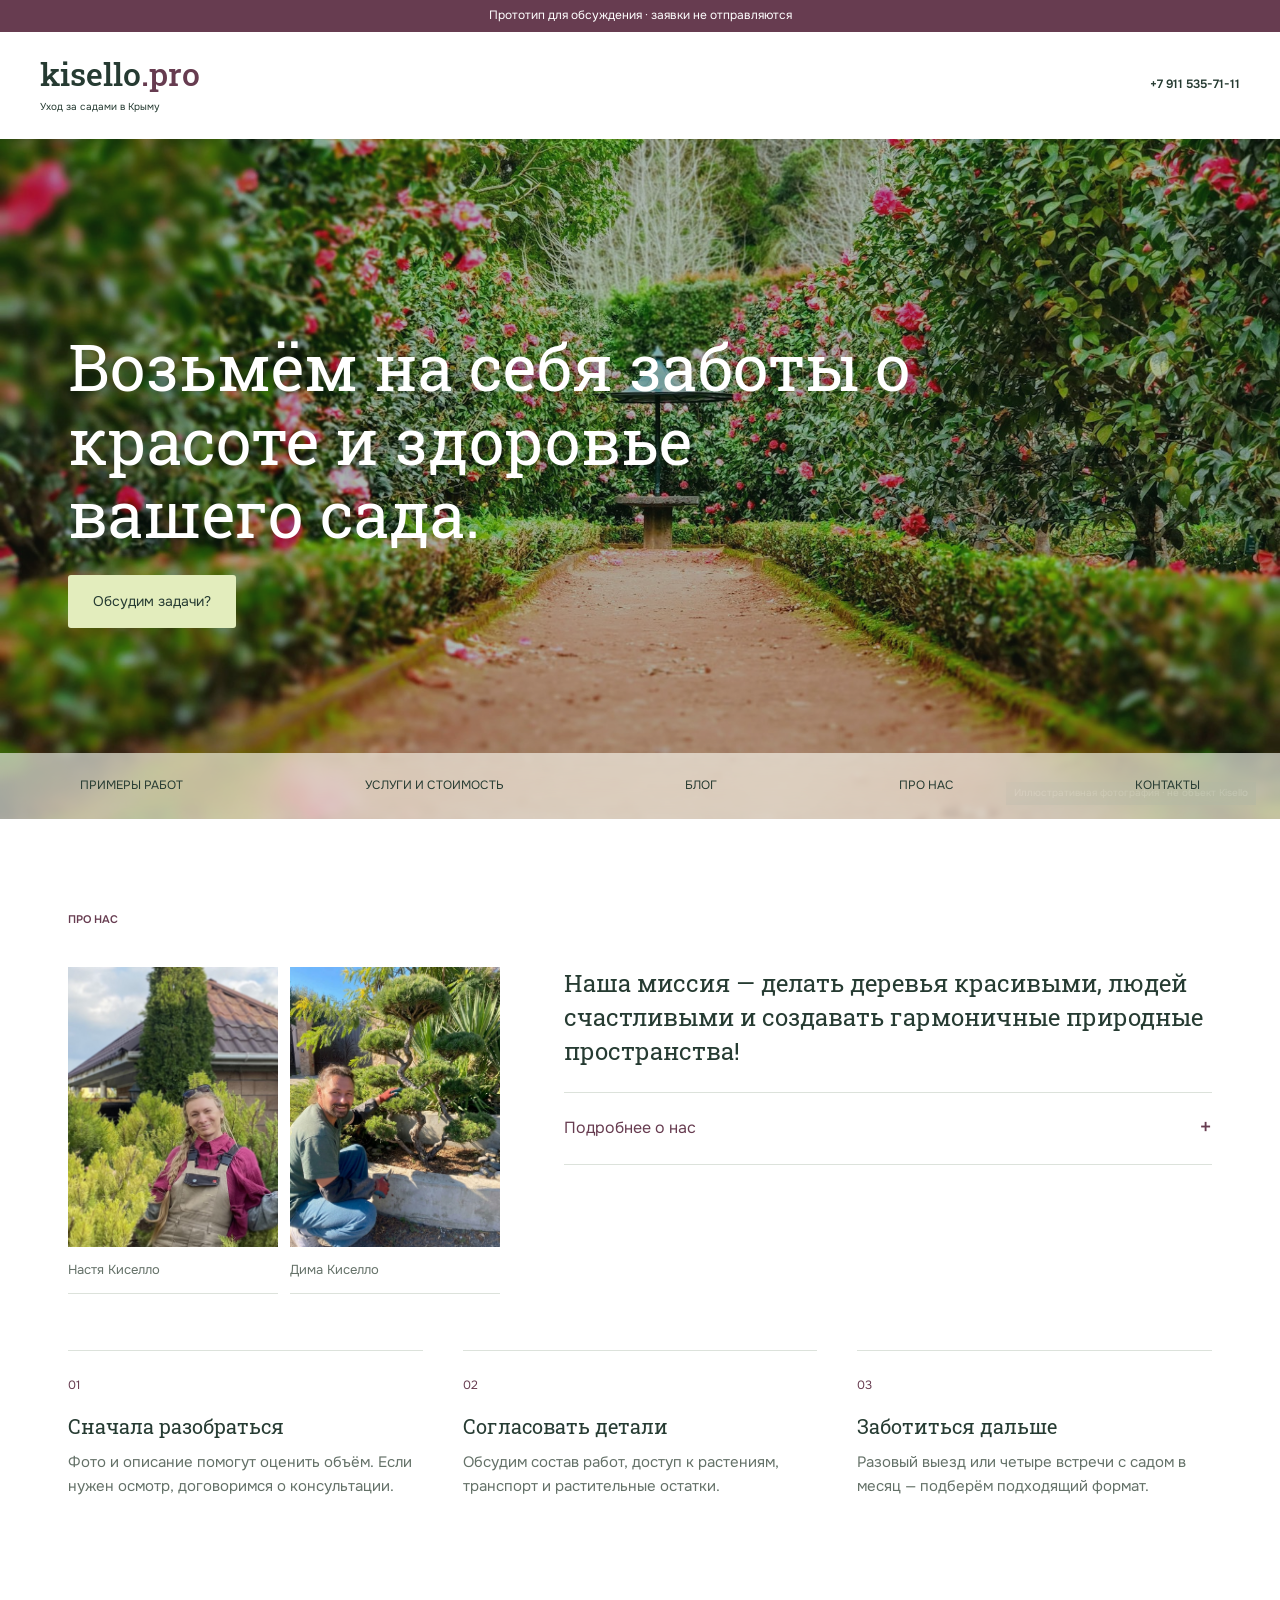
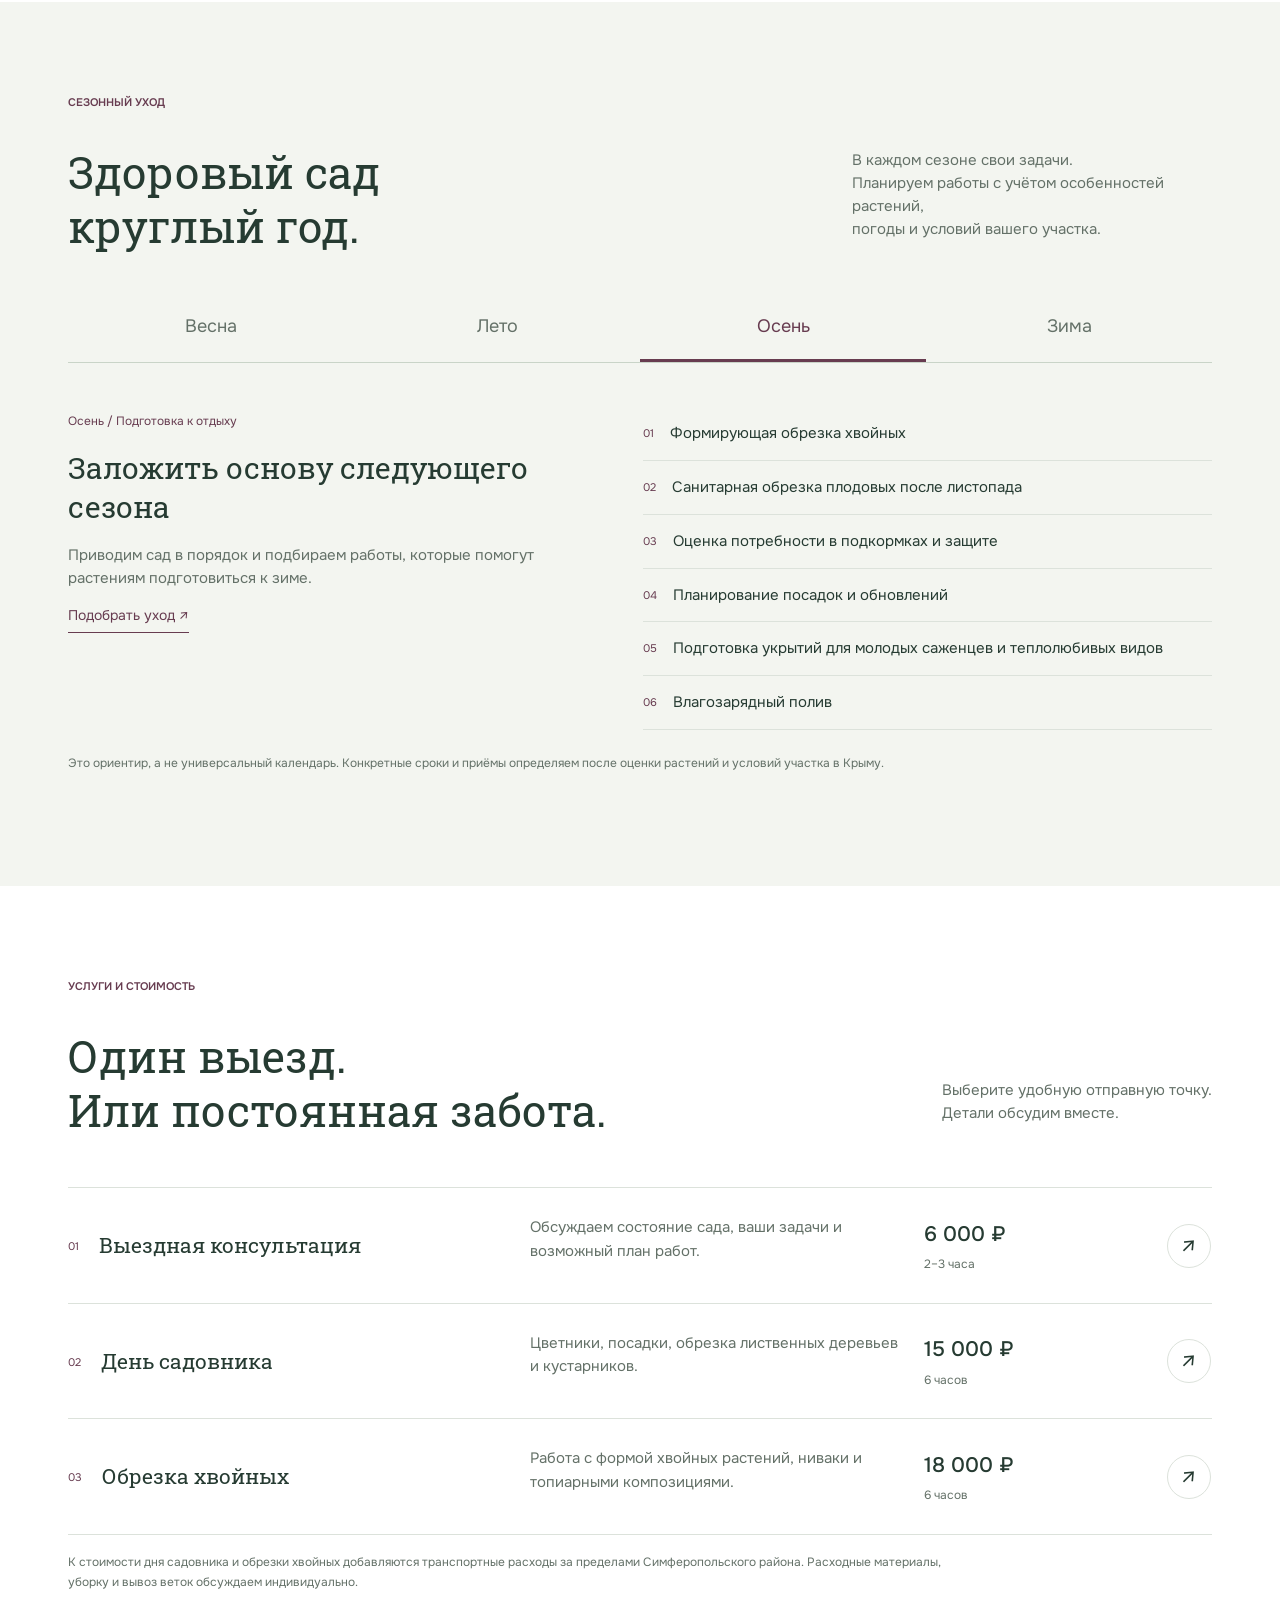
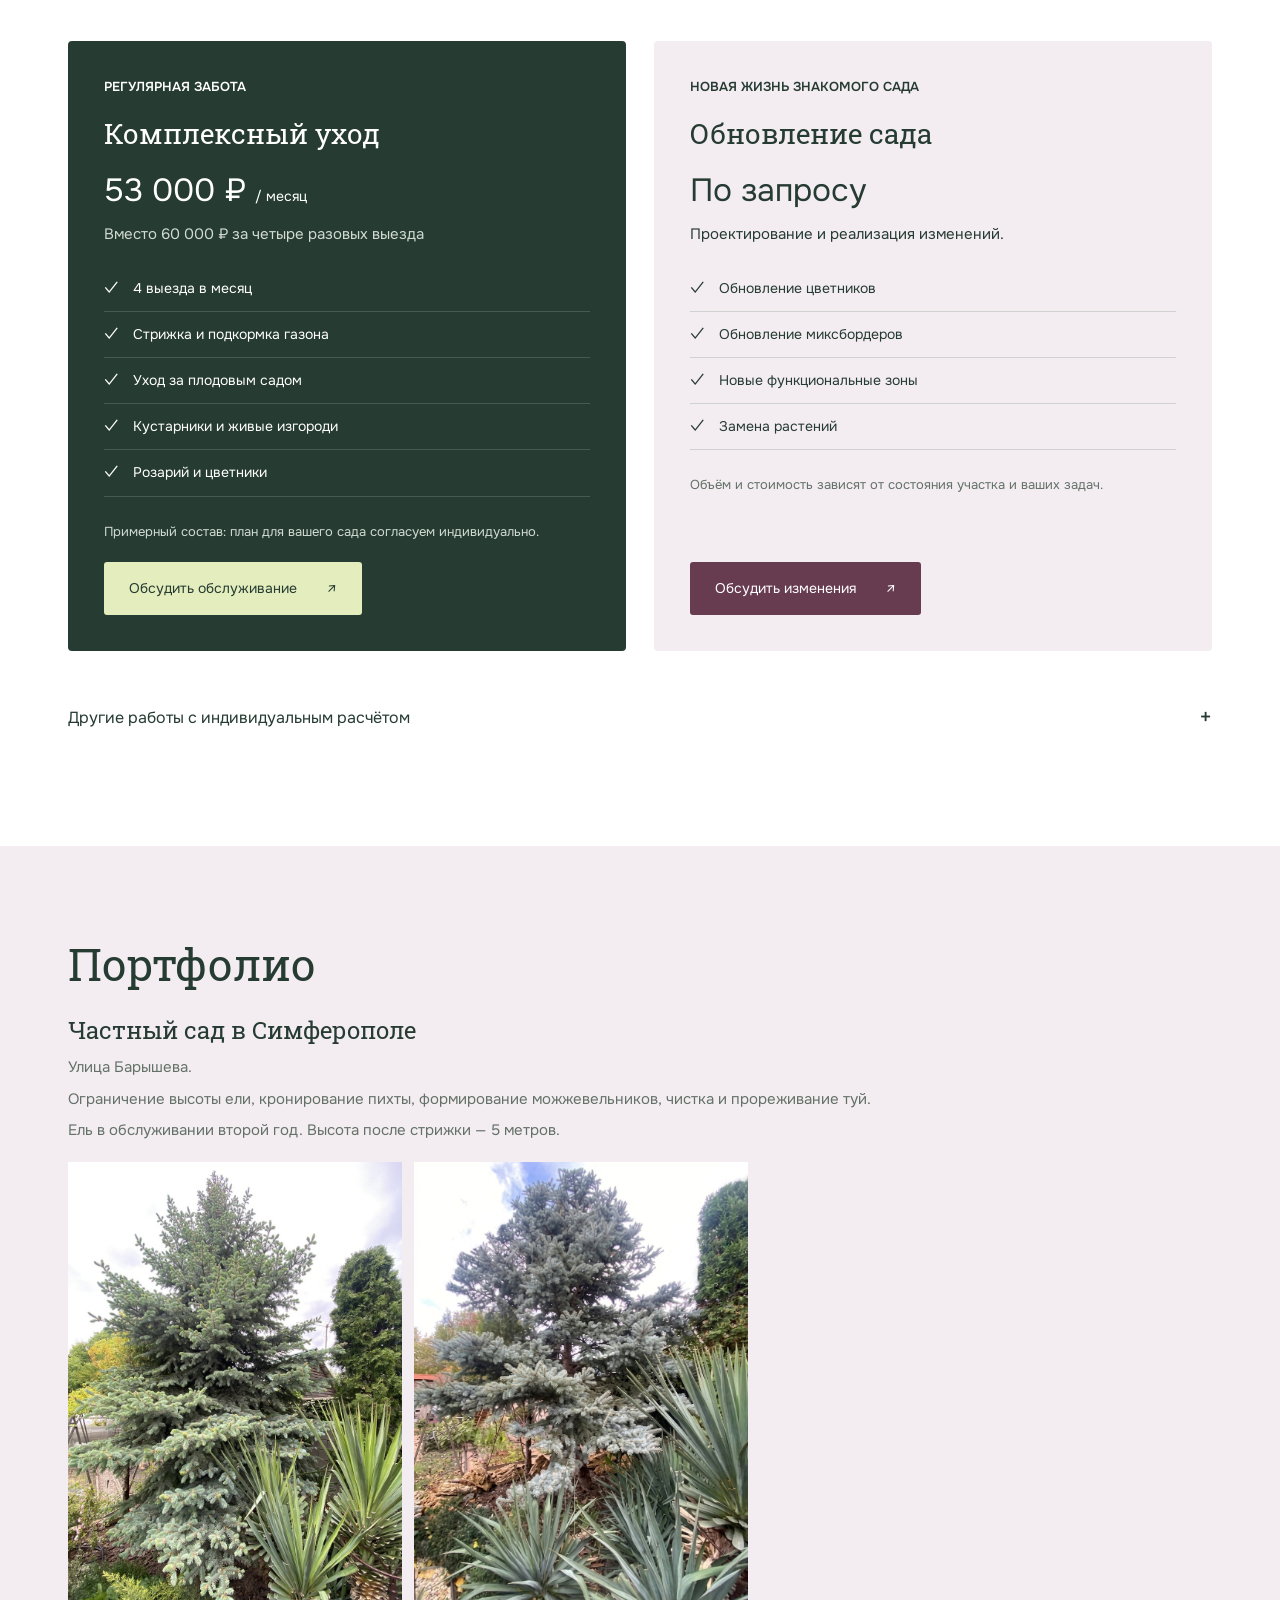
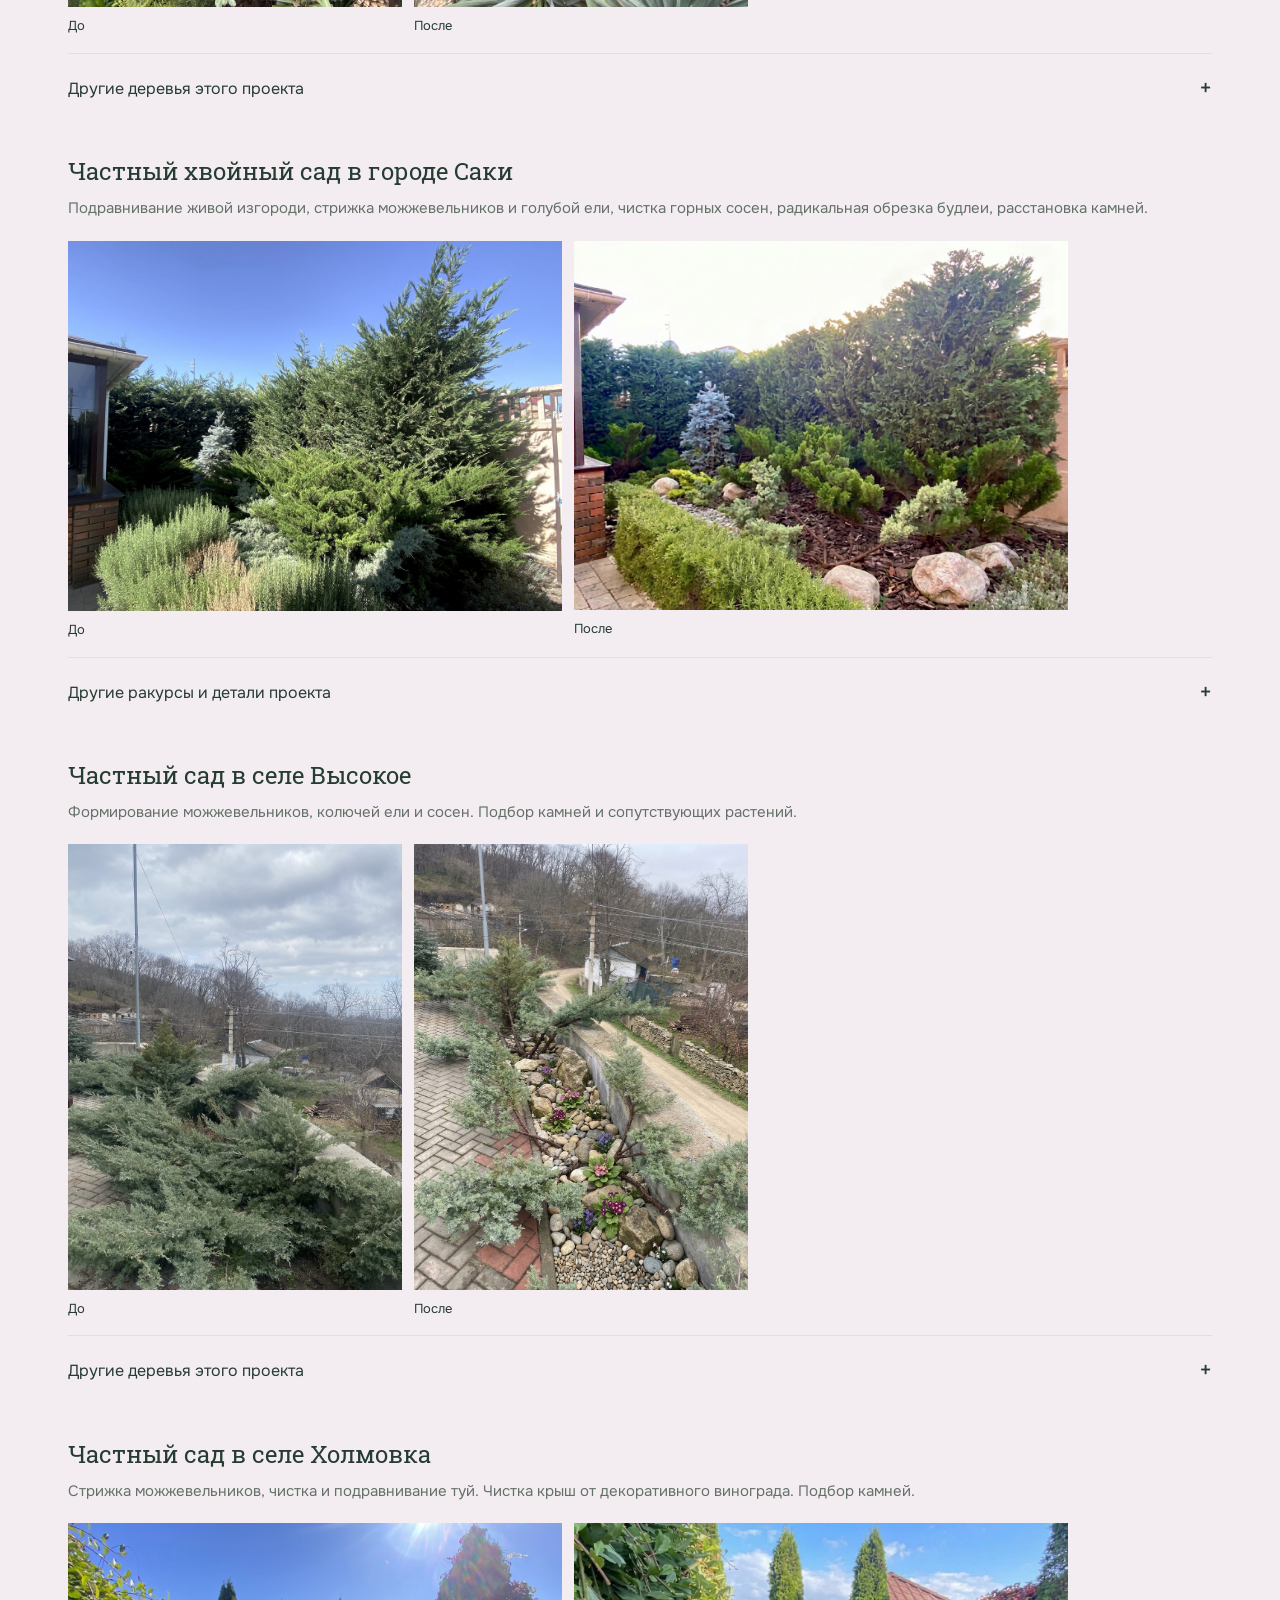
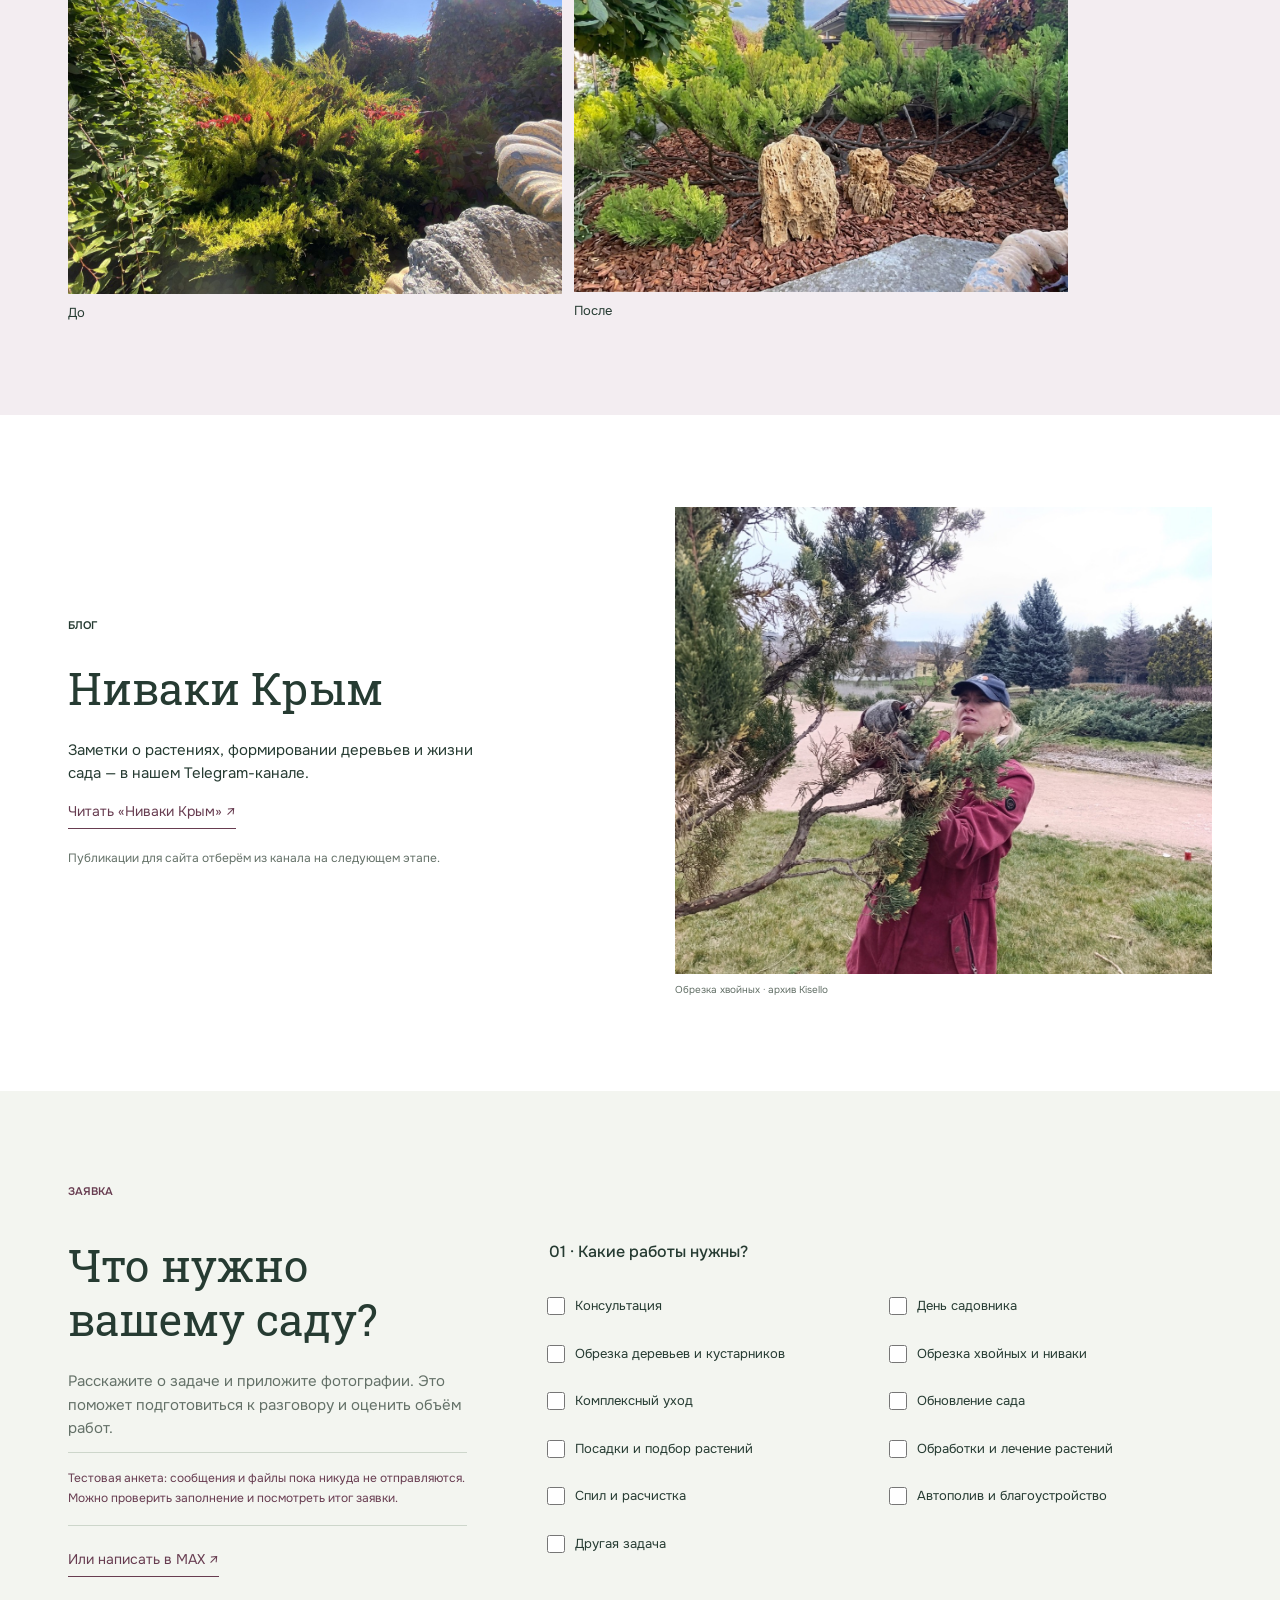
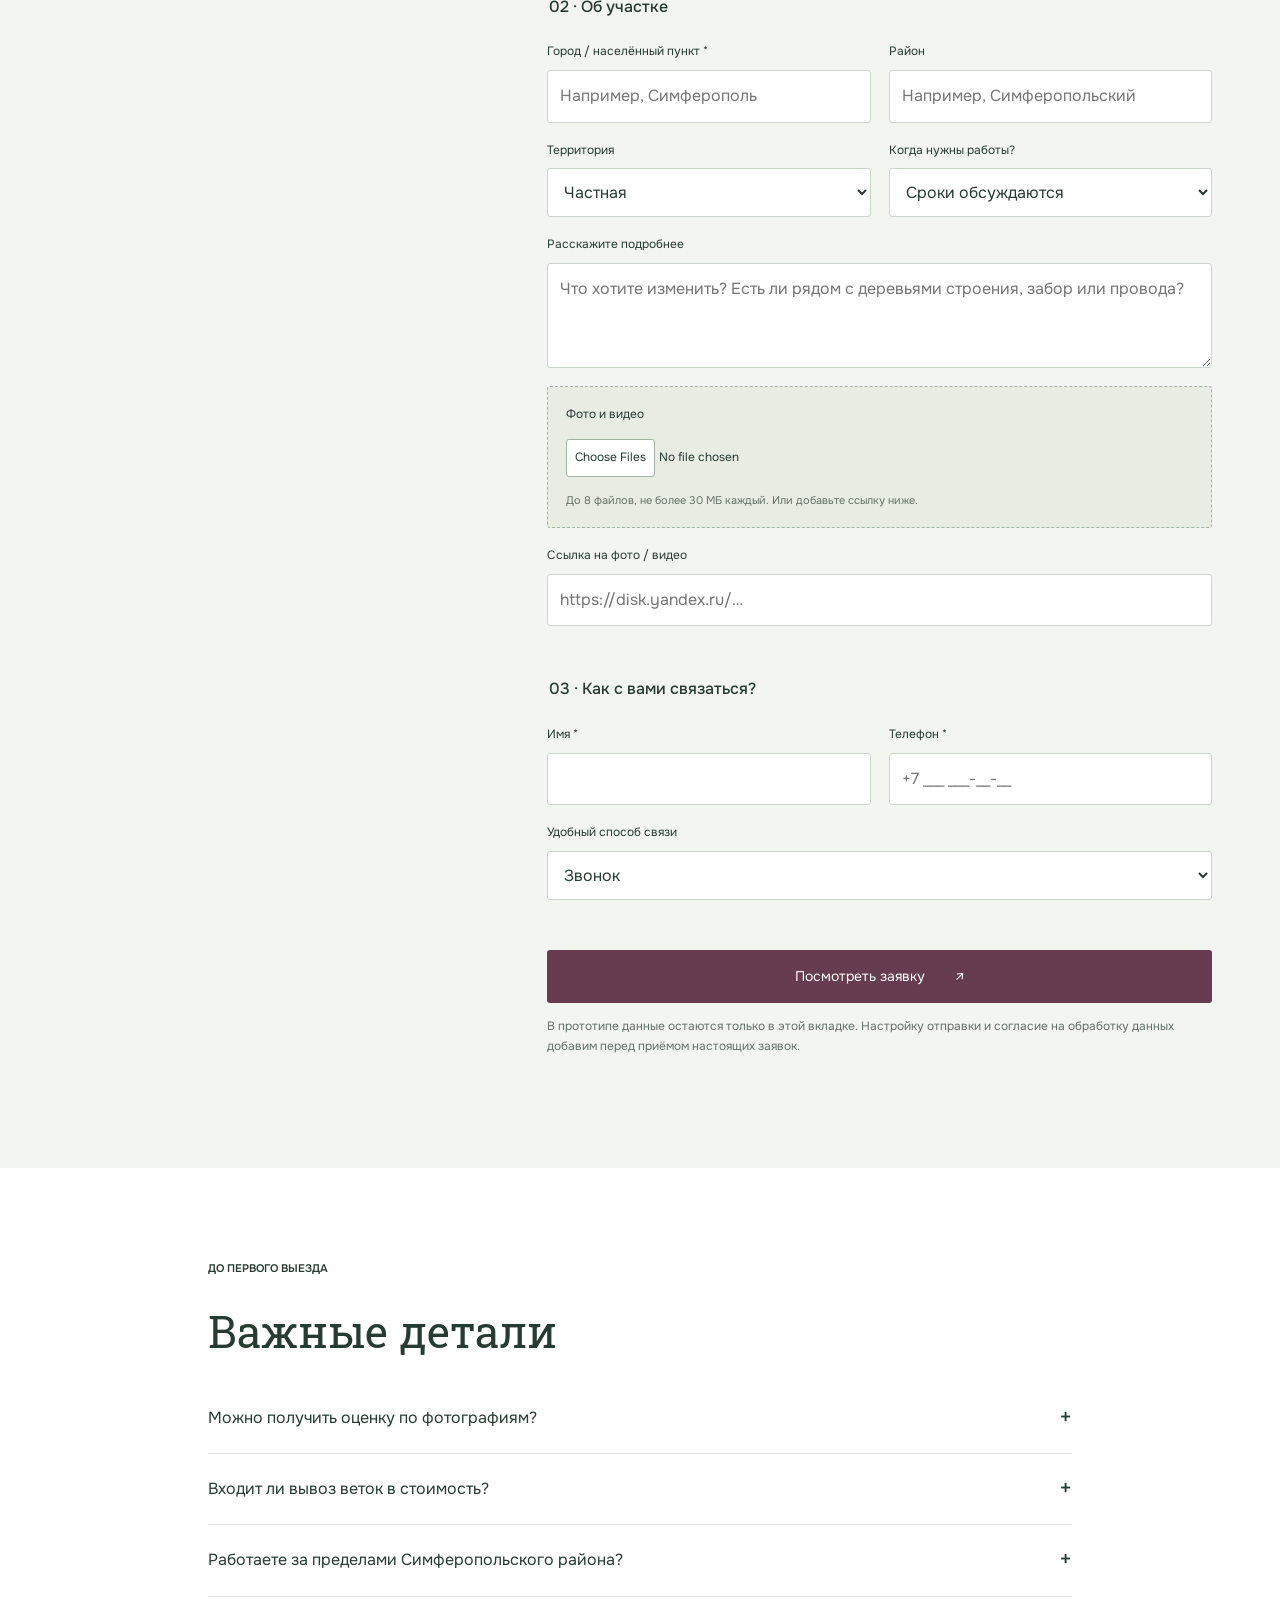
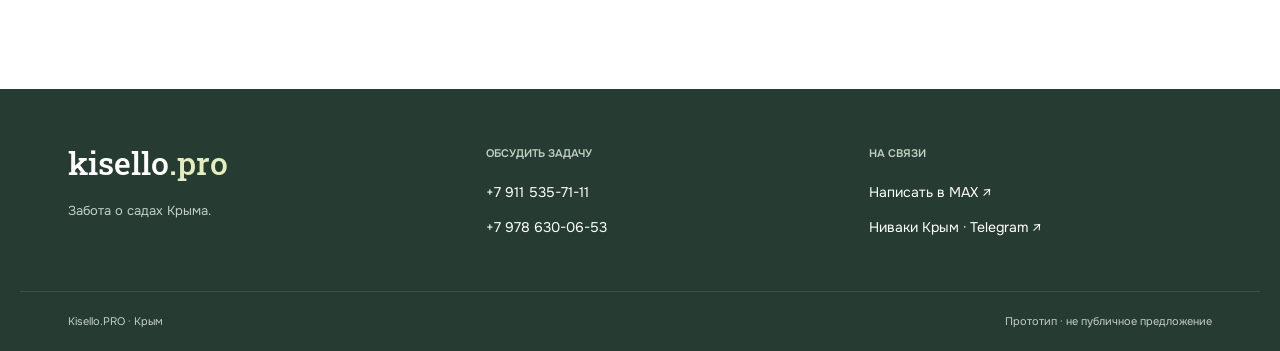
==== prototype/index.html @ aad7bc70 "Keep only user-selected portfolio projects" ====
<!doctype html>
<html lang="ru">
<head>
  <meta charset="utf-8">
  <meta name="viewport" content="width=device-width, initial-scale=1">
  <meta name="robots" content="noindex,nofollow,noarchive">
  <title>Kisello — забота о саде в Крыму</title>
  <link rel="preconnect" href="https://fonts.googleapis.com">
  <link rel="preconnect" href="https://fonts.gstatic.com" crossorigin>
  <link href="https://fonts.googleapis.com/css2?family=Onest:wght@400;500;600;700&family=Roboto+Slab:wght@400;500;600&display=swap" rel="stylesheet">
  <link rel="stylesheet" href="styles.css?v=20261127-photo-dimming">
  <script src="app.js?v=20261127-floating-photo" defer></script>
</head>
<body>
  <div class="preview-label">Прототип для обсуждения · заявки не отправляются</div>
  <header class="header">
    <a class="brand" href="#home" aria-label="Kisello, в начало">kisello<span>.pro</span><small>Уход за садами в Крыму</small></a>
    <a class="header-phone" href="tel:+79115357111">+7 911 535-71-11</a>
  </header>
  <main>
    <section class="hero" id="home">
      <img class="hero-image" src="assets/landscape.jpg" alt="Садовая дорожка среди цветущих кустарников и живых изгородей" fetchpriority="high">
      <div class="hero-copy">
        <h1>Возьмём на себя заботы о красоте и здоровье вашего сада.</h1>
        <a class="button button-light" href="#request">Обсудим задачи?</a>
      </div>
      <span class="hero-caption">Иллюстративная фотография · не объект Kisello</span>
    </section>
    <nav id="navigation" class="section-navigation" aria-label="Основная навигация">
      <div class="wrap section-navigation-links">
        <a href="#works">Примеры работ</a><a href="#services">Услуги и стоимость</a><a href="#journal">Блог</a><a href="#about">Про нас</a><a href="#contacts">Контакты</a>
      </div>
    </nav>

    <section class="section wrap" id="about">
      <div class="section-top"><p class="eyebrow">Про нас</p></div>
      <div class="about-grid">
        <div class="about-team">
          <figure class="about-portrait">
            <img class="about-team-photo" src="assets/portfolio/team.jpg" alt="Настя Киселло среди хвойных" loading="lazy">
            <figcaption>Настя Киселло</figcaption>
          </figure>
          <figure class="about-portrait">
            <img class="about-team-photo about-team-photo-dima" src="assets/portfolio/dima-pine.jpg" alt="Дима Киселло рядом с сосной ниваки" loading="lazy">
            <figcaption>Дима Киселло</figcaption>
          </figure>
        </div>
        <div class="about-copy">
          <p class="about-mission">Наша миссия — делать деревья красивыми, людей счастливыми и создавать гармоничные природные пространства!</p>
          <details class="about-details">
            <summary>Подробнее о нас</summary>
            <p>Киселло — наша фамилия, наш бренд и гарантия качества наших услуг.</p>
          <p>Мы учились на курсе «Архитектор Деревьев» мастерской «Ниваки и бонсай Андрея Дарусенкова», а также у Дмитрия Звонка, Александра Задоркина, Александра Толоконникова и в «Школе чаирного садоводства» Дмитрия Соколова. Регулярно повышаем квалификацию, участвуем в профильных мероприятиях, развиваем насмотренность в путешествиях и ведём канал <a class="text-link" href="https://t.me/niwaki_krym" target="_blank" rel="noopener">«Ниваки Крым»</a>.</p>
          <p>Доверяя нам заботу о растениях, вы можете быть уверены, что садом занимаются профессионалы своего дела.</p>
          <p>В работе мы используем остро заточенные японские инструменты, которые оставляют чистые и ровные срезы для быстрого заживления и восстановления растений. Регулярно чистим и обрабатываем инструменты перед работой с каждым деревом.</p>
          <p>Художественная обрезка, ниваки, живые изгороди, плодовые сады и дизайн цветников. К нам можно обратиться за отдельной услугой или регулярным уходом.</p>
          <p>Уточним задачу: что сохранить, что изменить, сколько внимания вы сами готовы уделить саду. Состав работ, способ оплаты и условия согласуем заранее.</p>
          <a class="text-link" href="#request">Познакомиться с вашим садом <span aria-hidden="true">↗</span></a>
          </details>
        </div>
      </div>
      <div class="principles"><div><span>01</span><h3>Сначала разобраться</h3><p>Фото и описание помогут оценить объём. Если нужен осмотр, договоримся о консультации.</p></div><div><span>02</span><h3>Согласовать детали</h3><p>Обсудим состав работ, доступ к растениям, транспорт и растительные остатки.</p></div><div><span>03</span><h3>Заботиться дальше</h3><p>Разовый выезд или четыре встречи с садом в месяц — подберём подходящий формат.</p></div></div>
    </section>

    <section class="care-band" id="care"><div class="wrap section">
      <div class="section-top"><p class="eyebrow">Сезонный уход</p></div>
      <div class="heading-row"><h2>Здоровый сад<br>круглый год.</h2><p>В каждом сезоне свои задачи.<br>Планируем работы с учётом особенностей растений,<br>погоды и условий вашего участка.</p></div>
      <div class="season-tabs" role="tablist" aria-label="Сезоны"><button id="tab-spring" role="tab" aria-selected="false" aria-controls="season-panel" data-season="spring">Весна</button><button id="tab-summer" role="tab" aria-selected="false" aria-controls="season-panel" data-season="summer" tabindex="-1">Лето</button><button id="tab-autumn" role="tab" aria-selected="true" aria-controls="season-panel" data-season="autumn" tabindex="0">Осень</button><button id="tab-winter" role="tab" aria-selected="false" aria-controls="season-panel" data-season="winter" tabindex="-1">Зима</button></div>
      <div class="season-content" id="season-panel" role="tabpanel" aria-labelledby="tab-autumn"><div><span class="season-kicker" id="season-kicker"></span><h3 id="season-title"></h3><p id="season-copy"></p><a class="text-link" href="#request" data-service="Комплексный уход">Подобрать уход <span aria-hidden="true">↗</span></a></div><div id="season-list"></div></div>
      <p class="fineprint">Это ориентир, а не универсальный календарь. Конкретные сроки и приёмы определяем после оценки растений и условий участка в Крыму.</p>
    </div></section>

    <section class="section wrap" id="services"><div class="section-top"><p class="eyebrow">Услуги и стоимость</p></div><div class="heading-row"><h2>Один выезд.<br>Или постоянная забота.</h2><p>Выберите удобную отправную точку.<br>Детали обсудим вместе.</p></div>
      <div class="price-list">
        <article class="price-row"><div class="price-title"><span>01</span><h3>Выездная консультация</h3></div><p>Обсуждаем состояние сада, ваши задачи и возможный план работ.</p><div class="price"><strong>6 000 ₽</strong><span>2–3 часа</span></div><a href="#request" class="round-link" data-service="Консультация" aria-label="Заявка на консультацию">↗</a></article>
        <article class="price-row"><div class="price-title"><span>02</span><h3>День садовника</h3></div><p>Цветники, посадки, обрезка лиственных деревьев и кустарников.</p><div class="price"><strong>15 000 ₽</strong><span>6 часов</span></div><a href="#request" class="round-link" data-service="День садовника" aria-label="Заявка на день садовника">↗</a></article>
        <article class="price-row"><div class="price-title"><span>03</span><h3>Обрезка хвойных</h3></div><p>Работа с формой хвойных растений, ниваки и топиарными композициями.</p><div class="price"><strong>18 000 ₽</strong><span>6 часов</span></div><a href="#request" class="round-link" data-service="Обрезка хвойных и ниваки" aria-label="Заявка на обрезку хвойных">↗</a></article>
      </div><p class="fineprint">К стоимости дня садовника и обрезки хвойных добавляются транспортные расходы за пределами Симферопольского района. Расходные материалы, уборку и вывоз веток обсуждаем индивидуально.</p>
      <div class="offer-grid"><article class="offer recurring"><p class="eyebrow">Регулярная забота</p><h3>Комплексный уход</h3><div class="offer-price">53 000 ₽ <small>/ месяц</small></div><p class="old-price">Вместо 60 000 ₽ за четыре разовых выезда</p><ul><li>4 выезда в месяц</li><li>Стрижка и подкормка газона</li><li>Уход за плодовым садом</li><li>Кустарники и живые изгороди</li><li>Розарий и цветники</li></ul><p class="fineprint">Примерный состав: план для вашего сада согласуем индивидуально.</p><a class="button button-light" href="#request" data-service="Комплексный уход">Обсудить обслуживание <span aria-hidden="true">↗</span></a></article>
      <article class="offer renewal"><p class="eyebrow">Новая жизнь знакомого сада</p><h3>Обновление сада</h3><div class="offer-price">По запросу</div><p>Проектирование и реализация изменений.</p><ul><li>Обновление цветников</li><li>Обновление миксбордеров</li><li>Новые функциональные зоны</li><li>Замена растений</li></ul><p class="fineprint">Объём и стоимость зависят от состояния участка и ваших задач.</p><a class="button" href="#request" data-service="Обновление сада">Обсудить изменения <span aria-hidden="true">↗</span></a></article></div>
      <details class="service-details"><summary>Другие работы с индивидуальным расчётом</summary><div><p>Спил деревьев, благоустройство, расчистка участков, проектирование автополива, сезонные обработки и ландшафтный дизайн.</p><a class="text-link" href="#request">Рассказать о задаче ↗</a></div></details>
    </section>

    <section class="works-band" id="works">
      <div class="wrap section">
        <h2>Портфолио</h2>
        <div class="project-grid">
          <article class="project project-featured">
            <h3>Частный сад в Симферополе</h3><p>Улица Барышева.</p>
            <p>Ограничение высоты ели, кронирование пихты, формирование можжевельников, чистка и прореживание туй.</p>
            <p>Ель в обслуживании второй год. Высота после стрижки — 5 метров.</p>
            <div class="project-photo-pair">
              <figure><img src="assets/portfolio/barysheva-before.jpg" alt="Ель в частном саду на улице Барышева до работ" loading="lazy" width="900" height="1200"><figcaption>До</figcaption></figure>
              <figure><img src="assets/portfolio/barysheva-after.jpg" alt="Ель в том же саду после работ" loading="lazy" width="864" height="1233"><figcaption>После</figcaption></figure>
            </div>
            <details>
              <summary>Другие деревья этого проекта</summary>
              <h4>Кронирование пихты</h4>
              <div class="project-photo-pair">
                <figure><img src="assets/portfolio/barysheva-fir-before.jpg" alt="Пихта у дома до кронирования" loading="lazy" width="900" height="1200"><figcaption>До</figcaption></figure>
                <figure><img src="assets/portfolio/barysheva-fir-after.jpg" alt="Пихта у дома после кронирования" loading="lazy" width="900" height="1200"><figcaption>После</figcaption></figure>
              </div>
              <h4>Формирование молодого можжевельника</h4>
              <div class="project-photo-pair">
                <figure><img src="assets/portfolio/barysheva-juniper-before.jpg" alt="Молодой можжевельник до формирования" loading="lazy" width="900" height="1200"><figcaption>До формирования</figcaption></figure>
                <figure><img src="assets/portfolio/barysheva-juniper-after.jpg" alt="Молодой можжевельник после двух сезонов формирования" loading="lazy" width="900" height="1200"><figcaption>После двух сезонов формирования</figcaption></figure>
              </div>
            </details>
          </article>
          <article class="project project-featured">
            <h3>Частный хвойный сад в городе Саки</h3>
            <p>Подравнивание живой изгороди, стрижка можжевельников и голубой ели, чистка горных сосен, радикальная обрезка будлеи, расстановка камней.</p>
              <div class="project-photo-pair project-photo-pair-landscape">
                <figure><img src="assets/portfolio/saki-1-before.jpg" alt="Хвойная композиция до работ в саду в Саках" loading="lazy" width="1200" height="900"><figcaption>До</figcaption></figure>
                <figure><img src="assets/portfolio/saki-1-after.jpg" alt="Хвойная композиция после работ в саду в Саках" loading="lazy" width="1200" height="900"><figcaption>После</figcaption></figure>
              </div>
            <details>
              <summary>Другие ракурсы и детали проекта</summary>
              <h4>Стрижка можжевельников</h4>
              <div class="project-photo-pair project-photo-pair-landscape">
                <figure><img src="assets/portfolio/saki-2-before.jpg" alt="Можжевельники у дома до работ в саду в Саках" loading="lazy" width="1200" height="900"><figcaption>До</figcaption></figure>
                <figure><img src="assets/portfolio/saki-2-after.jpg" alt="Можжевельники у дома после работ в саду в Саках" loading="lazy" width="1200" height="900"><figcaption>После</figcaption></figure>
              </div>
              <h4>Живая изгородь и будлея</h4>
              <div class="project-photo-pair project-photo-pair-landscape">
                <figure><img src="assets/portfolio/saki-3-before.jpg" alt="Посадки вдоль дорожки до работ в саду в Саках" loading="lazy" width="1200" height="900"><figcaption>До</figcaption></figure>
                <figure><img src="assets/portfolio/saki-3-after.jpg" alt="Посадки вдоль дорожки после работ в саду в Саках" loading="lazy" width="1200" height="900"><figcaption>После</figcaption></figure>
              </div>
              <h4>Хвойные вдоль ограды</h4>
              <div class="project-photo-pair">
                <figure><img src="assets/portfolio/saki-4-before.jpg" alt="Хвойные вдоль ограды до работ в саду в Саках" loading="lazy" width="900" height="1200"><figcaption>До</figcaption></figure>
                <figure><img src="assets/portfolio/saki-4-after.jpg" alt="Хвойные вдоль ограды после работ в саду в Саках" loading="lazy" width="900" height="1200"><figcaption>После</figcaption></figure>
              </div>
              <h4>Чистка горных сосен</h4>
              <div class="project-photo-pair">
                <figure><img src="assets/portfolio/saki-5-before.jpg" alt="Крона горной сосны до работ в саду в Саках" loading="lazy" width="900" height="1200"><figcaption>До</figcaption></figure>
                <figure><img src="assets/portfolio/saki-5-after.jpg" alt="Крона горной сосны после работ в саду в Саках" loading="lazy" width="900" height="1200"><figcaption>После</figcaption></figure>
              </div>
            </details>
          </article>
          <article class="project project-featured">
            <h3>Частный сад в селе Высокое</h3>
            <p>Формирование можжевельников, колючей ели и сосен. Подбор камней и сопутствующих растений.</p>
            <div class="project-photo-pair">
              <figure><img src="assets/portfolio/vysokoe-1-before.jpg" alt="Можжевельники в саду в Высоком до формирования" loading="lazy" width="900" height="1200"><figcaption>До</figcaption></figure>
              <figure><img src="assets/portfolio/vysokoe-1-after.jpg" alt="Можжевельники, камни и сопутствующие растения после работ" loading="lazy" width="896" height="1195"><figcaption>После</figcaption></figure>
            </div>
            <details>
              <summary>Другие деревья этого проекта</summary>
              <h4>Формирование колючей ели</h4>
              <div class="project-photo-pair">
                <figure><img src="assets/portfolio/vysokoe-2-before.jpg" alt="Колючая ель в саду в Высоком до формирования" loading="lazy" width="900" height="1200"><figcaption>До</figcaption></figure>
                <figure><img src="assets/portfolio/vysokoe-2-after.jpg" alt="Колючая ель после формирования с камнями и сопутствующими растениями" loading="lazy" width="896" height="1173"><figcaption>После</figcaption></figure>
              </div>
            </details>
          </article>
          <article class="project project-featured">
            <h3>Частный сад в селе Холмовка</h3>
            <p>Стрижка можжевельников, чистка и подравнивание туй. Чистка крыш от декоративного винограда. Подбор камней.</p>
            <div class="project-photo-pair project-photo-pair-landscape">
              <figure><img src="assets/portfolio/holmovka-before.jpg" alt="Можжевельники и туи в частном саду в Холмовке до работ" loading="lazy" width="1200" height="900"><figcaption>До</figcaption></figure>
              <figure><img src="assets/portfolio/holmovka-after.jpg" alt="Сформированные можжевельники, туи и камни в саду в Холмовке после работ" loading="lazy" width="1200" height="896"><figcaption>После</figcaption></figure>
            </div>
          </article>
        </div>
      </div>
    </section>

    <section class="section wrap journal" id="journal"><div><p class="eyebrow">Блог</p><h2>Ниваки Крым</h2><p>Заметки о растениях, формировании деревьев и жизни сада — в нашем Telegram-канале.</p><a class="text-link" href="https://t.me/niwaki_krym" target="_blank" rel="noopener">Читать «Ниваки Крым» ↗</a><p class="fineprint">Публикации для сайта отберём из канала на следующем этапе.</p></div><figure><img class="journal-process-photo" src="assets/portfolio/process.jpg" alt="Обрезка хвойного дерева в саду" loading="lazy"><figcaption>Обрезка хвойных · архив Kisello</figcaption></figure></section>

    <section class="request-band" id="request"><div class="wrap section"><div class="section-top"><p class="eyebrow">Заявка</p></div><div class="request-layout"><div class="request-intro"><h2>Что нужно<br>вашему саду?</h2><p>Расскажите о задаче и приложите фотографии. Это поможет подготовиться к разговору и оценить объём работ.</p><p class="demo-note">Тестовая анкета: сообщения и файлы пока никуда не отправляются. Можно проверить заполнение и посмотреть итог заявки.</p><a class="text-link" href="https://max.ru/u/f9LHodD0cOKmEEXdV9DIoEPJiffPhOguxo5fuCnsmpPTBM0ATQYbMcMLMM8" target="_blank" rel="noopener">Или написать в MAX ↗</a></div>
      <form id="request-form">
        <fieldset><legend>01 · Какие работы нужны?</legend><div class="service-choices" id="service-choices"></div><p class="field-error" id="service-error" role="alert" hidden>Выберите хотя бы одну услугу.</p></fieldset>
        <fieldset><legend>02 · Об участке</legend><div class="form-grid"><label>Город / населённый пункт *<input name="city" required autocomplete="address-level2" placeholder="Например, Симферополь"></label><label>Район<input name="district" placeholder="Например, Симферопольский"></label><label>Территория<select name="territory"><option>Частная</option><option>Общественная</option><option>Другая</option></select></label><label>Когда нужны работы?<select name="timing"><option>Сроки обсуждаются</option><option>Как можно скорее</option><option>В этом месяце</option><option>Есть конкретная дата</option></select></label><label id="date-field" hidden>Желаемая дата<input type="date" name="date"></label></div>
        <div id="tree-fields" hidden><div class="form-grid"><label>Сколько деревьев?<input name="trees" type="number" min="0" max="100000" placeholder="Не знаете? Оставьте пустым"></label><label>Сколько кустарников?<input name="shrubs" type="number" min="0" max="100000" placeholder="Можно оценить по фото"></label></div><label>Как можно добраться до ветвей?<select name="access"><option>Не знаю, нужна оценка специалиста</option><option>Можно работать с земли</option><option>Предположительно нужна лестница</option><option>Предположительно нужно дополнительное оборудование</option></select></label><label>Нужен ли вывоз растительных остатков?<select name="waste"><option>Нужно обсудить</option><option>Да, нужен вывоз</option><option>Нет, оставить на участке</option><option>Нужно измельчение</option></select></label></div>
        <label>Расскажите подробнее<textarea name="description" rows="3" placeholder="Что хотите изменить? Есть ли рядом с деревьями строения, забор или провода?"></textarea></label>
        <label class="upload">Фото и видео<input id="attachments" type="file" multiple accept="image/*,video/*"><span>До 8 файлов, не более 30 МБ каждый. Или добавьте ссылку ниже.</span></label><div id="file-list" aria-live="polite"></div><p id="file-error" class="field-error" role="alert" hidden></p><label>Ссылка на фото / видео<input type="url" name="mediaLink" placeholder="https://disk.yandex.ru/…"></label></fieldset>
        <fieldset><legend>03 · Как с вами связаться?</legend><div class="form-grid"><label>Имя *<input name="name" autocomplete="given-name" required></label><label>Телефон *<input type="tel" name="phone" autocomplete="tel" required placeholder="+7 ___ ___-__-__" pattern="[+0-9 ()\-]{10,22}"></label></div><label>Удобный способ связи<select name="contact"><option>Звонок</option><option>MAX</option><option>Telegram</option></select></label><label id="telegram-field" hidden>Имя пользователя в Telegram<input name="telegram" placeholder="@username"></label></fieldset>
        <button class="button submit-button" type="submit">Посмотреть заявку <span aria-hidden="true">↗</span></button><p class="fineprint">В прототипе данные остаются только в этой вкладке. Настройку отправки и согласие на обработку данных добавим перед приёмом настоящих заявок.</p>
      </form></div></div></section>
    <section class="section wrap faq"><p class="eyebrow">До первого выезда</p><h2>Важные детали</h2><details><summary>Можно получить оценку по фотографиям?</summary><p>Фотографии помогают предварительно понять задачу. Если по ним недостаточно информации, обсудим осмотр участка. Окончательный состав работ и стоимость согласуем после уточнения деталей.</p></details><details><summary>Входит ли вывоз веток в стоимость?</summary><p>Расходники, уборка и вывоз растительных остатков обсуждаются индивидуально. Отметьте в заявке, нужен ли вывоз, чтобы учесть его при расчёте.</p></details><details><summary>Работаете за пределами Симферопольского района?</summary><p>Работаем по Крыму. Для дня садовника и обрезки хвойных за пределами Симферопольского района дополнительно учитываются транспортные расходы.</p></details></section>
  </main>
  <footer id="contacts"><div class="wrap footer-grid"><div><a class="brand" href="#home">kisello<span>.pro</span></a><p>Забота о садах Крыма.</p></div><div><p class="eyebrow">Обсудить задачу</p><a href="tel:+79115357111">+7 911 535-71-11</a><a href="tel:+79786300653">+7 978 630-06-53</a></div><div><p class="eyebrow">На связи</p><a href="https://max.ru/u/f9LHodD0cOKmEEXdV9DIoEPJiffPhOguxo5fuCnsmpPTBM0ATQYbMcMLMM8" target="_blank" rel="noopener">Написать в MAX ↗</a><a href="https://t.me/niwaki_krym" target="_blank" rel="noopener">Ниваки Крым · Telegram ↗</a></div></div><div class="wrap footer-bottom"><span>Kisello.PRO · Крым</span><span>Прототип · не публичное предложение</span></div></footer>
  <dialog id="review-dialog" aria-labelledby="review-title"><div class="dialog-top"><h2 id="review-title">Ваша заявка</h2><button type="button" id="close-review" aria-label="Закрыть">×</button></div><p class="demo-note">Предпросмотр. Заявка не отправлена Насте и Диме.</p><dl id="review-content"></dl><button class="button" type="button" id="download-review">Скачать текст заявки</button></dialog>
  <dialog id="photo-dialog" class="photo-dialog" aria-label="Просмотр фотографий">
    <div class="photo-toolbar">
      <span id="photo-counter" aria-live="polite"></span>
      <button type="button" id="photo-close" aria-label="Закрыть фотографию" title="Закрыть">×</button>
    </div>
    <img id="photo-large" alt="">
    <div class="photo-navigation">
      <button type="button" id="photo-prev" aria-label="Предыдущая фотография" title="Предыдущая фотография">←</button>
      <p id="photo-caption" aria-live="polite"></p>
      <button type="button" id="photo-next" aria-label="Следующая фотография" title="Следующая фотография">→</button>
    </div>
  </dialog>
</body>
</html>
---- prototype/styles.css ----
:root{--ink:#263b32;--muted:#647168;--paper:#fff;--soft:#f3f5f0;--line:#dce2db;--plum:#673c50;--lime:#e3edbd;--serif:'Roboto Slab',Georgia,serif;--sans:'Onest',Arial,sans-serif}*{box-sizing:border-box}html{scroll-behavior:smooth;scroll-padding-top:100px}body{margin:0;color:var(--ink);background:var(--paper);font:16px/1.65 var(--sans);letter-spacing:0}button,input,textarea,select{font:inherit;letter-spacing:0}a{color:inherit;text-decoration:none}button,a,input,select,textarea,summary{touch-action:manipulation}button,summary{cursor:pointer}a:focus-visible,button:focus-visible,summary:focus-visible{outline:3px solid var(--plum);outline-offset:5px}img{display:block;max-width:100%}h1,h2,h3,p{margin-top:0}h1,h2,h3{font-family:var(--serif);font-weight:400;letter-spacing:0}h2{font-size:44px;line-height:1.22;margin-bottom:24px}h3{font-size:24px;line-height:1.3}p{margin-bottom:20px}button{border:0}.wrap{max-width:1240px;margin:auto;padding-left:48px;padding-right:48px}.section{padding-top:92px;padding-bottom:92px}.preview-label{background:var(--plum);color:#fff;text-align:center;font-size:12px;padding:6px 16px}.header{padding:24px 40px;display:flex;align-items:center;gap:28px;background:#fff}.brand{font-family:var(--serif);font-size:32px;line-height:1.1;font-weight:500;display:block;flex-shrink:0}.brand>span{color:var(--plum)}.brand small{font:10px/1.6 var(--sans);display:block;margin-top:8px}.header nav{display:flex;gap:22px;margin-left:auto;font-size:12px}.header nav a{border-bottom:1px solid transparent}.header nav a:hover{border-color:var(--plum)}.header-phone{font-size:12px;font-weight:600;white-space:nowrap}.menu-toggle{display:none}.hero{position:relative;min-height:570px;height:min(680px,76vh);isolation:isolate;color:#fff;display:flex;align-items:center}.hero-image{position:absolute;inset:0;width:100%;height:100%;object-fit:cover;z-index:-2}.hero:before{content:'';position:absolute;inset:0;background:#12271b55;z-index:-1}.hero-copy{width:100%;max-width:1240px;margin:auto;padding:60px 48px;text-shadow:0 2px 14px #172b2055}.eyebrow{text-transform:uppercase;font-size:11px;font-weight:600;letter-spacing:0;line-height:1.5;margin-bottom:28px}.hero h1{font-size:64px;line-height:1.15;max-width:850px;margin-bottom:24px}.hero p:not(.eyebrow){font-size:17px;line-height:1.65}.hero-caption{position:absolute;bottom:14px;right:24px;font-size:10px;background:#18352499;padding:3px 8px}.button{display:inline-flex;justify-content:center;gap:30px;align-items:center;min-height:50px;padding:14px 24px;background:var(--plum);color:white;font-size:14px;border-radius:3px;text-shadow:none;border:1px solid transparent;transition:background .2s}.button:hover{background:#49263a}.button-light{background:var(--lime);color:var(--ink)}.button-light:hover{background:#f0f5db}.intro-line{display:flex;align-items:center;gap:42px;min-height:80px;border-bottom:1px solid var(--line);font-size:13px}.intro-line>a{margin-left:auto;color:var(--plum)}.section-top{display:flex;justify-content:space-between;align-items:baseline;gap:16px;margin-bottom:28px}.section-top .eyebrow{margin:0;color:var(--plum)}.section-number{font-size:11px;color:var(--muted)}.about-grid{display:grid;grid-template-columns:1.05fr 1fr;gap:70px;margin-top:40px}.about-grid p{color:var(--muted)}.about-grid .large-copy{font-size:21px;color:var(--ink)}.text-link{display:inline-block;color:var(--plum);font-size:14px;border-bottom:1px solid currentColor;padding-bottom:5px}.principles{display:grid;grid-template-columns:repeat(3,1fr);gap:40px;margin-top:56px}.principles>div{border-top:1px solid var(--line);padding-top:20px}.principles>div>span{color:var(--plum);font-size:12px}.principles h3{font-size:20px;margin:16px 0 12px}.principles p{font-size:14px;color:var(--muted);margin:0}.care-band{background:var(--soft)}.heading-row{display:flex;justify-content:space-between;gap:40px;align-items:end;margin:36px 0}.heading-row h2{margin:0}.heading-row>p{font-size:14px;color:var(--muted);margin:0;max-width:360px}.season-tabs{display:grid;grid-template-columns:repeat(4,1fr);margin-top:40px;border-bottom:1px solid #c9d4c8}.season-tabs button{padding:18px;background:transparent;color:var(--muted);border-bottom:3px solid transparent;font-size:18px}.season-tabs button[aria-selected=true]{color:var(--plum);border-bottom-color:var(--plum)}.season-content{display:grid;grid-template-columns:1fr 1.15fr;gap:80px;padding:44px 0 24px;min-height:365px}.season-kicker{font-size:12px;color:var(--plum)}.season-content h3{font-size:30px;margin:14px 0 18px}.season-content p{color:var(--muted);font-size:15px}.season-item{border-bottom:1px solid var(--line);padding:14px 0;display:flex;gap:16px;font-size:15px}.season-item span:first-child{font-size:11px;color:var(--plum);padding-top:3px}.fineprint{font-size:12px;color:var(--muted);line-height:1.65}.price-list{margin-top:50px;border-top:1px solid var(--line)}.price-row{display:grid;grid-template-columns:1.3fr 1.1fr .65fr 45px;gap:24px;align-items:center;border-bottom:1px solid var(--line);padding:28px 0}.price-title{display:flex;gap:20px}.price-title>span{font-size:11px;color:var(--plum);padding-top:5px}.price-title h3{font-size:21px;margin:0}.price-row>p{margin:0;font-size:13px;color:var(--muted)}.price{display:grid;gap:4px}.price strong{font-size:21px;font-weight:500;white-space:nowrap}.price>span{font-size:12px;color:var(--muted)}.round-link{width:44px;height:44px;border:1px solid var(--line);border-radius:50%;display:grid;place-items:center;font-size:22px}.round-link:hover{background:var(--lime)}.price-list+.fineprint{margin-top:18px;max-width:900px}.offer-grid{display:grid;grid-template-columns:1fr 1fr;gap:28px;margin-top:48px}.offer{padding:36px;display:flex;flex-direction:column;border-radius:4px}.recurring{background:var(--ink);color:#fff}.recurring .fineprint{color:#d1dbd2}.renewal{background:#f3edf1}.offer h3{font-size:28px;margin-bottom:20px}.offer .eyebrow{margin-bottom:20px}.offer-price{font-size:32px;line-height:1.2;margin-bottom:12px}.offer-price small{font-size:14px}.offer p{font-size:13px}.offer .old-price{color:#d1dbd2}.offer ul{list-style:none;padding:0;margin:8px 0 24px}.offer li{border-bottom:1px solid #8b9d8c55;padding:11px 0;font-size:14px}.offer li:before{content:'✓';margin-right:14px}.offer .button{margin-top:auto;align-self:flex-start}.service-details{margin-top:32px}.service-details>div{padding:0 0 24px}.service-details p{max-width:850px}summary{padding:22px 0;list-style:none;display:flex;justify-content:space-between;gap:20px;font-size:16px}summary:after{content:'+';font-size:24px;line-height:1}details[open]>summary:after{content:'−'}summary::-webkit-details-marker{display:none}.works-band{background:#f3edf1}.portfolio-placeholder{padding:42px 0;border-top:1px solid #d9ccd4;border-bottom:1px solid #d9ccd4;margin-top:44px}.portfolio-placeholder>span{font-size:11px;text-transform:uppercase;color:var(--plum)}.portfolio-placeholder h3{margin:18px 0}.portfolio-placeholder p:last-child{margin:0}.journal{display:grid;grid-template-columns:1fr 1fr;gap:70px;align-items:center}.journal figure{margin:0}.journal img{width:100%;aspect-ratio:1.15;object-fit:cover}.journal figcaption{font-size:10px;color:var(--muted);margin-top:8px}.journal h2{margin-bottom:24px}.journal p:not(.eyebrow){max-width:430px}.journal .fineprint{margin-top:20px}.request-band{background:var(--soft)}.request-layout{display:grid;grid-template-columns:.75fr 1.25fr;gap:80px;margin-top:40px}.request-intro p{font-size:14px;color:var(--muted)}.demo-note{font-size:12px!important;padding:16px 0;border-top:1px solid #cdd6cb;border-bottom:1px solid #cdd6cb;color:var(--plum)!important}.request-intro{align-self:start;position:sticky;top:28px}fieldset{border:0;padding:0;margin:0 0 32px;min-width:0}legend{font-size:16px;font-weight:500;margin-bottom:22px}.service-choices{display:grid;grid-template-columns:1fr 1fr;gap:10px 18px}.service-choices label{display:flex;align-items:flex-start;gap:10px;font-size:13px;margin:0;padding:8px 0}.service-choices input{width:18px;height:18px;flex-shrink:0;margin:2px 0 0;accent-color:var(--plum)}label{display:block;font-size:12px;margin-bottom:18px}.form-grid{display:grid;grid-template-columns:1fr 1fr;gap:0 18px}input:not([type=checkbox]),select,textarea{display:block;width:100%;margin-top:8px;padding:12px;border:1px solid #cdd6cb;border-radius:3px;background:#fff;color:var(--ink);font-size:16px;min-height:48px}textarea{resize:vertical}input:focus,select:focus,textarea:focus{outline:2px solid var(--plum);outline-offset:1px}.upload{padding:18px;background:#e8ede4;border:1px dashed #a2b39f;border-radius:3px}.upload>span{display:block;font-size:11px;color:var(--muted);margin-top:8px}.upload input{background:transparent;border:0!important;padding:6px 0!important;font-size:12px!important;min-height:40px!important}input::file-selector-button{border:1px solid #a2b39f;background:white;border-radius:3px;padding:8px;color:var(--ink);font:inherit;cursor:pointer}.file-row{display:flex;gap:12px;align-items:center;border-bottom:1px solid var(--line);padding:10px 0;font-size:12px}.file-row img{width:48px;height:48px;object-fit:cover;border-radius:3px}.file-row span{overflow-wrap:anywhere;min-width:0;flex:1}.file-row button{background:transparent;color:var(--plum);font-size:24px;width:44px;height:44px;flex-shrink:0}.field-error{color:#9a293f;font-size:13px}.submit-button{width:100%}form>.fineprint{margin-top:14px}.faq{max-width:960px}.faq details{border-bottom:1px solid var(--line)}.faq details p{font-size:14px;color:var(--muted);max-width:750px}footer{background:var(--ink);color:#fff;padding:56px 0 20px}.footer-grid{display:grid;grid-template-columns:1.1fr 1fr 1fr;gap:40px}.footer-grid .brand>span{color:var(--lime)}.footer-grid p:not(.eyebrow){font-size:13px;color:#c1d0c3;margin-top:20px}.footer-grid a:not(.brand){display:block;font-size:14px;margin-bottom:12px}.footer-grid .eyebrow{color:#c1d0c3;margin-bottom:20px}.footer-bottom{margin-top:40px;padding-top:20px;border-top:1px solid #6b806d55;display:flex;justify-content:space-between;gap:20px;font-size:11px;color:#c1d0c3}dialog{border:0;border-radius:6px;padding:28px;width:min(620px,calc(100% - 32px));max-height:85vh;color:var(--ink);box-shadow:0 20px 100px #0003}dialog::backdrop{background:#122b22aa}.dialog-top{display:flex;justify-content:space-between;align-items:start;gap:20px}.dialog-top h2{font-size:26px}.dialog-top button{background:transparent;font-size:30px;width:44px;min-height:44px}.dialog-top+p{margin-top:0}dl{font-size:14px}dt{color:var(--muted);font-size:11px;margin-top:16px}dd{margin:4px 0 0;white-space:pre-wrap;overflow-wrap:anywhere} [hidden]{display:none!important}
@media(min-width:1500px){.hero{height:690px}.header{padding-left:max(40px,calc((100vw - 1280px)/2));padding-right:max(40px,calc((100vw - 1280px)/2))}}
@media(max-width:1100px){.header{padding:22px 28px}.header nav{gap:14px}.header-phone{display:none}.hero h1{font-size:54px}.request-layout{gap:40px}.price-row{gap:18px;grid-template-columns:1.2fr 1fr .7fr 44px}}
@media(max-width:800px){.wrap{padding-left:24px;padding-right:24px}.section{padding-top:60px;padding-bottom:60px}.header{position:relative;padding:20px 24px}.brand{font-size:28px}.header nav{display:none;position:absolute;top:100%;left:0;right:0;padding:20px 24px;background:white;z-index:5;flex-direction:column;gap:20px;font-size:15px;border-top:1px solid var(--line)}.header nav.open{display:flex}.menu-toggle{display:block;margin-left:auto;background:var(--soft);color:var(--ink);padding:12px 16px;border-radius:3px;font-size:13px;min-height:44px}.hero{height:600px;min-height:0}.hero h1{font-size:44px}.hero-copy{padding:50px 24px}.hero p:not(.eyebrow){font-size:16px;max-width:530px}.hero-caption{left:24px;right:auto;font-size:9px}.intro-line{gap:20px;flex-wrap:wrap;padding-top:20px;padding-bottom:20px;font-size:11px}.intro-line>a{margin-left:0}.about-grid{grid-template-columns:1fr;gap:8px}.about-grid h2 br{display:none}h2{font-size:36px}.principles{gap:24px}.heading-row{display:block}.heading-row>p{margin-top:24px}.season-content{gap:32px}.price-row{grid-template-columns:1fr .8fr 44px}.price-row>p{grid-column:1;grid-row:2}.price-title{grid-column:1}.price{grid-column:2;grid-row:1/3}.round-link{grid-column:3;grid-row:1/3}.price-row>p{padding-left:32px}.offer{padding:26px}.offer h3{font-size:24px}.offer-price{font-size:27px}.offer-grid{gap:18px}.journal{gap:32px}.request-layout{grid-template-columns:1fr;gap:32px}.request-intro{position:static}.request-intro p{max-width:600px}.footer-grid{gap:24px}.footer-grid a:not(.brand){font-size:12px}}
@media(max-width:540px){.preview-label{font-size:10px}.brand small{font-size:9px}.hero{height:540px;align-items:end}.hero h1{font-size:36px}.hero-copy{padding-bottom:64px}.hero p br{display:none}.hero .eyebrow{margin-bottom:18px}.hero-image{object-position:60% center}.hero:before{background:#12271b66}.hero-caption{bottom:10px}.section-number{font-size:9px;text-align:right}.section-top{gap:12px}.section-top .eyebrow{font-size:10px}h2{font-size:30px}.principles{grid-template-columns:1fr;gap:20px;margin-top:32px}.principles h3{margin-top:10px}.principles>div>span{float:right}.season-tabs button{font-size:14px;padding:16px 6px}.season-content{grid-template-columns:1fr;gap:20px;min-height:0;padding-top:28px}.season-content h3{font-size:26px}.season-item{font-size:14px}.price-row{grid-template-columns:1fr 44px;gap:16px;padding:24px 0}.price-title h3{font-size:18px}.price-row>p{grid-column:1;grid-row:2}.price{grid-column:1;grid-row:3;padding-left:32px;display:flex;align-items:baseline;gap:16px}.round-link{grid-column:2;grid-row:1/4}.offer-grid{grid-template-columns:1fr}.offer-price{font-size:32px}.journal{grid-template-columns:1fr}.journal img{aspect-ratio:1.4}.service-choices{grid-template-columns:1fr}.service-choices label{font-size:14px;min-height:44px;align-items:center;padding:6px 0}.form-grid{grid-template-columns:1fr}.footer-grid{grid-template-columns:1fr;gap:24px}.footer-grid a:not(.brand){font-size:14px}.footer-bottom{flex-direction:column;gap:8px}.faq summary{font-size:14px}.request-intro h2 br{display:none}dialog{padding:22px}.intro-line{gap:12px 22px}.intro-line>a{width:100%}}
@media(prefers-reduced-motion:reduce){html{scroll-behavior:auto}*{transition:none!important}}

.about-grid{grid-template-columns:minmax(0,4fr) minmax(0,6fr);align-items:start;gap:clamp(28px,5vw,72px)}
.about-portrait{margin:0}
.about-photo-placeholder{aspect-ratio:4/5;display:grid;place-items:center;background:#e8ede4;border:1px solid var(--line);color:var(--muted);font-size:13px}
.about-portrait figcaption{padding:12px 0;border-bottom:1px solid var(--line);color:var(--muted);font-size:13px}
.about-copy p{color:var(--ink)}
.about-copy p .text-link{display:inline;padding:0;font-size:inherit}
@media(max-width:800px){.about-grid{grid-template-columns:1fr}.about-portrait{max-width:480px}}
@media(max-width:540px){.about-photo-placeholder{aspect-ratio:4/3}}

.about-team-photo{width:100%;aspect-ratio:4/5;object-fit:cover;object-position:66% center}
.project-grid{display:grid;grid-template-columns:repeat(3,minmax(0,1fr));gap:32px 24px}
.project-featured{grid-column:1/-1}
.project-photo-pair{display:grid;grid-template-columns:repeat(2,minmax(0,1fr));gap:16px}
.project-photo-pair figure{margin:0;min-width:0}
.project-photo-pair img{width:100%;height:auto;aspect-ratio:3/4;object-fit:contain;background:var(--soft)}
.project-photo-pair figcaption{padding-top:8px;font-size:13px}
.project-photo-pair-landscape img{aspect-ratio:4/3}
@media(max-width:540px){.project-photo-pair{gap:10px}}
.project>img,.project>.compare-cover{width:100%;aspect-ratio:4/3;object-fit:cover}
.project-featured>img{aspect-ratio:2/1;object-position:center 60%}
.project h3{margin:16px 0 6px}
.project p,.project-details figcaption{color:var(--muted);font-size:14px}
.project details{border-top:1px solid var(--line)}
.project details img{width:100%}
.project .project-pair{max-height:540px;object-fit:contain}
.project-details{display:grid;grid-template-columns:repeat(3,minmax(0,1fr));gap:24px;margin-top:48px}
.project-details figure{margin:0}
.project-details img{width:100%;aspect-ratio:4/3;object-fit:cover}
.project-details figcaption{padding-top:10px}
.compare{--split:50%}
.compare-frame{position:relative;overflow:hidden;aspect-ratio:760/550;background:var(--soft)}
.compare-frame img{position:absolute;width:100%;max-width:none;bottom:0}
.compare-frame .compare-before{top:0;bottom:auto;clip-path:inset(0 calc(100% - var(--split)) 0 0)}
.compare-divider{position:absolute;inset:0 auto 0 var(--split);width:2px;background:white;transform:translateX(-50%)}
.compare-controls{display:flex;align-items:center;gap:10px;margin-top:10px}
.compare-controls input[type=range]{min-width:0;min-height:44px;margin:0;padding:0;accent-color:var(--plum);background:transparent;border:0}
.compare-controls button{min-height:44px;padding:6px 12px;color:var(--plum);background:white;border:1px solid var(--line);border-radius:3px}
@media(max-width:680px){.project-grid,.project-details{grid-template-columns:1fr}.project-featured>img{aspect-ratio:4/3}.about-team-photo{aspect-ratio:4/3}}

.about-team{display:grid;grid-template-columns:repeat(2,minmax(0,1fr));gap:12px}
.about-team .about-team-photo{aspect-ratio:3/4}
.about-team-photo-dima{object-position:42% 20%}
.about-copy .about-mission{font-family:var(--serif);font-size:24px;line-height:1.5;margin-bottom:24px}
.about-details{border-top:1px solid var(--line);border-bottom:1px solid var(--line);padding-bottom:0}
.about-details[open]{padding-bottom:24px}
.about-details summary{color:var(--plum)}
.journal .journal-process-photo{object-position:center 65%}

.header-phone{margin-left:auto}
.section-navigation{position:sticky;top:0;z-index:20;background:rgba(255,255,255,.9);border:0;border-radius:0;box-shadow:none;width:100%;height:66px;margin:-66px 0 0;backdrop-filter:blur(24px) saturate(130%);-webkit-backdrop-filter:blur(24px) saturate(130%);-webkit-text-size-adjust:none;text-size-adjust:none}
.section-navigation-links{display:flex;align-items:center;justify-content:space-between;gap:12px;height:66px}
.section-navigation a{display:flex;justify-content:center;align-items:center;height:48px;padding:8px 12px;font-size:12px;text-transform:uppercase;text-align:center;line-height:1.4;border-bottom:2px solid transparent;transition:none}
.section-navigation a:hover,.section-navigation a:focus-visible{color:var(--plum);border-bottom-color:var(--plum)}
@media(max-width:600px){
  html{scroll-padding-top:125px}
  .hero{height:calc(100svh - var(--mobile-top-height,140px));min-height:0;align-items:center}
  .hero-copy{padding:28px 24px 150px}
  .hero-caption{bottom:118px;left:24px;max-width:calc(100% - 48px)}
  .section-navigation{width:100%;max-width:none;height:100px;margin:-100px 0 0;border:0;border-radius:0;box-shadow:none}
  .section-navigation-links{display:grid;grid-template-columns:repeat(6,minmax(0,1fr));grid-template-rows:44px 44px;height:100px;gap:0;padding:6px 16px}
  .section-navigation a{grid-column:span 2;padding:8px 4px;font-size:11px;height:44px;min-width:0}
  .section-navigation a:nth-child(-n+2){grid-column:span 3}
}
@supports ((backdrop-filter:blur(1px)) or (-webkit-backdrop-filter:blur(1px))){.section-navigation{background:rgba(248,251,245,.64)}}
@media(max-width:600px){
  @supports ((backdrop-filter:blur(1px)) or (-webkit-backdrop-filter:blur(1px))){
    .section-navigation{background:rgba(248,251,245,.38);backdrop-filter:blur(16px) saturate(140%);-webkit-backdrop-filter:blur(16px) saturate(140%)}
  }
}
@media(max-width:600px) and (max-height:680px){.hero h1{font-size:28px}.hero-copy{padding-top:18px;padding-bottom:140px}.header{padding-top:14px;padding-bottom:14px}}

/* Shared reading rhythm; captions and display text keep their own hierarchy. */
main p:not(.eyebrow):not(.fineprint):not(.about-mission):not(.demo-note):not(.field-error){font-size:15px;line-height:1.55;margin-bottom:12px}
main p:last-child:not(.eyebrow):not(.fineprint):not(.demo-note){margin-bottom:0}
.project>h3{margin:0 0 10px}
.project>p+p{margin-top:-4px}
.project>p+.project-photo-pair,.project>p+img,.project>p+.compare-cover{margin-top:20px}
.project>details{margin-top:16px}
.project details h4{font:500 17px/1.4 var(--sans);margin:24px 0 12px}
.project details .project-photo-pair:last-child{margin-bottom:20px}
.about-copy .about-mission{line-height:1.4}
.project-photo-pair{max-width:680px;align-items:start;gap:12px}
.project-photo-pair img{height:auto;aspect-ratio:auto;object-fit:initial;background:transparent}
.project:first-child .project-photo-pair img{aspect-ratio:3/4;object-fit:cover}
.project-photo-pair-landscape{max-width:1000px}
.project>img{width:100%;max-width:680px;max-height:none;height:auto;aspect-ratio:auto}
.photo-preview{display:block;width:100%;padding:0;border:0;border-radius:0;line-height:0;background:transparent;box-shadow:none;cursor:zoom-in}
.photo-preview:focus-visible{outline:3px solid var(--plum);outline-offset:3px}
.project>.photo-preview,.project details>.photo-preview{max-width:680px}
.project>.photo-preview img,.project details>.photo-preview img{width:100%;height:auto;max-height:none;aspect-ratio:auto;object-fit:initial}
.project-photo-pair .photo-preview{line-height:0}
.project-details .photo-preview img{height:auto;aspect-ratio:auto}
.project>p+.photo-preview{margin-top:20px}
.photo-dialog{width:var(--photo-width,auto);height:fit-content;max-width:88vw;max-height:80svh;padding:0;border:0;border-radius:0;background:transparent;box-shadow:none;overflow:hidden}
.photo-dialog::backdrop{background:rgba(40,40,40,.38);backdrop-filter:none}
.photo-toolbar,.photo-navigation{position:absolute;left:0;right:0;display:flex;align-items:center;justify-content:space-between;gap:12px;pointer-events:none}
.photo-toolbar{top:0;z-index:2;justify-content:flex-end;padding:4px 6px}
.photo-toolbar span{display:none}
.photo-dialog button{width:44px;height:44px;flex-shrink:0;padding:0;background:transparent;color:#fff;font-size:26px;border-radius:0;pointer-events:auto;text-shadow:0 1px 4px #000,0 0 8px #000}
.photo-dialog button:hover{background:#10201940}
.photo-dialog>img{display:block;width:100%;height:auto;max-width:100%;aspect-ratio:auto;background:transparent}
.photo-navigation{top:50%;transform:translateY(-50%);padding:0 6px}
.photo-navigation p{position:absolute;width:1px;height:1px;padding:0;margin:-1px;overflow:hidden;clip-path:inset(50%);white-space:nowrap}
@media(max-width:600px){
  .project-photo-pair{gap:8px}
}
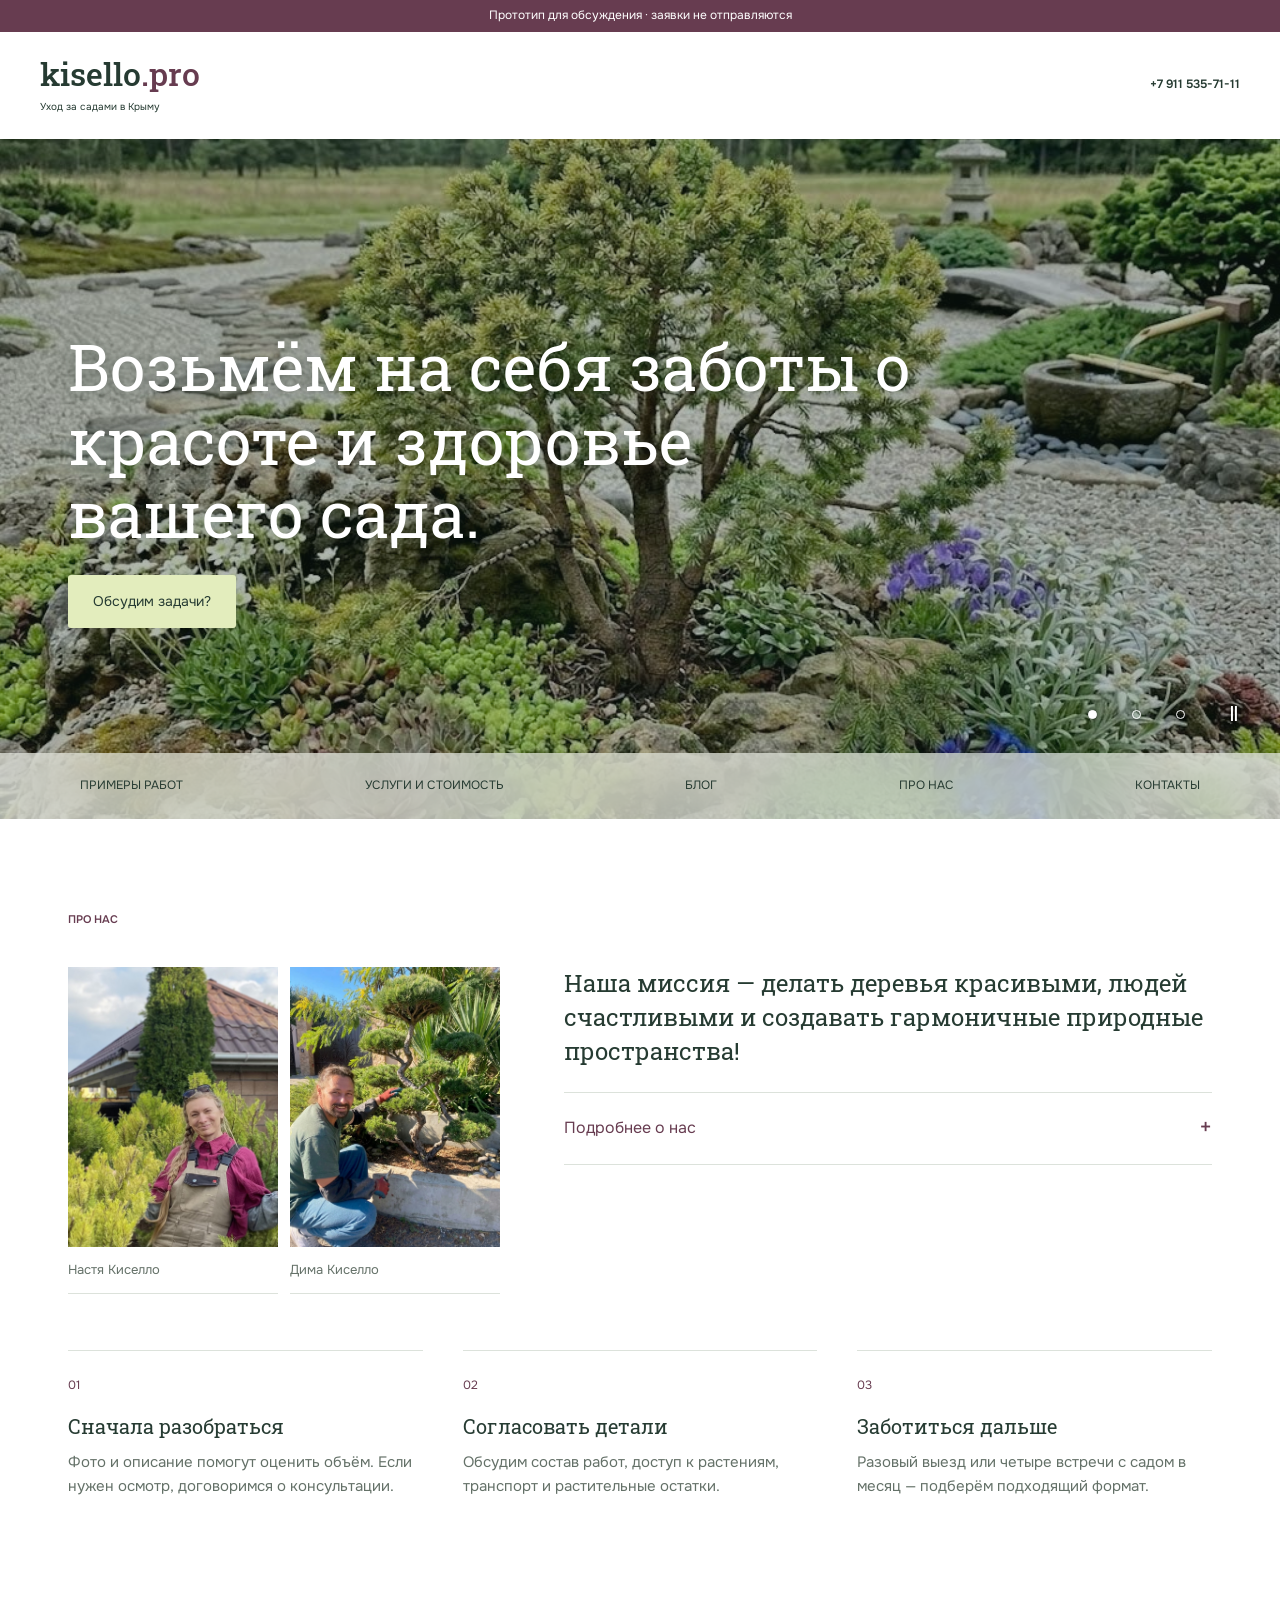
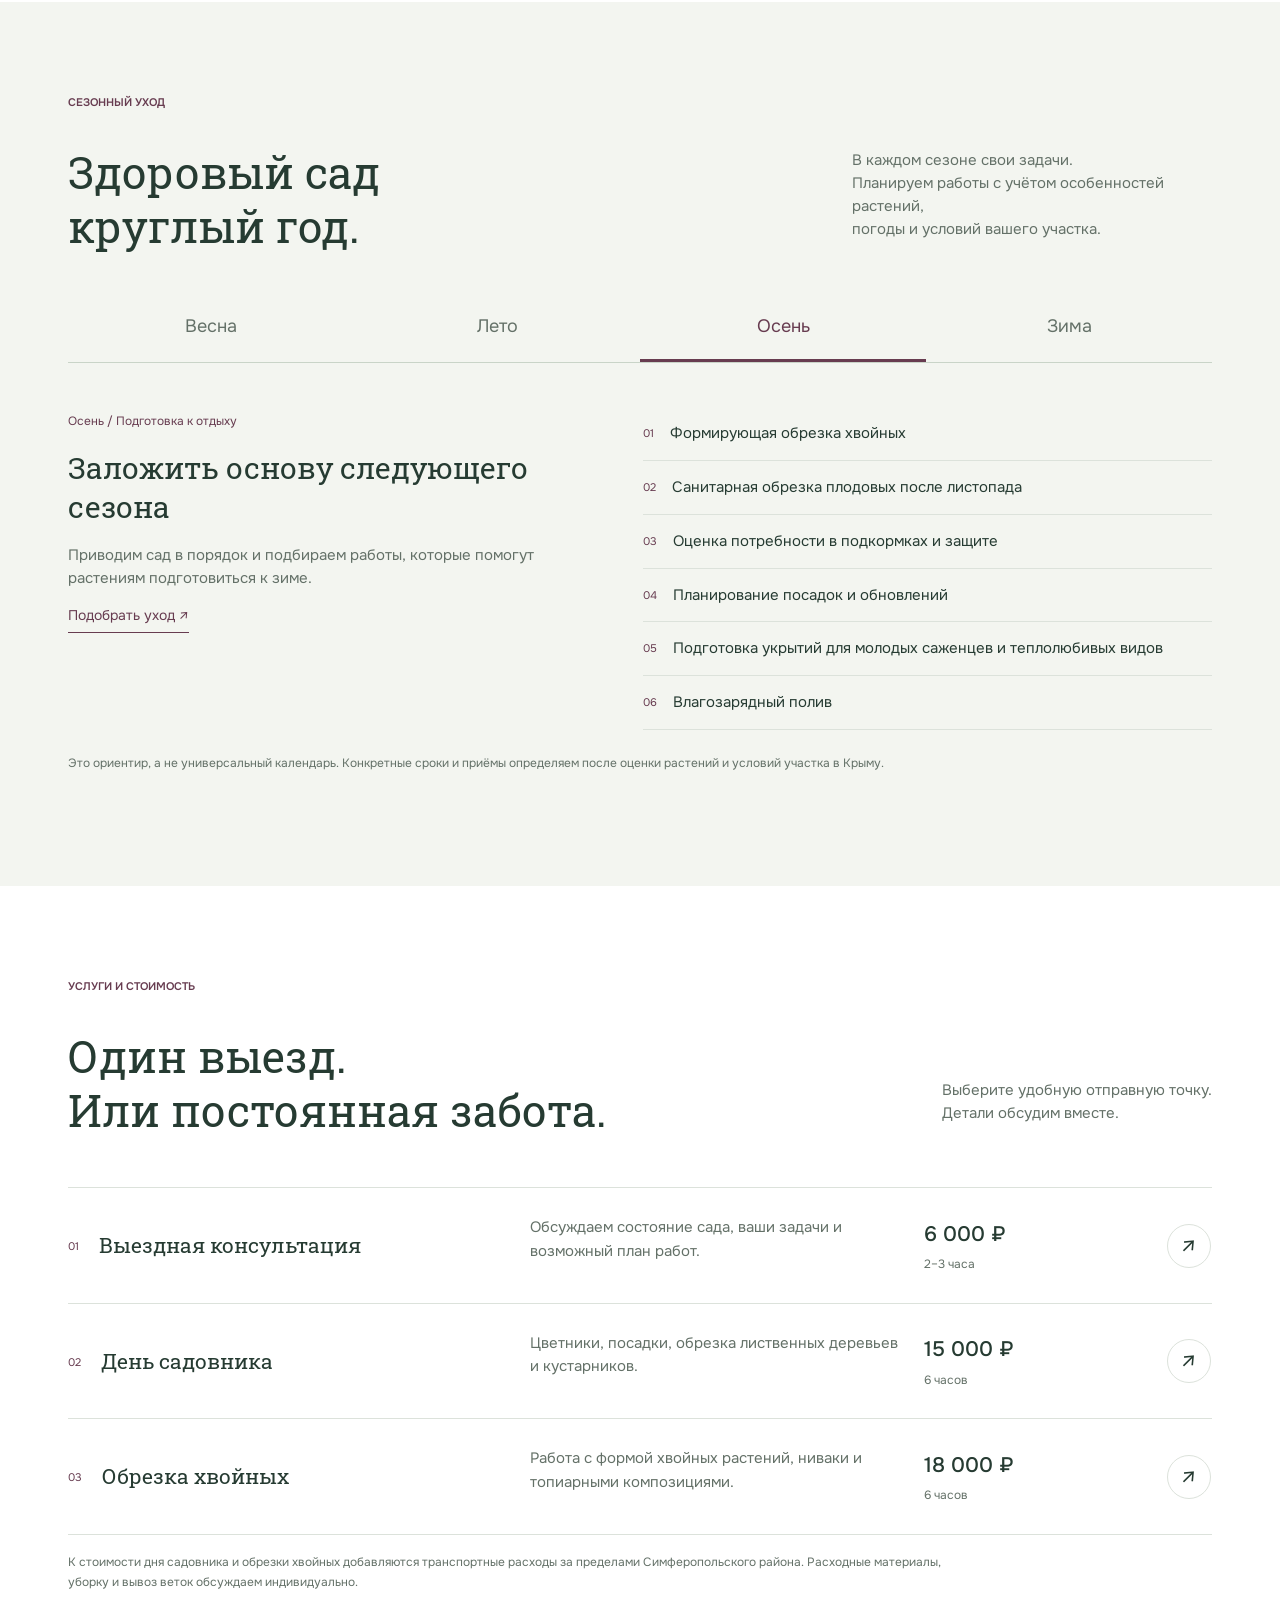
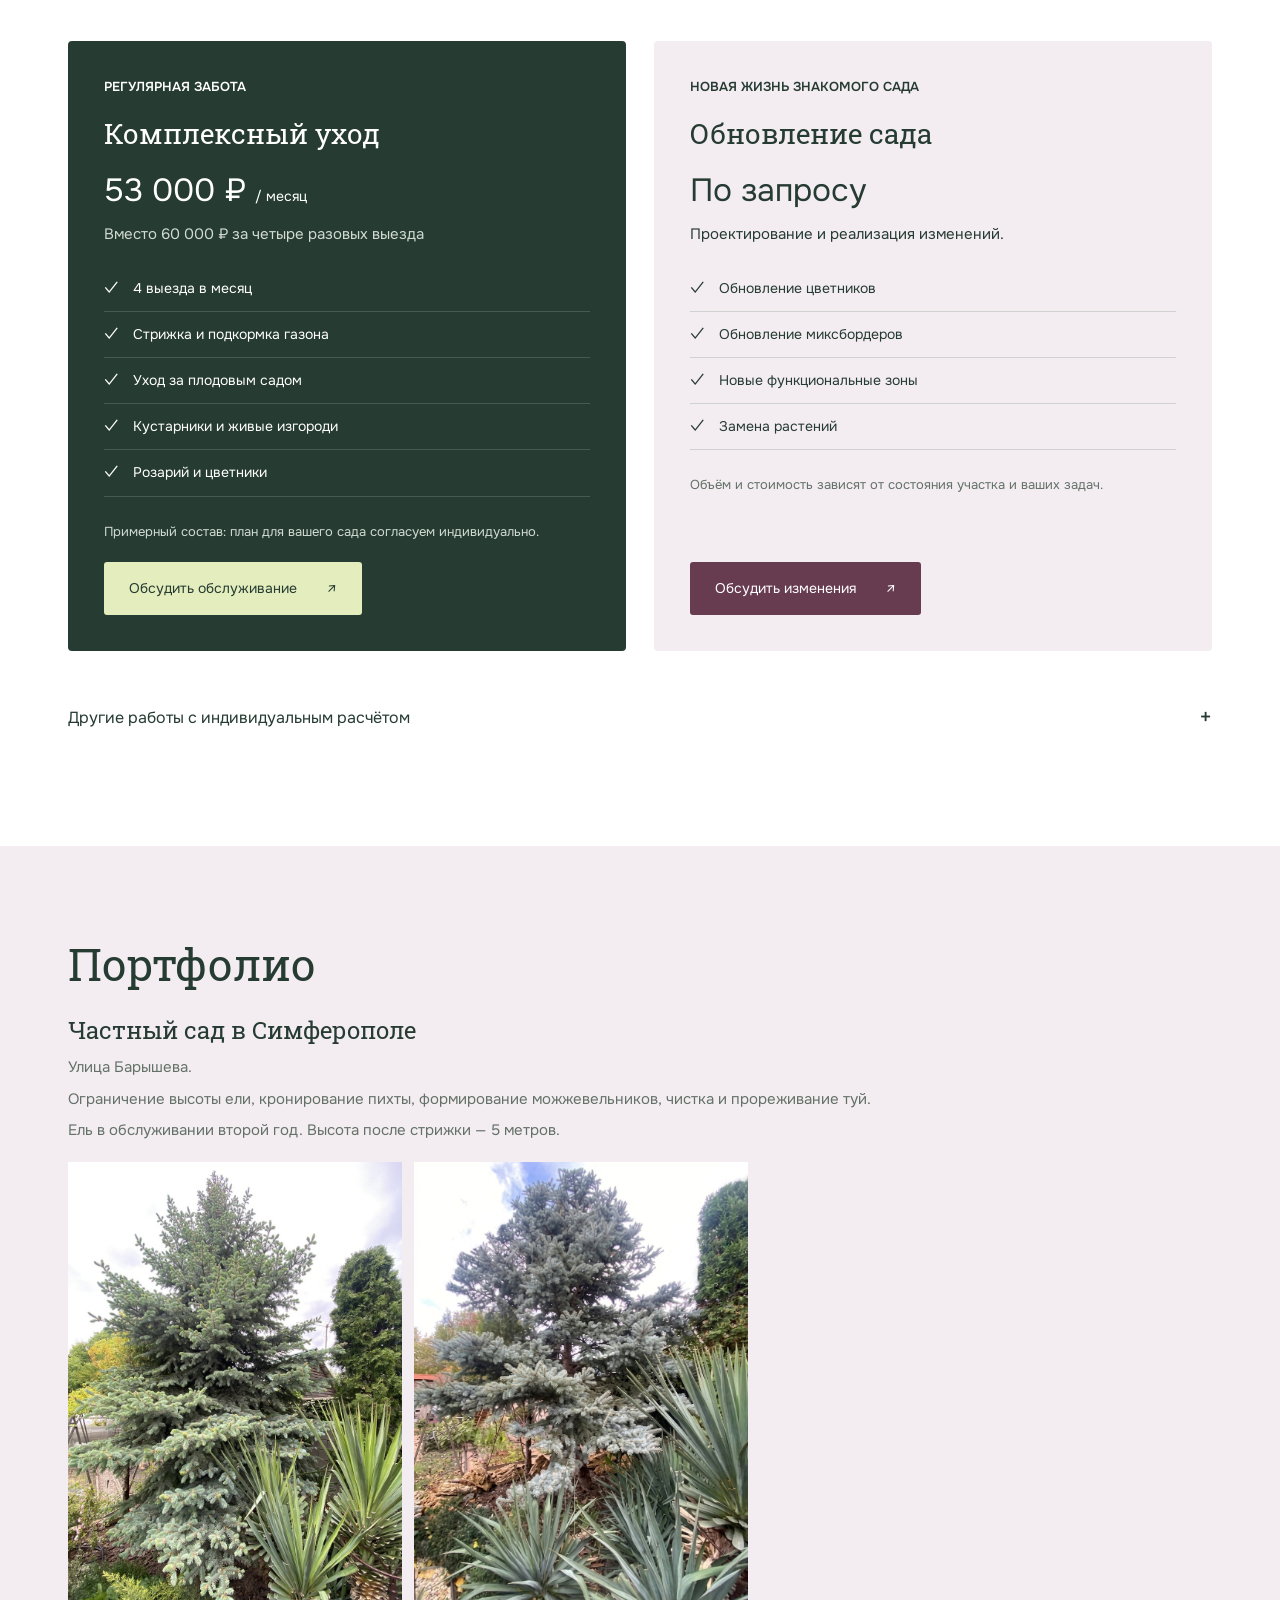
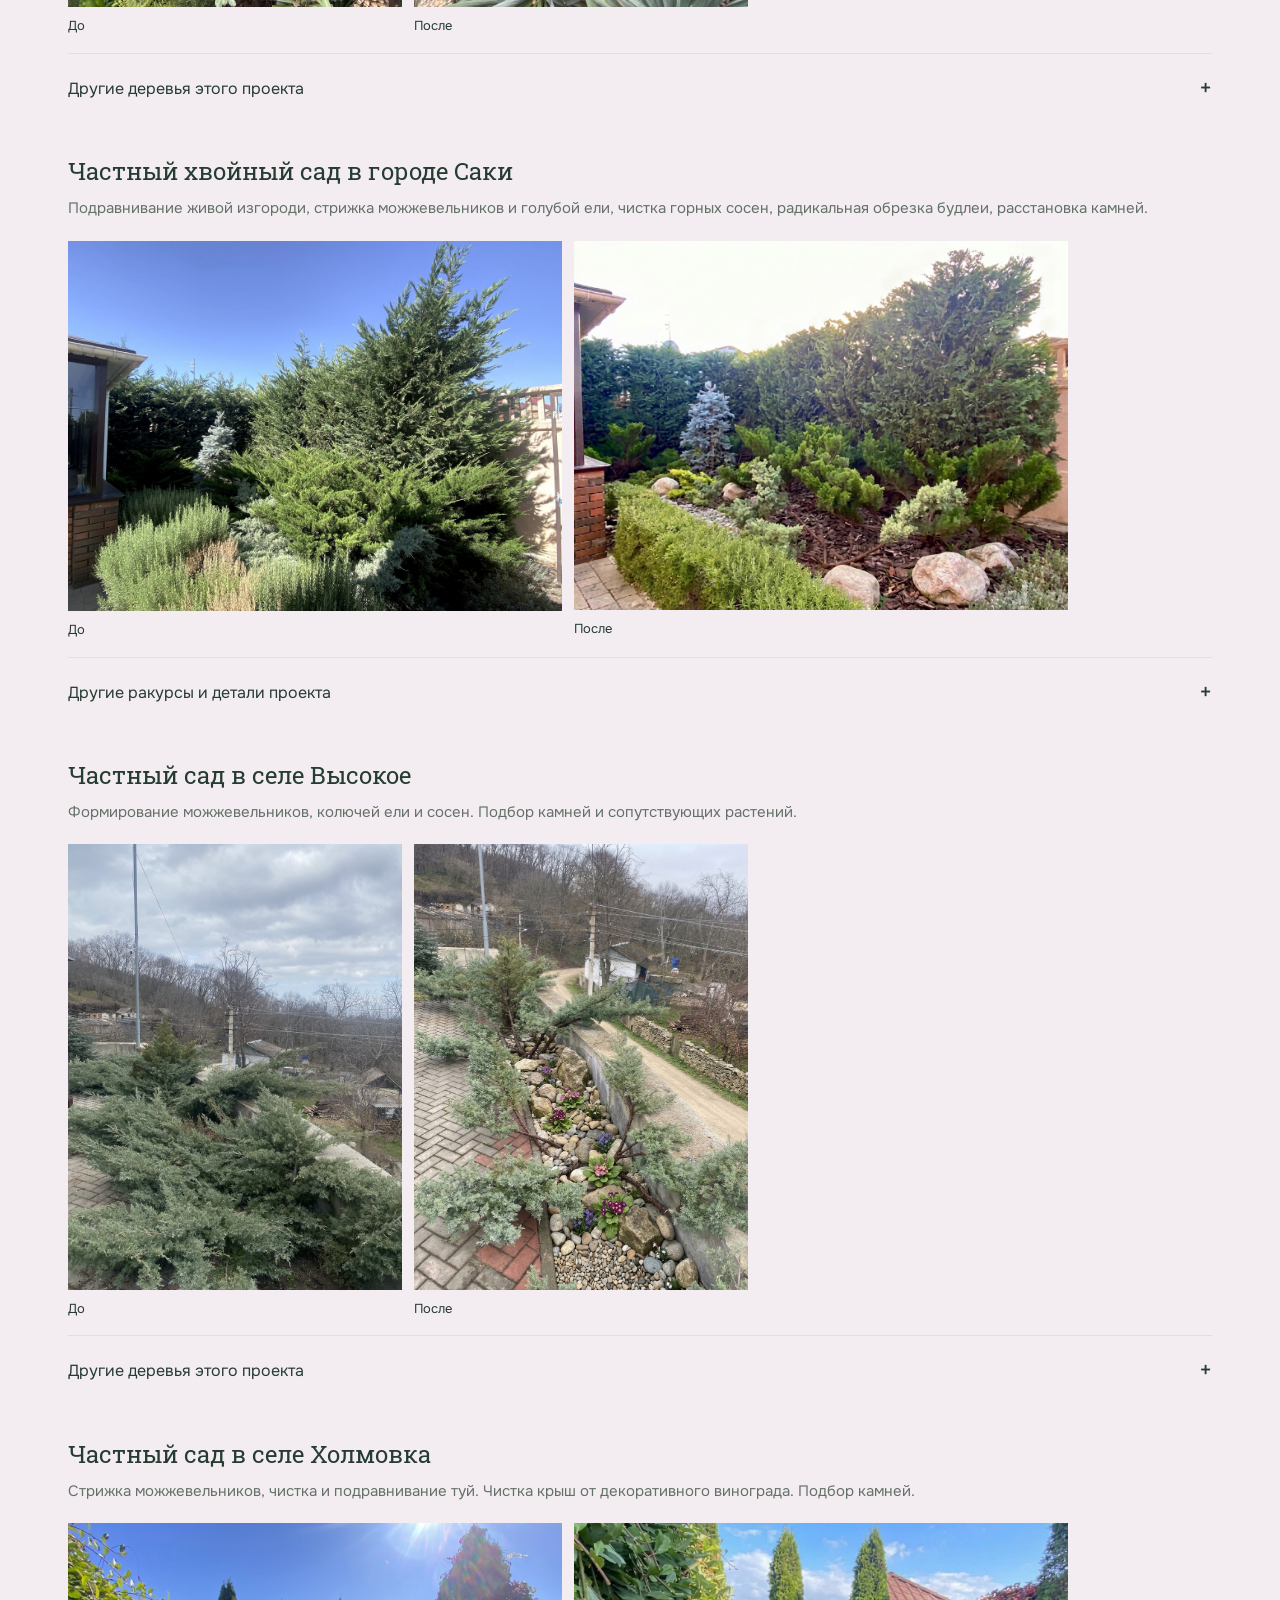
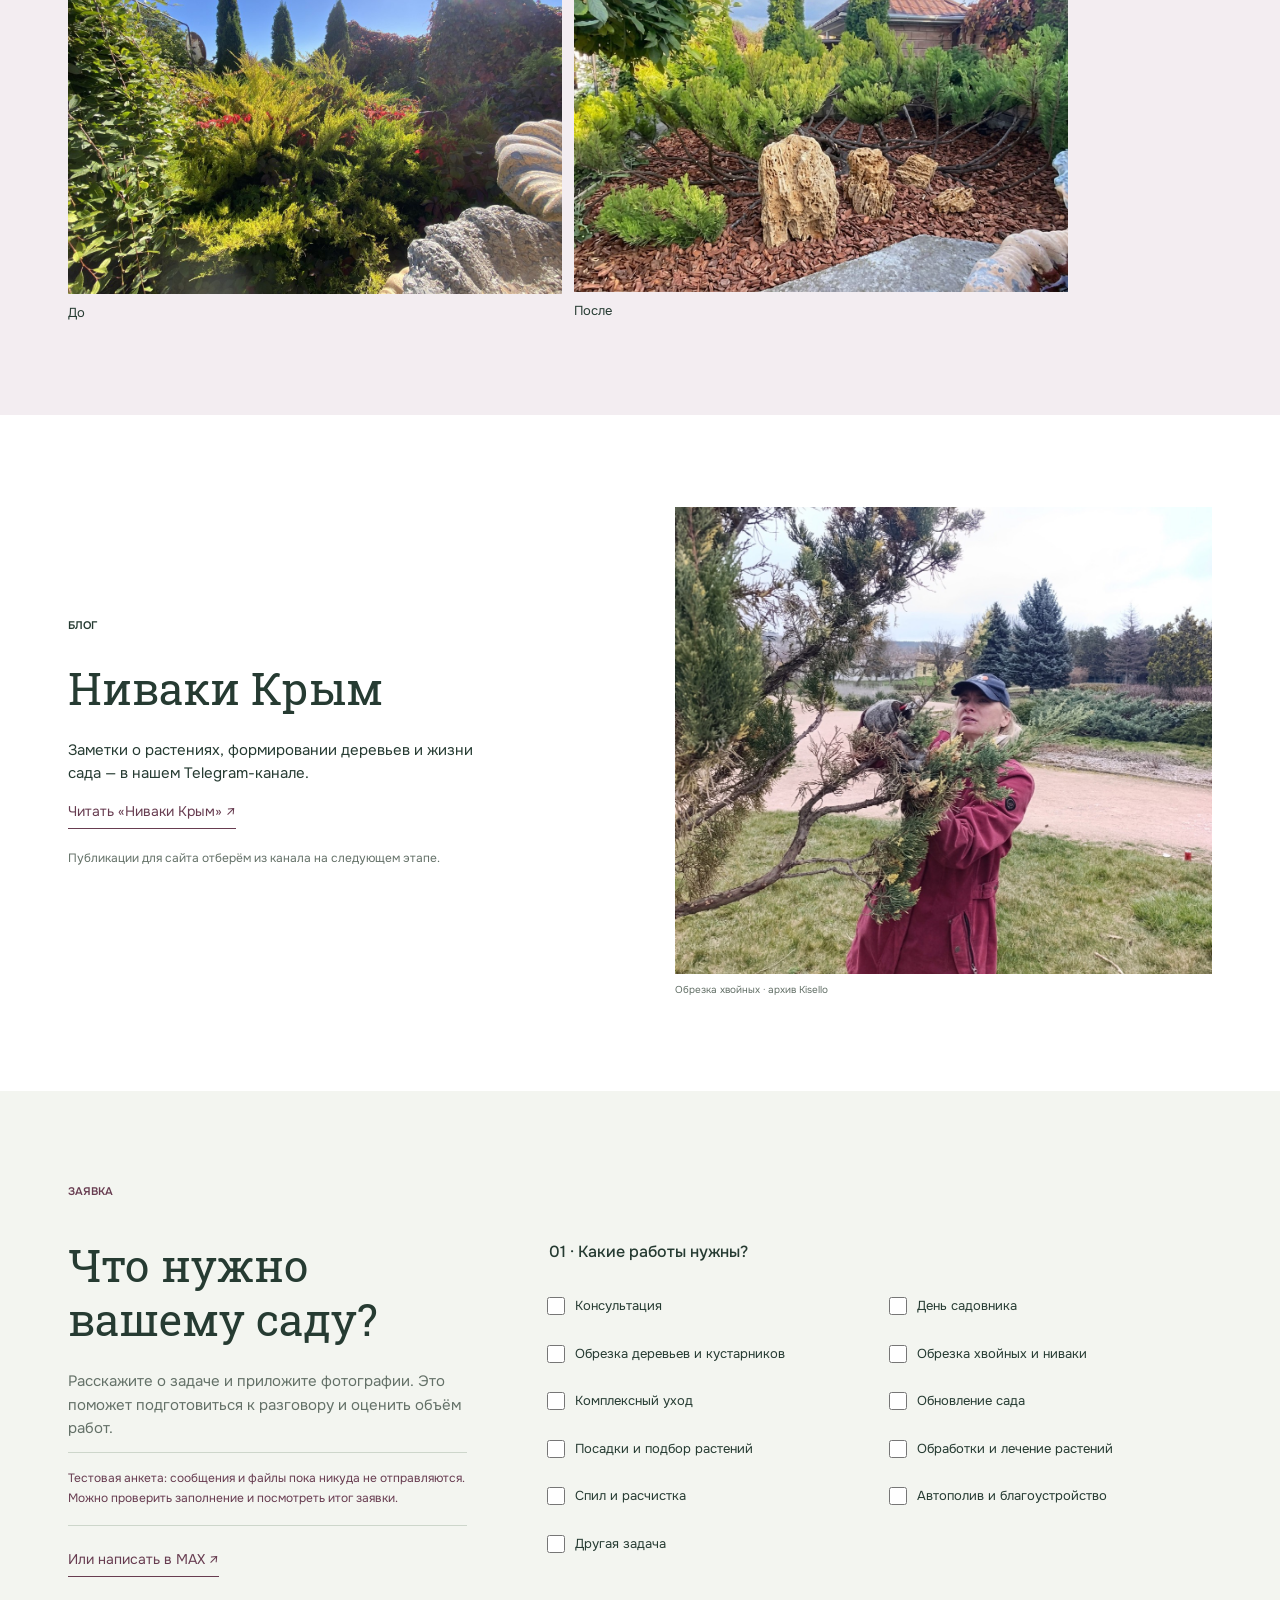
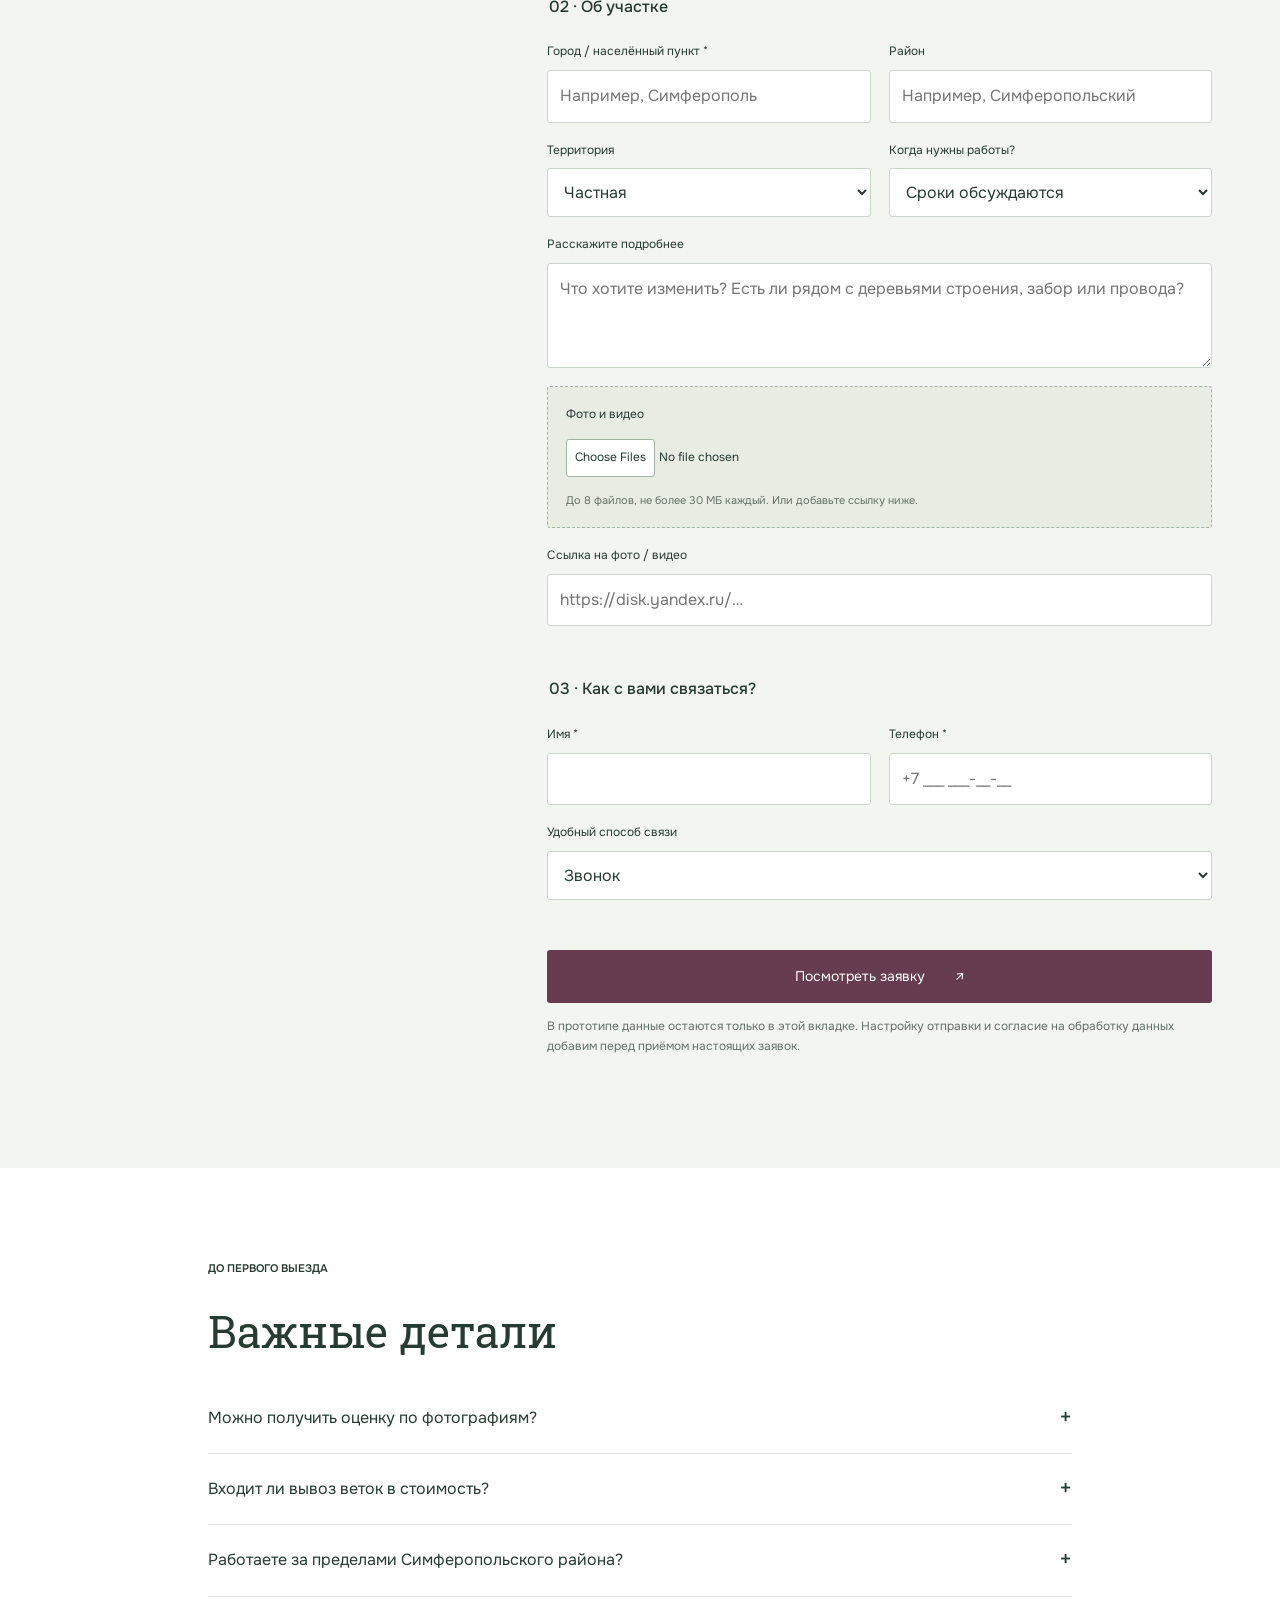
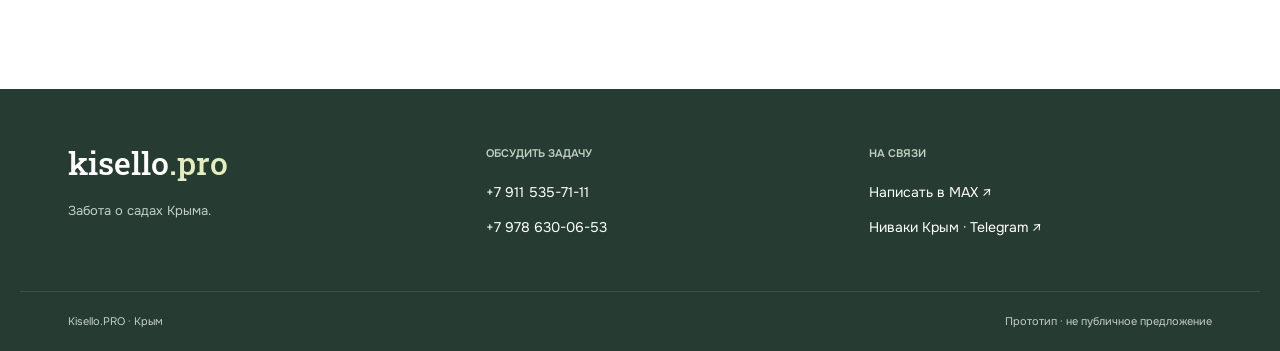
==== commit 16f7e1c8: "Add responsive hero slideshow with selected garden photographs" ====
--- a/prototype/index.html
+++ b/prototype/index.html
@@ -8,8 +8,8 @@
   <link rel="preconnect" href="https://fonts.googleapis.com">
   <link rel="preconnect" href="https://fonts.gstatic.com" crossorigin>
   <link href="https://fonts.googleapis.com/css2?family=Onest:wght@400;500;600;700&family=Roboto+Slab:wght@400;500;600&display=swap" rel="stylesheet">
-  <link rel="stylesheet" href="styles.css?v=20261127-photo-dimming">
-  <script src="app.js?v=20261127-floating-photo" defer></script>
+  <link rel="stylesheet" href="styles.css?v=20261127-hero-carousel">
+  <script src="app.js?v=20261127-hero-carousel" defer></script>
 </head>
 <body>
   <div class="preview-label">Прототип для обсуждения · заявки не отправляются</div>
@@ -19,12 +19,23 @@
   </header>
   <main>
     <section class="hero" id="home">
-      <img class="hero-image" src="assets/landscape.jpg" alt="Садовая дорожка среди цветущих кустарников и живых изгородей" fetchpriority="high">
+      <div class="hero-media" data-hero-media="slideshow">
+        <img class="hero-image is-active" src="assets/hero-japanese-garden.jpg" alt="Сосна, камни и цветущие растения в японском саду" fetchpriority="high" style="--desktop-position:50% 50%;--mobile-position:52% 50%">
+        <img class="hero-image" src="assets/hero-spruce.jpg" alt="Сформированная ель в каменистой композиции" decoding="async" style="--desktop-position:50% 50%;--mobile-position:50% 50%">
+        <img class="hero-image" src="assets/hero-dana.jpg" alt="Сад камней Дана Центра на фоне крымских гор" decoding="async" style="--desktop-position:50% 55%;--mobile-position:64% 50%">
+      </div>
       <div class="hero-copy">
         <h1>Возьмём на себя заботы о красоте и здоровье вашего сада.</h1>
         <a class="button button-light" href="#request">Обсудим задачи?</a>
       </div>
-      <span class="hero-caption">Иллюстративная фотография · не объект Kisello</span>
+      <div class="hero-slideshow-controls" role="group" aria-label="Фотографии на первом экране" hidden>
+        <div class="hero-slide-selectors">
+          <button type="button" data-hero-slide="0" aria-label="Фотография 1" aria-pressed="true"></button>
+          <button type="button" data-hero-slide="1" aria-label="Фотография 2" aria-pressed="false"></button>
+          <button type="button" data-hero-slide="2" aria-label="Фотография 3" aria-pressed="false"></button>
+        </div>
+        <button type="button" class="hero-slideshow-toggle" aria-label="Приостановить смену фотографий" title="Приостановить смену фотографий"><span aria-hidden="true">Ⅱ</span></button>
+      </div>
     </section>
     <nav id="navigation" class="section-navigation" aria-label="Основная навигация">
       <div class="wrap section-navigation-links">
--- a/prototype/styles.css
+++ b/prototype/styles.css
@@ -54,6 +54,20 @@
 .journal .journal-process-photo{object-position:center 65%}
 
 .header-phone{margin-left:auto}
+.hero-media{position:absolute;inset:0;z-index:-2;overflow:hidden;background:var(--ink)}
+.hero-media .hero-image{z-index:0;opacity:0;object-position:var(--desktop-position,center);transition:opacity 1.2s ease}
+.hero-media .hero-image.is-active{opacity:1}
+.hero-slideshow-controls{position:absolute;right:24px;bottom:82px;display:flex;align-items:center;gap:10px}
+.hero-slide-selectors{display:flex;align-items:center}
+.hero-slide-selectors button,.hero-slideshow-toggle{display:grid;place-items:center;width:44px;height:44px;padding:0;background:transparent;color:#fff}
+.hero-slide-selectors button:before{content:'';width:7px;height:7px;border:1px solid white;border-radius:50%;box-shadow:0 1px 4px #0008}
+.hero-slide-selectors button[aria-pressed=true]:before{background:#fff}
+.hero-slideshow-toggle{font-size:20px;text-shadow:0 1px 4px #000}
+@media(max-width:600px){
+  .hero-media .hero-image{object-position:var(--mobile-position,center)}
+  .hero-slideshow-controls{right:16px;bottom:110px}
+}
+@media(prefers-reduced-motion:reduce){.hero-media .hero-image{transition:none}}
 .section-navigation{position:sticky;top:0;z-index:20;background:rgba(255,255,255,.9);border:0;border-radius:0;box-shadow:none;width:100%;height:66px;margin:-66px 0 0;backdrop-filter:blur(24px) saturate(130%);-webkit-backdrop-filter:blur(24px) saturate(130%);-webkit-text-size-adjust:none;text-size-adjust:none}
 .section-navigation-links{display:flex;align-items:center;justify-content:space-between;gap:12px;height:66px}
 .section-navigation a{display:flex;justify-content:center;align-items:center;height:48px;padding:8px 12px;font-size:12px;text-transform:uppercase;text-align:center;line-height:1.4;border-bottom:2px solid transparent;transition:none}
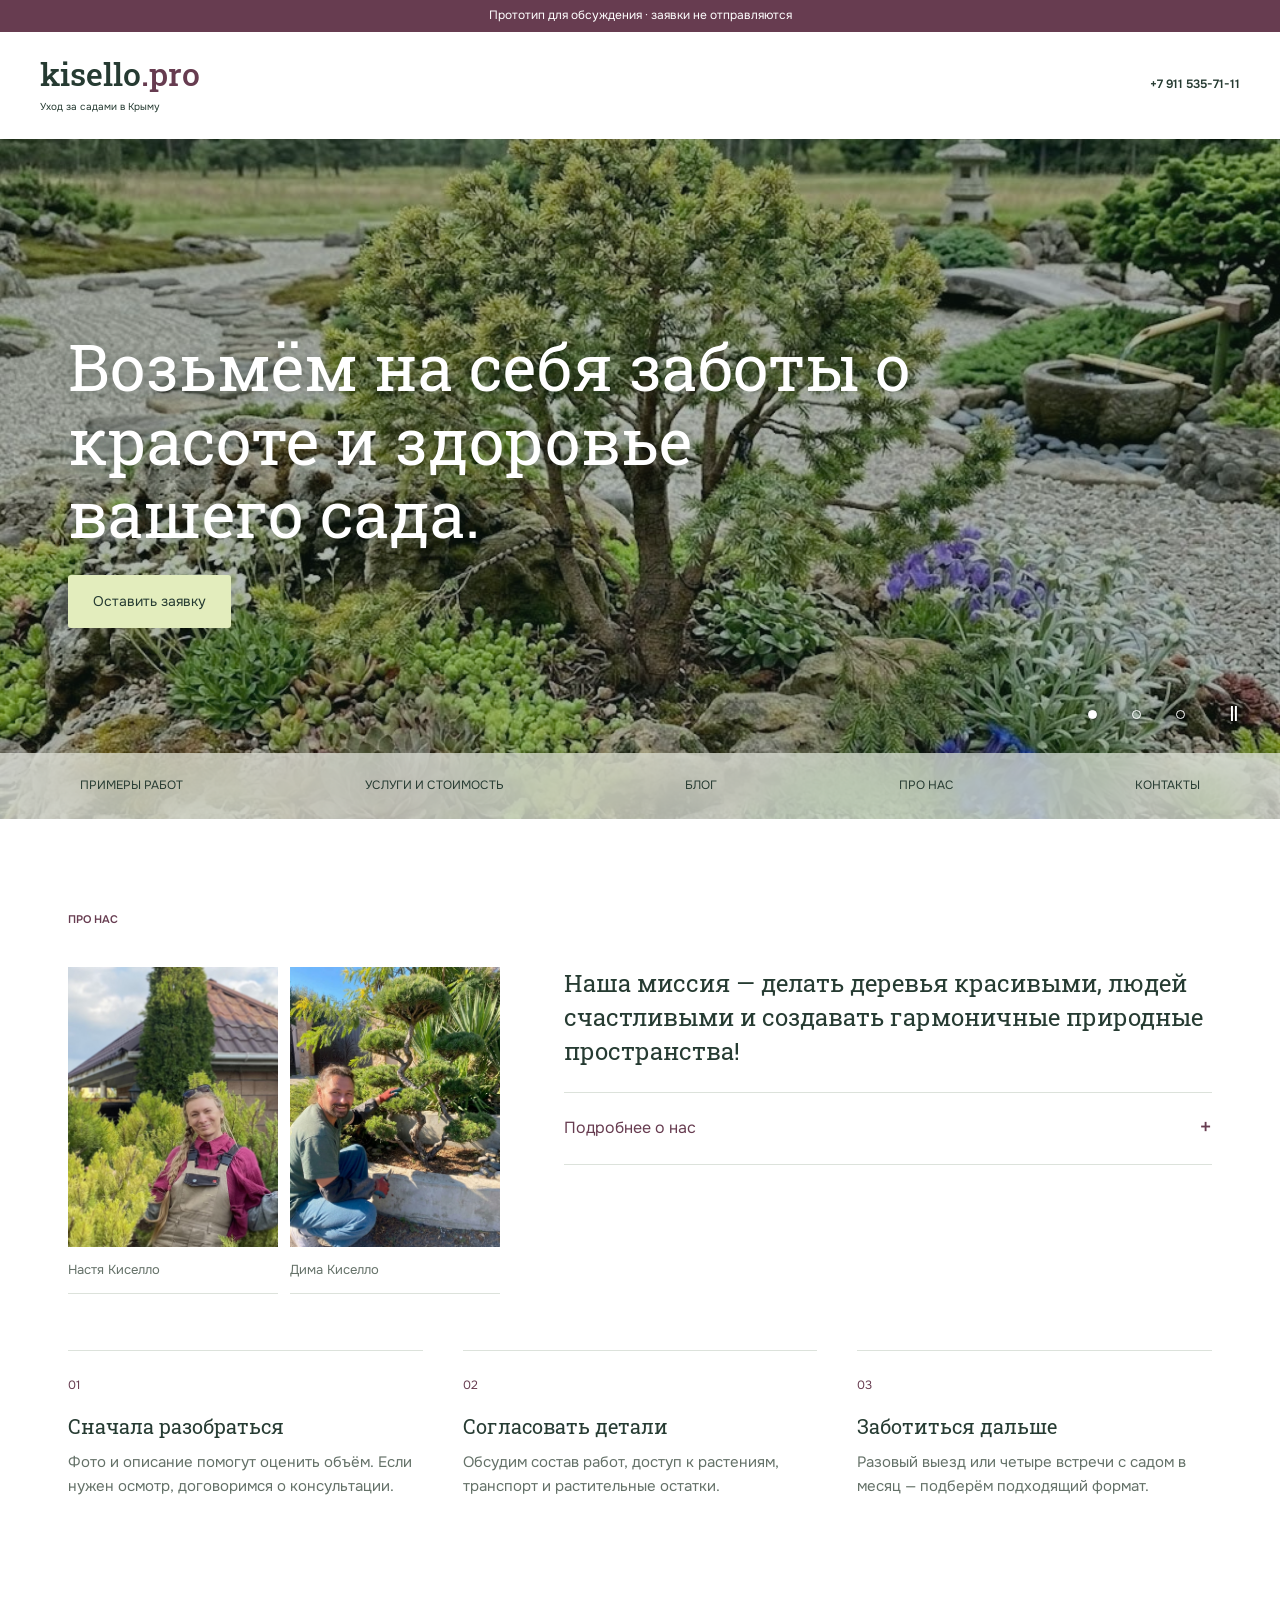
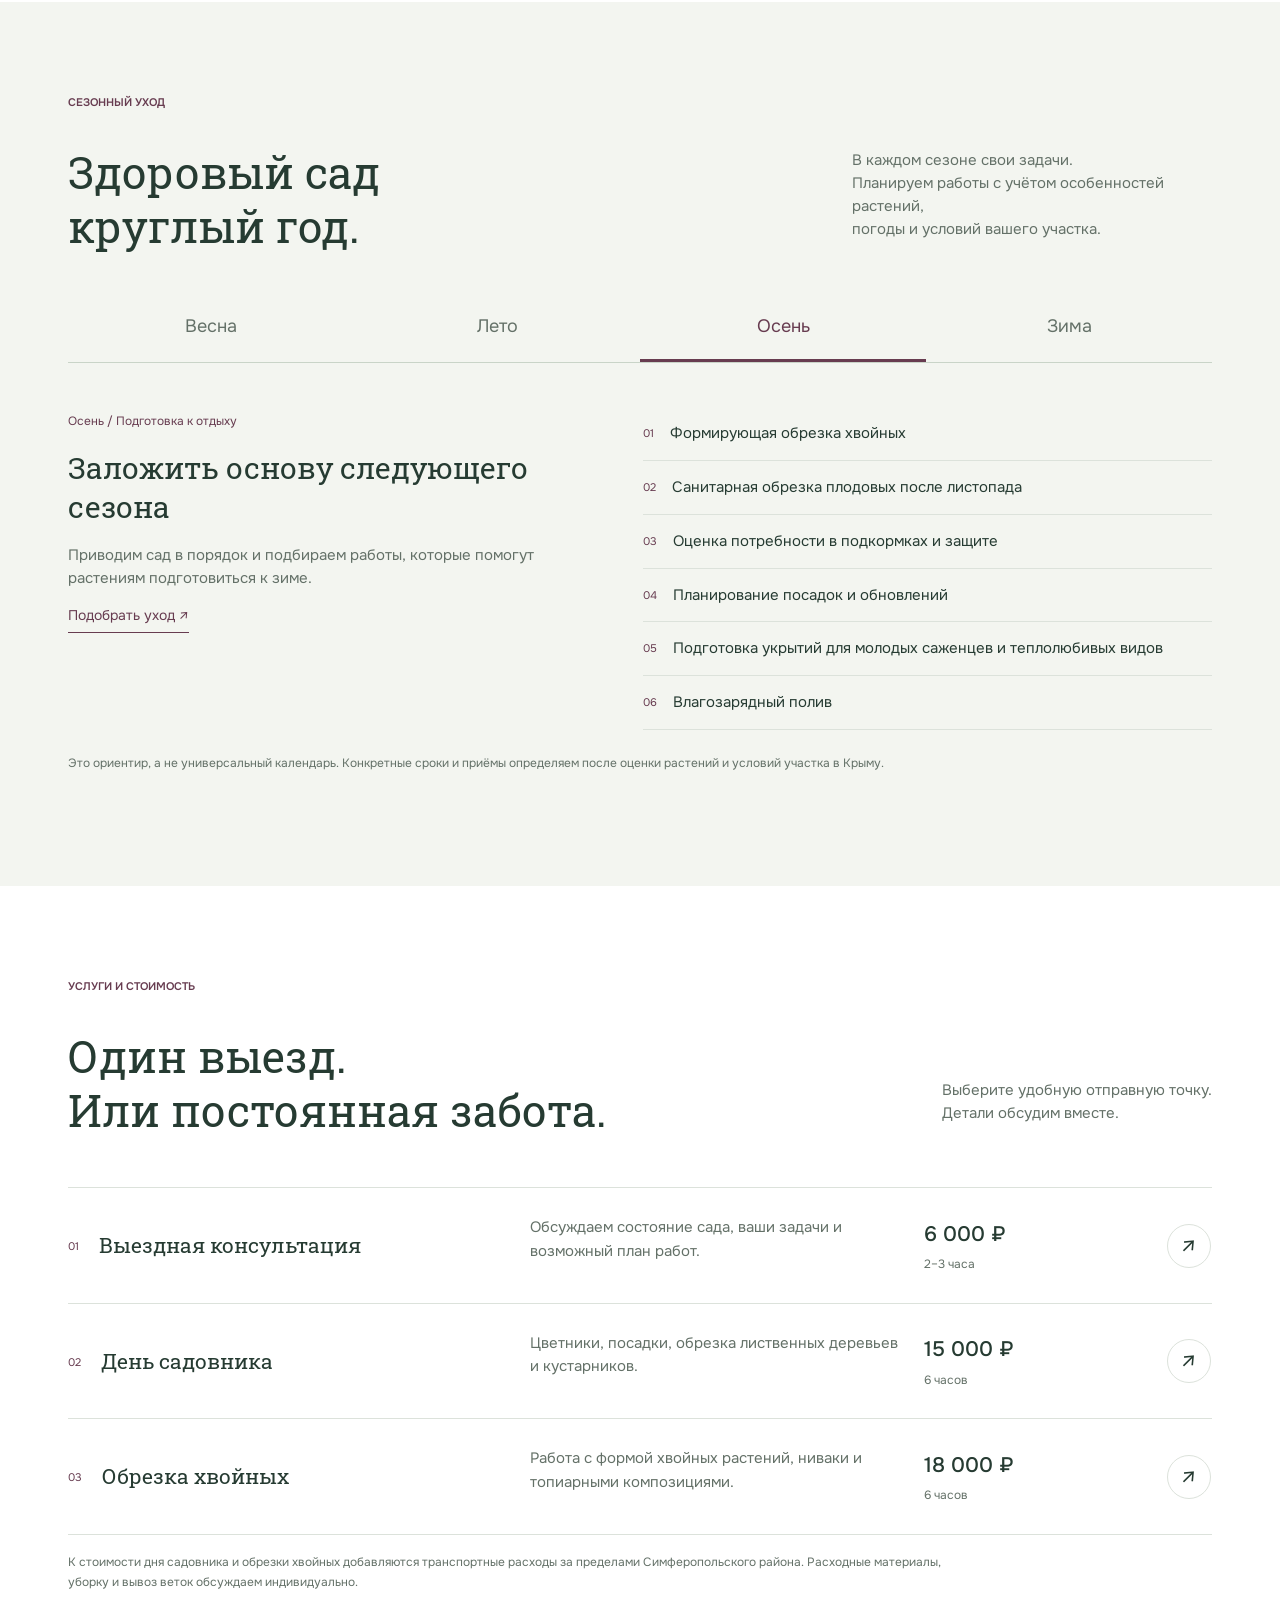
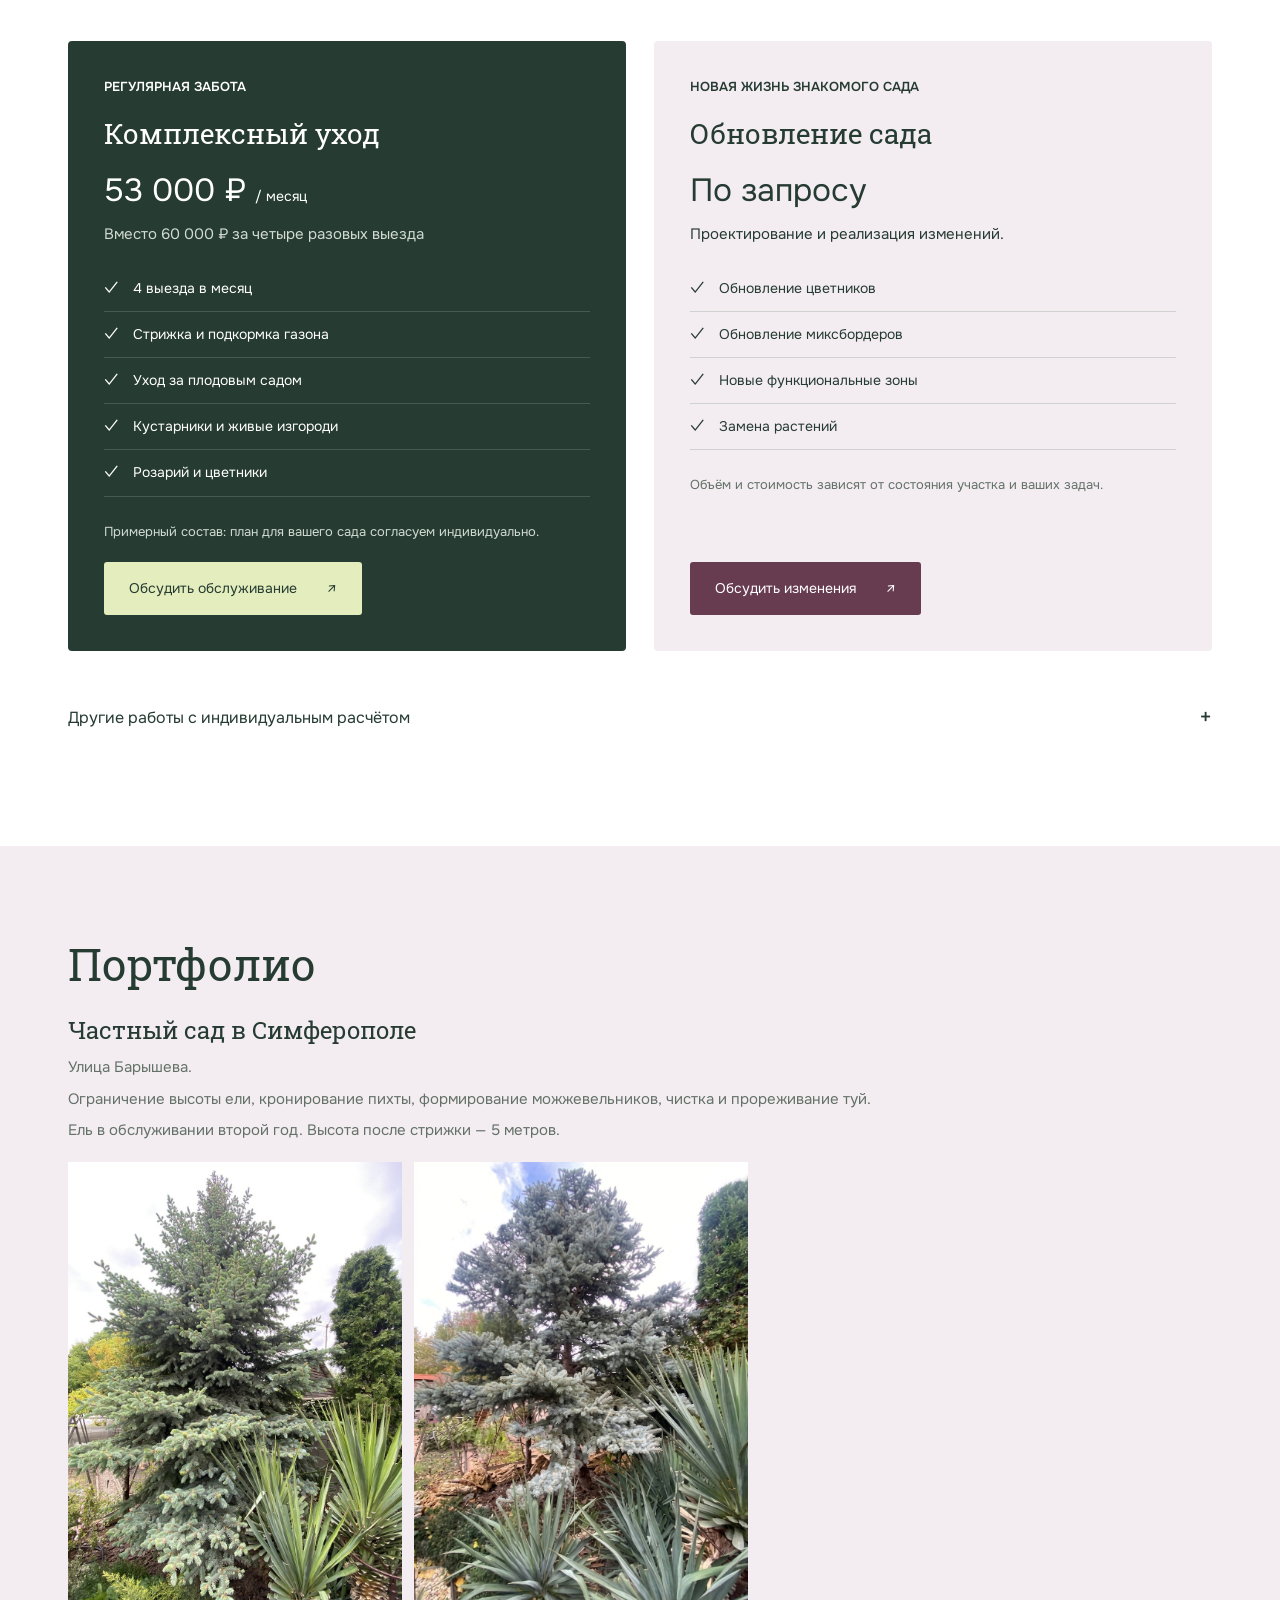
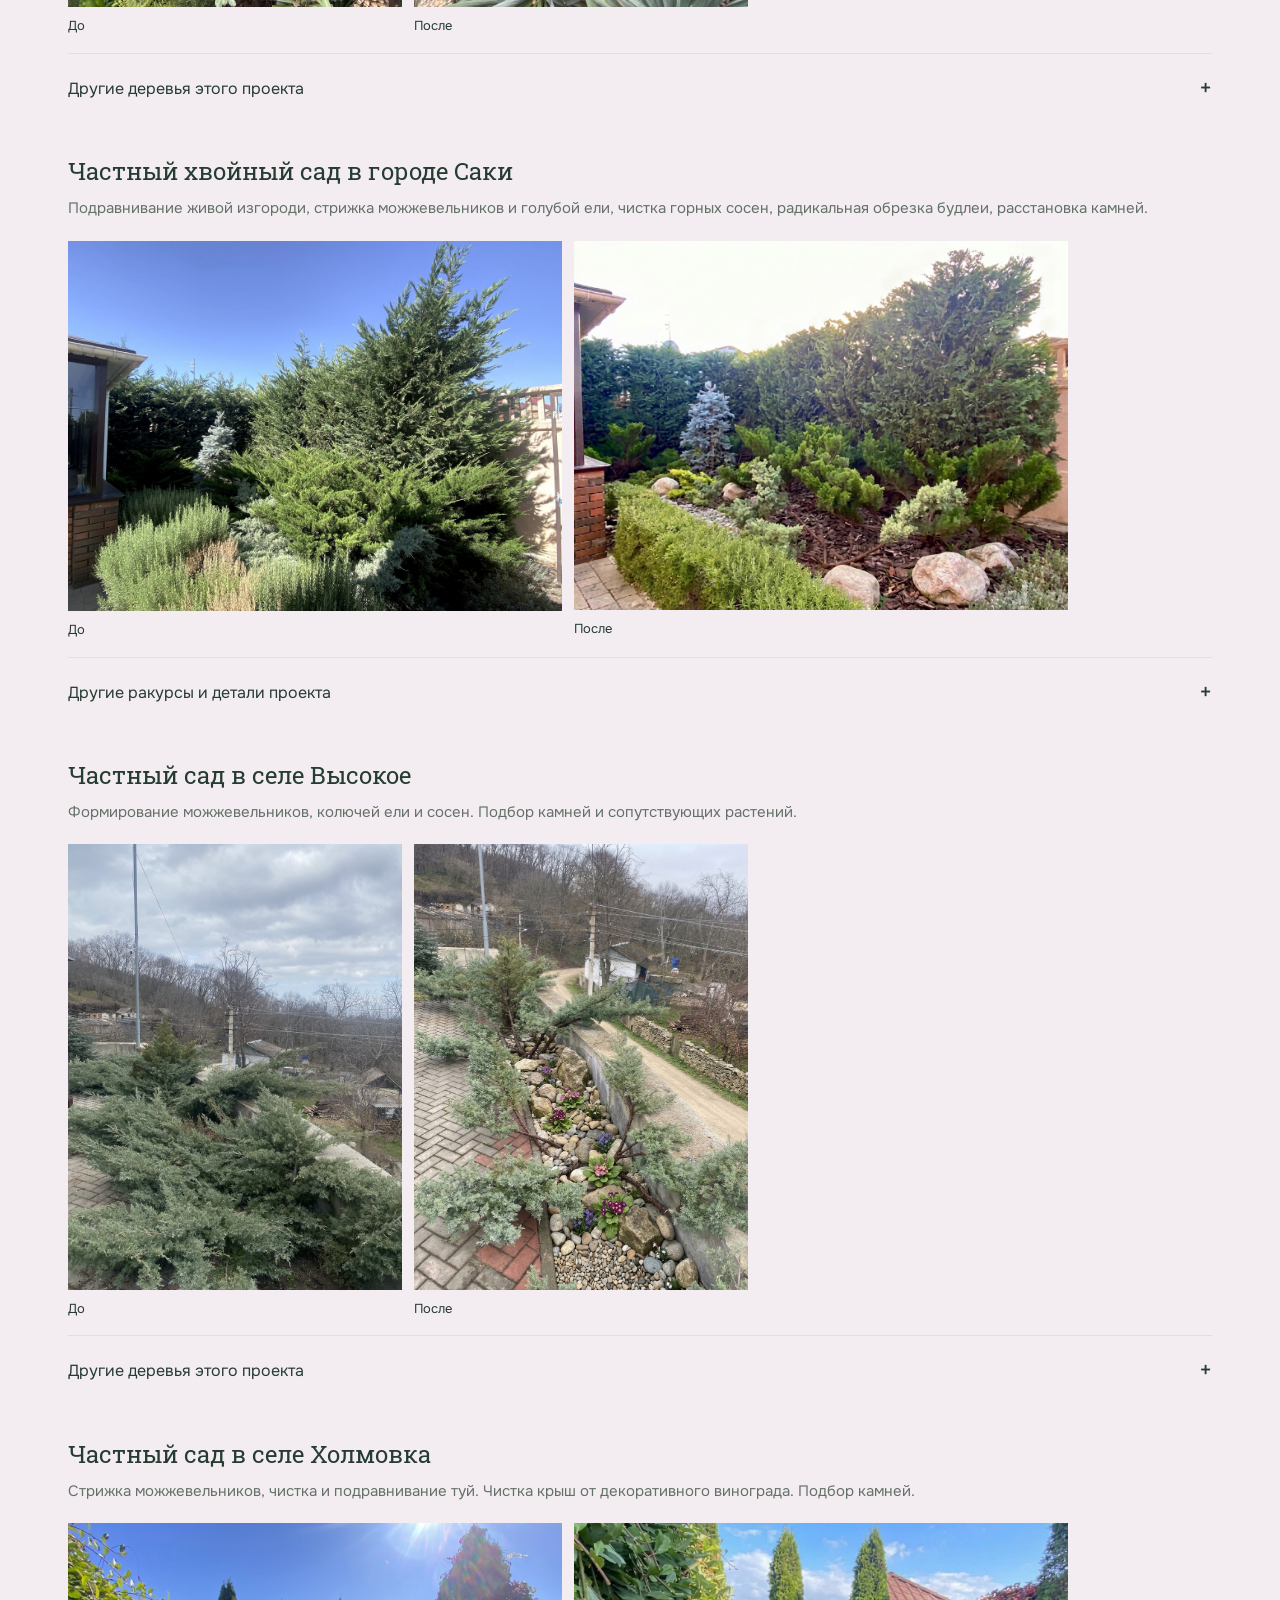
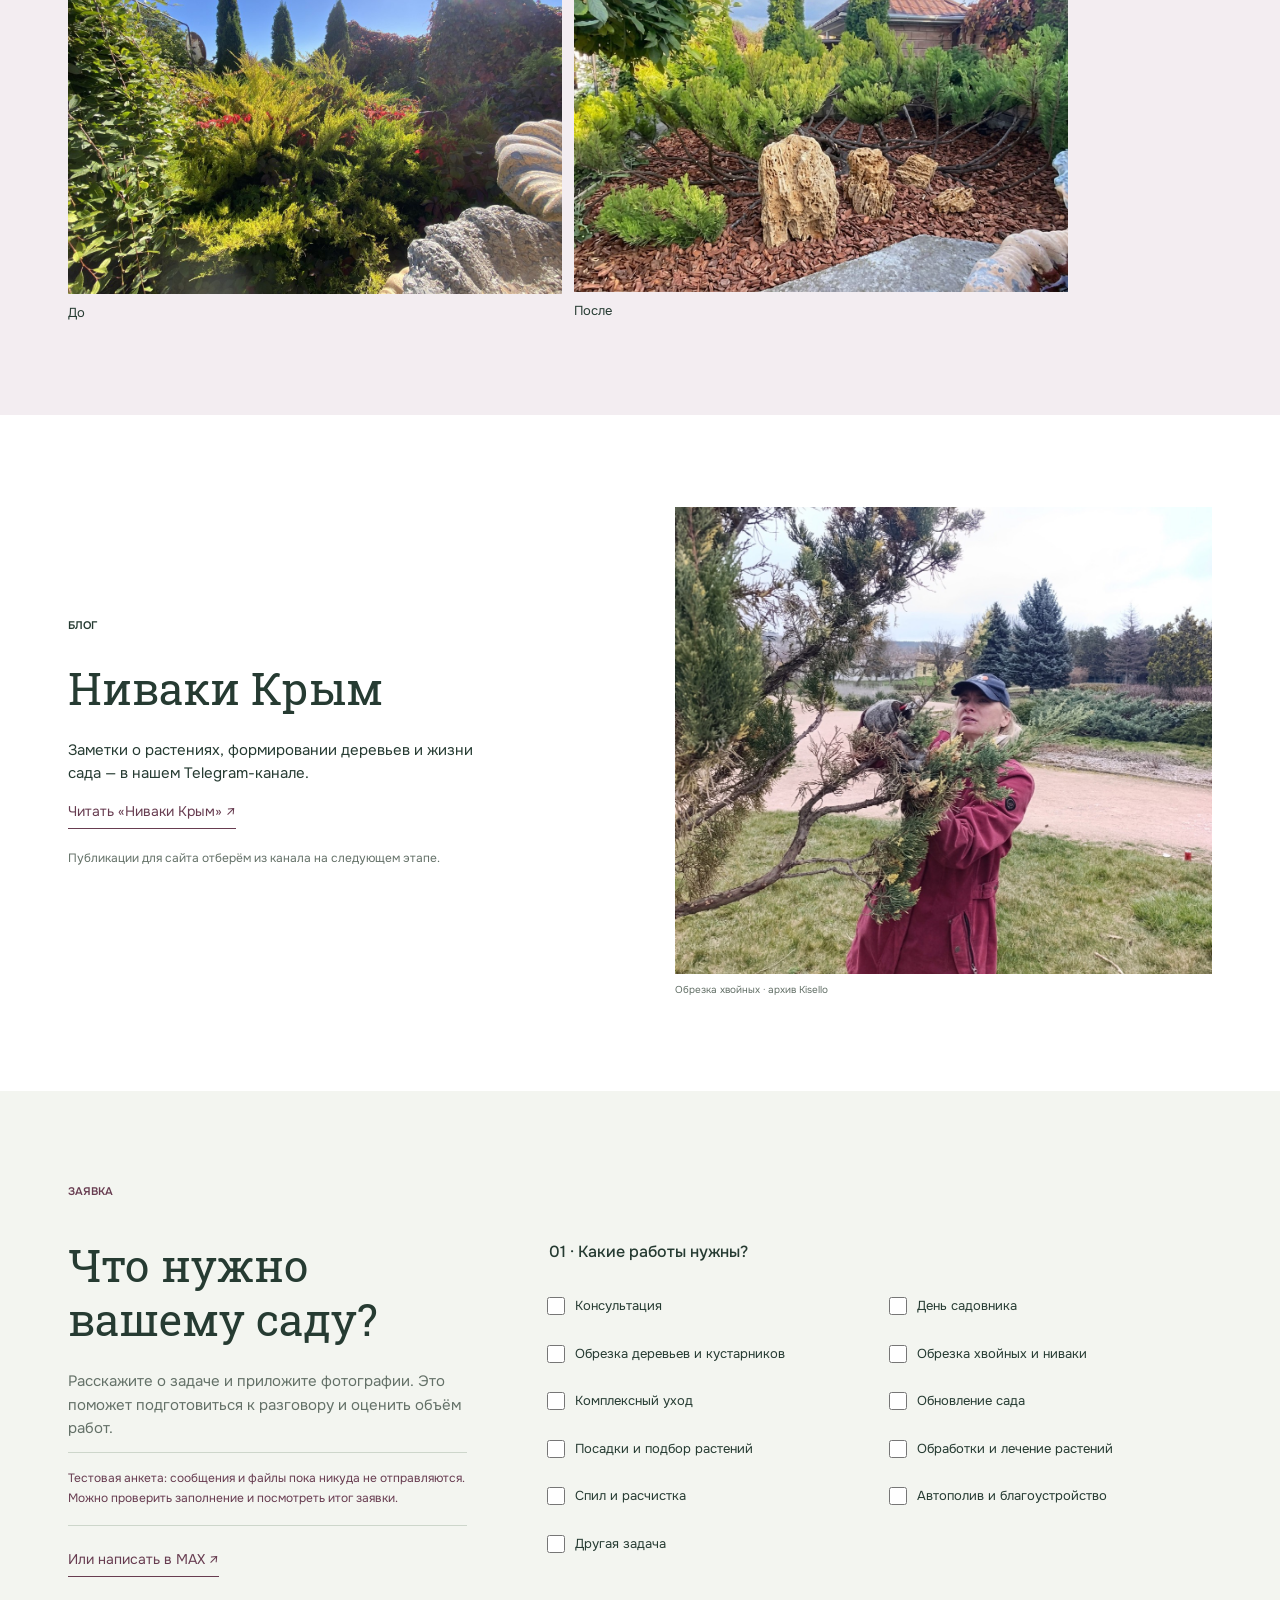
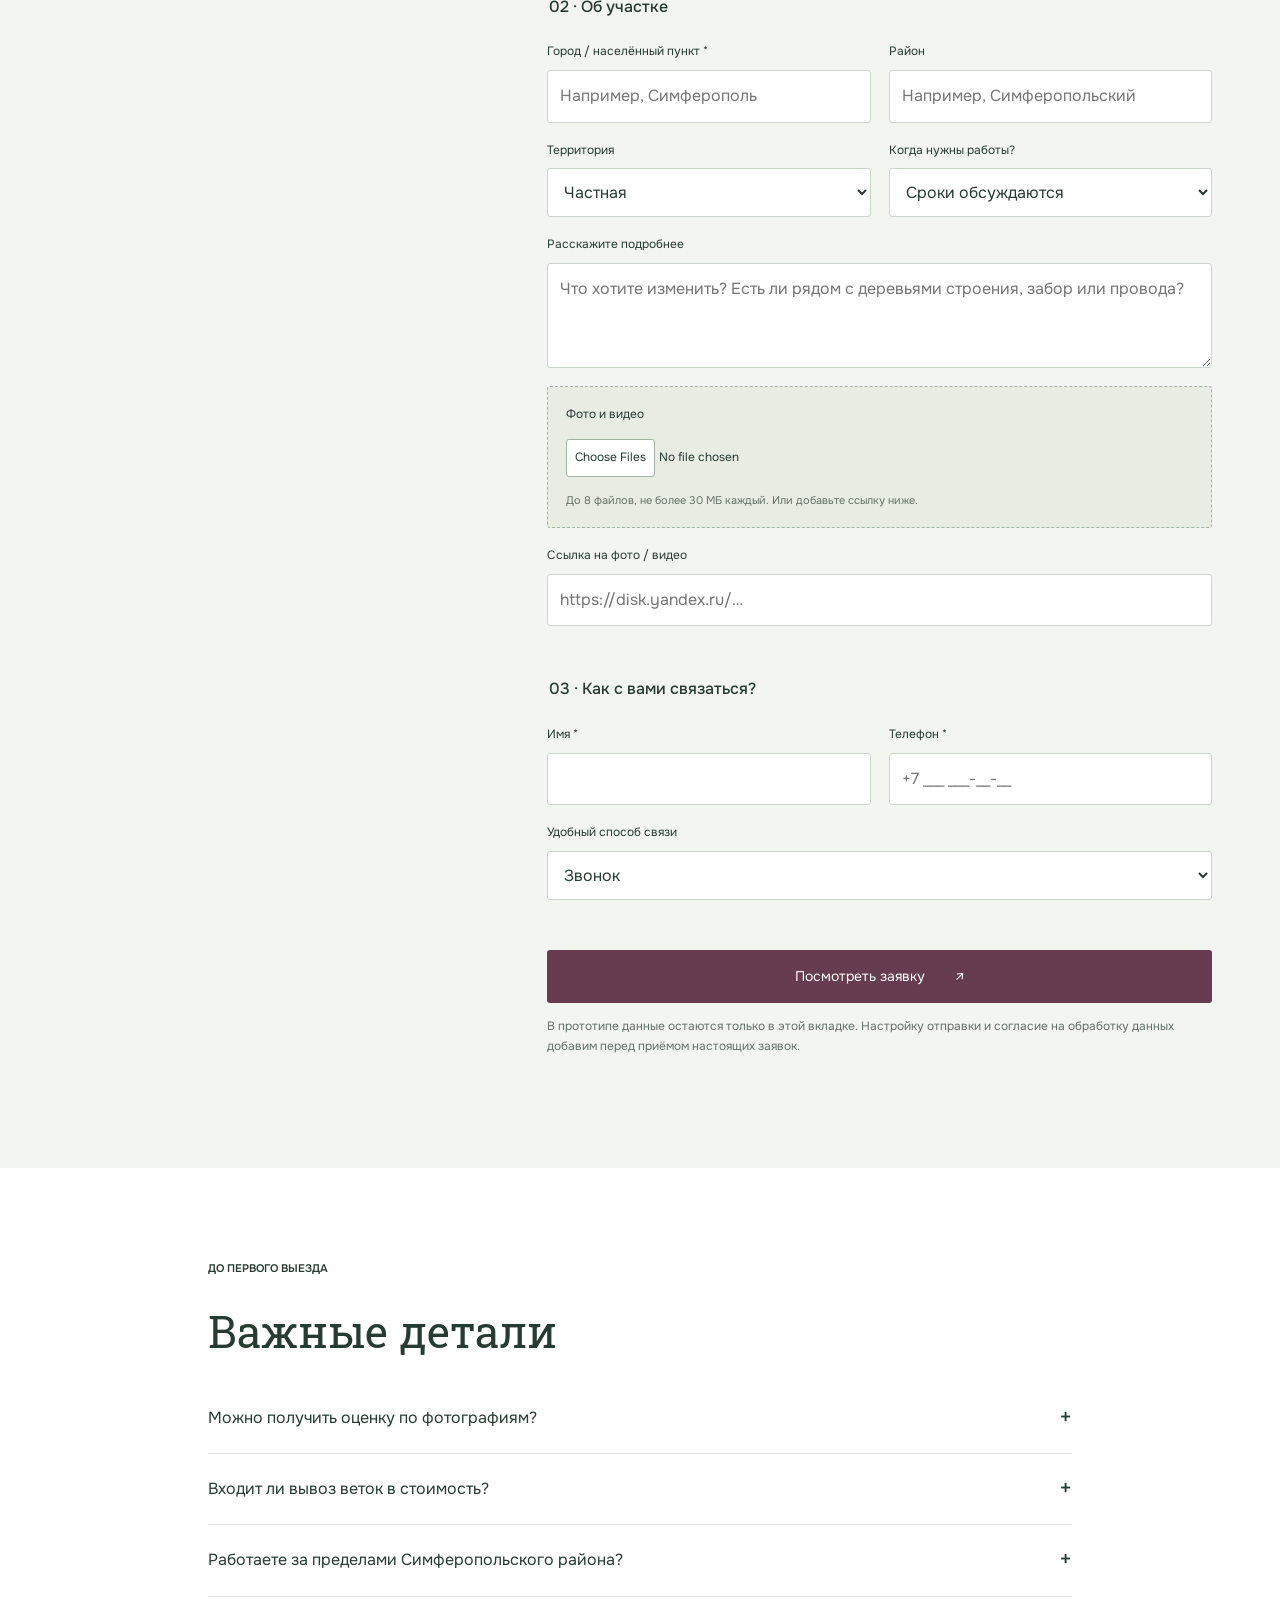
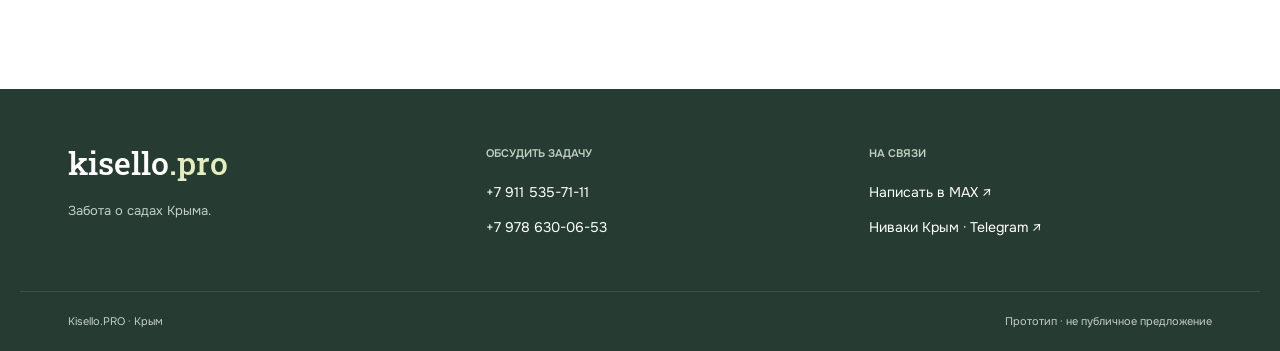
==== commit 84c13ce9: "Rename main call to action to application request" ====
--- a/prototype/index.html
+++ b/prototype/index.html
@@ -26,7 +26,7 @@
       </div>
       <div class="hero-copy">
         <h1>Возьмём на себя заботы о красоте и здоровье вашего сада.</h1>
-        <a class="button button-light" href="#request">Обсудим задачи?</a>
+        <a class="button button-light" href="#request">Оставить заявку</a>
       </div>
       <div class="hero-slideshow-controls" role="group" aria-label="Фотографии на первом экране" hidden>
         <div class="hero-slide-selectors">
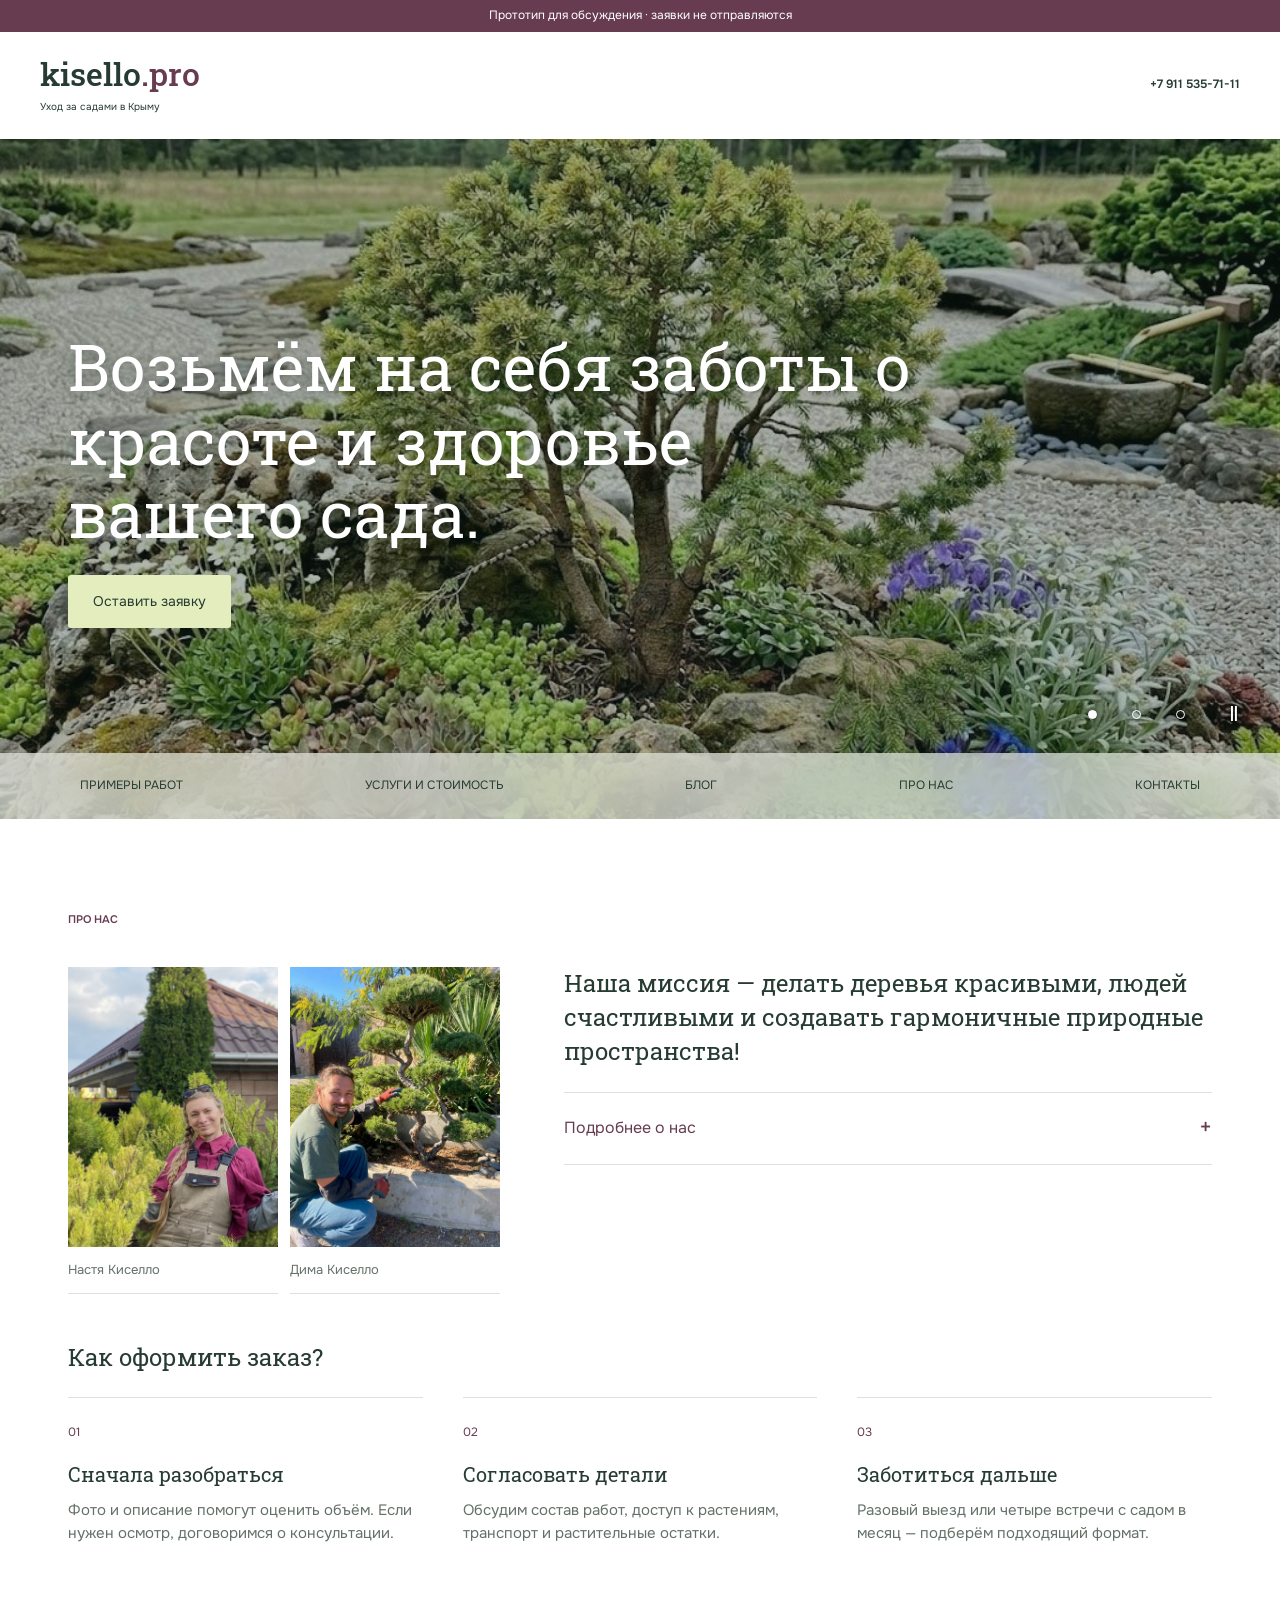
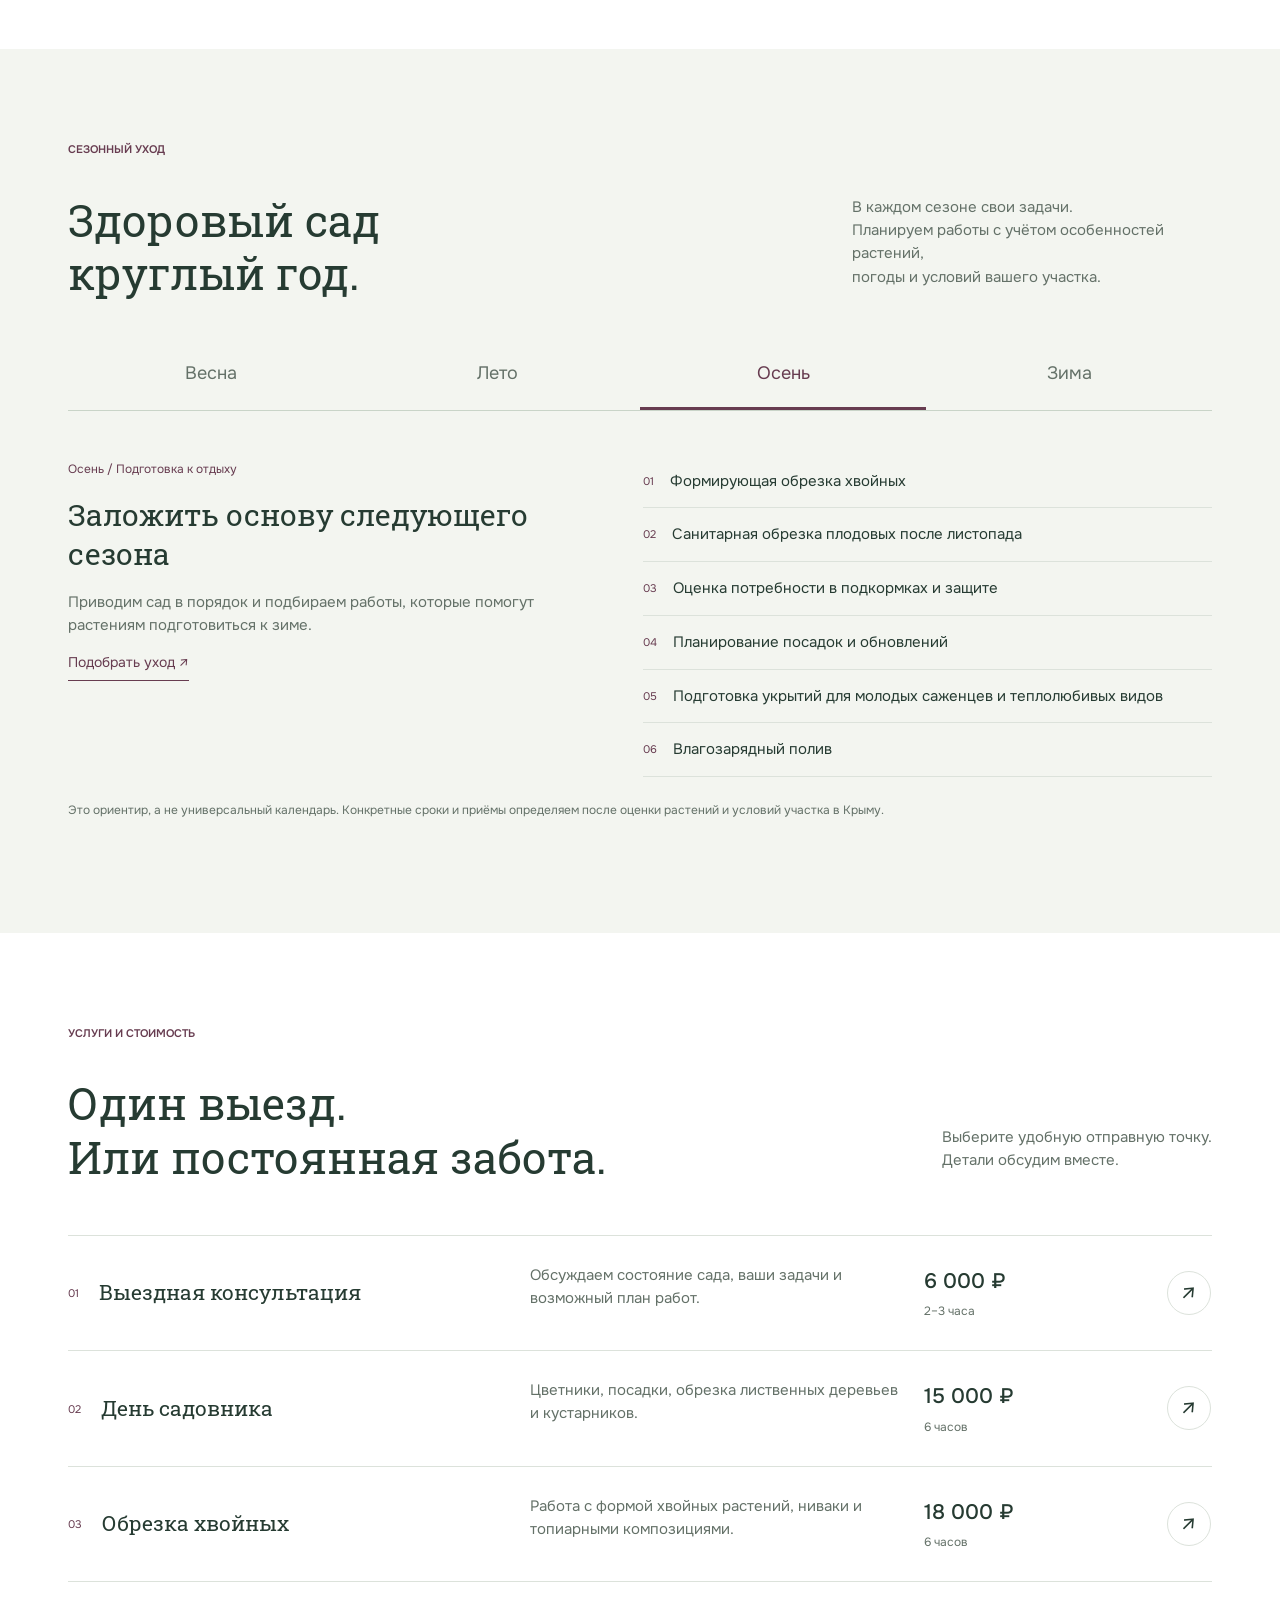
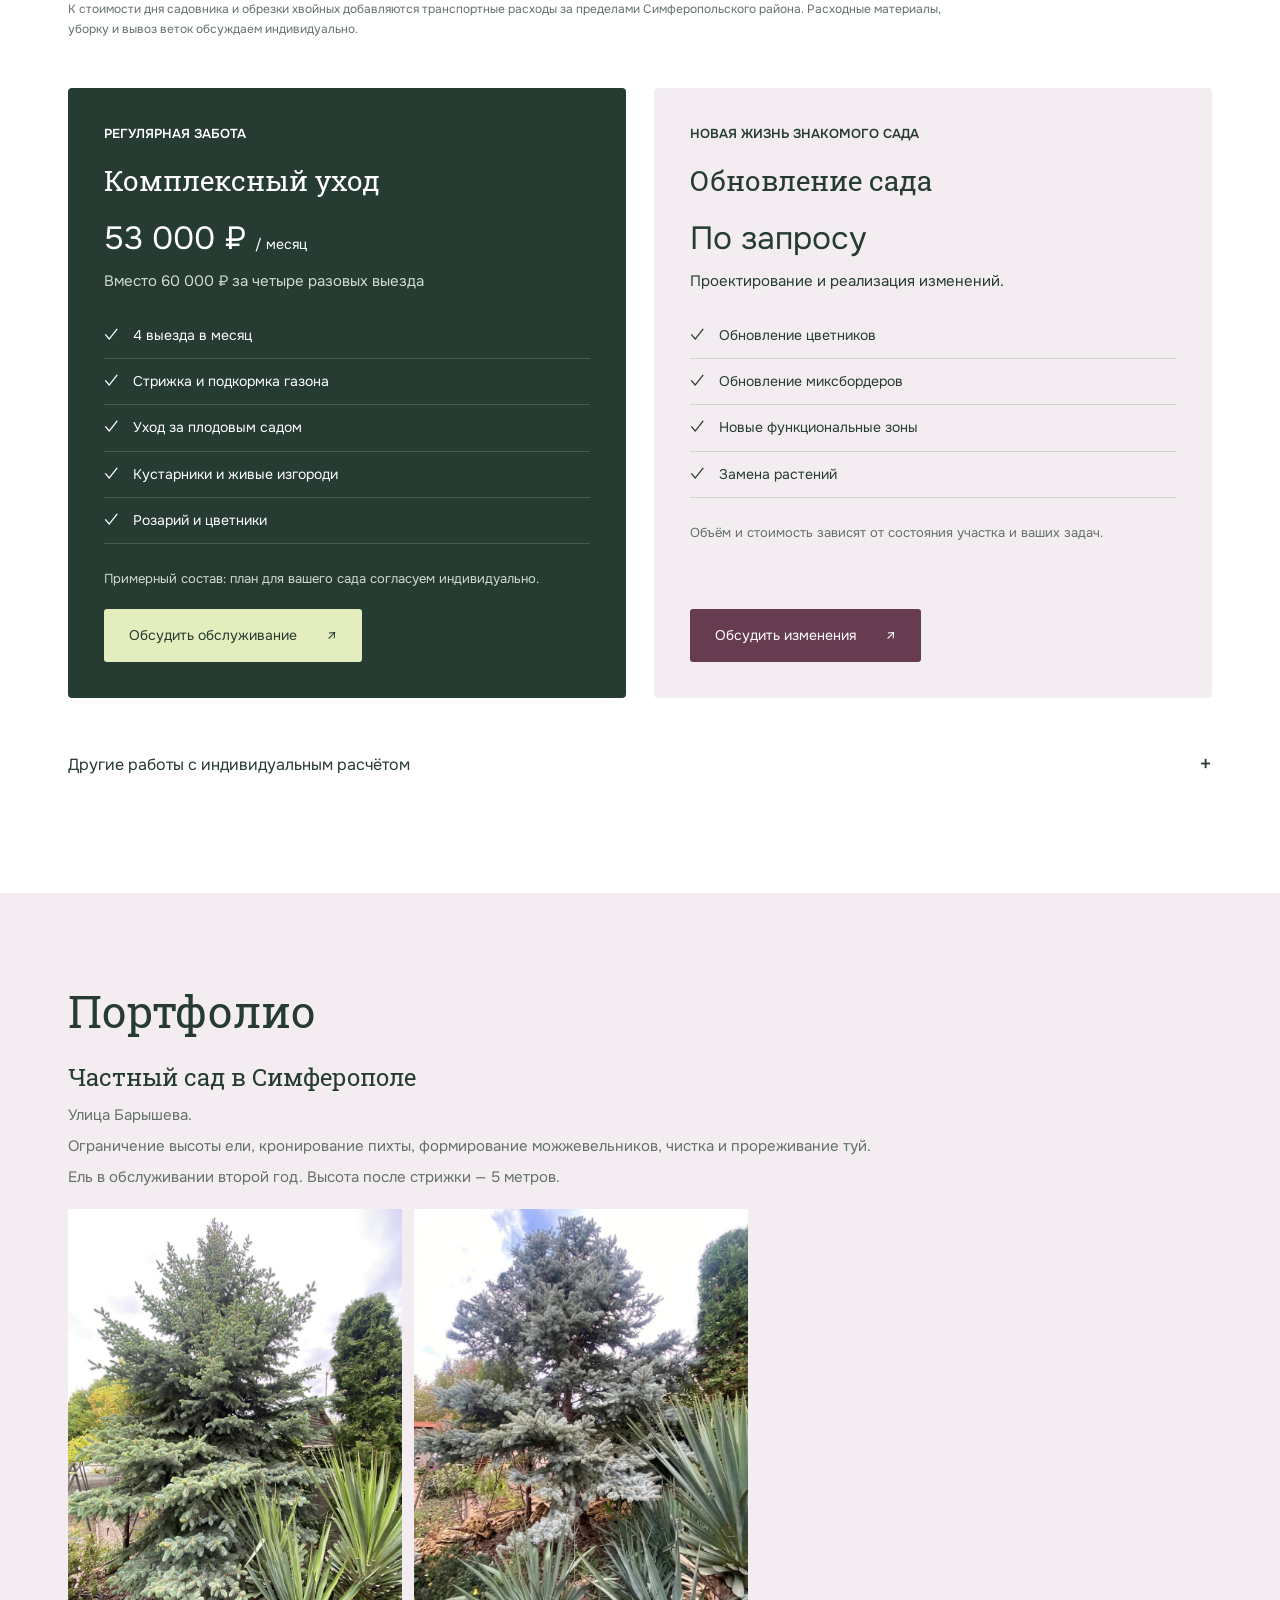
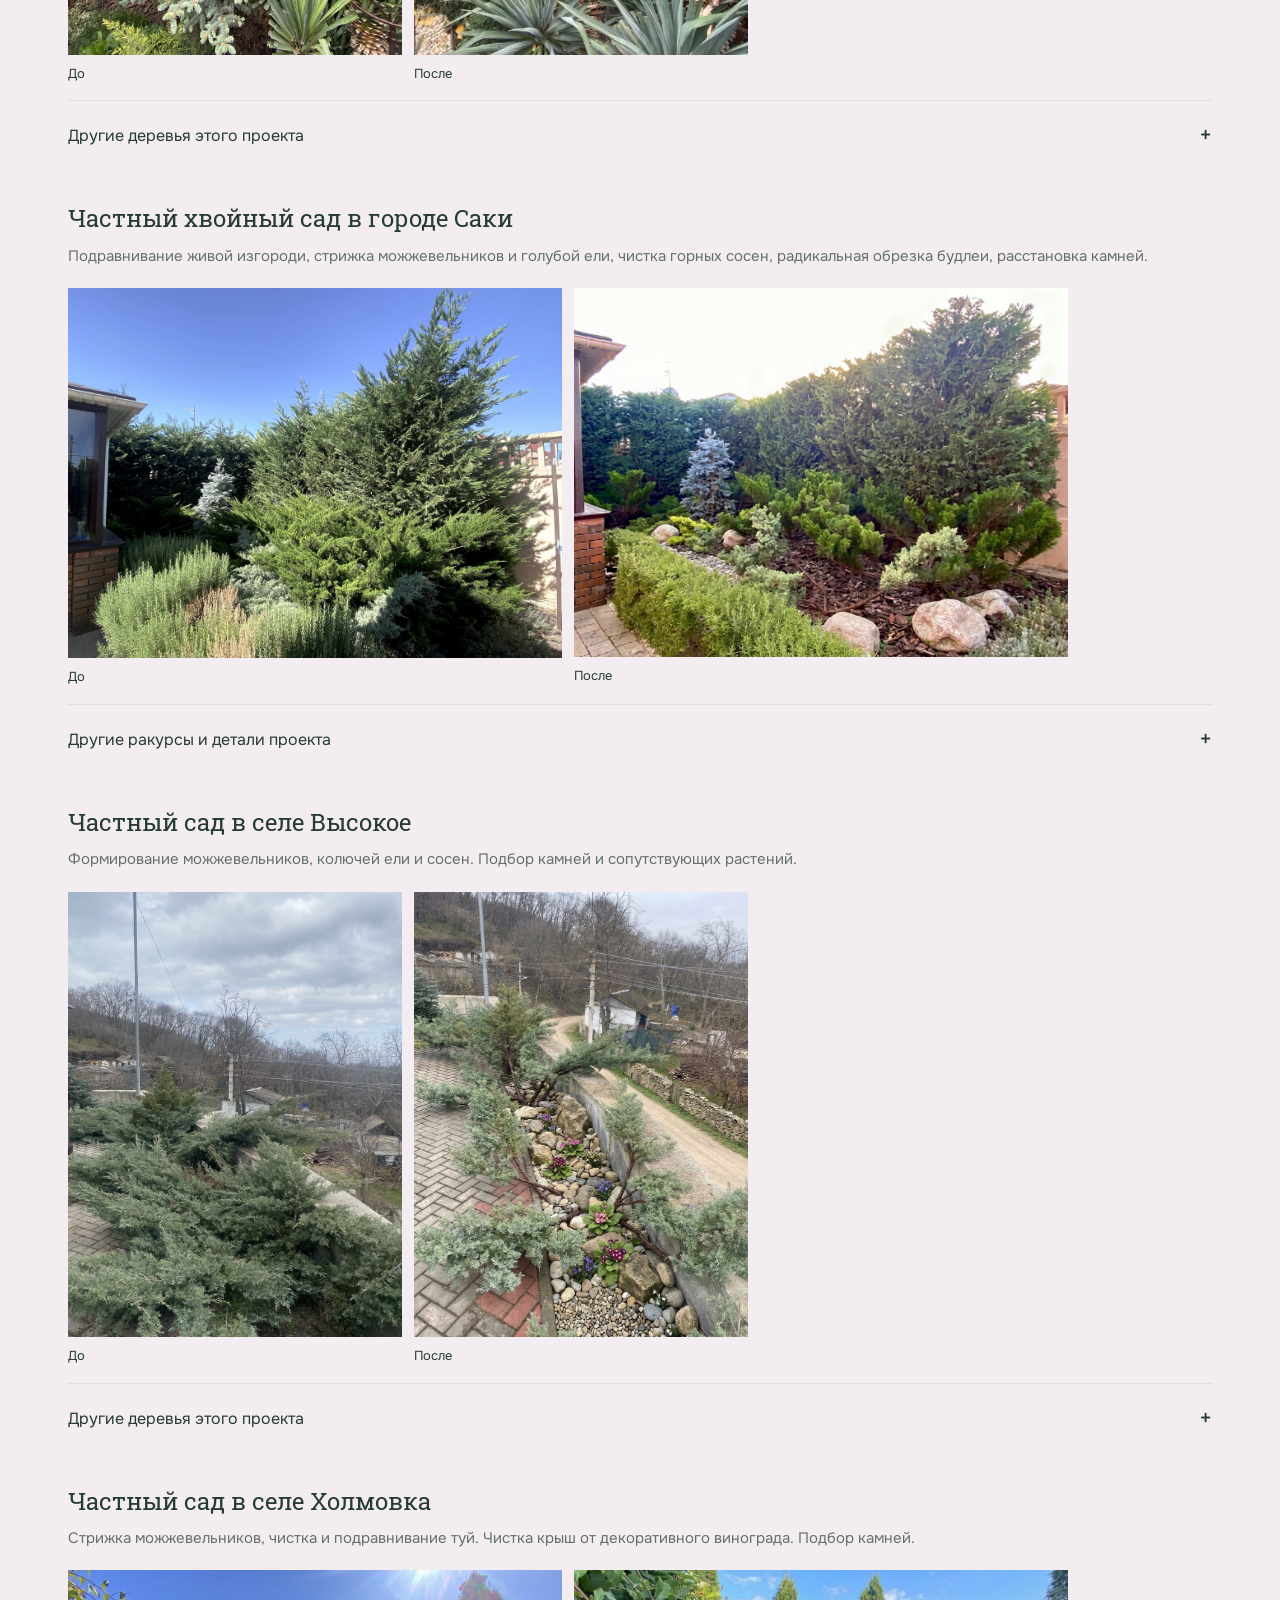
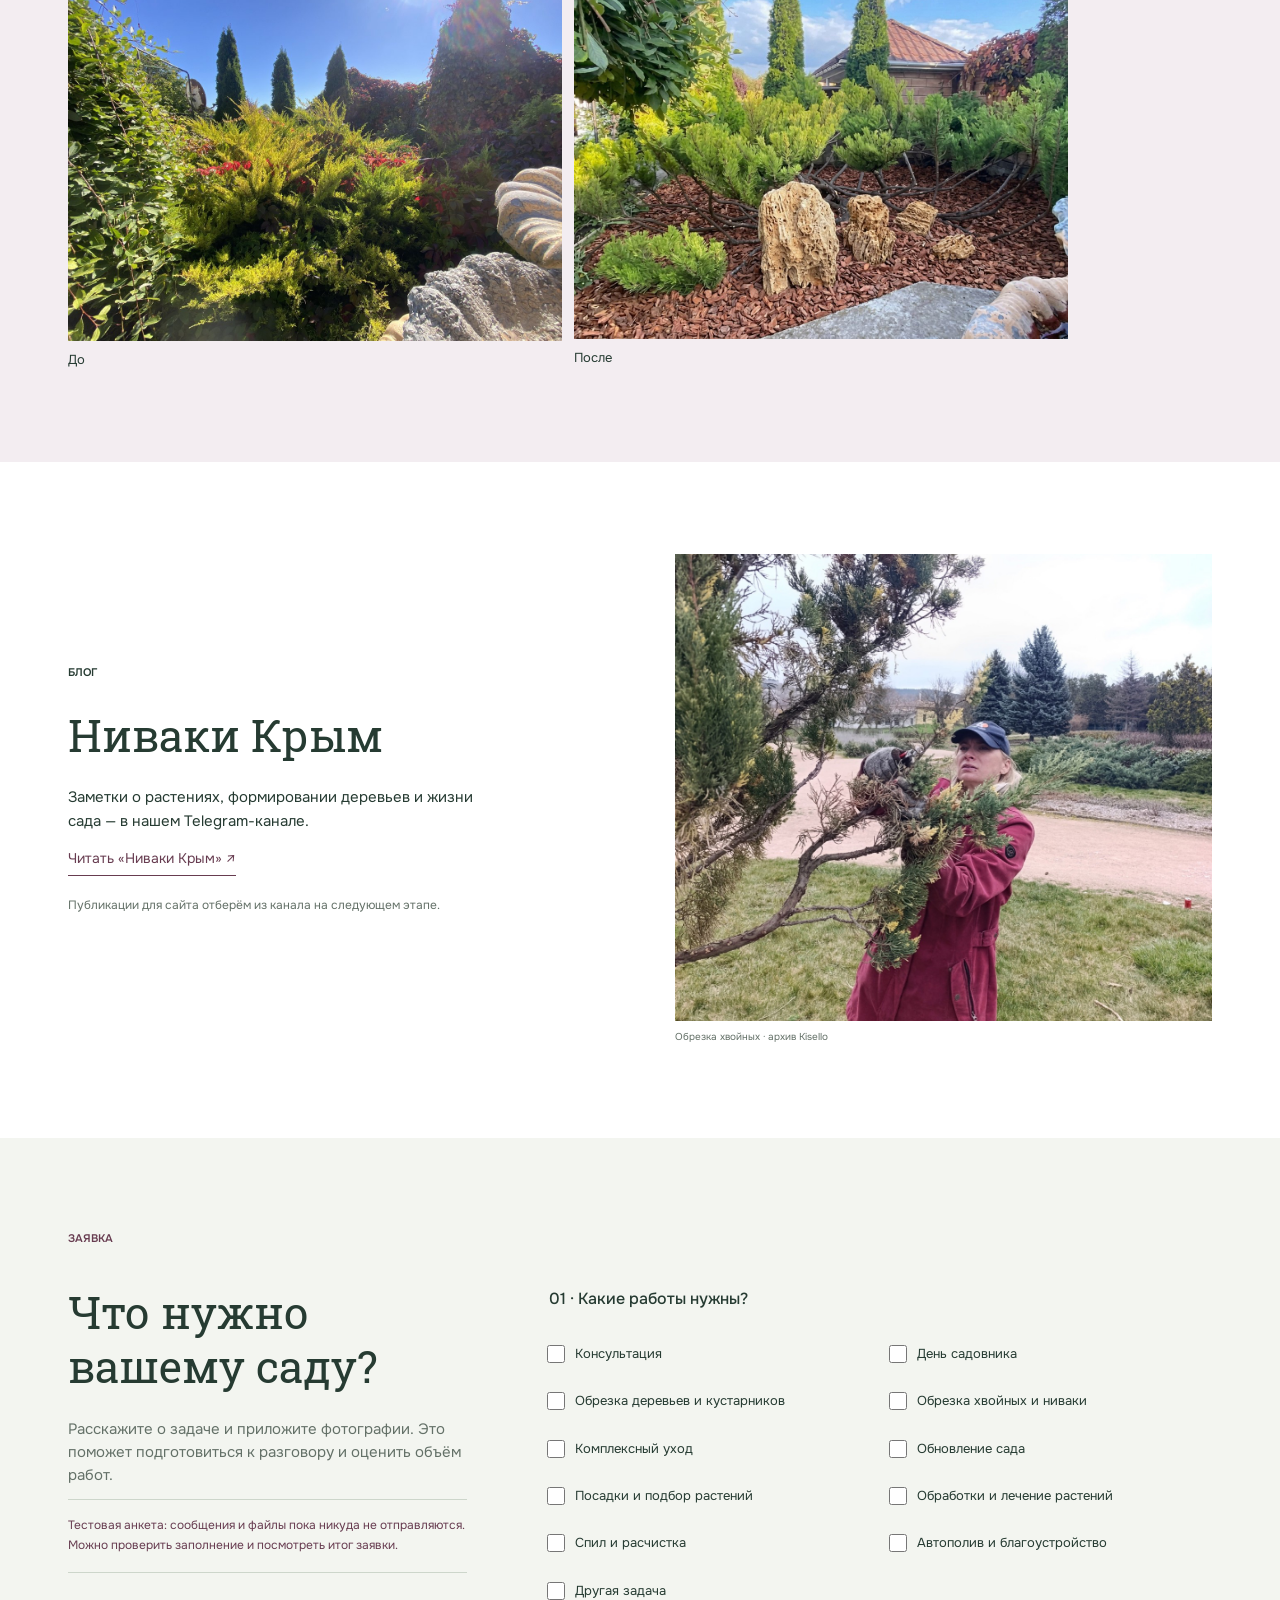
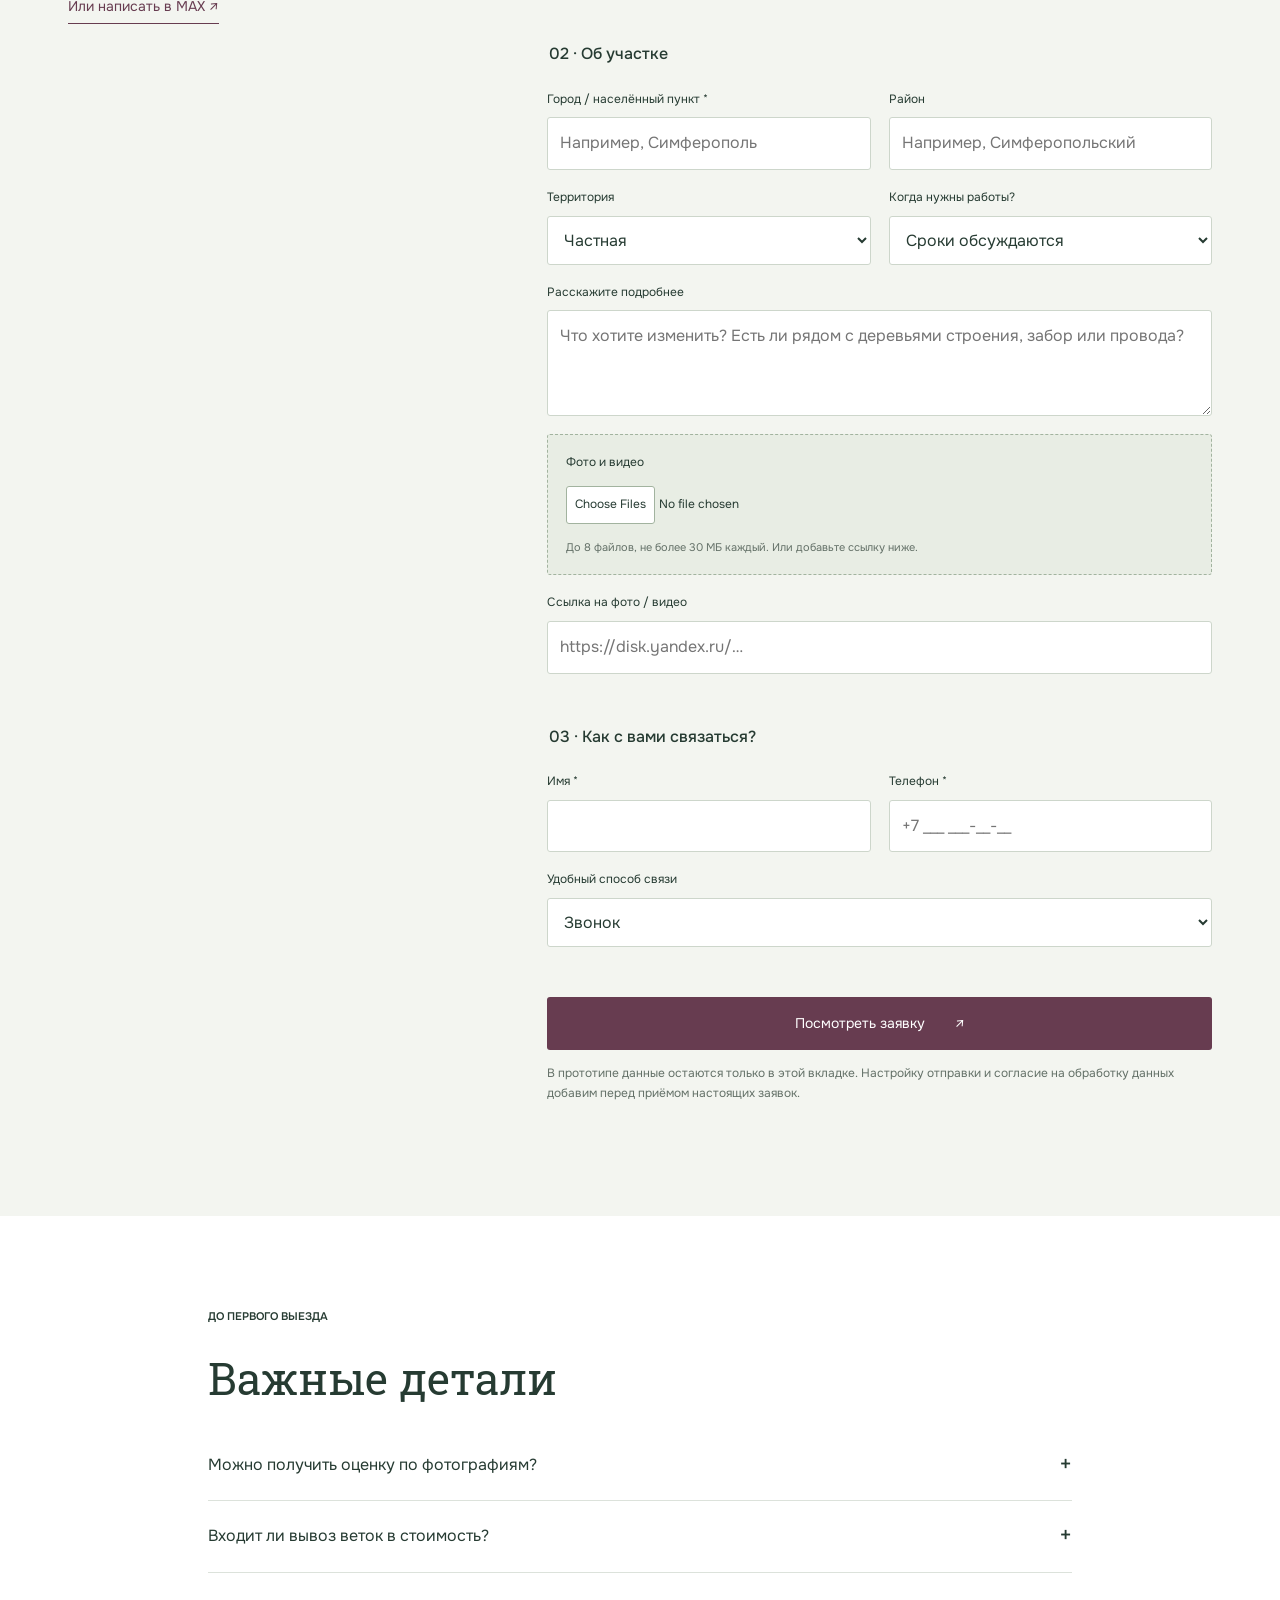
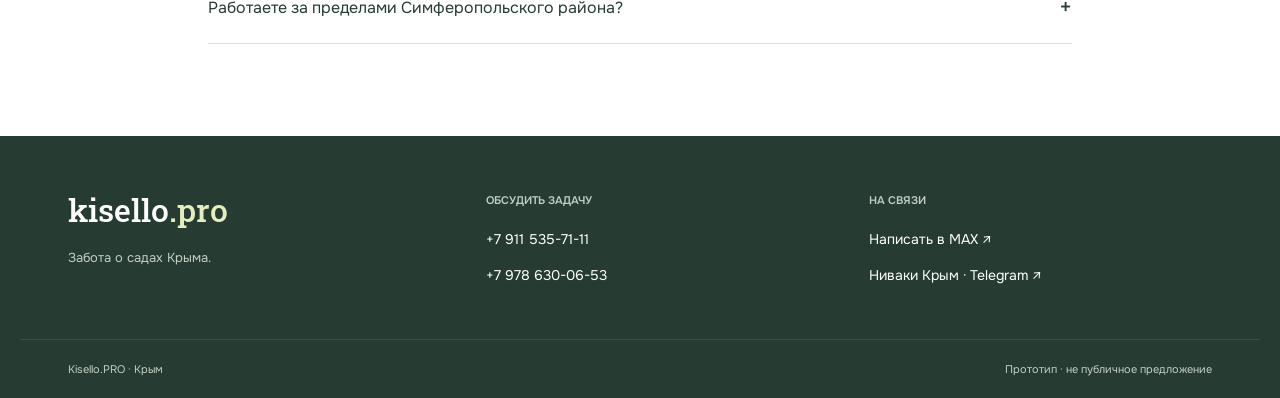
==== commit 875cd418: "Introduce order steps with a heading" ====
--- a/prototype/index.html
+++ b/prototype/index.html
@@ -8,7 +8,7 @@
   <link rel="preconnect" href="https://fonts.googleapis.com">
   <link rel="preconnect" href="https://fonts.gstatic.com" crossorigin>
   <link href="https://fonts.googleapis.com/css2?family=Onest:wght@400;500;600;700&family=Roboto+Slab:wght@400;500;600&display=swap" rel="stylesheet">
-  <link rel="stylesheet" href="styles.css?v=20261127-hero-carousel">
+  <link rel="stylesheet" href="styles.css?v=20261127-order-steps">
   <script src="app.js?v=20261127-hero-carousel" defer></script>
 </head>
 <body>
@@ -70,7 +70,8 @@
           </details>
         </div>
       </div>
-      <div class="principles"><div><span>01</span><h3>Сначала разобраться</h3><p>Фото и описание помогут оценить объём. Если нужен осмотр, договоримся о консультации.</p></div><div><span>02</span><h3>Согласовать детали</h3><p>Обсудим состав работ, доступ к растениям, транспорт и растительные остатки.</p></div><div><span>03</span><h3>Заботиться дальше</h3><p>Разовый выезд или четыре встречи с садом в месяц — подберём подходящий формат.</p></div></div>
+      <h3 class="order-steps-heading">Как оформить заказ?</h3>
+      <div class="principles" aria-label="Этапы оформления заказа"><div><span>01</span><h3>Сначала разобраться</h3><p>Фото и описание помогут оценить объём. Если нужен осмотр, договоримся о консультации.</p></div><div><span>02</span><h3>Согласовать детали</h3><p>Обсудим состав работ, доступ к растениям, транспорт и растительные остатки.</p></div><div><span>03</span><h3>Заботиться дальше</h3><p>Разовый выезд или четыре встречи с садом в месяц — подберём подходящий формат.</p></div></div>
     </section>
 
     <section class="care-band" id="care"><div class="wrap section">
--- a/prototype/styles.css
+++ b/prototype/styles.css
@@ -100,6 +100,8 @@
 .project details h4{font:500 17px/1.4 var(--sans);margin:24px 0 12px}
 .project details .project-photo-pair:last-child{margin-bottom:20px}
 .about-copy .about-mission{line-height:1.4}
+.order-steps-heading{margin:48px 0 0}
+.order-steps-heading+.principles{margin-top:24px}
 .project-photo-pair{max-width:680px;align-items:start;gap:12px}
 .project-photo-pair img{height:auto;aspect-ratio:auto;object-fit:initial;background:transparent}
 .project:first-child .project-photo-pair img{aspect-ratio:3/4;object-fit:cover}
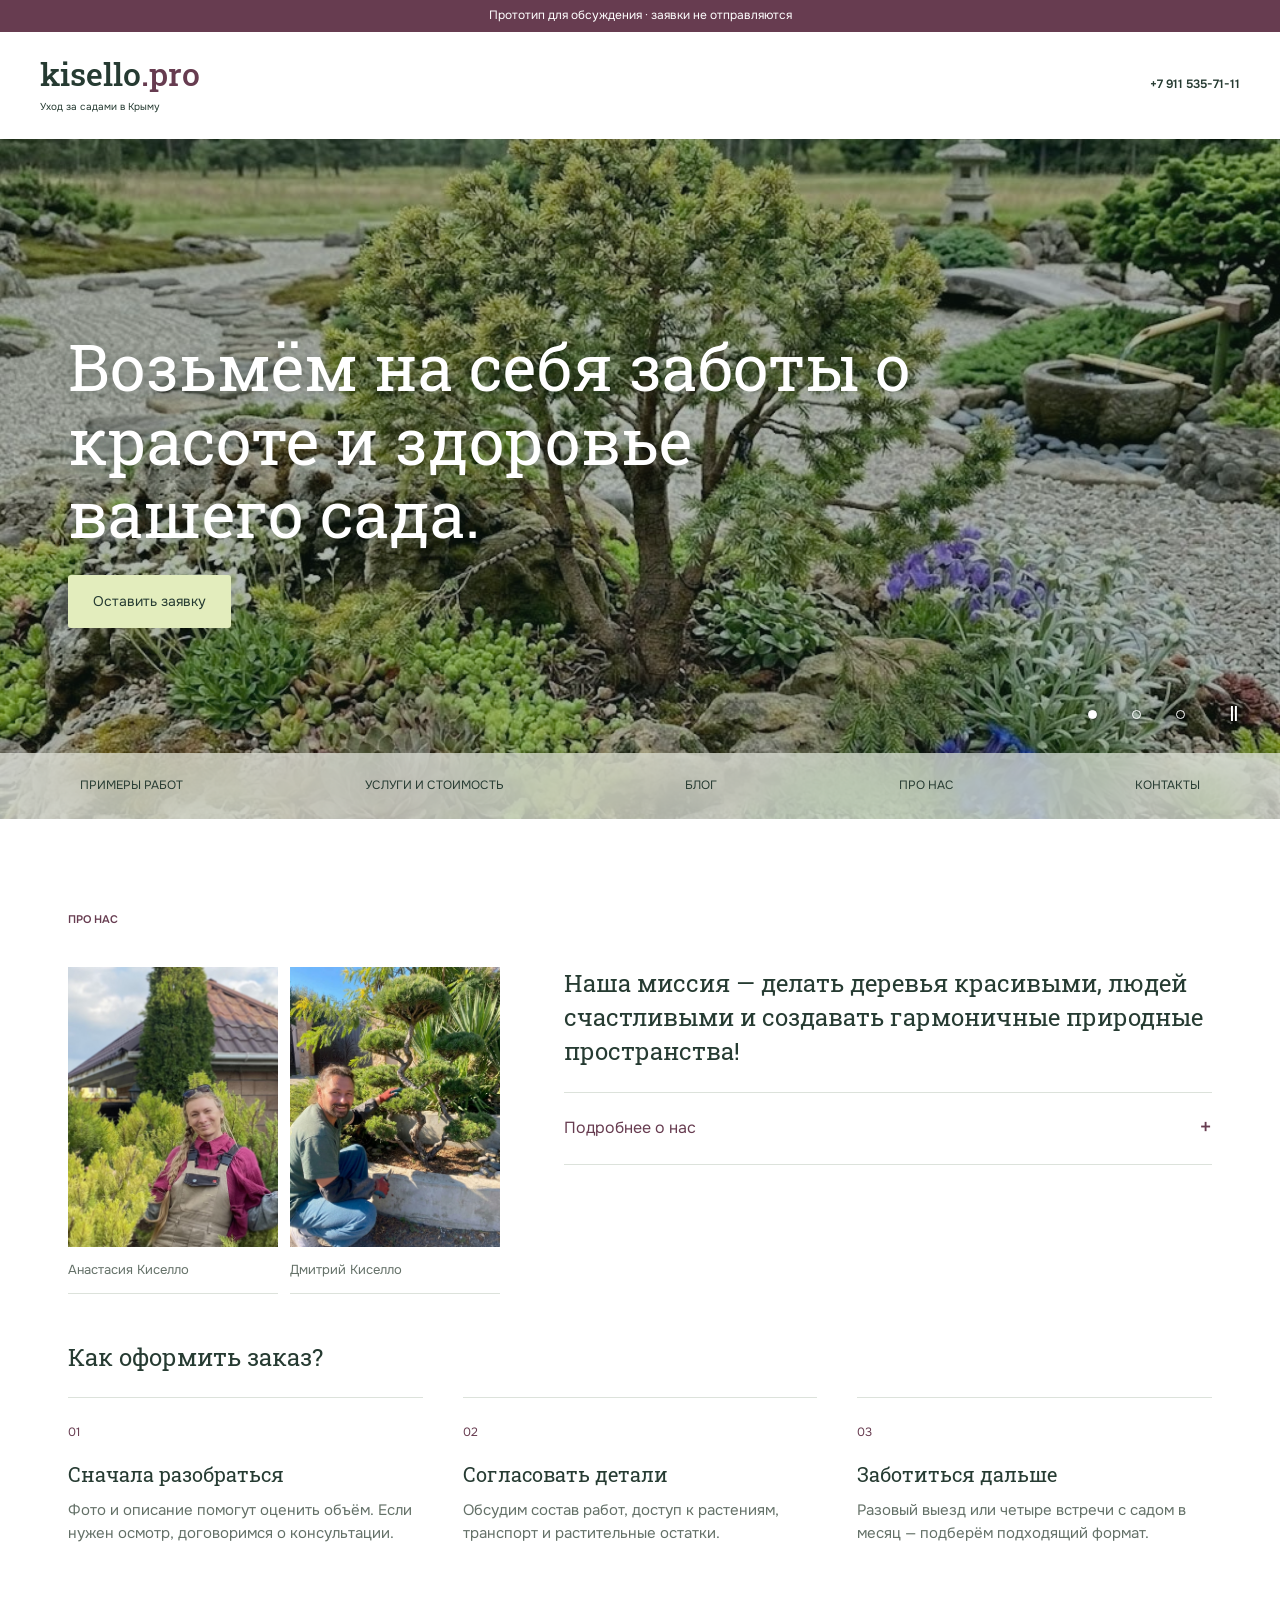
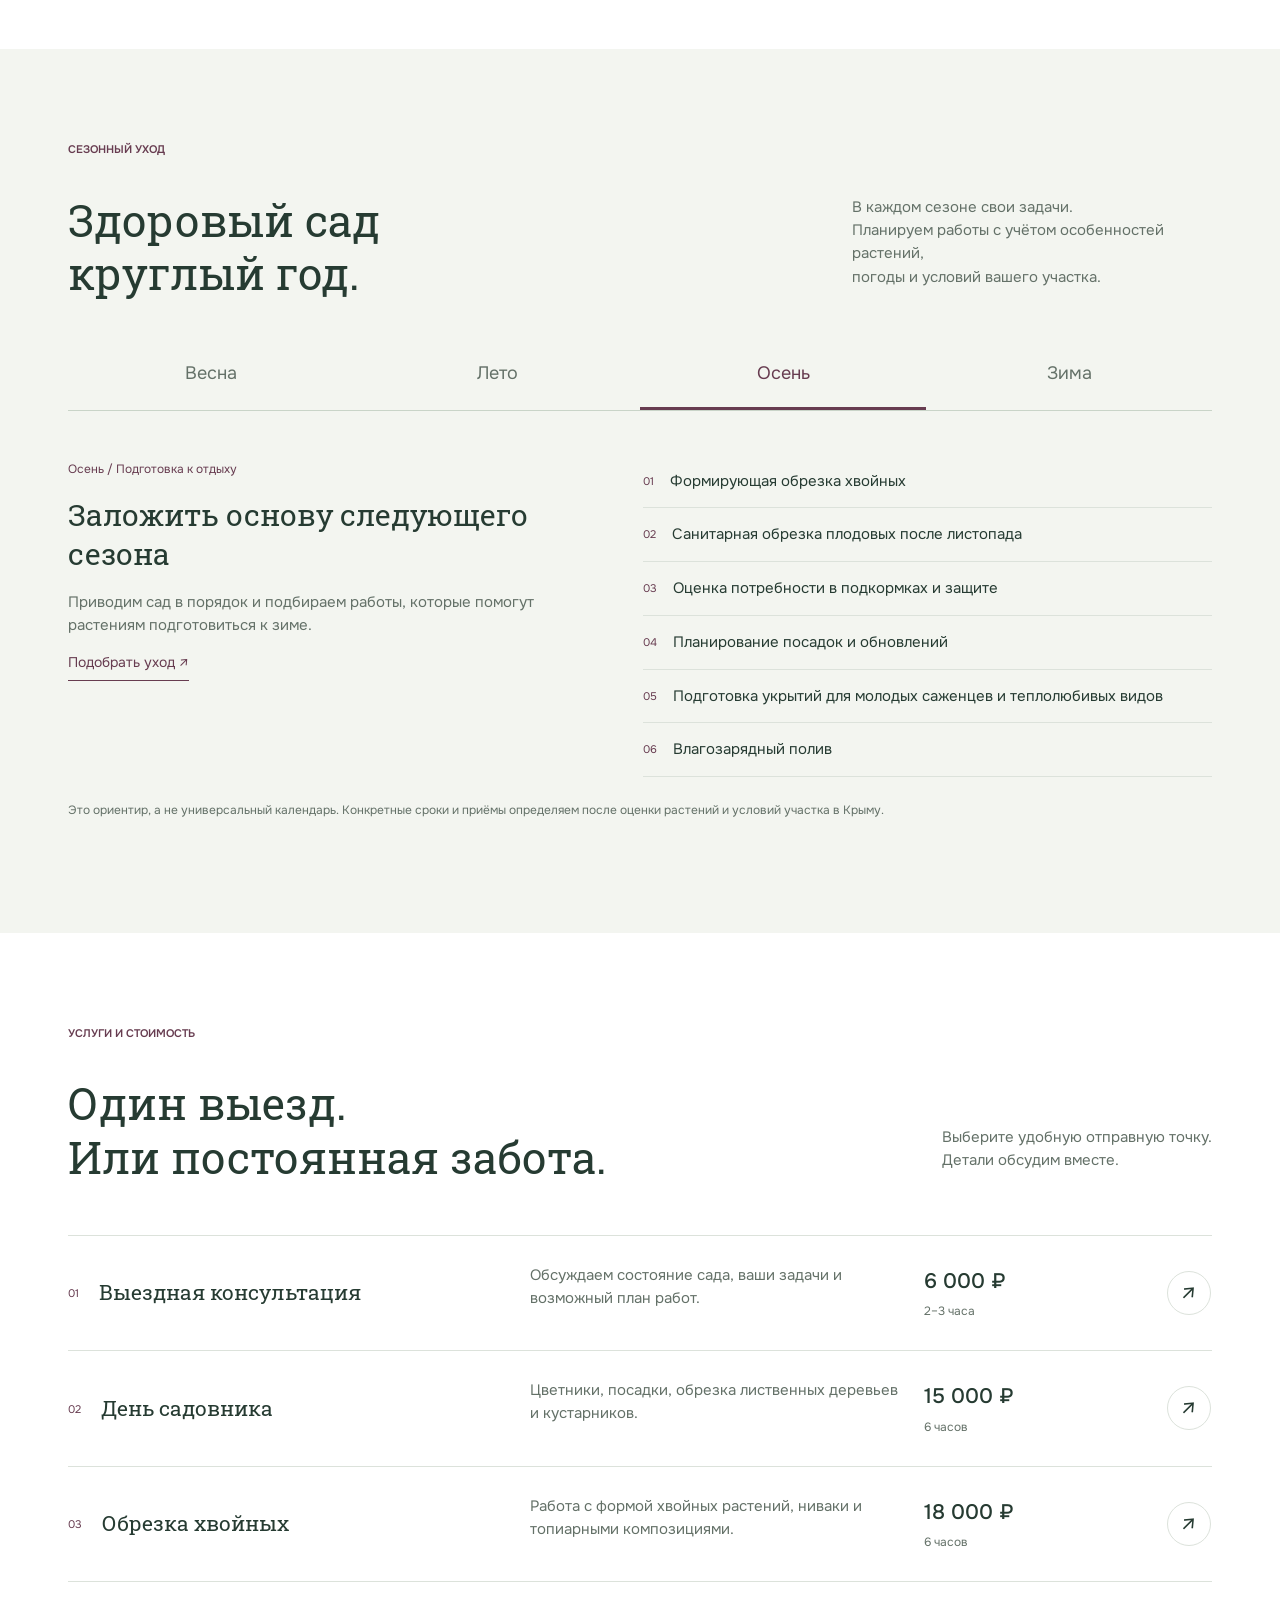
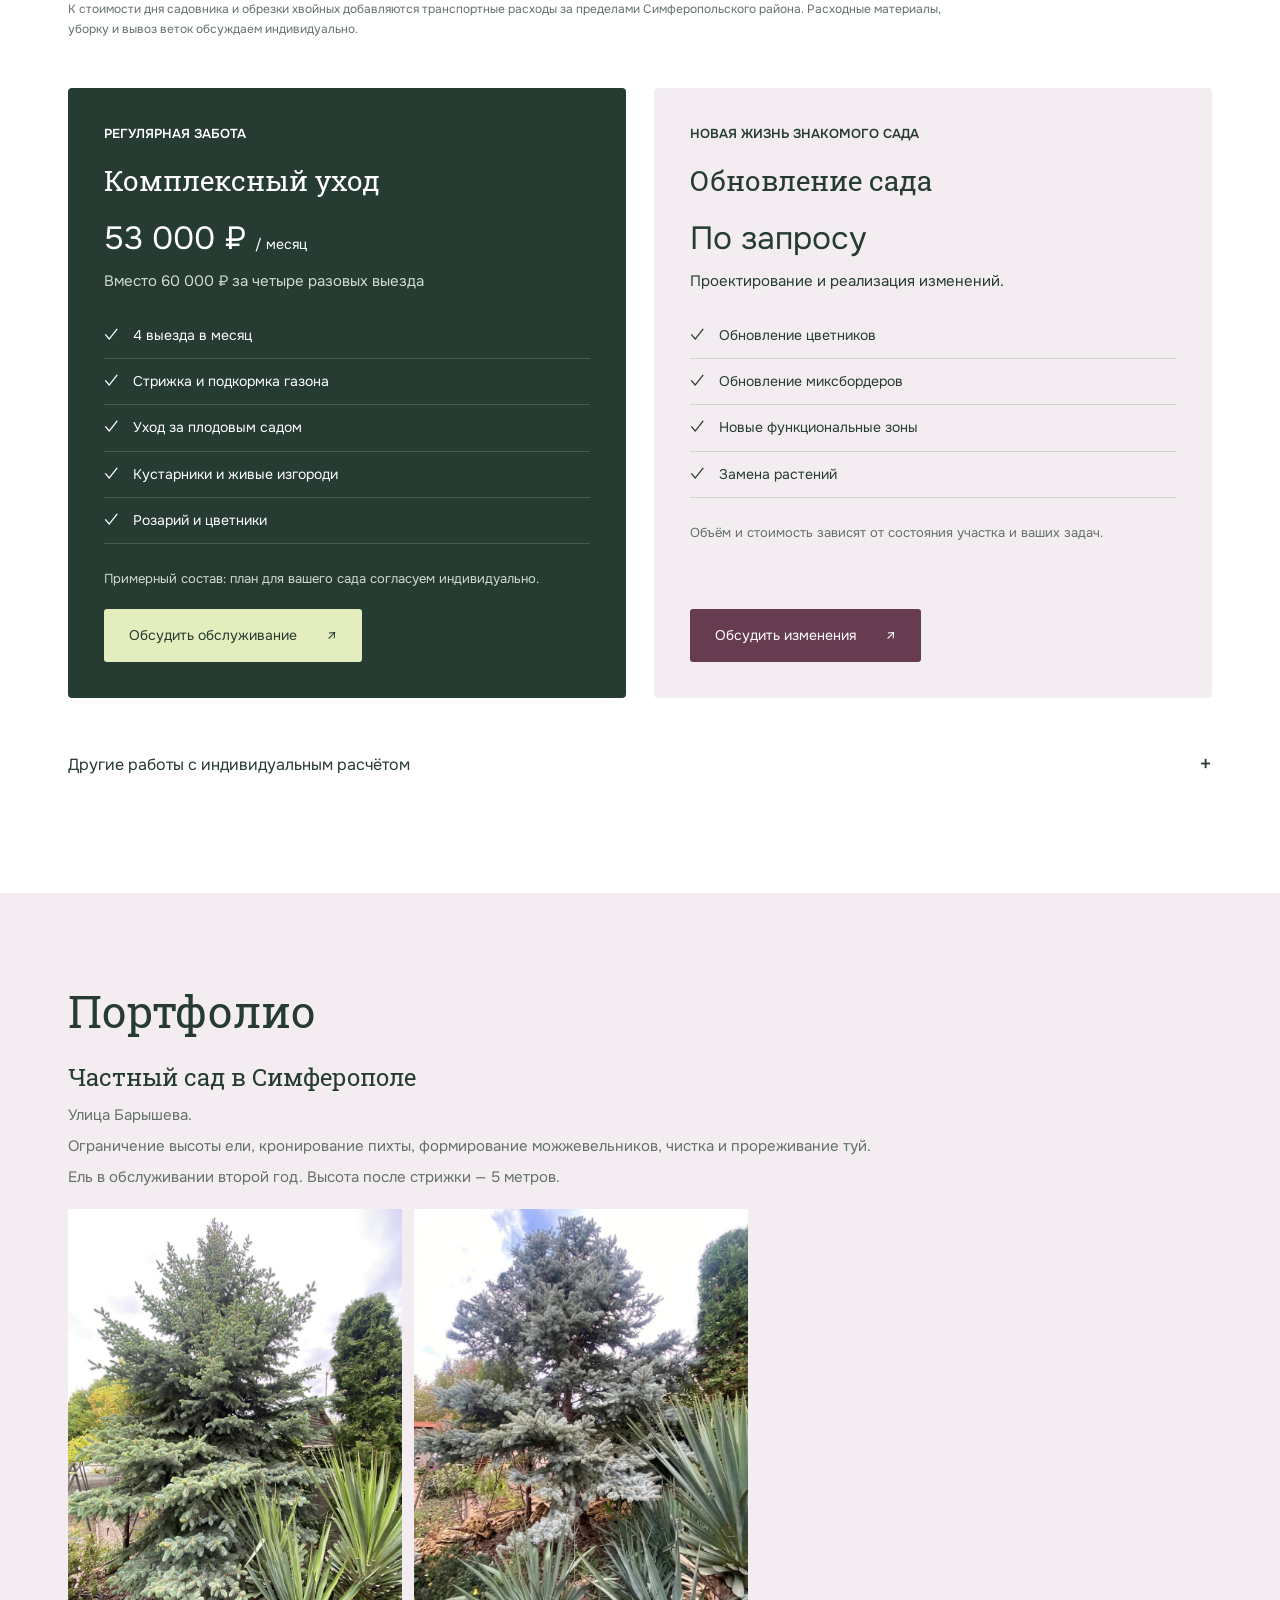
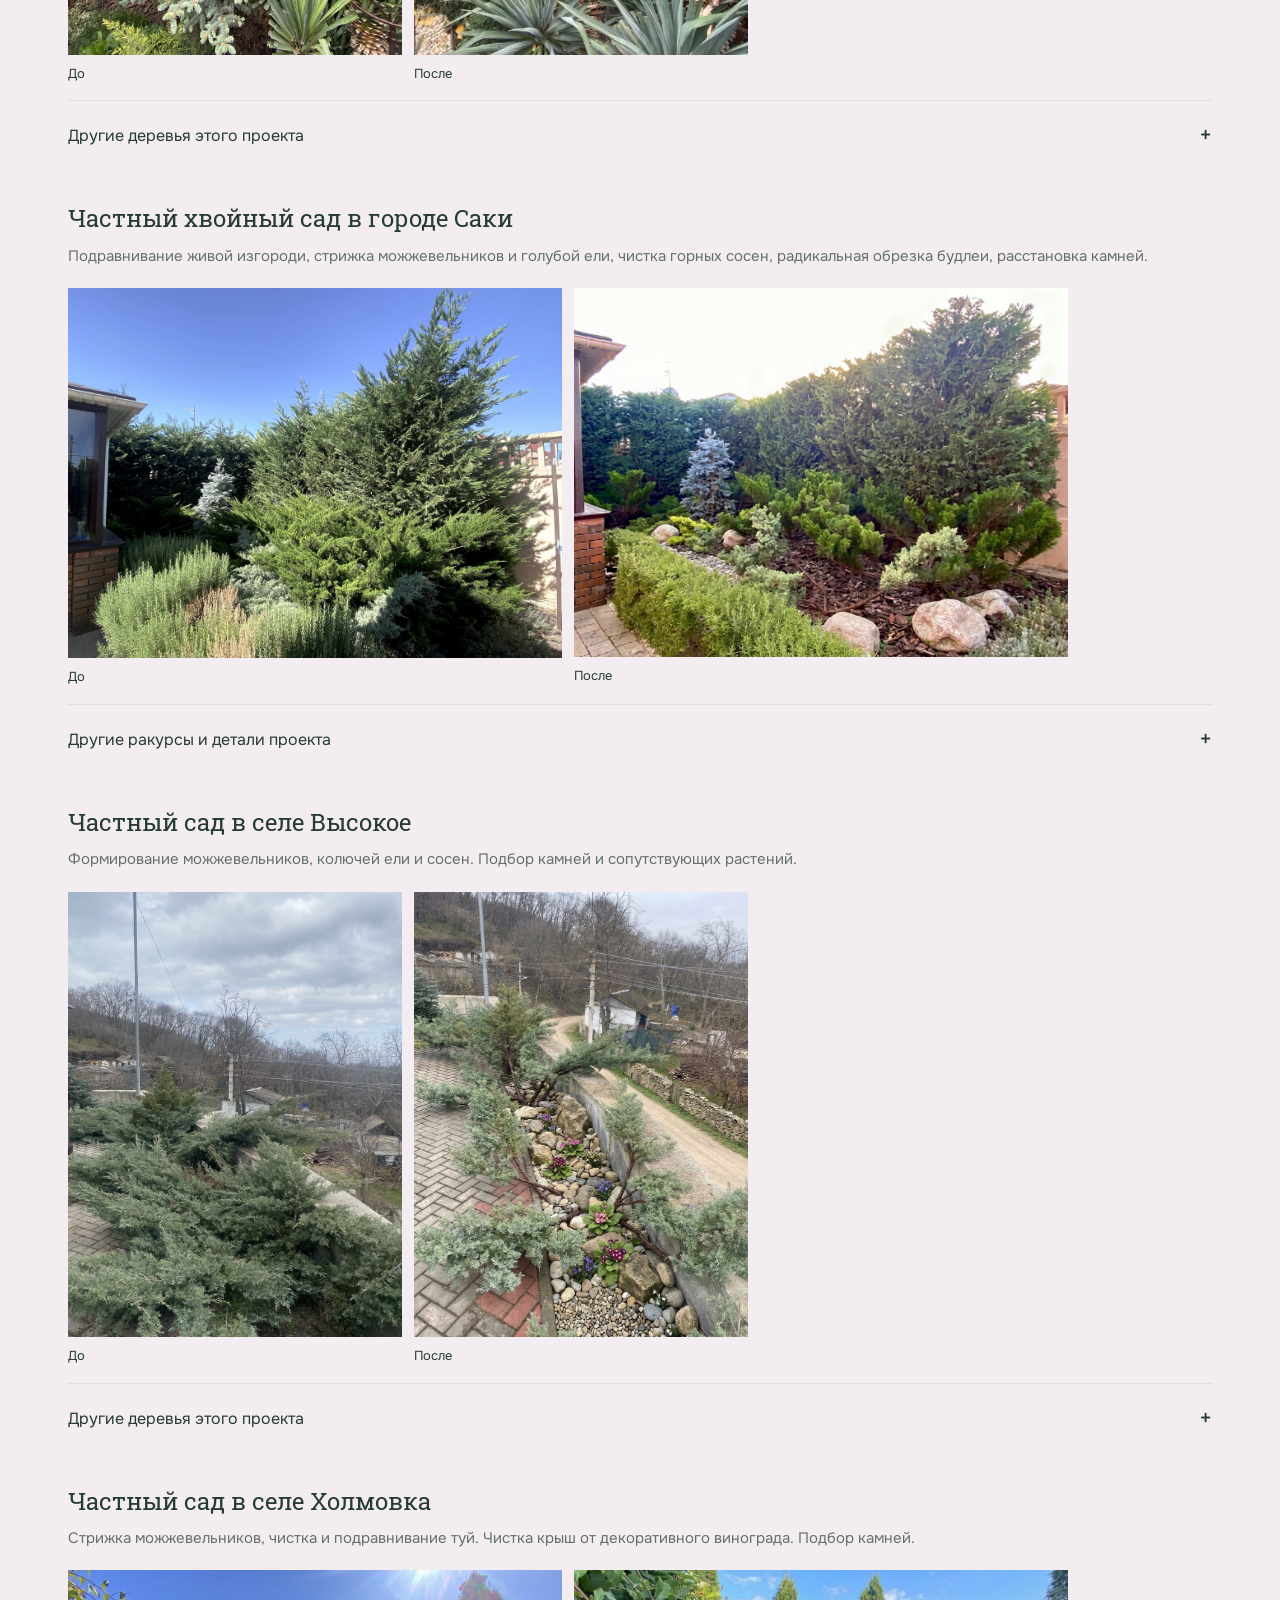
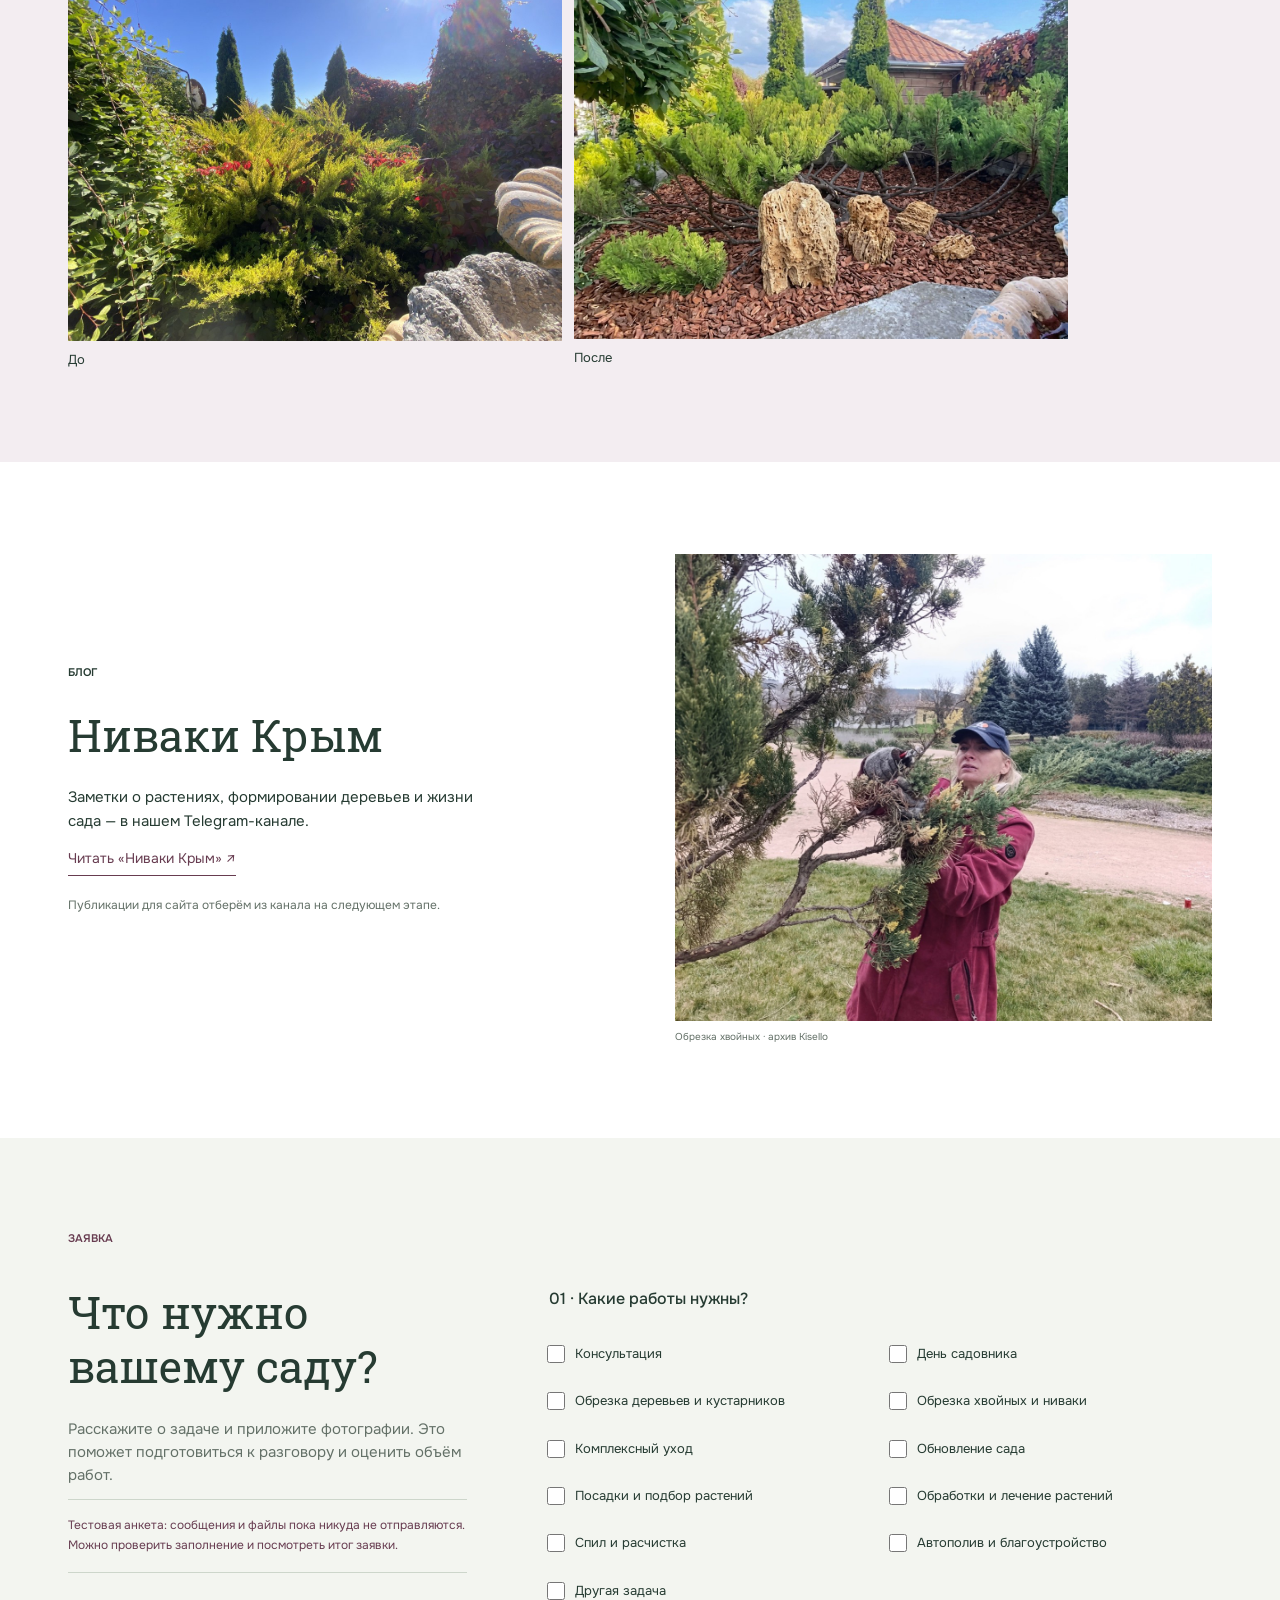
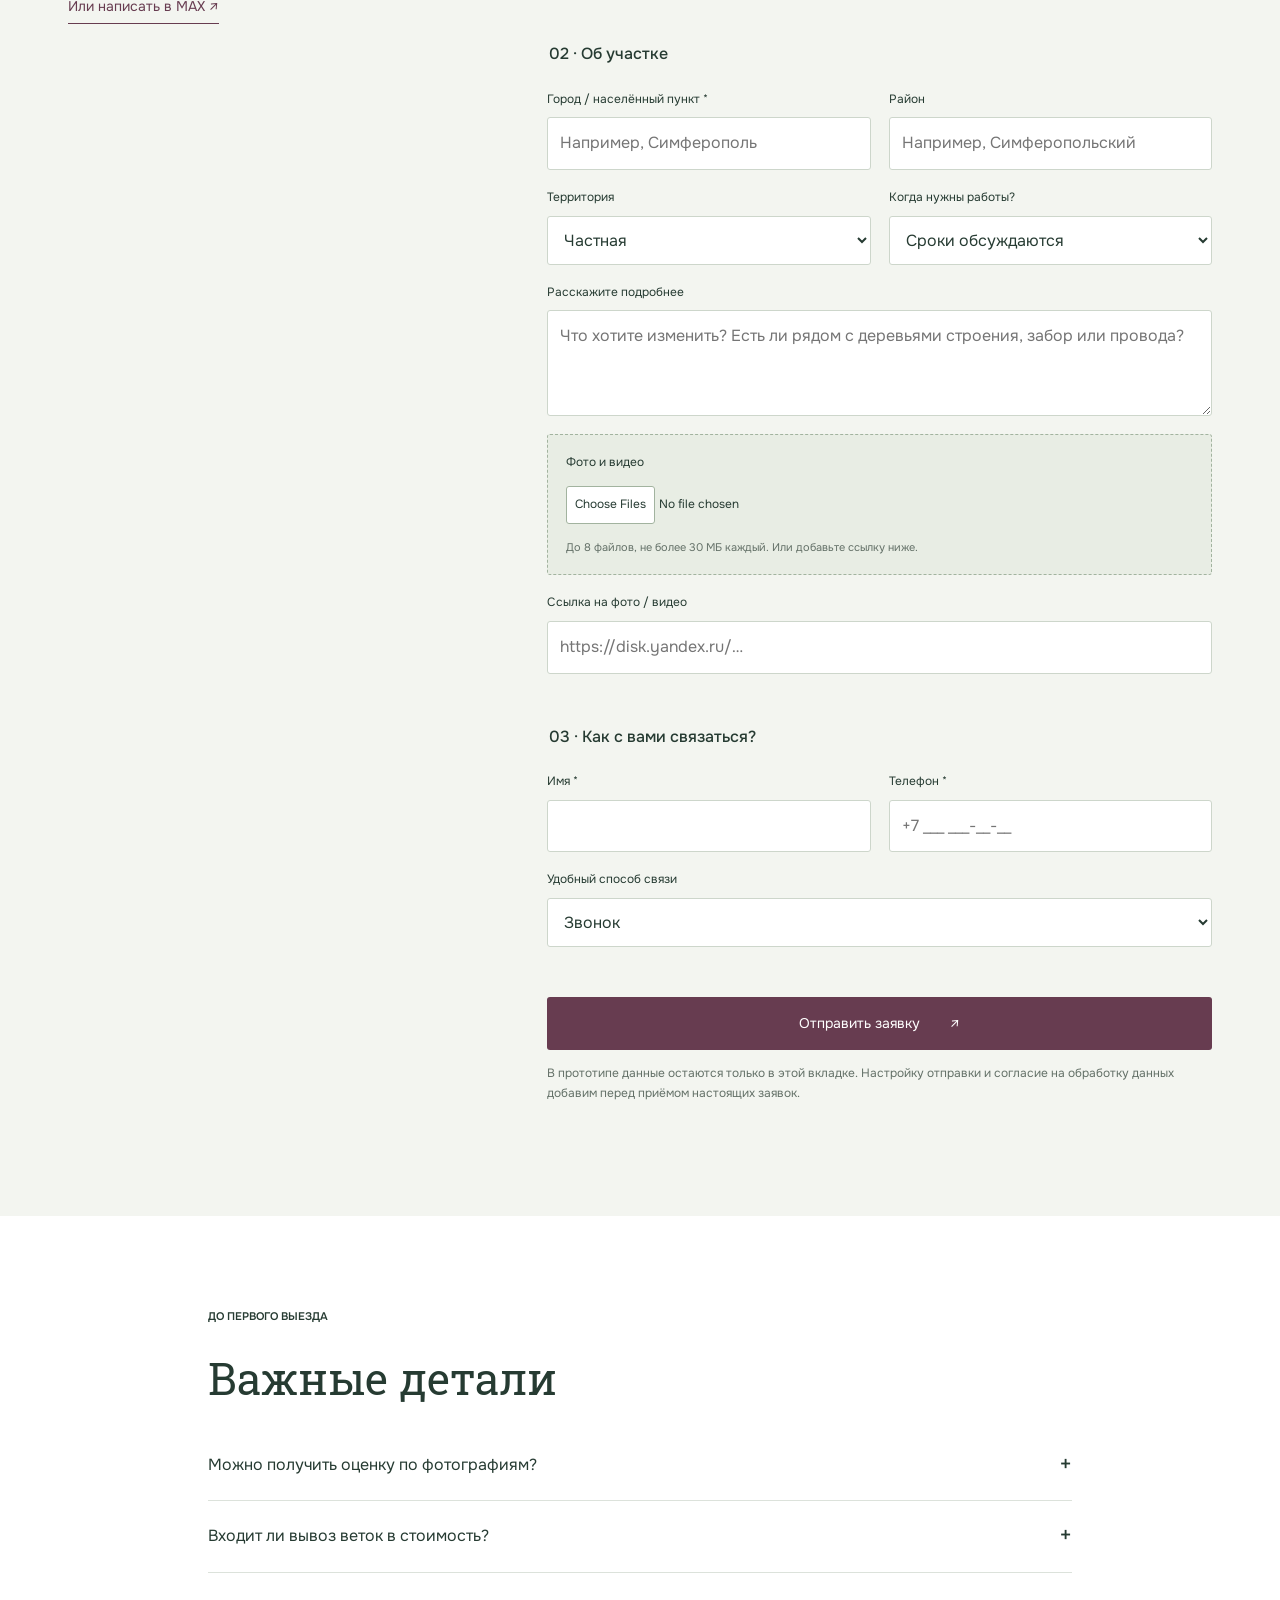
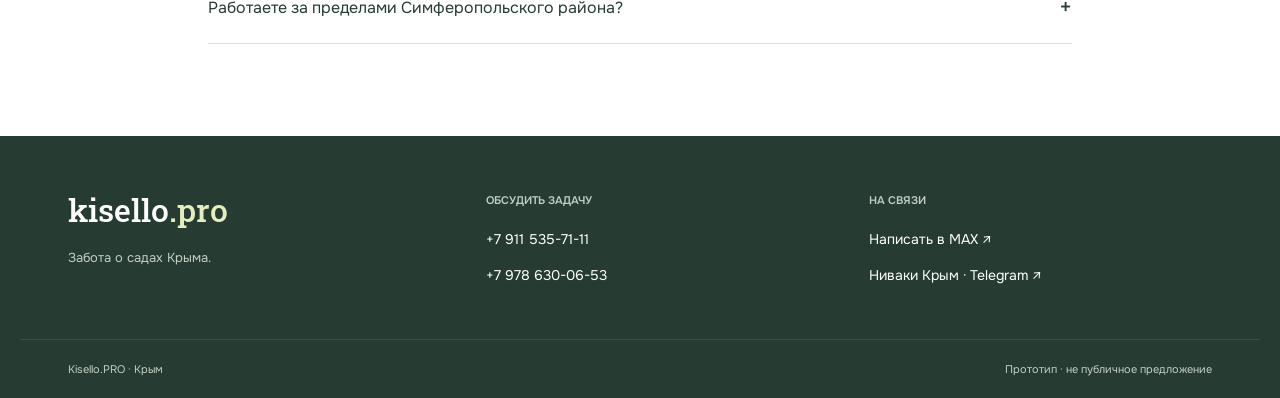
==== commit 996bb4e1: "Fix request heading spacing and update button and team names" ====
--- a/prototype/index.html
+++ b/prototype/index.html
@@ -48,12 +48,12 @@
       <div class="about-grid">
         <div class="about-team">
           <figure class="about-portrait">
-            <img class="about-team-photo" src="assets/portfolio/team.jpg" alt="Настя Киселло среди хвойных" loading="lazy">
-            <figcaption>Настя Киселло</figcaption>
+            <img class="about-team-photo" src="assets/portfolio/team.jpg" alt="Анастасия Киселло среди хвойных" loading="lazy">
+            <figcaption>Анастасия Киселло</figcaption>
           </figure>
           <figure class="about-portrait">
-            <img class="about-team-photo about-team-photo-dima" src="assets/portfolio/dima-pine.jpg" alt="Дима Киселло рядом с сосной ниваки" loading="lazy">
-            <figcaption>Дима Киселло</figcaption>
+            <img class="about-team-photo about-team-photo-dima" src="assets/portfolio/dima-pine.jpg" alt="Дмитрий Киселло рядом с сосной ниваки" loading="lazy">
+            <figcaption>Дмитрий Киселло</figcaption>
           </figure>
         </div>
         <div class="about-copy">
@@ -180,7 +180,7 @@
 
     <section class="section wrap journal" id="journal"><div><p class="eyebrow">Блог</p><h2>Ниваки Крым</h2><p>Заметки о растениях, формировании деревьев и жизни сада — в нашем Telegram-канале.</p><a class="text-link" href="https://t.me/niwaki_krym" target="_blank" rel="noopener">Читать «Ниваки Крым» ↗</a><p class="fineprint">Публикации для сайта отберём из канала на следующем этапе.</p></div><figure><img class="journal-process-photo" src="assets/portfolio/process.jpg" alt="Обрезка хвойного дерева в саду" loading="lazy"><figcaption>Обрезка хвойных · архив Kisello</figcaption></figure></section>
 
-    <section class="request-band" id="request"><div class="wrap section"><div class="section-top"><p class="eyebrow">Заявка</p></div><div class="request-layout"><div class="request-intro"><h2>Что нужно<br>вашему саду?</h2><p>Расскажите о задаче и приложите фотографии. Это поможет подготовиться к разговору и оценить объём работ.</p><p class="demo-note">Тестовая анкета: сообщения и файлы пока никуда не отправляются. Можно проверить заполнение и посмотреть итог заявки.</p><a class="text-link" href="https://max.ru/u/f9LHodD0cOKmEEXdV9DIoEPJiffPhOguxo5fuCnsmpPTBM0ATQYbMcMLMM8" target="_blank" rel="noopener">Или написать в MAX ↗</a></div>
+    <section class="request-band" id="request"><div class="wrap section"><div class="section-top"><p class="eyebrow">Заявка</p></div><div class="request-layout"><div class="request-intro"><h2>Что нужно <br>вашему саду?</h2><p>Расскажите о задаче и приложите фотографии. Это поможет подготовиться к разговору и оценить объём работ.</p><p class="demo-note">Тестовая анкета: сообщения и файлы пока никуда не отправляются. Можно проверить заполнение и посмотреть итог заявки.</p><a class="text-link" href="https://max.ru/u/f9LHodD0cOKmEEXdV9DIoEPJiffPhOguxo5fuCnsmpPTBM0ATQYbMcMLMM8" target="_blank" rel="noopener">Или написать в MAX ↗</a></div>
       <form id="request-form">
         <fieldset><legend>01 · Какие работы нужны?</legend><div class="service-choices" id="service-choices"></div><p class="field-error" id="service-error" role="alert" hidden>Выберите хотя бы одну услугу.</p></fieldset>
         <fieldset><legend>02 · Об участке</legend><div class="form-grid"><label>Город / населённый пункт *<input name="city" required autocomplete="address-level2" placeholder="Например, Симферополь"></label><label>Район<input name="district" placeholder="Например, Симферопольский"></label><label>Территория<select name="territory"><option>Частная</option><option>Общественная</option><option>Другая</option></select></label><label>Когда нужны работы?<select name="timing"><option>Сроки обсуждаются</option><option>Как можно скорее</option><option>В этом месяце</option><option>Есть конкретная дата</option></select></label><label id="date-field" hidden>Желаемая дата<input type="date" name="date"></label></div>
@@ -188,7 +188,7 @@
         <label>Расскажите подробнее<textarea name="description" rows="3" placeholder="Что хотите изменить? Есть ли рядом с деревьями строения, забор или провода?"></textarea></label>
         <label class="upload">Фото и видео<input id="attachments" type="file" multiple accept="image/*,video/*"><span>До 8 файлов, не более 30 МБ каждый. Или добавьте ссылку ниже.</span></label><div id="file-list" aria-live="polite"></div><p id="file-error" class="field-error" role="alert" hidden></p><label>Ссылка на фото / видео<input type="url" name="mediaLink" placeholder="https://disk.yandex.ru/…"></label></fieldset>
         <fieldset><legend>03 · Как с вами связаться?</legend><div class="form-grid"><label>Имя *<input name="name" autocomplete="given-name" required></label><label>Телефон *<input type="tel" name="phone" autocomplete="tel" required placeholder="+7 ___ ___-__-__" pattern="[+0-9 ()\-]{10,22}"></label></div><label>Удобный способ связи<select name="contact"><option>Звонок</option><option>MAX</option><option>Telegram</option></select></label><label id="telegram-field" hidden>Имя пользователя в Telegram<input name="telegram" placeholder="@username"></label></fieldset>
-        <button class="button submit-button" type="submit">Посмотреть заявку <span aria-hidden="true">↗</span></button><p class="fineprint">В прототипе данные остаются только в этой вкладке. Настройку отправки и согласие на обработку данных добавим перед приёмом настоящих заявок.</p>
+        <button class="button submit-button" type="submit">Отправить заявку <span aria-hidden="true">↗</span></button><p class="fineprint">В прототипе данные остаются только в этой вкладке. Настройку отправки и согласие на обработку данных добавим перед приёмом настоящих заявок.</p>
       </form></div></div></section>
     <section class="section wrap faq"><p class="eyebrow">До первого выезда</p><h2>Важные детали</h2><details><summary>Можно получить оценку по фотографиям?</summary><p>Фотографии помогают предварительно понять задачу. Если по ним недостаточно информации, обсудим осмотр участка. Окончательный состав работ и стоимость согласуем после уточнения деталей.</p></details><details><summary>Входит ли вывоз веток в стоимость?</summary><p>Расходники, уборка и вывоз растительных остатков обсуждаются индивидуально. Отметьте в заявке, нужен ли вывоз, чтобы учесть его при расчёте.</p></details><details><summary>Работаете за пределами Симферопольского района?</summary><p>Работаем по Крыму. Для дня садовника и обрезки хвойных за пределами Симферопольского района дополнительно учитываются транспортные расходы.</p></details></section>
   </main>
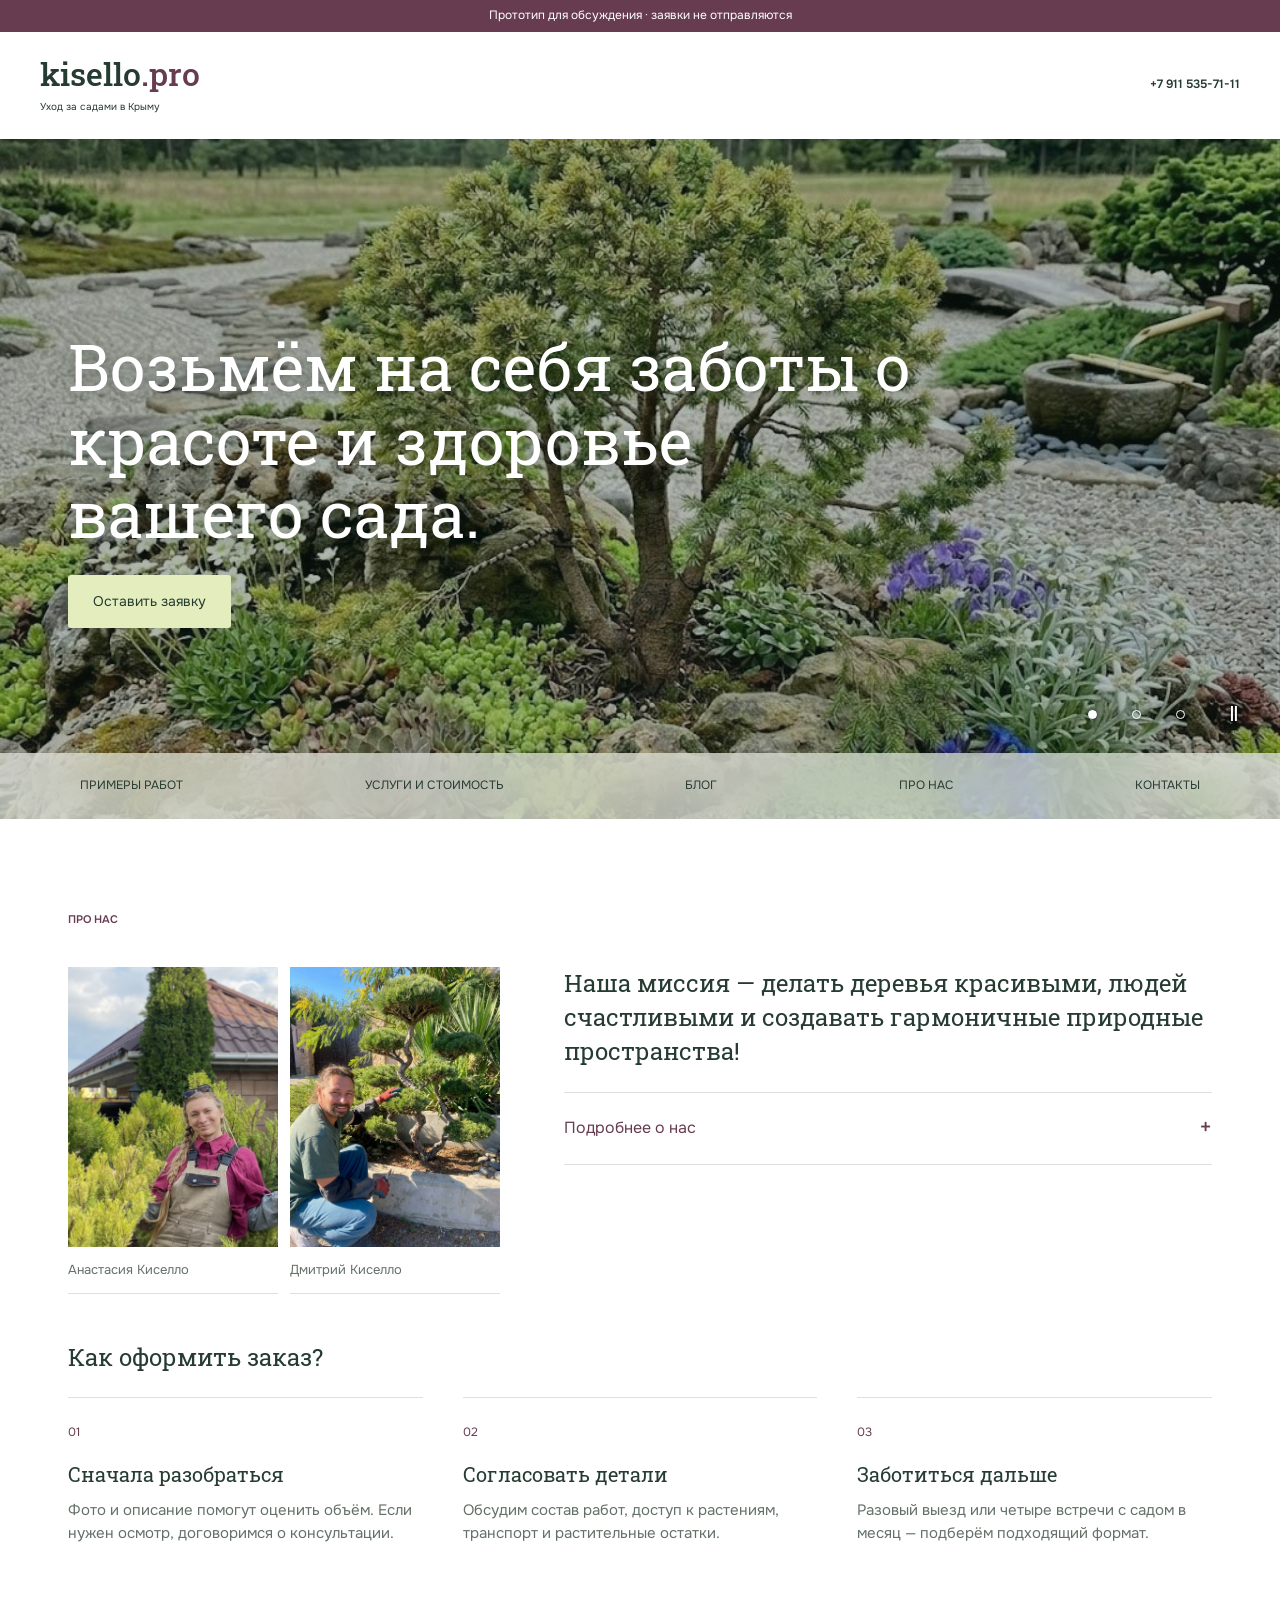
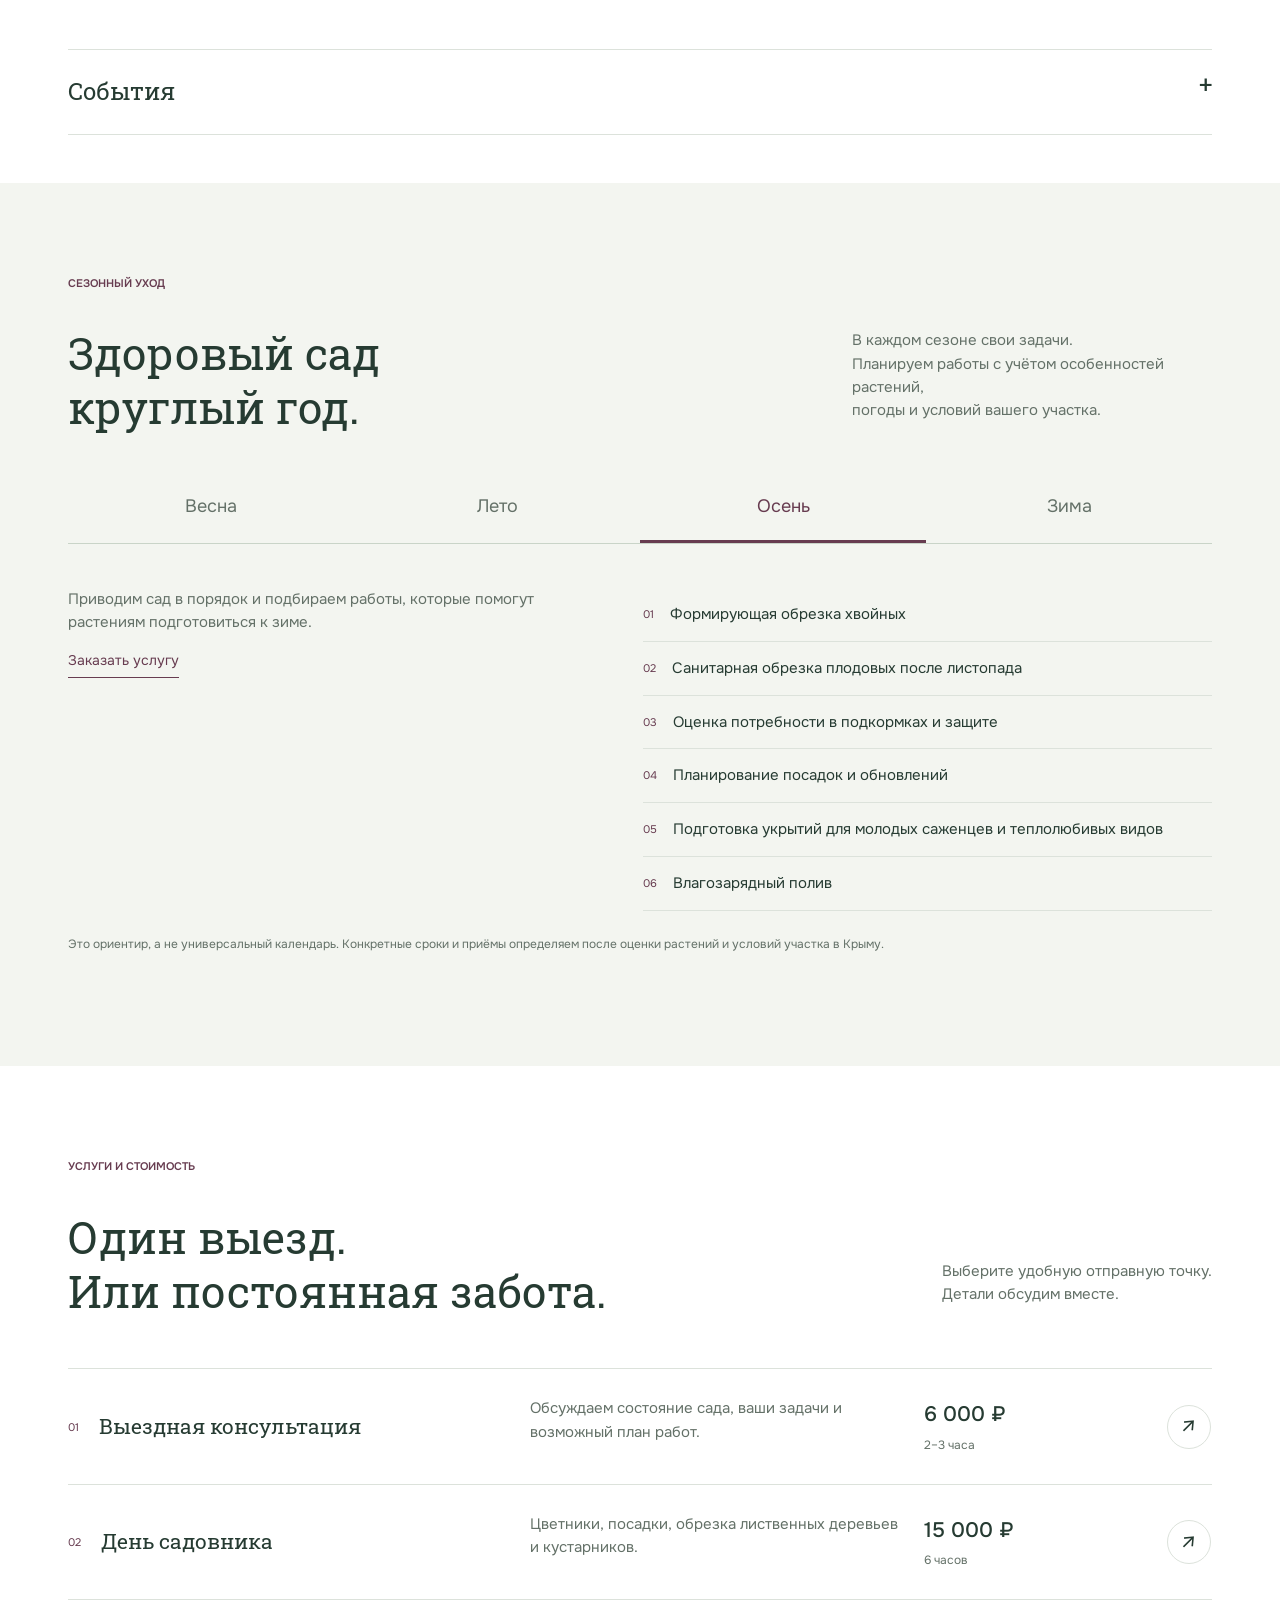
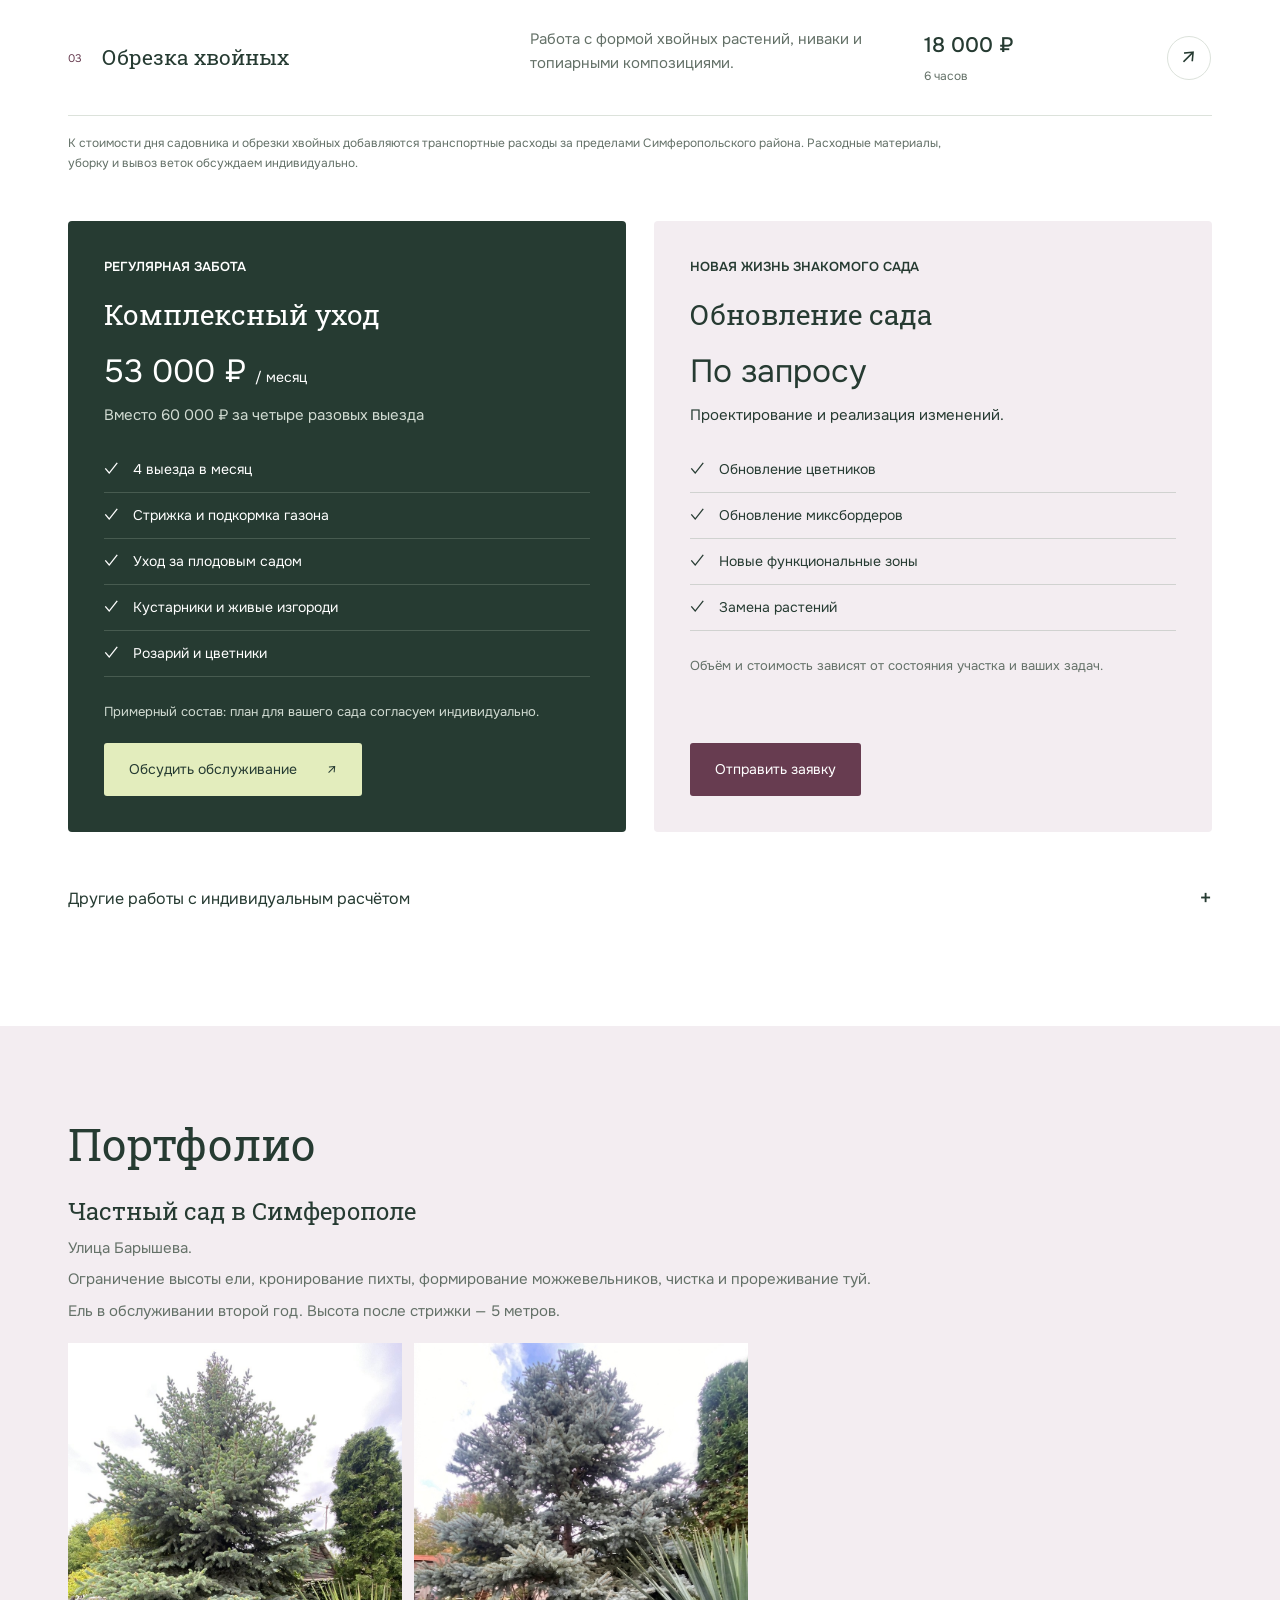
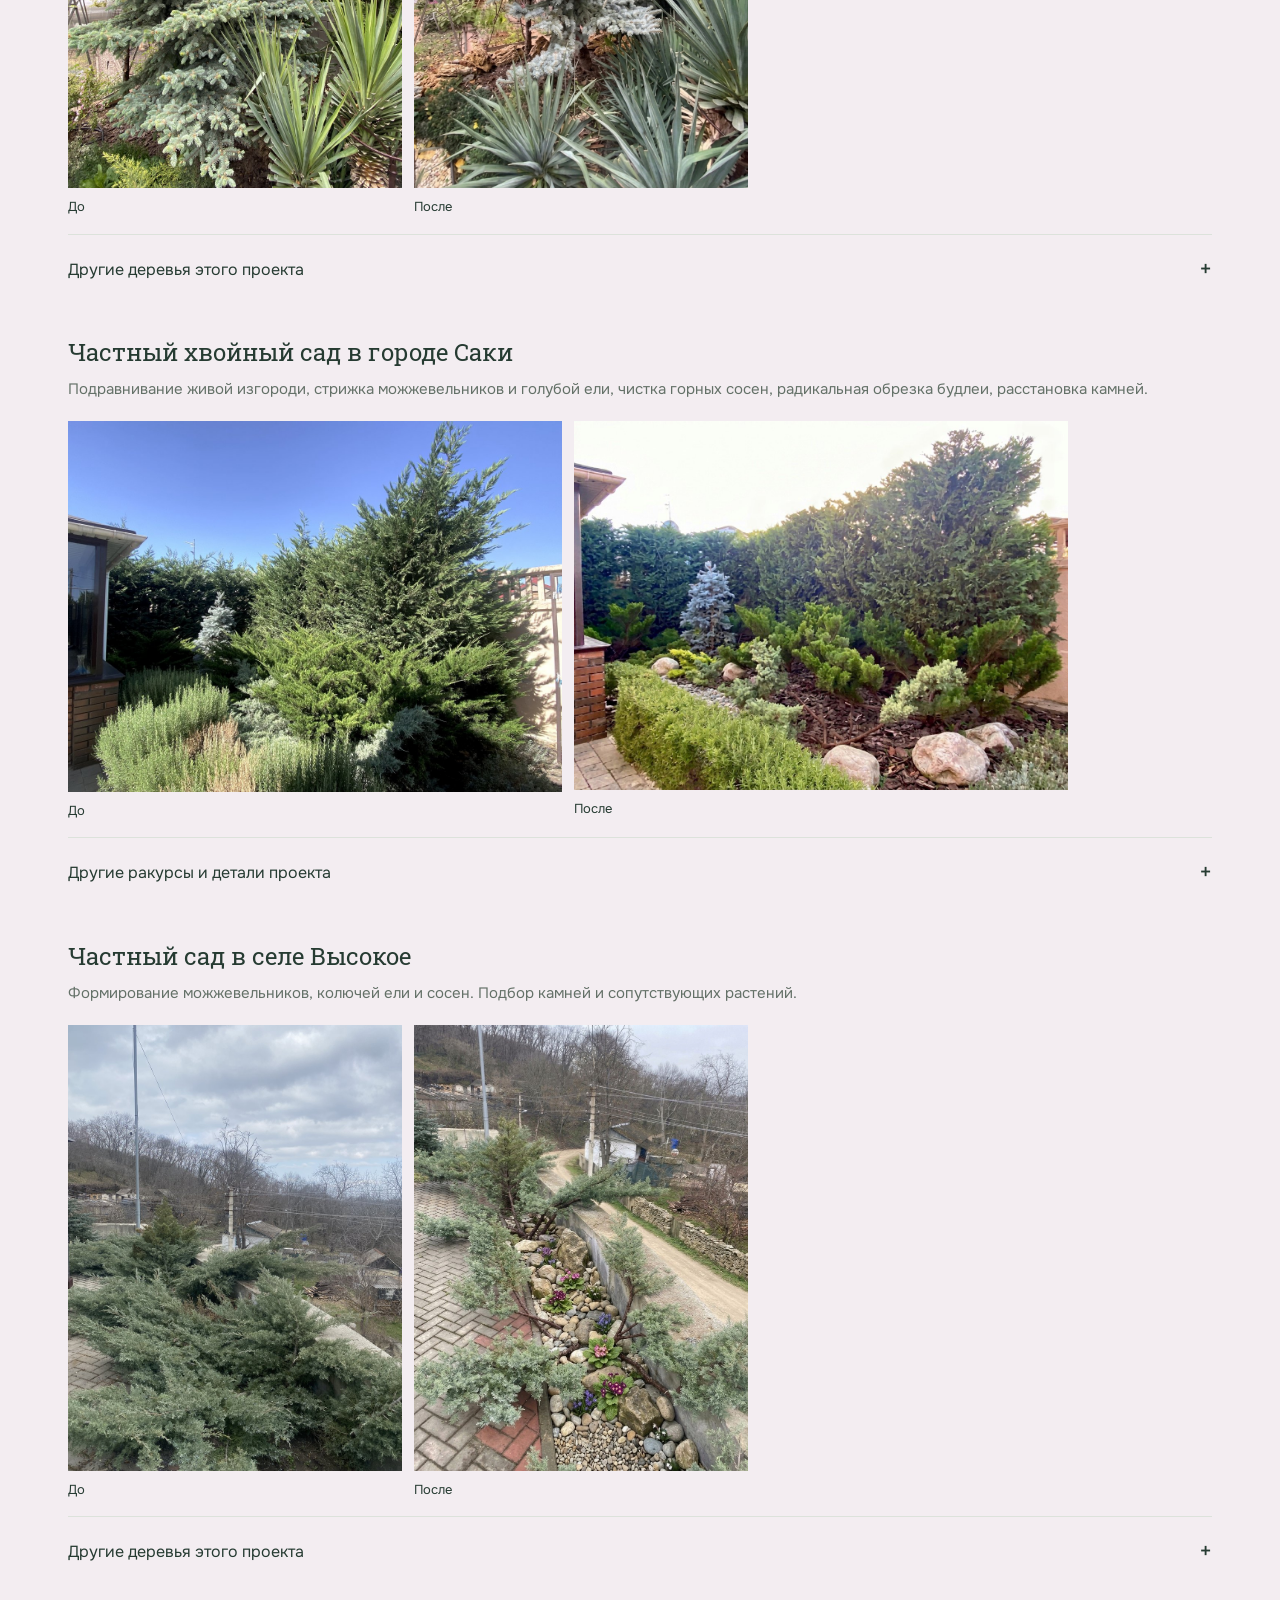
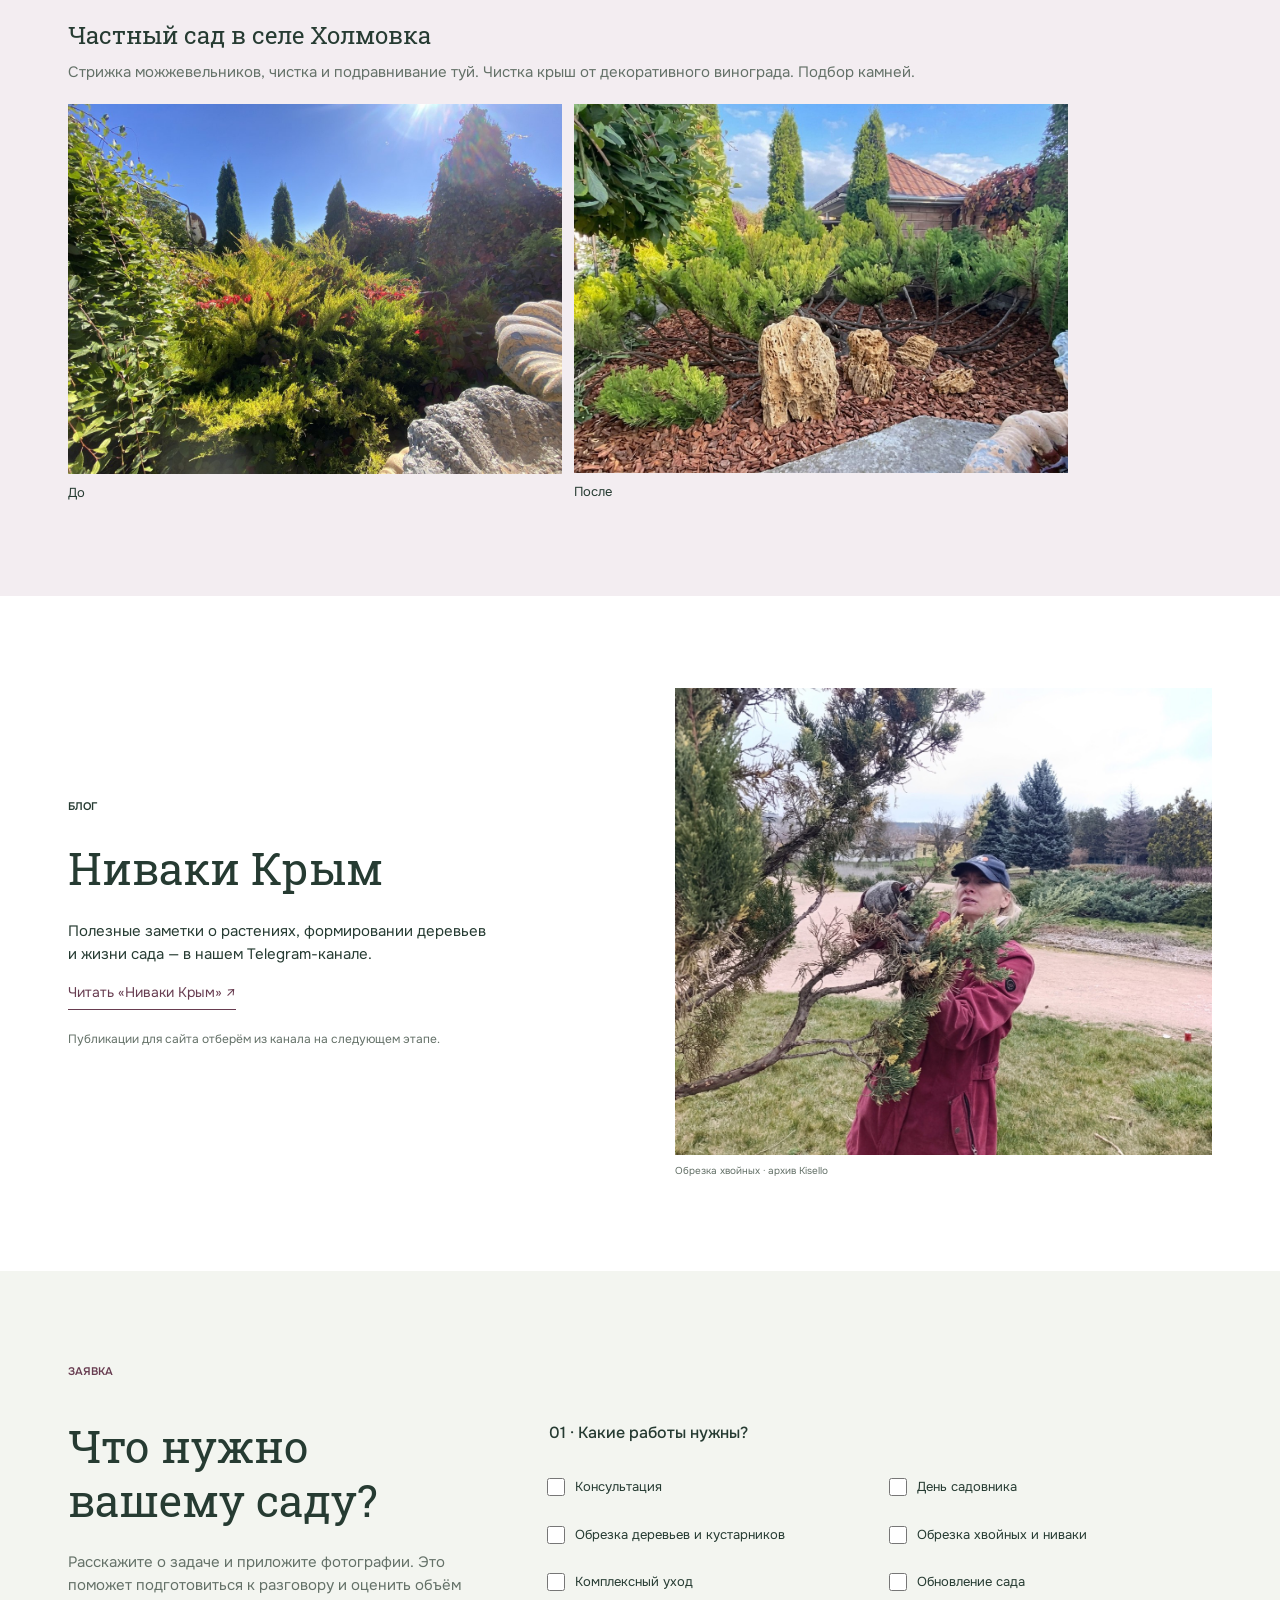
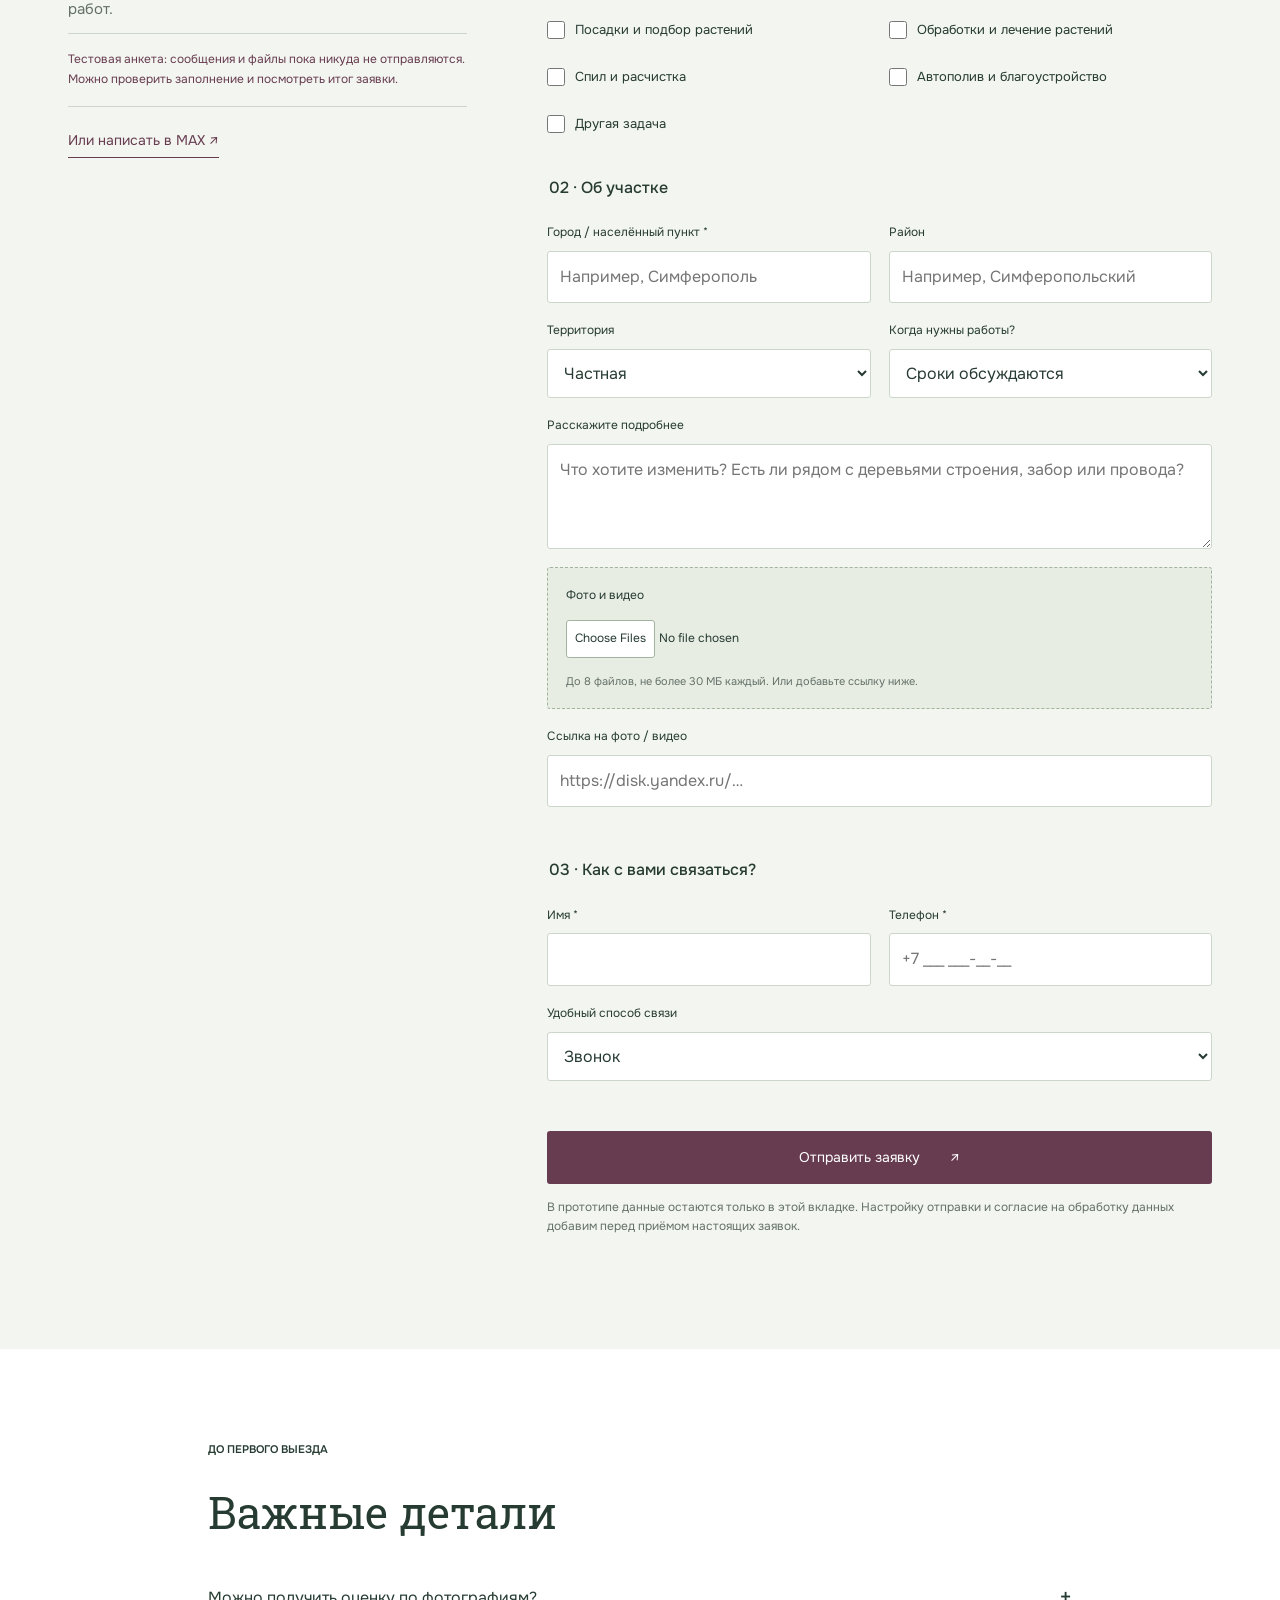
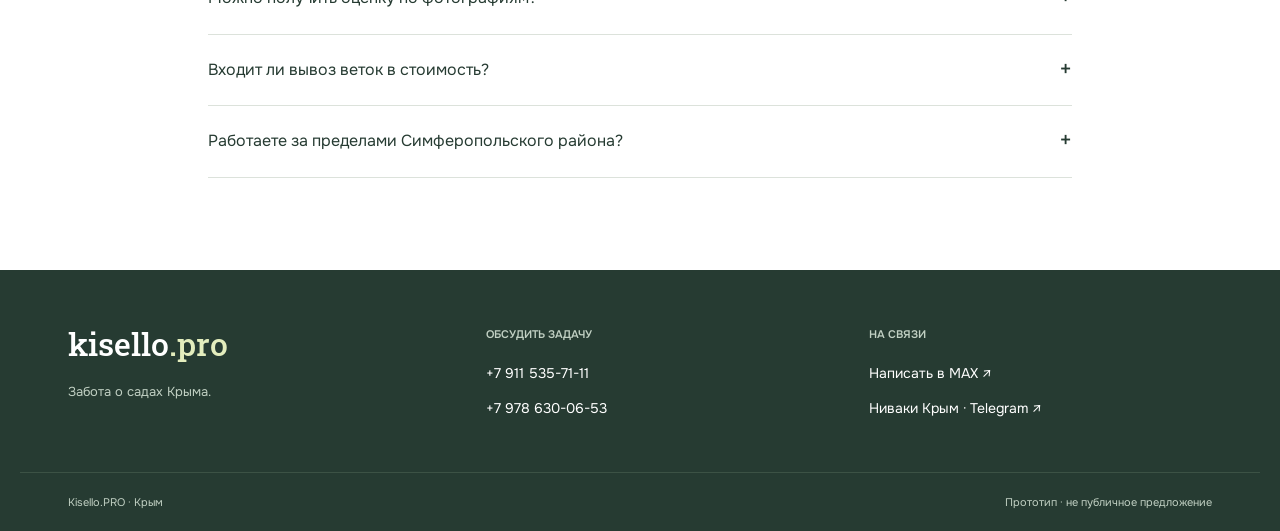
==== commit 125fb63c: "Apply Anastasia screenshot edits and add collapsible events section" ====
--- a/prototype/index.html
+++ b/prototype/index.html
@@ -8,8 +8,8 @@
   <link rel="preconnect" href="https://fonts.googleapis.com">
   <link rel="preconnect" href="https://fonts.gstatic.com" crossorigin>
   <link href="https://fonts.googleapis.com/css2?family=Onest:wght@400;500;600;700&family=Roboto+Slab:wght@400;500;600&display=swap" rel="stylesheet">
-  <link rel="stylesheet" href="styles.css?v=20261127-order-steps">
-  <script src="app.js?v=20261127-hero-carousel" defer></script>
+  <link rel="stylesheet" href="styles.css?v=20261127-anastasia-edits">
+  <script src="app.js?v=20261127-anastasia-edits" defer></script>
 </head>
 <body>
   <div class="preview-label">Прототип для обсуждения · заявки не отправляются</div>
@@ -66,19 +66,27 @@
           <p>В работе мы используем остро заточенные японские инструменты, которые оставляют чистые и ровные срезы для быстрого заживления и восстановления растений. Регулярно чистим и обрабатываем инструменты перед работой с каждым деревом.</p>
           <p>Художественная обрезка, ниваки, живые изгороди, плодовые сады и дизайн цветников. К нам можно обратиться за отдельной услугой или регулярным уходом.</p>
           <p>Уточним задачу: что сохранить, что изменить, сколько внимания вы сами готовы уделить саду. Состав работ, способ оплаты и условия согласуем заранее.</p>
-          <a class="text-link" href="#request">Познакомиться с вашим садом <span aria-hidden="true">↗</span></a>
+          <a class="text-link" href="#request">Заказать услугу</a>
           </details>
         </div>
       </div>
       <h3 class="order-steps-heading">Как оформить заказ?</h3>
       <div class="principles" aria-label="Этапы оформления заказа"><div><span>01</span><h3>Сначала разобраться</h3><p>Фото и описание помогут оценить объём. Если нужен осмотр, договоримся о консультации.</p></div><div><span>02</span><h3>Согласовать детали</h3><p>Обсудим состав работ, доступ к растениям, транспорт и растительные остатки.</p></div><div><span>03</span><h3>Заботиться дальше</h3><p>Разовый выезд или четыре встречи с садом в месяц — подберём подходящий формат.</p></div></div>
+    </section>
+
+    <section class="wrap events-section" id="events" aria-label="События">
+      <details class="events-details">
+        <summary>События</summary>
+        <p>Мастер-классы, выставки и конференции.</p>
+        <a class="text-link" href="https://t.me/niwaki_krym" target="_blank" rel="noopener">Новости «Ниваки Крым»</a>
+      </details>
     </section>
 
     <section class="care-band" id="care"><div class="wrap section">
       <div class="section-top"><p class="eyebrow">Сезонный уход</p></div>
       <div class="heading-row"><h2>Здоровый сад<br>круглый год.</h2><p>В каждом сезоне свои задачи.<br>Планируем работы с учётом особенностей растений,<br>погоды и условий вашего участка.</p></div>
       <div class="season-tabs" role="tablist" aria-label="Сезоны"><button id="tab-spring" role="tab" aria-selected="false" aria-controls="season-panel" data-season="spring">Весна</button><button id="tab-summer" role="tab" aria-selected="false" aria-controls="season-panel" data-season="summer" tabindex="-1">Лето</button><button id="tab-autumn" role="tab" aria-selected="true" aria-controls="season-panel" data-season="autumn" tabindex="0">Осень</button><button id="tab-winter" role="tab" aria-selected="false" aria-controls="season-panel" data-season="winter" tabindex="-1">Зима</button></div>
-      <div class="season-content" id="season-panel" role="tabpanel" aria-labelledby="tab-autumn"><div><span class="season-kicker" id="season-kicker"></span><h3 id="season-title"></h3><p id="season-copy"></p><a class="text-link" href="#request" data-service="Комплексный уход">Подобрать уход <span aria-hidden="true">↗</span></a></div><div id="season-list"></div></div>
+      <div class="season-content" id="season-panel" role="tabpanel" aria-labelledby="tab-autumn"><div><p id="season-copy"></p><a class="text-link" href="#request" data-service="Комплексный уход">Заказать услугу</a></div><div id="season-list"></div></div>
       <p class="fineprint">Это ориентир, а не универсальный календарь. Конкретные сроки и приёмы определяем после оценки растений и условий участка в Крыму.</p>
     </div></section>
 
@@ -89,7 +97,7 @@
         <article class="price-row"><div class="price-title"><span>03</span><h3>Обрезка хвойных</h3></div><p>Работа с формой хвойных растений, ниваки и топиарными композициями.</p><div class="price"><strong>18 000 ₽</strong><span>6 часов</span></div><a href="#request" class="round-link" data-service="Обрезка хвойных и ниваки" aria-label="Заявка на обрезку хвойных">↗</a></article>
       </div><p class="fineprint">К стоимости дня садовника и обрезки хвойных добавляются транспортные расходы за пределами Симферопольского района. Расходные материалы, уборку и вывоз веток обсуждаем индивидуально.</p>
       <div class="offer-grid"><article class="offer recurring"><p class="eyebrow">Регулярная забота</p><h3>Комплексный уход</h3><div class="offer-price">53 000 ₽ <small>/ месяц</small></div><p class="old-price">Вместо 60 000 ₽ за четыре разовых выезда</p><ul><li>4 выезда в месяц</li><li>Стрижка и подкормка газона</li><li>Уход за плодовым садом</li><li>Кустарники и живые изгороди</li><li>Розарий и цветники</li></ul><p class="fineprint">Примерный состав: план для вашего сада согласуем индивидуально.</p><a class="button button-light" href="#request" data-service="Комплексный уход">Обсудить обслуживание <span aria-hidden="true">↗</span></a></article>
-      <article class="offer renewal"><p class="eyebrow">Новая жизнь знакомого сада</p><h3>Обновление сада</h3><div class="offer-price">По запросу</div><p>Проектирование и реализация изменений.</p><ul><li>Обновление цветников</li><li>Обновление миксбордеров</li><li>Новые функциональные зоны</li><li>Замена растений</li></ul><p class="fineprint">Объём и стоимость зависят от состояния участка и ваших задач.</p><a class="button" href="#request" data-service="Обновление сада">Обсудить изменения <span aria-hidden="true">↗</span></a></article></div>
+      <article class="offer renewal"><p class="eyebrow">Новая жизнь знакомого сада</p><h3>Обновление сада</h3><div class="offer-price">По запросу</div><p>Проектирование и реализация изменений.</p><ul><li>Обновление цветников</li><li>Обновление миксбордеров</li><li>Новые функциональные зоны</li><li>Замена растений</li></ul><p class="fineprint">Объём и стоимость зависят от состояния участка и ваших задач.</p><a class="button" href="#request" data-service="Обновление сада">Отправить заявку</a></article></div>
       <details class="service-details"><summary>Другие работы с индивидуальным расчётом</summary><div><p>Спил деревьев, благоустройство, расчистка участков, проектирование автополива, сезонные обработки и ландшафтный дизайн.</p><a class="text-link" href="#request">Рассказать о задаче ↗</a></div></details>
     </section>
 
@@ -178,7 +186,7 @@
       </div>
     </section>
 
-    <section class="section wrap journal" id="journal"><div><p class="eyebrow">Блог</p><h2>Ниваки Крым</h2><p>Заметки о растениях, формировании деревьев и жизни сада — в нашем Telegram-канале.</p><a class="text-link" href="https://t.me/niwaki_krym" target="_blank" rel="noopener">Читать «Ниваки Крым» ↗</a><p class="fineprint">Публикации для сайта отберём из канала на следующем этапе.</p></div><figure><img class="journal-process-photo" src="assets/portfolio/process.jpg" alt="Обрезка хвойного дерева в саду" loading="lazy"><figcaption>Обрезка хвойных · архив Kisello</figcaption></figure></section>
+    <section class="section wrap journal" id="journal"><div><p class="eyebrow">Блог</p><h2>Ниваки Крым</h2><p>Полезные заметки о растениях, формировании деревьев и жизни сада — в нашем Telegram-канале.</p><a class="text-link" href="https://t.me/niwaki_krym" target="_blank" rel="noopener">Читать «Ниваки Крым» ↗</a><p class="fineprint">Публикации для сайта отберём из канала на следующем этапе.</p></div><figure><img class="journal-process-photo" src="assets/portfolio/process.jpg" alt="Обрезка хвойного дерева в саду" loading="lazy"><figcaption>Обрезка хвойных · архив Kisello</figcaption></figure></section>
 
     <section class="request-band" id="request"><div class="wrap section"><div class="section-top"><p class="eyebrow">Заявка</p></div><div class="request-layout"><div class="request-intro"><h2>Что нужно <br>вашему саду?</h2><p>Расскажите о задаче и приложите фотографии. Это поможет подготовиться к разговору и оценить объём работ.</p><p class="demo-note">Тестовая анкета: сообщения и файлы пока никуда не отправляются. Можно проверить заполнение и посмотреть итог заявки.</p><a class="text-link" href="https://max.ru/u/f9LHodD0cOKmEEXdV9DIoEPJiffPhOguxo5fuCnsmpPTBM0ATQYbMcMLMM8" target="_blank" rel="noopener">Или написать в MAX ↗</a></div>
       <form id="request-form">
--- a/prototype/styles.css
+++ b/prototype/styles.css
@@ -102,6 +102,10 @@
 .about-copy .about-mission{line-height:1.4}
 .order-steps-heading{margin:48px 0 0}
 .order-steps-heading+.principles{margin-top:24px}
+.events-section{padding-bottom:48px}
+.events-details{border-top:1px solid var(--line);border-bottom:1px solid var(--line)}
+.events-details summary{font-family:var(--serif);font-size:24px}
+.events-details[open]{padding-bottom:24px}
 .project-photo-pair{max-width:680px;align-items:start;gap:12px}
 .project-photo-pair img{height:auto;aspect-ratio:auto;object-fit:initial;background:transparent}
 .project:first-child .project-photo-pair img{aspect-ratio:3/4;object-fit:cover}
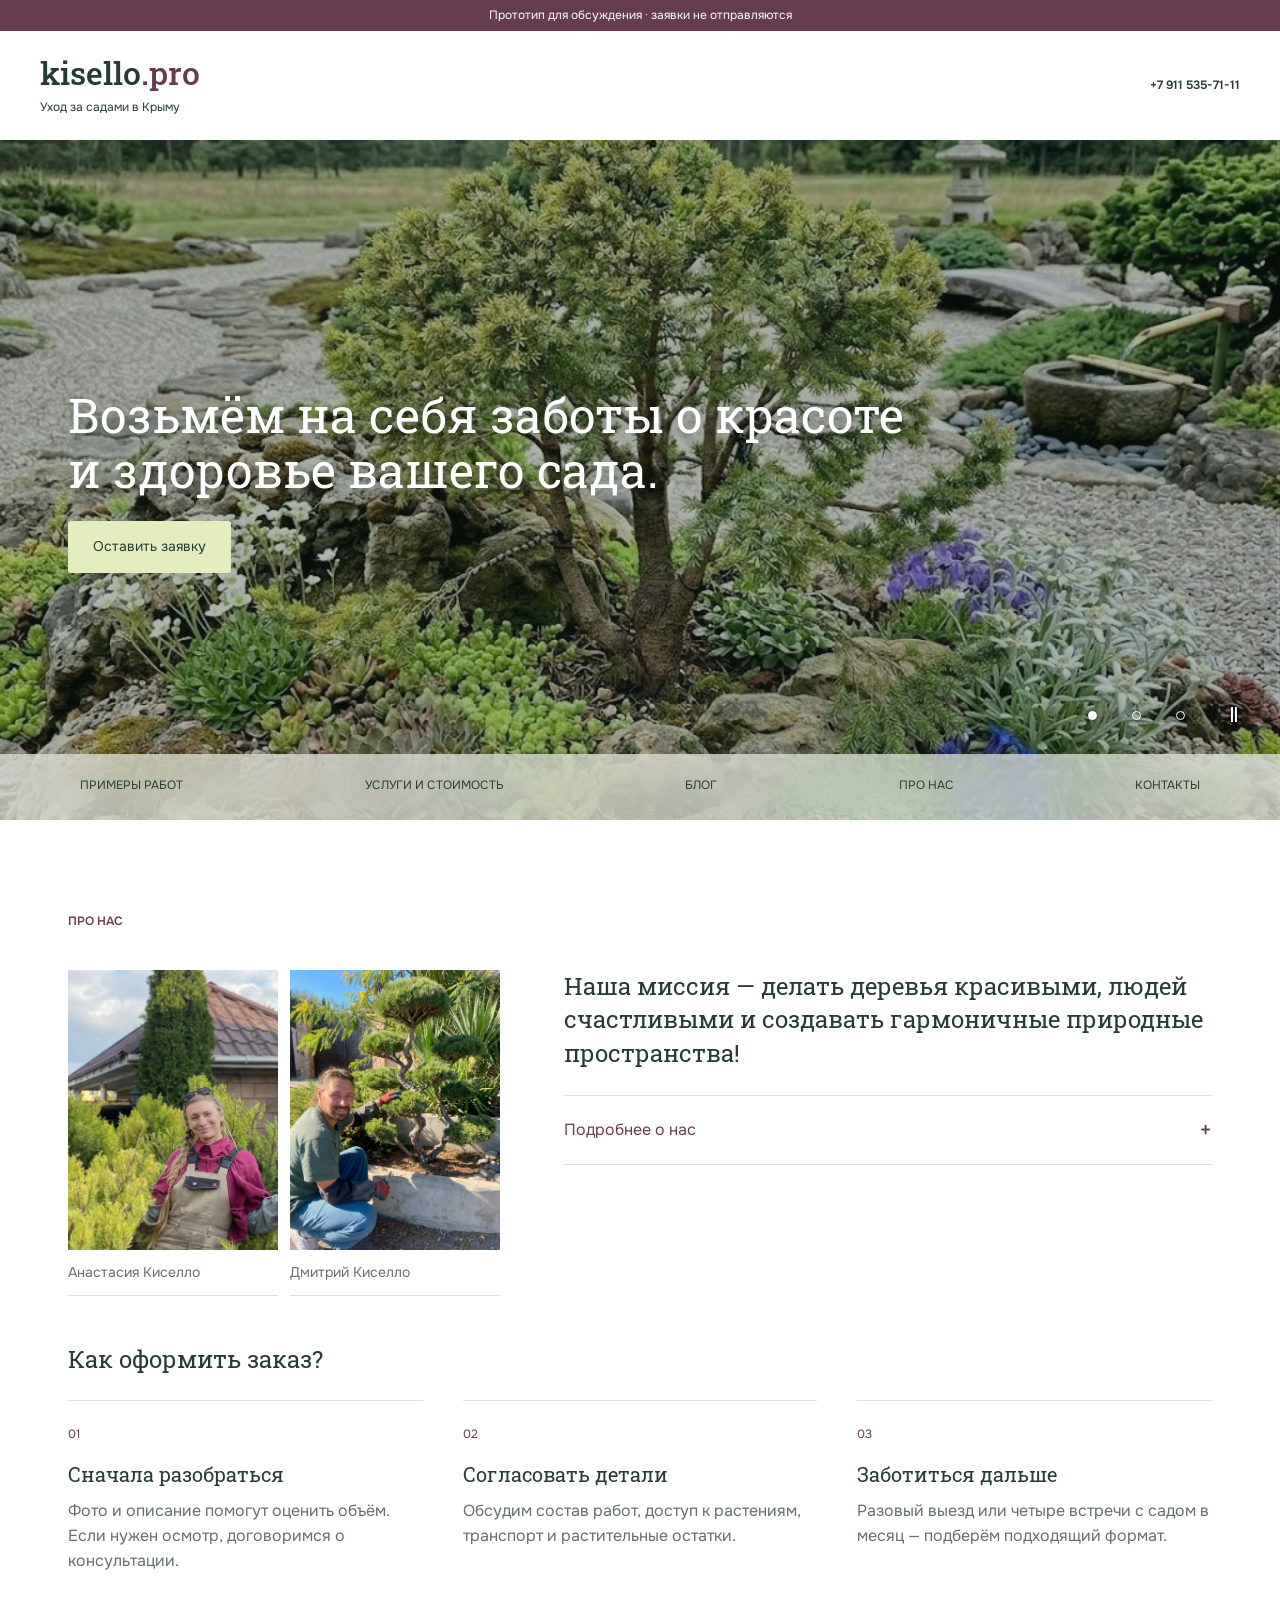
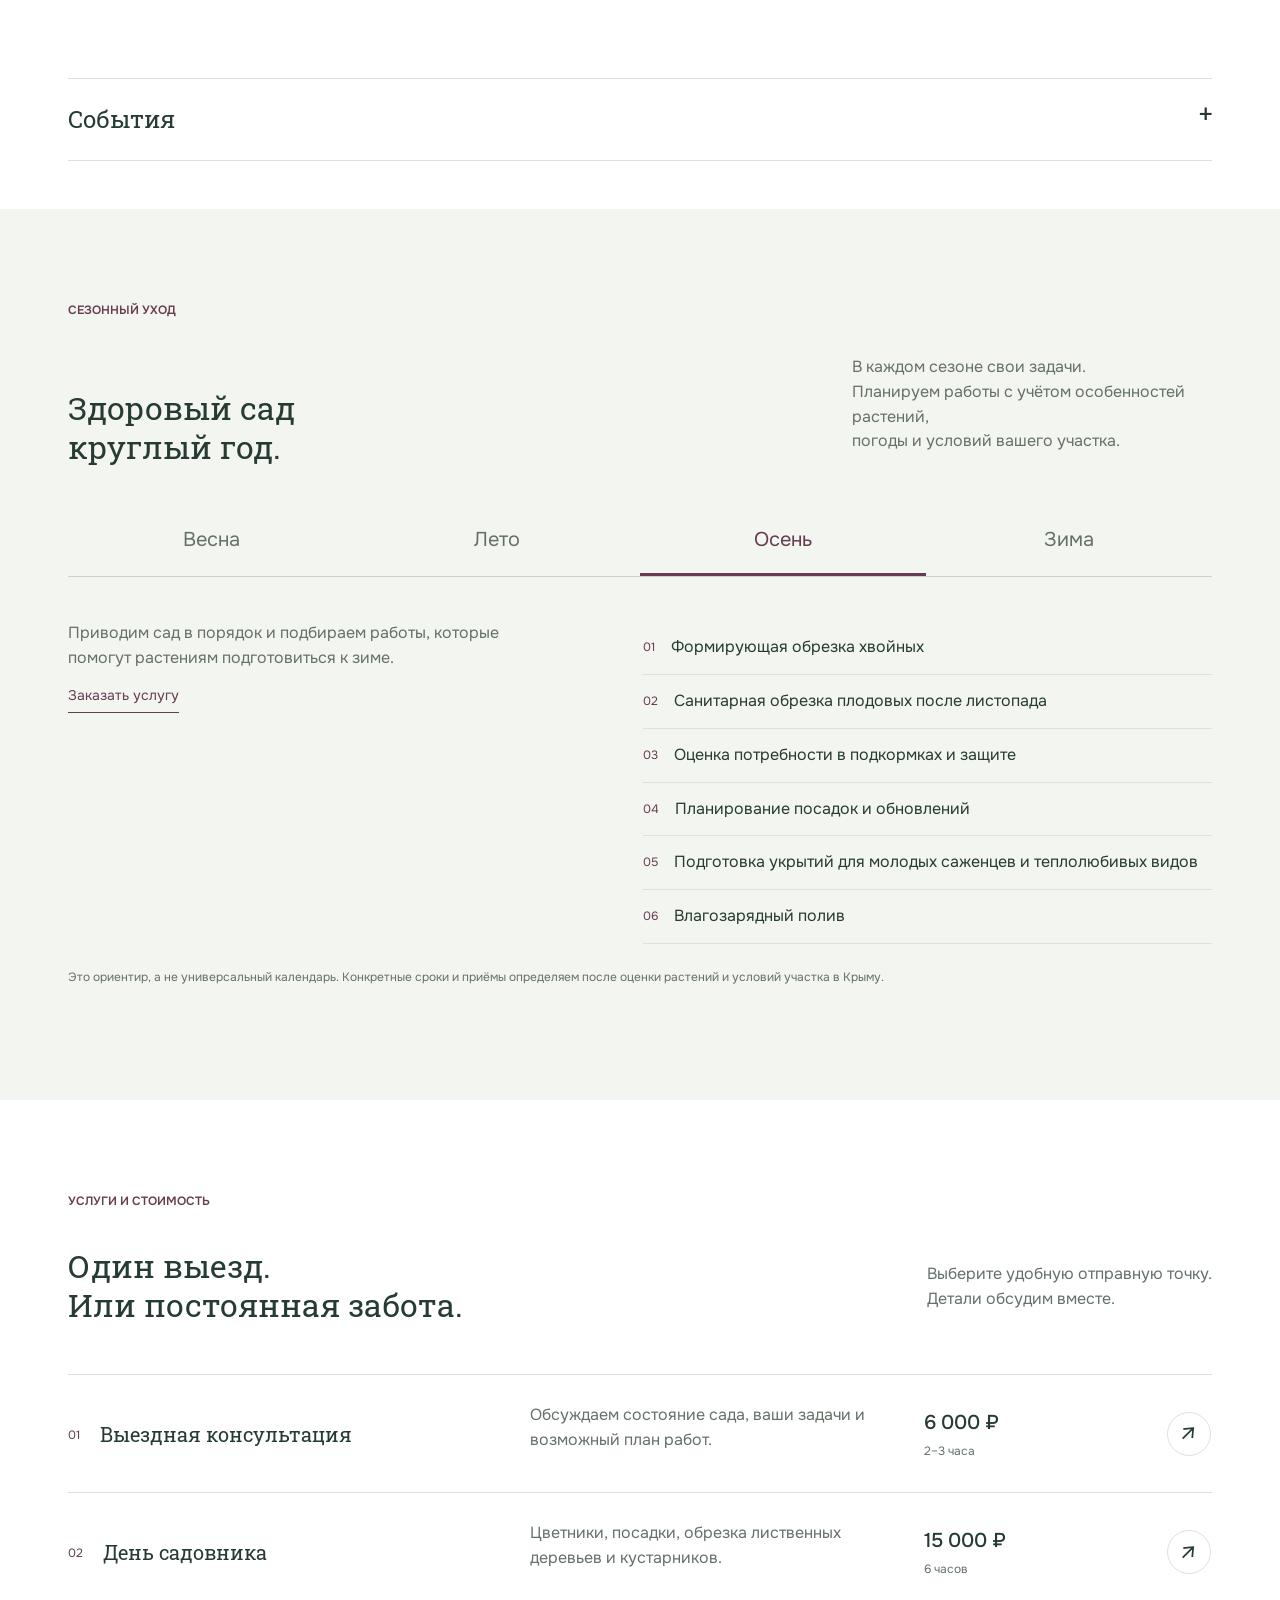
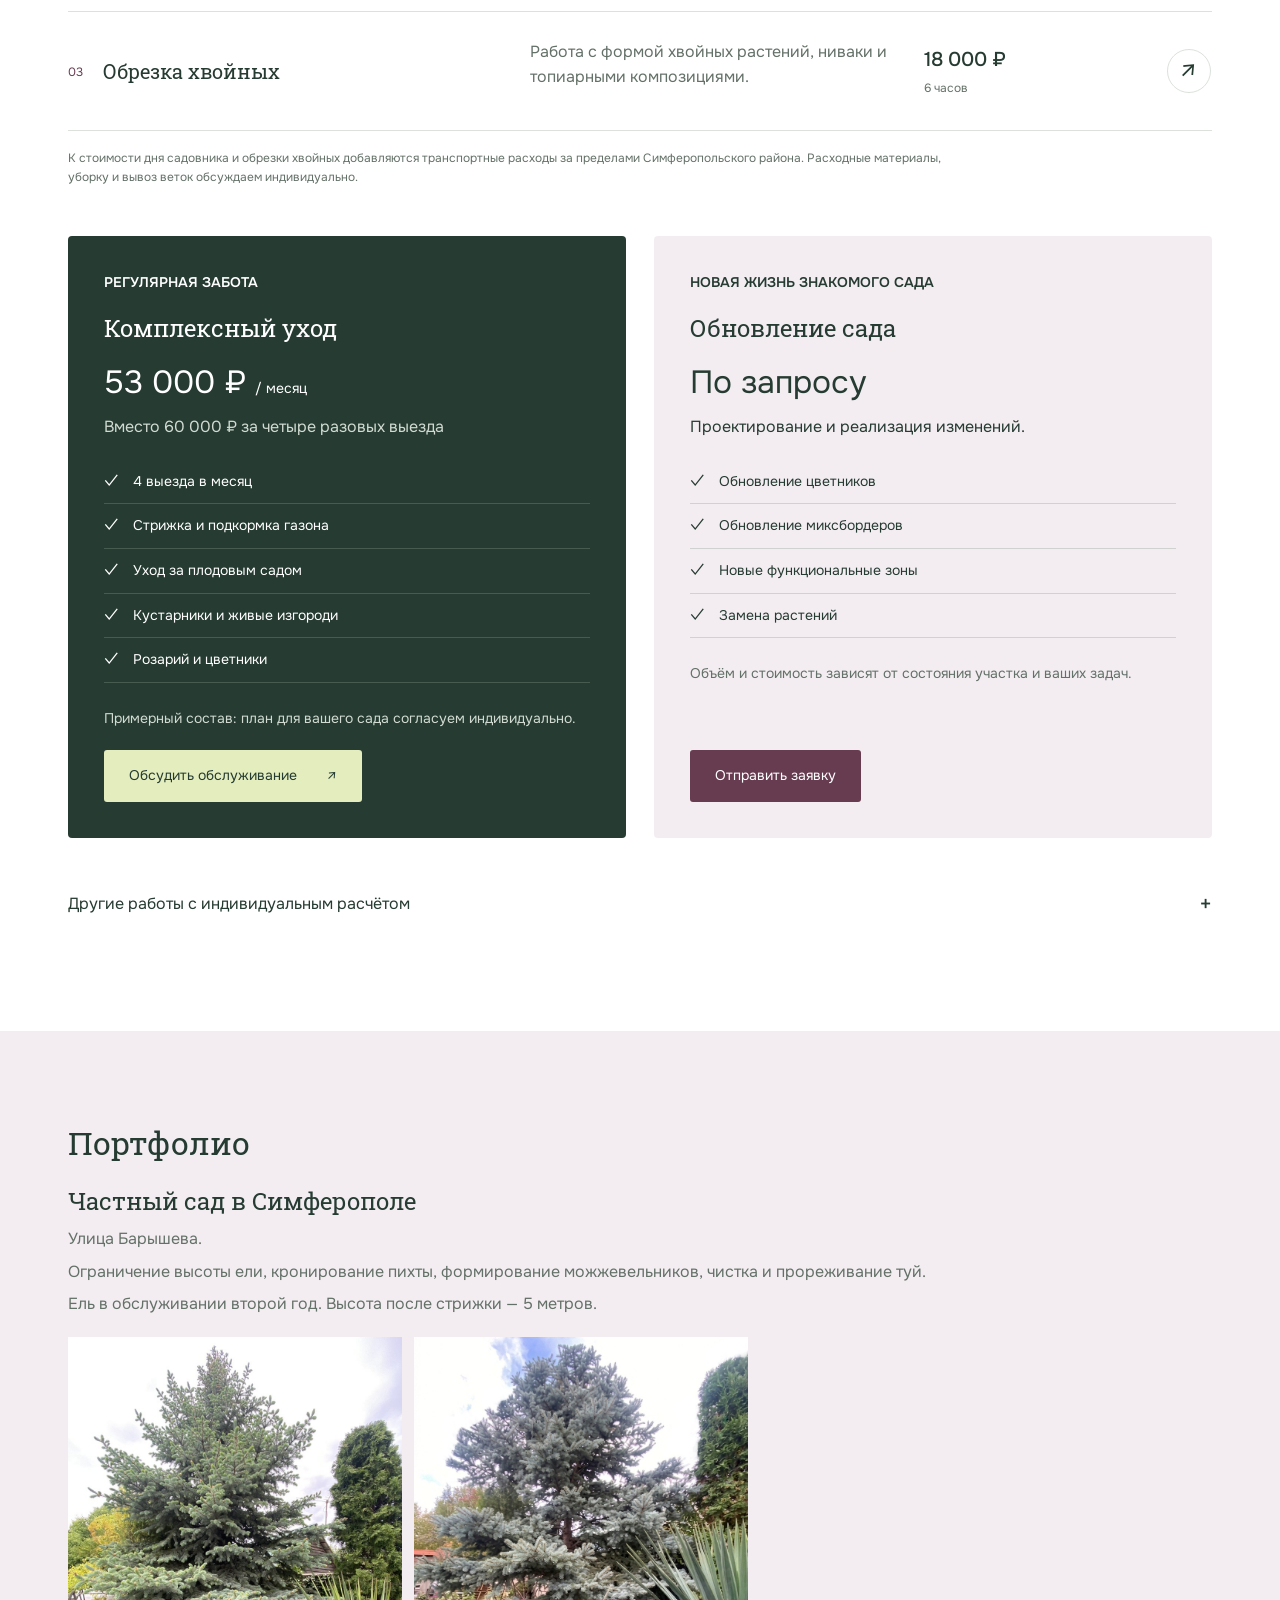
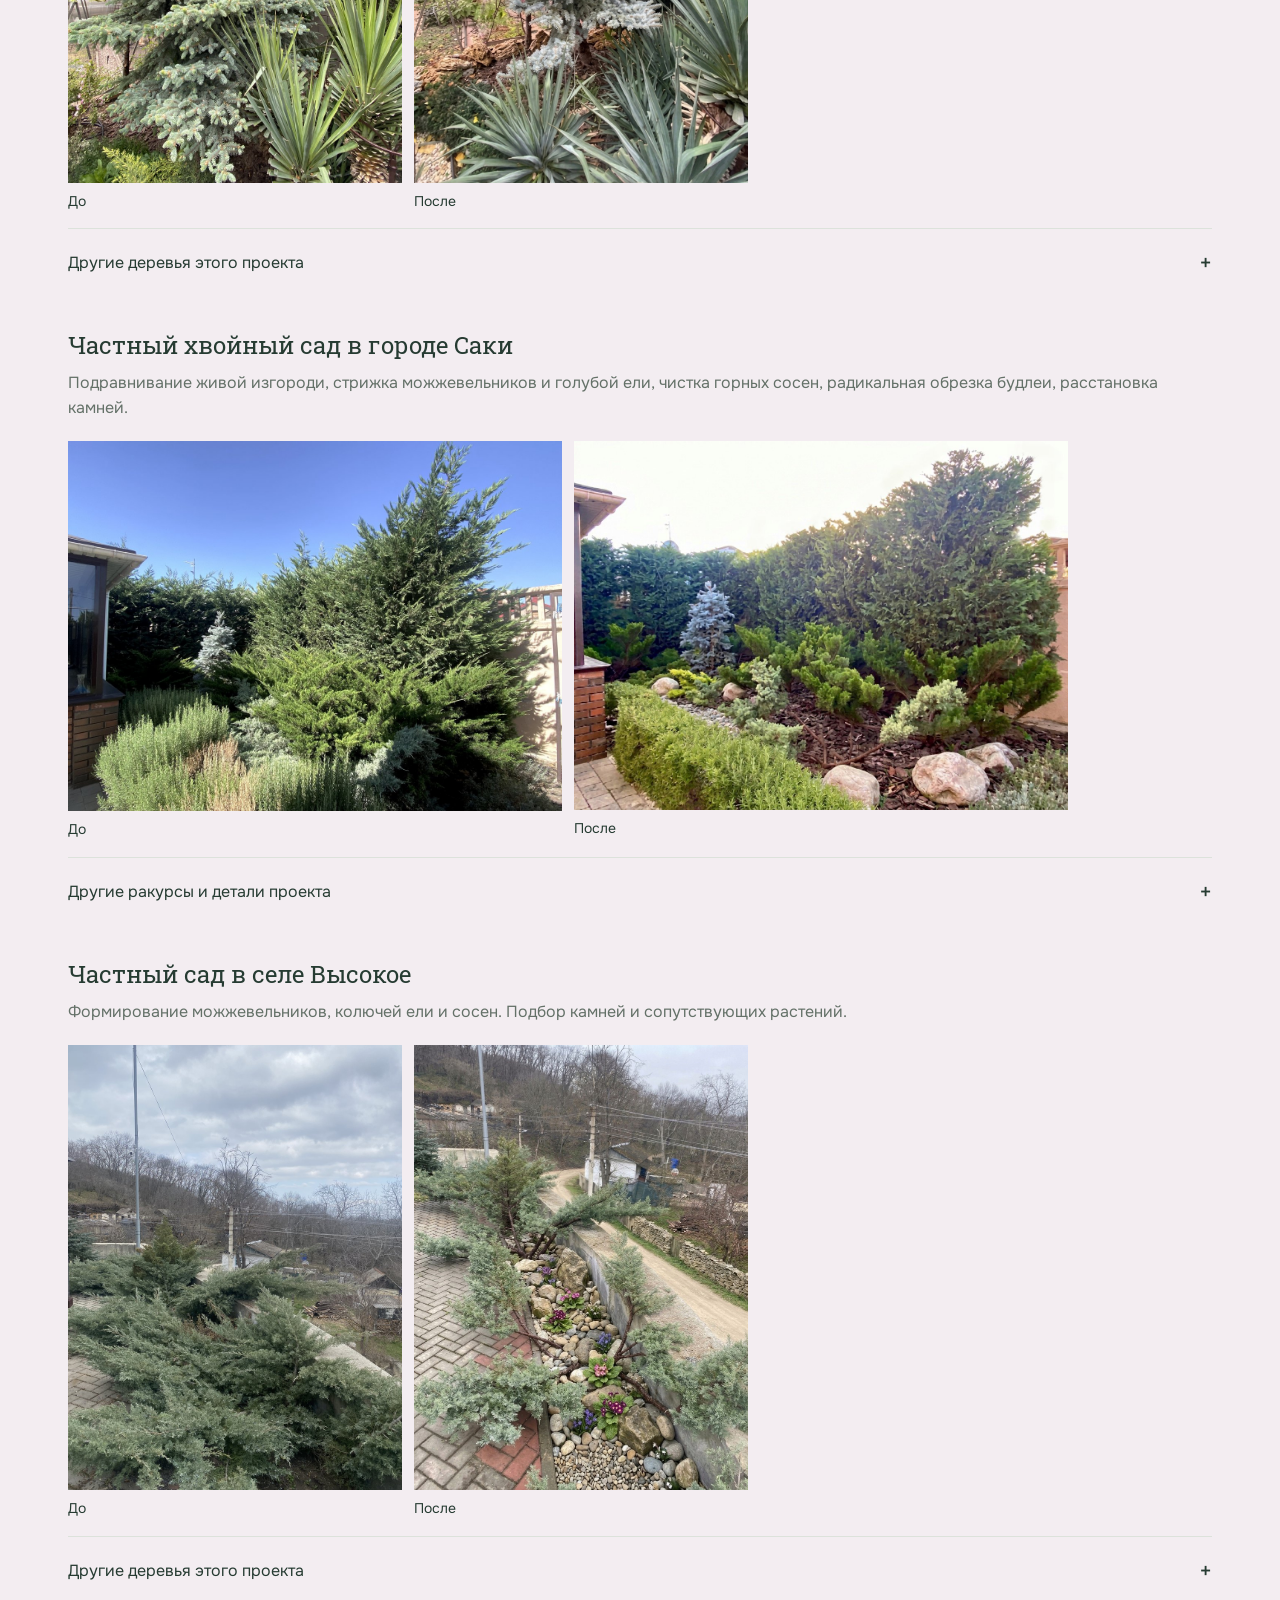
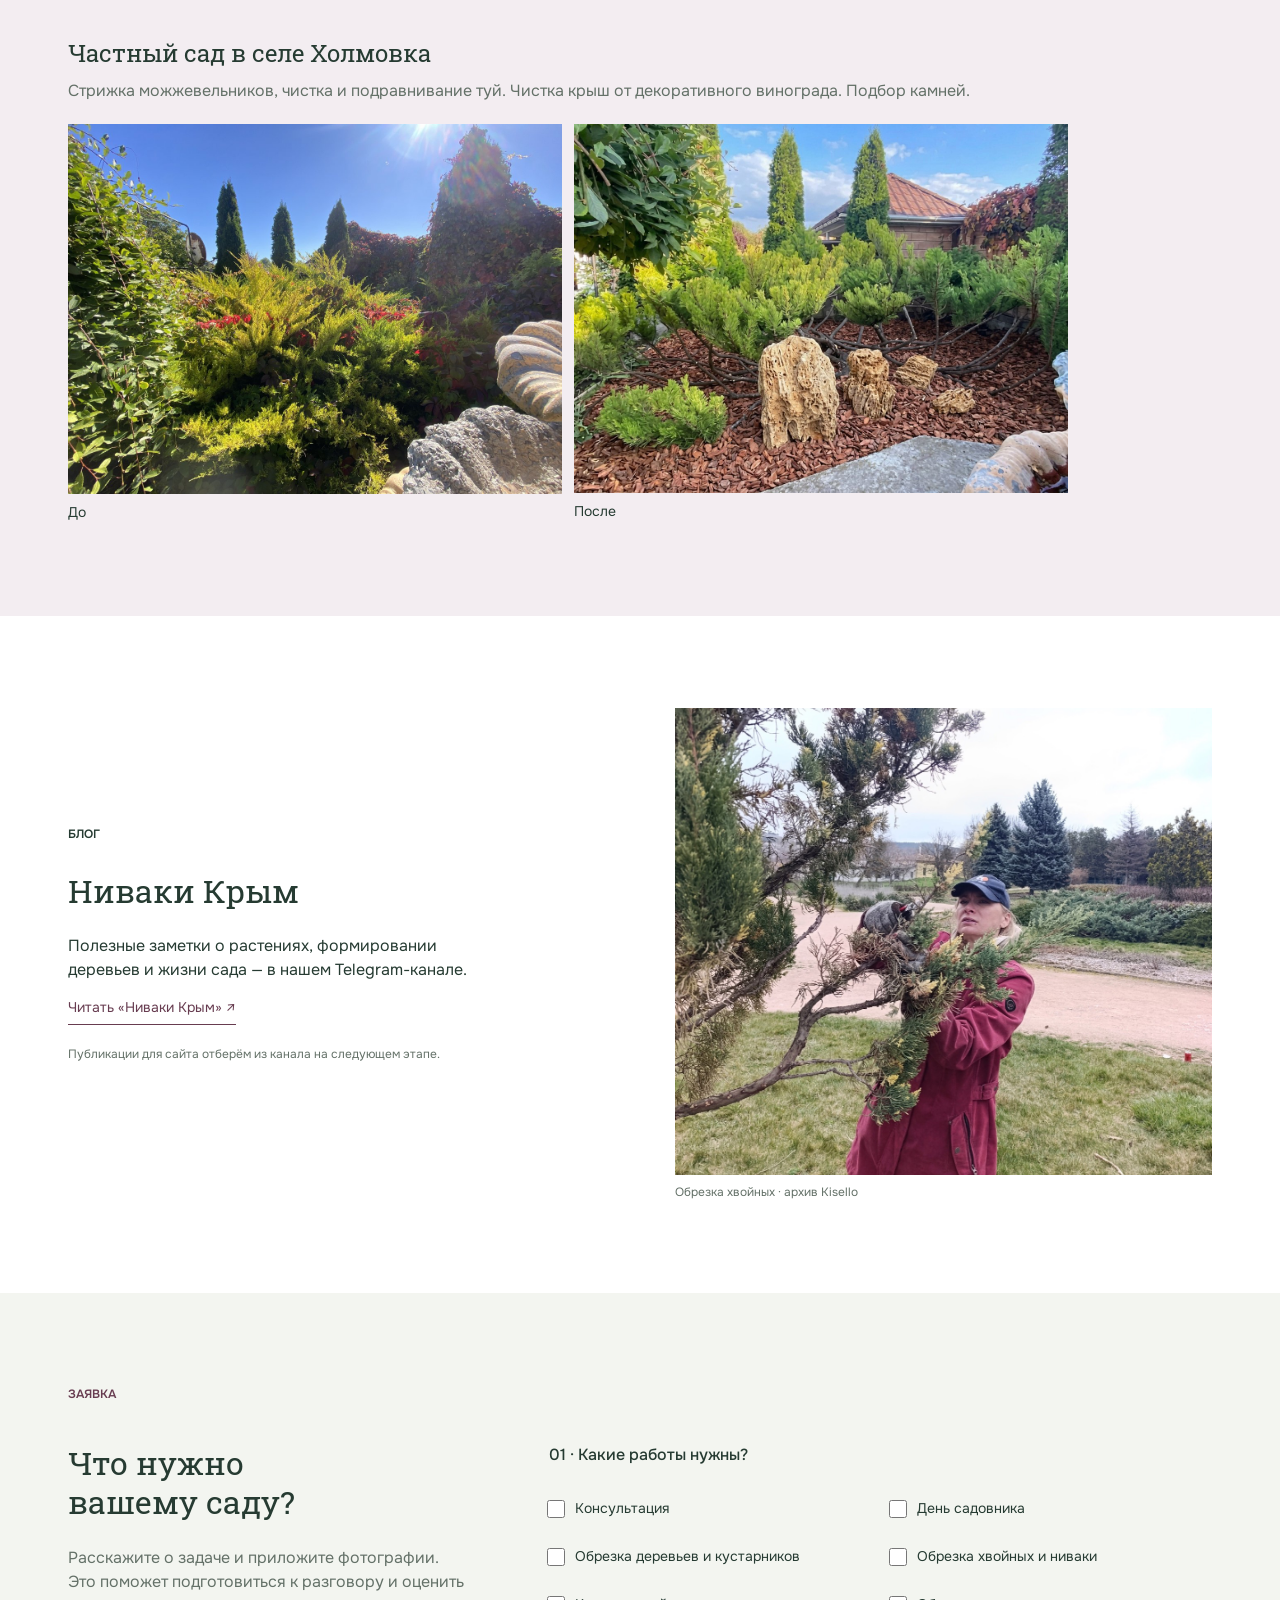
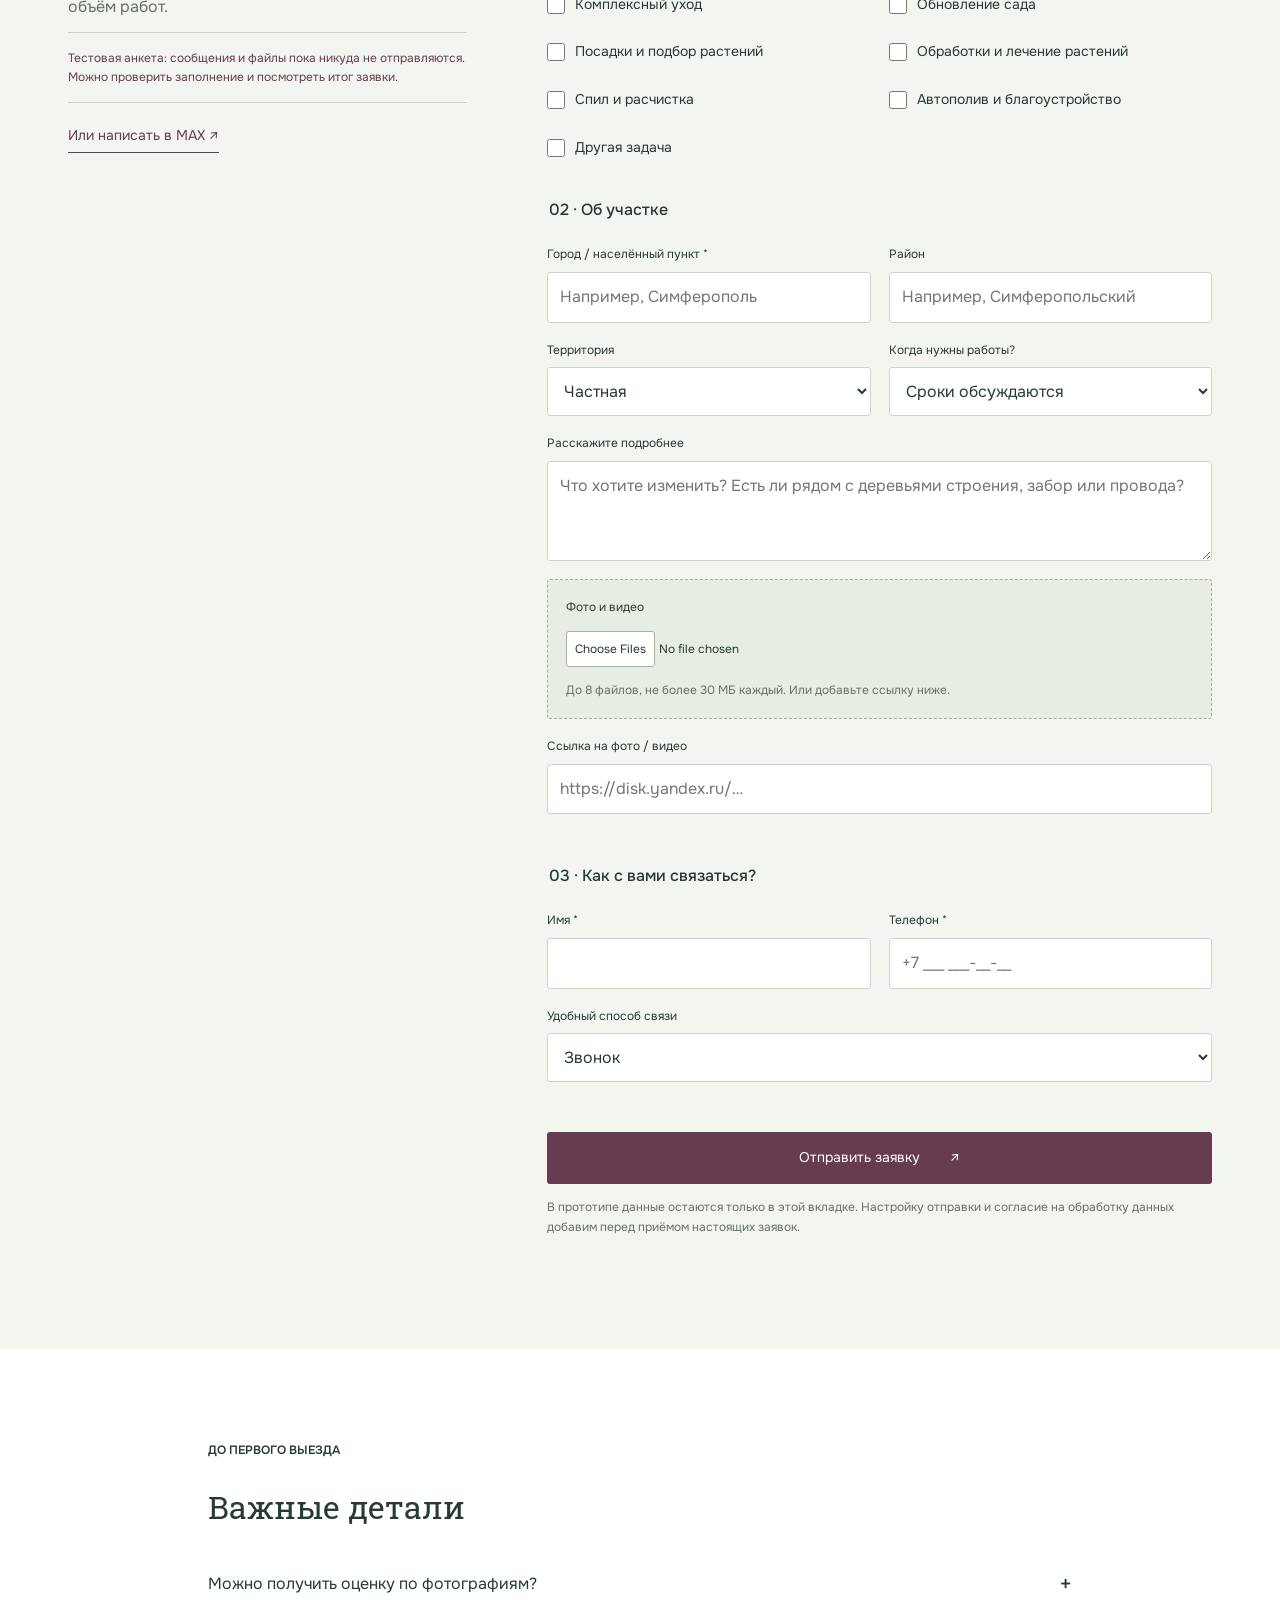
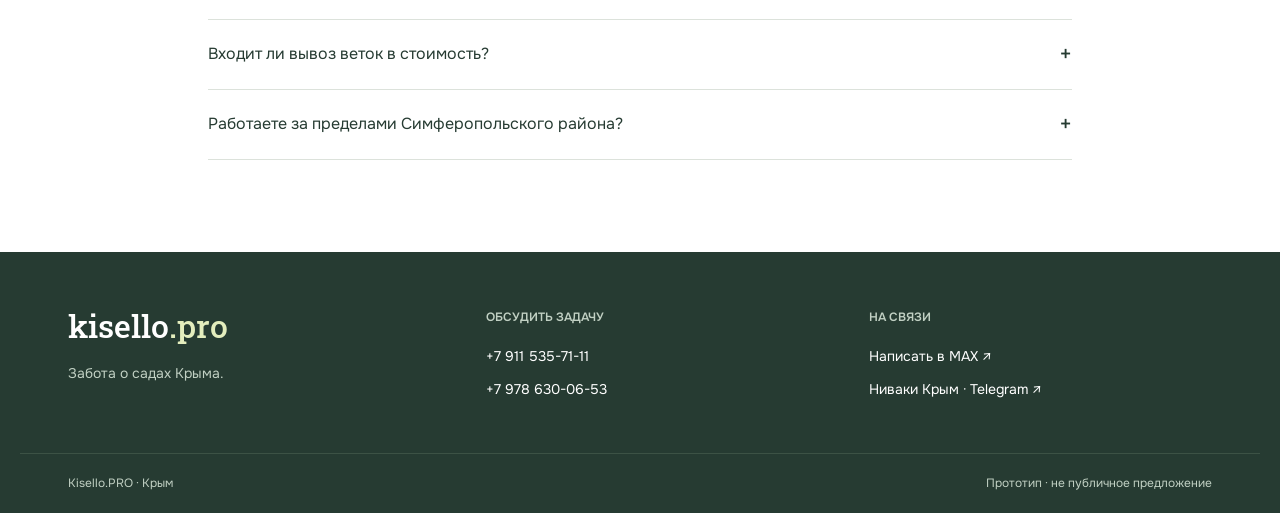
==== commit 761f6faa: "Unify prototype typography around seven shared font sizes" ====
--- a/prototype/index.html
+++ b/prototype/index.html
@@ -8,7 +8,7 @@
   <link rel="preconnect" href="https://fonts.googleapis.com">
   <link rel="preconnect" href="https://fonts.gstatic.com" crossorigin>
   <link href="https://fonts.googleapis.com/css2?family=Onest:wght@400;500;600;700&family=Roboto+Slab:wght@400;500;600&display=swap" rel="stylesheet">
-  <link rel="stylesheet" href="styles.css?v=20261127-anastasia-edits">
+  <link rel="stylesheet" href="styles.css?v=20261127-type-scale">
   <script src="app.js?v=20261127-anastasia-edits" defer></script>
 </head>
 <body>
--- a/prototype/styles.css
+++ b/prototype/styles.css
@@ -1,14 +1,14 @@
-:root{--ink:#263b32;--muted:#647168;--paper:#fff;--soft:#f3f5f0;--line:#dce2db;--plum:#673c50;--lime:#e3edbd;--serif:'Roboto Slab',Georgia,serif;--sans:'Onest',Arial,sans-serif}*{box-sizing:border-box}html{scroll-behavior:smooth;scroll-padding-top:100px}body{margin:0;color:var(--ink);background:var(--paper);font:16px/1.65 var(--sans);letter-spacing:0}button,input,textarea,select{font:inherit;letter-spacing:0}a{color:inherit;text-decoration:none}button,a,input,select,textarea,summary{touch-action:manipulation}button,summary{cursor:pointer}a:focus-visible,button:focus-visible,summary:focus-visible{outline:3px solid var(--plum);outline-offset:5px}img{display:block;max-width:100%}h1,h2,h3,p{margin-top:0}h1,h2,h3{font-family:var(--serif);font-weight:400;letter-spacing:0}h2{font-size:44px;line-height:1.22;margin-bottom:24px}h3{font-size:24px;line-height:1.3}p{margin-bottom:20px}button{border:0}.wrap{max-width:1240px;margin:auto;padding-left:48px;padding-right:48px}.section{padding-top:92px;padding-bottom:92px}.preview-label{background:var(--plum);color:#fff;text-align:center;font-size:12px;padding:6px 16px}.header{padding:24px 40px;display:flex;align-items:center;gap:28px;background:#fff}.brand{font-family:var(--serif);font-size:32px;line-height:1.1;font-weight:500;display:block;flex-shrink:0}.brand>span{color:var(--plum)}.brand small{font:10px/1.6 var(--sans);display:block;margin-top:8px}.header nav{display:flex;gap:22px;margin-left:auto;font-size:12px}.header nav a{border-bottom:1px solid transparent}.header nav a:hover{border-color:var(--plum)}.header-phone{font-size:12px;font-weight:600;white-space:nowrap}.menu-toggle{display:none}.hero{position:relative;min-height:570px;height:min(680px,76vh);isolation:isolate;color:#fff;display:flex;align-items:center}.hero-image{position:absolute;inset:0;width:100%;height:100%;object-fit:cover;z-index:-2}.hero:before{content:'';position:absolute;inset:0;background:#12271b55;z-index:-1}.hero-copy{width:100%;max-width:1240px;margin:auto;padding:60px 48px;text-shadow:0 2px 14px #172b2055}.eyebrow{text-transform:uppercase;font-size:11px;font-weight:600;letter-spacing:0;line-height:1.5;margin-bottom:28px}.hero h1{font-size:64px;line-height:1.15;max-width:850px;margin-bottom:24px}.hero p:not(.eyebrow){font-size:17px;line-height:1.65}.hero-caption{position:absolute;bottom:14px;right:24px;font-size:10px;background:#18352499;padding:3px 8px}.button{display:inline-flex;justify-content:center;gap:30px;align-items:center;min-height:50px;padding:14px 24px;background:var(--plum);color:white;font-size:14px;border-radius:3px;text-shadow:none;border:1px solid transparent;transition:background .2s}.button:hover{background:#49263a}.button-light{background:var(--lime);color:var(--ink)}.button-light:hover{background:#f0f5db}.intro-line{display:flex;align-items:center;gap:42px;min-height:80px;border-bottom:1px solid var(--line);font-size:13px}.intro-line>a{margin-left:auto;color:var(--plum)}.section-top{display:flex;justify-content:space-between;align-items:baseline;gap:16px;margin-bottom:28px}.section-top .eyebrow{margin:0;color:var(--plum)}.section-number{font-size:11px;color:var(--muted)}.about-grid{display:grid;grid-template-columns:1.05fr 1fr;gap:70px;margin-top:40px}.about-grid p{color:var(--muted)}.about-grid .large-copy{font-size:21px;color:var(--ink)}.text-link{display:inline-block;color:var(--plum);font-size:14px;border-bottom:1px solid currentColor;padding-bottom:5px}.principles{display:grid;grid-template-columns:repeat(3,1fr);gap:40px;margin-top:56px}.principles>div{border-top:1px solid var(--line);padding-top:20px}.principles>div>span{color:var(--plum);font-size:12px}.principles h3{font-size:20px;margin:16px 0 12px}.principles p{font-size:14px;color:var(--muted);margin:0}.care-band{background:var(--soft)}.heading-row{display:flex;justify-content:space-between;gap:40px;align-items:end;margin:36px 0}.heading-row h2{margin:0}.heading-row>p{font-size:14px;color:var(--muted);margin:0;max-width:360px}.season-tabs{display:grid;grid-template-columns:repeat(4,1fr);margin-top:40px;border-bottom:1px solid #c9d4c8}.season-tabs button{padding:18px;background:transparent;color:var(--muted);border-bottom:3px solid transparent;font-size:18px}.season-tabs button[aria-selected=true]{color:var(--plum);border-bottom-color:var(--plum)}.season-content{display:grid;grid-template-columns:1fr 1.15fr;gap:80px;padding:44px 0 24px;min-height:365px}.season-kicker{font-size:12px;color:var(--plum)}.season-content h3{font-size:30px;margin:14px 0 18px}.season-content p{color:var(--muted);font-size:15px}.season-item{border-bottom:1px solid var(--line);padding:14px 0;display:flex;gap:16px;font-size:15px}.season-item span:first-child{font-size:11px;color:var(--plum);padding-top:3px}.fineprint{font-size:12px;color:var(--muted);line-height:1.65}.price-list{margin-top:50px;border-top:1px solid var(--line)}.price-row{display:grid;grid-template-columns:1.3fr 1.1fr .65fr 45px;gap:24px;align-items:center;border-bottom:1px solid var(--line);padding:28px 0}.price-title{display:flex;gap:20px}.price-title>span{font-size:11px;color:var(--plum);padding-top:5px}.price-title h3{font-size:21px;margin:0}.price-row>p{margin:0;font-size:13px;color:var(--muted)}.price{display:grid;gap:4px}.price strong{font-size:21px;font-weight:500;white-space:nowrap}.price>span{font-size:12px;color:var(--muted)}.round-link{width:44px;height:44px;border:1px solid var(--line);border-radius:50%;display:grid;place-items:center;font-size:22px}.round-link:hover{background:var(--lime)}.price-list+.fineprint{margin-top:18px;max-width:900px}.offer-grid{display:grid;grid-template-columns:1fr 1fr;gap:28px;margin-top:48px}.offer{padding:36px;display:flex;flex-direction:column;border-radius:4px}.recurring{background:var(--ink);color:#fff}.recurring .fineprint{color:#d1dbd2}.renewal{background:#f3edf1}.offer h3{font-size:28px;margin-bottom:20px}.offer .eyebrow{margin-bottom:20px}.offer-price{font-size:32px;line-height:1.2;margin-bottom:12px}.offer-price small{font-size:14px}.offer p{font-size:13px}.offer .old-price{color:#d1dbd2}.offer ul{list-style:none;padding:0;margin:8px 0 24px}.offer li{border-bottom:1px solid #8b9d8c55;padding:11px 0;font-size:14px}.offer li:before{content:'✓';margin-right:14px}.offer .button{margin-top:auto;align-self:flex-start}.service-details{margin-top:32px}.service-details>div{padding:0 0 24px}.service-details p{max-width:850px}summary{padding:22px 0;list-style:none;display:flex;justify-content:space-between;gap:20px;font-size:16px}summary:after{content:'+';font-size:24px;line-height:1}details[open]>summary:after{content:'−'}summary::-webkit-details-marker{display:none}.works-band{background:#f3edf1}.portfolio-placeholder{padding:42px 0;border-top:1px solid #d9ccd4;border-bottom:1px solid #d9ccd4;margin-top:44px}.portfolio-placeholder>span{font-size:11px;text-transform:uppercase;color:var(--plum)}.portfolio-placeholder h3{margin:18px 0}.portfolio-placeholder p:last-child{margin:0}.journal{display:grid;grid-template-columns:1fr 1fr;gap:70px;align-items:center}.journal figure{margin:0}.journal img{width:100%;aspect-ratio:1.15;object-fit:cover}.journal figcaption{font-size:10px;color:var(--muted);margin-top:8px}.journal h2{margin-bottom:24px}.journal p:not(.eyebrow){max-width:430px}.journal .fineprint{margin-top:20px}.request-band{background:var(--soft)}.request-layout{display:grid;grid-template-columns:.75fr 1.25fr;gap:80px;margin-top:40px}.request-intro p{font-size:14px;color:var(--muted)}.demo-note{font-size:12px!important;padding:16px 0;border-top:1px solid #cdd6cb;border-bottom:1px solid #cdd6cb;color:var(--plum)!important}.request-intro{align-self:start;position:sticky;top:28px}fieldset{border:0;padding:0;margin:0 0 32px;min-width:0}legend{font-size:16px;font-weight:500;margin-bottom:22px}.service-choices{display:grid;grid-template-columns:1fr 1fr;gap:10px 18px}.service-choices label{display:flex;align-items:flex-start;gap:10px;font-size:13px;margin:0;padding:8px 0}.service-choices input{width:18px;height:18px;flex-shrink:0;margin:2px 0 0;accent-color:var(--plum)}label{display:block;font-size:12px;margin-bottom:18px}.form-grid{display:grid;grid-template-columns:1fr 1fr;gap:0 18px}input:not([type=checkbox]),select,textarea{display:block;width:100%;margin-top:8px;padding:12px;border:1px solid #cdd6cb;border-radius:3px;background:#fff;color:var(--ink);font-size:16px;min-height:48px}textarea{resize:vertical}input:focus,select:focus,textarea:focus{outline:2px solid var(--plum);outline-offset:1px}.upload{padding:18px;background:#e8ede4;border:1px dashed #a2b39f;border-radius:3px}.upload>span{display:block;font-size:11px;color:var(--muted);margin-top:8px}.upload input{background:transparent;border:0!important;padding:6px 0!important;font-size:12px!important;min-height:40px!important}input::file-selector-button{border:1px solid #a2b39f;background:white;border-radius:3px;padding:8px;color:var(--ink);font:inherit;cursor:pointer}.file-row{display:flex;gap:12px;align-items:center;border-bottom:1px solid var(--line);padding:10px 0;font-size:12px}.file-row img{width:48px;height:48px;object-fit:cover;border-radius:3px}.file-row span{overflow-wrap:anywhere;min-width:0;flex:1}.file-row button{background:transparent;color:var(--plum);font-size:24px;width:44px;height:44px;flex-shrink:0}.field-error{color:#9a293f;font-size:13px}.submit-button{width:100%}form>.fineprint{margin-top:14px}.faq{max-width:960px}.faq details{border-bottom:1px solid var(--line)}.faq details p{font-size:14px;color:var(--muted);max-width:750px}footer{background:var(--ink);color:#fff;padding:56px 0 20px}.footer-grid{display:grid;grid-template-columns:1.1fr 1fr 1fr;gap:40px}.footer-grid .brand>span{color:var(--lime)}.footer-grid p:not(.eyebrow){font-size:13px;color:#c1d0c3;margin-top:20px}.footer-grid a:not(.brand){display:block;font-size:14px;margin-bottom:12px}.footer-grid .eyebrow{color:#c1d0c3;margin-bottom:20px}.footer-bottom{margin-top:40px;padding-top:20px;border-top:1px solid #6b806d55;display:flex;justify-content:space-between;gap:20px;font-size:11px;color:#c1d0c3}dialog{border:0;border-radius:6px;padding:28px;width:min(620px,calc(100% - 32px));max-height:85vh;color:var(--ink);box-shadow:0 20px 100px #0003}dialog::backdrop{background:#122b22aa}.dialog-top{display:flex;justify-content:space-between;align-items:start;gap:20px}.dialog-top h2{font-size:26px}.dialog-top button{background:transparent;font-size:30px;width:44px;min-height:44px}.dialog-top+p{margin-top:0}dl{font-size:14px}dt{color:var(--muted);font-size:11px;margin-top:16px}dd{margin:4px 0 0;white-space:pre-wrap;overflow-wrap:anywhere} [hidden]{display:none!important}
+:root{--ink:#263b32;--muted:#647168;--paper:#fff;--soft:#f3f5f0;--line:#dce2db;--plum:#673c50;--lime:#e3edbd;--serif:'Roboto Slab',Georgia,serif;--sans:'Onest',Arial,sans-serif}*{box-sizing:border-box}html{scroll-behavior:smooth;scroll-padding-top:100px}body{margin:0;color:var(--ink);background:var(--paper);font:var(--text-base)/1.55 var(--sans);letter-spacing:0}button,input,textarea,select{font:inherit;letter-spacing:0}a{color:inherit;text-decoration:none}button,a,input,select,textarea,summary{touch-action:manipulation}button,summary{cursor:pointer}a:focus-visible,button:focus-visible,summary:focus-visible{outline:3px solid var(--plum);outline-offset:5px}img{display:block;max-width:100%}h1,h2,h3,p{margin-top:0}h1,h2,h3{font-family:var(--serif);font-weight:400;letter-spacing:0}h2{font-size:var(--text-heading);line-height:1.22;margin-bottom:24px}h3{font-size:var(--text-xl);line-height:1.3}p{margin-bottom:20px}button{border:0}.wrap{max-width:1240px;margin:auto;padding-left:48px;padding-right:48px}.section{padding-top:92px;padding-bottom:92px}.preview-label{background:var(--plum);color:#fff;text-align:center;font-size:var(--text-xs);padding:6px 16px}.header{padding:24px 40px;display:flex;align-items:center;gap:28px;background:#fff}.brand{font-family:var(--serif);font-size:var(--text-heading);line-height:1.1;font-weight:500;display:block;flex-shrink:0}.brand>span{color:var(--plum)}.brand small{font:var(--text-xs)/1.5 var(--sans);display:block;margin-top:8px}.header nav{display:flex;gap:22px;margin-left:auto;font-size:var(--text-xs)}.header nav a{border-bottom:1px solid transparent}.header nav a:hover{border-color:var(--plum)}.header-phone{font-size:var(--text-xs);font-weight:600;white-space:nowrap}.menu-toggle{display:none}.hero{position:relative;min-height:570px;height:min(680px,76vh);isolation:isolate;color:#fff;display:flex;align-items:center}.hero-image{position:absolute;inset:0;width:100%;height:100%;object-fit:cover;z-index:-2}.hero:before{content:'';position:absolute;inset:0;background:#12271b55;z-index:-1}.hero-copy{width:100%;max-width:1240px;margin:auto;padding:60px 48px;text-shadow:0 2px 14px #172b2055}.eyebrow{text-transform:uppercase;font-size:var(--text-xs);font-weight:600;letter-spacing:0;line-height:1.5;margin-bottom:28px}.hero h1{font-size:var(--text-display);line-height:1.15;max-width:850px;margin-bottom:24px}.hero p:not(.eyebrow){font-size:var(--text-base);line-height:1.65}.hero-caption{position:absolute;bottom:14px;right:24px;font-size:var(--text-xs);background:#18352499;padding:3px 8px}.button{display:inline-flex;justify-content:center;gap:30px;align-items:center;min-height:50px;padding:14px 24px;background:var(--plum);color:white;font-size:var(--text-sm);border-radius:3px;text-shadow:none;border:1px solid transparent;transition:background .2s}.button:hover{background:#49263a}.button-light{background:var(--lime);color:var(--ink)}.button-light:hover{background:#f0f5db}.intro-line{display:flex;align-items:center;gap:42px;min-height:80px;border-bottom:1px solid var(--line);font-size:var(--text-sm)}.intro-line>a{margin-left:auto;color:var(--plum)}.section-top{display:flex;justify-content:space-between;align-items:baseline;gap:16px;margin-bottom:28px}.section-top .eyebrow{margin:0;color:var(--plum)}.section-number{font-size:var(--text-xs);color:var(--muted)}.about-grid{display:grid;grid-template-columns:1.05fr 1fr;gap:70px;margin-top:40px}.about-grid p{color:var(--muted)}.about-grid .large-copy{font-size:var(--text-lg);color:var(--ink)}.text-link{display:inline-block;color:var(--plum);font-size:var(--text-sm);border-bottom:1px solid currentColor;padding-bottom:5px}.principles{display:grid;grid-template-columns:repeat(3,1fr);gap:40px;margin-top:56px}.principles>div{border-top:1px solid var(--line);padding-top:20px}.principles>div>span{color:var(--plum);font-size:var(--text-xs)}.principles h3{font-size:var(--text-lg);margin:16px 0 12px}.principles p{font-size:var(--text-sm);color:var(--muted);margin:0}.care-band{background:var(--soft)}.heading-row{display:flex;justify-content:space-between;gap:40px;align-items:end;margin:36px 0}.heading-row h2{margin:0}.heading-row>p{font-size:var(--text-sm);color:var(--muted);margin:0;max-width:360px}.season-tabs{display:grid;grid-template-columns:repeat(4,1fr);margin-top:40px;border-bottom:1px solid #c9d4c8}.season-tabs button{padding:18px;background:transparent;color:var(--muted);border-bottom:3px solid transparent;font-size:var(--text-lg)}.season-tabs button[aria-selected=true]{color:var(--plum);border-bottom-color:var(--plum)}.season-content{display:grid;grid-template-columns:1fr 1.15fr;gap:80px;padding:44px 0 24px;min-height:365px}.season-kicker{font-size:var(--text-xs);color:var(--plum)}.season-content h3{font-size:var(--text-heading);margin:14px 0 18px}.season-content p{color:var(--muted);font-size:var(--text-base)}.season-item{border-bottom:1px solid var(--line);padding:14px 0;display:flex;gap:16px;font-size:var(--text-base)}.season-item span:first-child{font-size:var(--text-xs);color:var(--plum);padding-top:3px}.fineprint{font-size:var(--text-xs);color:var(--muted);line-height:1.65}.price-list{margin-top:50px;border-top:1px solid var(--line)}.price-row{display:grid;grid-template-columns:1.3fr 1.1fr .65fr 45px;gap:24px;align-items:center;border-bottom:1px solid var(--line);padding:28px 0}.price-title{display:flex;gap:20px}.price-title>span{font-size:var(--text-xs);color:var(--plum);padding-top:5px}.price-title h3{font-size:var(--text-lg);margin:0}.price-row>p{margin:0;font-size:var(--text-sm);color:var(--muted)}.price{display:grid;gap:4px}.price strong{font-size:var(--text-lg);font-weight:500;white-space:nowrap}.price>span{font-size:var(--text-xs);color:var(--muted)}.round-link{width:44px;height:44px;border:1px solid var(--line);border-radius:50%;display:grid;place-items:center;font-size:var(--text-xl)}.round-link:hover{background:var(--lime)}.price-list+.fineprint{margin-top:18px;max-width:900px}.offer-grid{display:grid;grid-template-columns:1fr 1fr;gap:28px;margin-top:48px}.offer{padding:36px;display:flex;flex-direction:column;border-radius:4px}.recurring{background:var(--ink);color:#fff}.recurring .fineprint{color:#d1dbd2}.renewal{background:#f3edf1}.offer h3{font-size:var(--text-xl);margin-bottom:20px}.offer .eyebrow{margin-bottom:20px}.offer-price{font-size:var(--text-heading);line-height:1.2;margin-bottom:12px}.offer-price small{font-size:var(--text-sm)}.offer p{font-size:var(--text-sm)}.offer .old-price{color:#d1dbd2}.offer ul{list-style:none;padding:0;margin:8px 0 24px}.offer li{border-bottom:1px solid #8b9d8c55;padding:11px 0;font-size:var(--text-sm)}.offer li:before{content:'✓';margin-right:14px}.offer .button{margin-top:auto;align-self:flex-start}.service-details{margin-top:32px}.service-details>div{padding:0 0 24px}.service-details p{max-width:850px}summary{padding:22px 0;list-style:none;display:flex;justify-content:space-between;gap:20px;font-size:var(--text-base)}summary:after{content:'+';font-size:var(--text-xl);line-height:1}details[open]>summary:after{content:'−'}summary::-webkit-details-marker{display:none}.works-band{background:#f3edf1}.portfolio-placeholder{padding:42px 0;border-top:1px solid #d9ccd4;border-bottom:1px solid #d9ccd4;margin-top:44px}.portfolio-placeholder>span{font-size:var(--text-xs);text-transform:uppercase;color:var(--plum)}.portfolio-placeholder h3{margin:18px 0}.portfolio-placeholder p:last-child{margin:0}.journal{display:grid;grid-template-columns:1fr 1fr;gap:70px;align-items:center}.journal figure{margin:0}.journal img{width:100%;aspect-ratio:1.15;object-fit:cover}.journal figcaption{font-size:var(--text-xs);color:var(--muted);margin-top:8px}.journal h2{margin-bottom:24px}.journal p:not(.eyebrow){max-width:430px}.journal .fineprint{margin-top:20px}.request-band{background:var(--soft)}.request-layout{display:grid;grid-template-columns:.75fr 1.25fr;gap:80px;margin-top:40px}.request-intro p{font-size:var(--text-sm);color:var(--muted)}.demo-note{font-size:var(--text-xs)!important;padding:16px 0;border-top:1px solid #cdd6cb;border-bottom:1px solid #cdd6cb;color:var(--plum)!important}.request-intro{align-self:start;position:sticky;top:28px}fieldset{border:0;padding:0;margin:0 0 32px;min-width:0}legend{font-size:var(--text-base);font-weight:500;margin-bottom:22px}.service-choices{display:grid;grid-template-columns:1fr 1fr;gap:10px 18px}.service-choices label{display:flex;align-items:flex-start;gap:10px;font-size:var(--text-sm);margin:0;padding:8px 0}.service-choices input{width:18px;height:18px;flex-shrink:0;margin:2px 0 0;accent-color:var(--plum)}label{display:block;font-size:var(--text-xs);margin-bottom:18px}.form-grid{display:grid;grid-template-columns:1fr 1fr;gap:0 18px}input:not([type=checkbox]),select,textarea{display:block;width:100%;margin-top:8px;padding:12px;border:1px solid #cdd6cb;border-radius:3px;background:#fff;color:var(--ink);font-size:var(--text-base);min-height:48px}textarea{resize:vertical}input:focus,select:focus,textarea:focus{outline:2px solid var(--plum);outline-offset:1px}.upload{padding:18px;background:#e8ede4;border:1px dashed #a2b39f;border-radius:3px}.upload>span{display:block;font-size:var(--text-xs);color:var(--muted);margin-top:8px}.upload input{background:transparent;border:0!important;padding:6px 0!important;font-size:var(--text-xs)!important;min-height:40px!important}input::file-selector-button{border:1px solid #a2b39f;background:white;border-radius:3px;padding:8px;color:var(--ink);font:inherit;cursor:pointer}.file-row{display:flex;gap:12px;align-items:center;border-bottom:1px solid var(--line);padding:10px 0;font-size:var(--text-xs)}.file-row img{width:48px;height:48px;object-fit:cover;border-radius:3px}.file-row span{overflow-wrap:anywhere;min-width:0;flex:1}.file-row button{background:transparent;color:var(--plum);font-size:var(--text-xl);width:44px;height:44px;flex-shrink:0}.field-error{color:#9a293f;font-size:var(--text-sm)}.submit-button{width:100%}form>.fineprint{margin-top:14px}.faq{max-width:960px}.faq details{border-bottom:1px solid var(--line)}.faq details p{font-size:var(--text-sm);color:var(--muted);max-width:750px}footer{background:var(--ink);color:#fff;padding:56px 0 20px}.footer-grid{display:grid;grid-template-columns:1.1fr 1fr 1fr;gap:40px}.footer-grid .brand>span{color:var(--lime)}.footer-grid p:not(.eyebrow){font-size:var(--text-sm);color:#c1d0c3;margin-top:20px}.footer-grid a:not(.brand){display:block;font-size:var(--text-sm);margin-bottom:12px}.footer-grid .eyebrow{color:#c1d0c3;margin-bottom:20px}.footer-bottom{margin-top:40px;padding-top:20px;border-top:1px solid #6b806d55;display:flex;justify-content:space-between;gap:20px;font-size:var(--text-xs);color:#c1d0c3}dialog{border:0;border-radius:6px;padding:28px;width:min(620px,calc(100% - 32px));max-height:85vh;color:var(--ink);box-shadow:0 20px 100px #0003}dialog::backdrop{background:#122b22aa}.dialog-top{display:flex;justify-content:space-between;align-items:start;gap:20px}.dialog-top h2{font-size:var(--text-xl)}.dialog-top button{background:transparent;font-size:var(--text-heading);width:44px;min-height:44px}.dialog-top+p{margin-top:0}dl{font-size:var(--text-sm)}dt{color:var(--muted);font-size:var(--text-xs);margin-top:16px}dd{margin:4px 0 0;white-space:pre-wrap;overflow-wrap:anywhere} [hidden]{display:none!important}
 @media(min-width:1500px){.hero{height:690px}.header{padding-left:max(40px,calc((100vw - 1280px)/2));padding-right:max(40px,calc((100vw - 1280px)/2))}}
-@media(max-width:1100px){.header{padding:22px 28px}.header nav{gap:14px}.header-phone{display:none}.hero h1{font-size:54px}.request-layout{gap:40px}.price-row{gap:18px;grid-template-columns:1.2fr 1fr .7fr 44px}}
-@media(max-width:800px){.wrap{padding-left:24px;padding-right:24px}.section{padding-top:60px;padding-bottom:60px}.header{position:relative;padding:20px 24px}.brand{font-size:28px}.header nav{display:none;position:absolute;top:100%;left:0;right:0;padding:20px 24px;background:white;z-index:5;flex-direction:column;gap:20px;font-size:15px;border-top:1px solid var(--line)}.header nav.open{display:flex}.menu-toggle{display:block;margin-left:auto;background:var(--soft);color:var(--ink);padding:12px 16px;border-radius:3px;font-size:13px;min-height:44px}.hero{height:600px;min-height:0}.hero h1{font-size:44px}.hero-copy{padding:50px 24px}.hero p:not(.eyebrow){font-size:16px;max-width:530px}.hero-caption{left:24px;right:auto;font-size:9px}.intro-line{gap:20px;flex-wrap:wrap;padding-top:20px;padding-bottom:20px;font-size:11px}.intro-line>a{margin-left:0}.about-grid{grid-template-columns:1fr;gap:8px}.about-grid h2 br{display:none}h2{font-size:36px}.principles{gap:24px}.heading-row{display:block}.heading-row>p{margin-top:24px}.season-content{gap:32px}.price-row{grid-template-columns:1fr .8fr 44px}.price-row>p{grid-column:1;grid-row:2}.price-title{grid-column:1}.price{grid-column:2;grid-row:1/3}.round-link{grid-column:3;grid-row:1/3}.price-row>p{padding-left:32px}.offer{padding:26px}.offer h3{font-size:24px}.offer-price{font-size:27px}.offer-grid{gap:18px}.journal{gap:32px}.request-layout{grid-template-columns:1fr;gap:32px}.request-intro{position:static}.request-intro p{max-width:600px}.footer-grid{gap:24px}.footer-grid a:not(.brand){font-size:12px}}
-@media(max-width:540px){.preview-label{font-size:10px}.brand small{font-size:9px}.hero{height:540px;align-items:end}.hero h1{font-size:36px}.hero-copy{padding-bottom:64px}.hero p br{display:none}.hero .eyebrow{margin-bottom:18px}.hero-image{object-position:60% center}.hero:before{background:#12271b66}.hero-caption{bottom:10px}.section-number{font-size:9px;text-align:right}.section-top{gap:12px}.section-top .eyebrow{font-size:10px}h2{font-size:30px}.principles{grid-template-columns:1fr;gap:20px;margin-top:32px}.principles h3{margin-top:10px}.principles>div>span{float:right}.season-tabs button{font-size:14px;padding:16px 6px}.season-content{grid-template-columns:1fr;gap:20px;min-height:0;padding-top:28px}.season-content h3{font-size:26px}.season-item{font-size:14px}.price-row{grid-template-columns:1fr 44px;gap:16px;padding:24px 0}.price-title h3{font-size:18px}.price-row>p{grid-column:1;grid-row:2}.price{grid-column:1;grid-row:3;padding-left:32px;display:flex;align-items:baseline;gap:16px}.round-link{grid-column:2;grid-row:1/4}.offer-grid{grid-template-columns:1fr}.offer-price{font-size:32px}.journal{grid-template-columns:1fr}.journal img{aspect-ratio:1.4}.service-choices{grid-template-columns:1fr}.service-choices label{font-size:14px;min-height:44px;align-items:center;padding:6px 0}.form-grid{grid-template-columns:1fr}.footer-grid{grid-template-columns:1fr;gap:24px}.footer-grid a:not(.brand){font-size:14px}.footer-bottom{flex-direction:column;gap:8px}.faq summary{font-size:14px}.request-intro h2 br{display:none}dialog{padding:22px}.intro-line{gap:12px 22px}.intro-line>a{width:100%}}
+@media(max-width:1100px){.header{padding:22px 28px}.header nav{gap:14px}.header-phone{display:none}.hero h1{font-size:var(--text-display)}.request-layout{gap:40px}.price-row{gap:18px;grid-template-columns:1.2fr 1fr .7fr 44px}}
+@media(max-width:800px){.wrap{padding-left:24px;padding-right:24px}.section{padding-top:60px;padding-bottom:60px}.header{position:relative;padding:20px 24px}.brand{font-size:var(--text-xl)}.header nav{display:none;position:absolute;top:100%;left:0;right:0;padding:20px 24px;background:white;z-index:5;flex-direction:column;gap:20px;font-size:var(--text-base);border-top:1px solid var(--line)}.header nav.open{display:flex}.menu-toggle{display:block;margin-left:auto;background:var(--soft);color:var(--ink);padding:12px 16px;border-radius:3px;font-size:var(--text-sm);min-height:44px}.hero{height:600px;min-height:0}.hero h1{font-size:var(--text-heading)}.hero-copy{padding:50px 24px}.hero p:not(.eyebrow){font-size:var(--text-base);max-width:530px}.hero-caption{left:24px;right:auto;font-size:var(--text-xs)}.intro-line{gap:20px;flex-wrap:wrap;padding-top:20px;padding-bottom:20px;font-size:var(--text-xs)}.intro-line>a{margin-left:0}.about-grid{grid-template-columns:1fr;gap:8px}.about-grid h2 br{display:none}h2{font-size:var(--text-heading)}.principles{gap:24px}.heading-row{display:block}.heading-row>p{margin-top:24px}.season-content{gap:32px}.price-row{grid-template-columns:1fr .8fr 44px}.price-row>p{grid-column:1;grid-row:2}.price-title{grid-column:1}.price{grid-column:2;grid-row:1/3}.round-link{grid-column:3;grid-row:1/3}.price-row>p{padding-left:32px}.offer{padding:26px}.offer h3{font-size:var(--text-xl)}.offer-price{font-size:var(--text-xl)}.offer-grid{gap:18px}.journal{gap:32px}.request-layout{grid-template-columns:1fr;gap:32px}.request-intro{position:static}.request-intro p{max-width:600px}.footer-grid{gap:24px}.footer-grid a:not(.brand){font-size:var(--text-xs)}}
+@media(max-width:540px){.preview-label{font-size:var(--text-xs)}.brand small{font-size:var(--text-xs)}.hero{height:540px;align-items:end}.hero h1{font-size:var(--text-heading)}.hero-copy{padding-bottom:64px}.hero p br{display:none}.hero .eyebrow{margin-bottom:18px}.hero-image{object-position:60% center}.hero:before{background:#12271b66}.hero-caption{bottom:10px}.section-number{font-size:var(--text-xs);text-align:right}.section-top{gap:12px}.section-top .eyebrow{font-size:var(--text-xs)}h2{font-size:var(--text-heading)}.principles{grid-template-columns:1fr;gap:20px;margin-top:32px}.principles h3{margin-top:10px}.principles>div>span{float:right}.season-tabs button{font-size:var(--text-sm);padding:16px 6px}.season-content{grid-template-columns:1fr;gap:20px;min-height:0;padding-top:28px}.season-content h3{font-size:var(--text-xl)}.season-item{font-size:var(--text-sm)}.price-row{grid-template-columns:1fr 44px;gap:16px;padding:24px 0}.price-title h3{font-size:var(--text-lg)}.price-row>p{grid-column:1;grid-row:2}.price{grid-column:1;grid-row:3;padding-left:32px;display:flex;align-items:baseline;gap:16px}.round-link{grid-column:2;grid-row:1/4}.offer-grid{grid-template-columns:1fr}.offer-price{font-size:var(--text-heading)}.journal{grid-template-columns:1fr}.journal img{aspect-ratio:1.4}.service-choices{grid-template-columns:1fr}.service-choices label{font-size:var(--text-sm);min-height:44px;align-items:center;padding:6px 0}.form-grid{grid-template-columns:1fr}.footer-grid{grid-template-columns:1fr;gap:24px}.footer-grid a:not(.brand){font-size:var(--text-sm)}.footer-bottom{flex-direction:column;gap:8px}.faq summary{font-size:var(--text-sm)}.request-intro h2 br{display:none}dialog{padding:22px}.intro-line{gap:12px 22px}.intro-line>a{width:100%}}
 @media(prefers-reduced-motion:reduce){html{scroll-behavior:auto}*{transition:none!important}}
 
 .about-grid{grid-template-columns:minmax(0,4fr) minmax(0,6fr);align-items:start;gap:clamp(28px,5vw,72px)}
 .about-portrait{margin:0}
-.about-photo-placeholder{aspect-ratio:4/5;display:grid;place-items:center;background:#e8ede4;border:1px solid var(--line);color:var(--muted);font-size:13px}
-.about-portrait figcaption{padding:12px 0;border-bottom:1px solid var(--line);color:var(--muted);font-size:13px}
+.about-photo-placeholder{aspect-ratio:4/5;display:grid;place-items:center;background:#e8ede4;border:1px solid var(--line);color:var(--muted);font-size:var(--text-sm)}
+.about-portrait figcaption{padding:12px 0;border-bottom:1px solid var(--line);color:var(--muted);font-size:var(--text-sm)}
 .about-copy p{color:var(--ink)}
 .about-copy p .text-link{display:inline;padding:0;font-size:inherit}
 @media(max-width:800px){.about-grid{grid-template-columns:1fr}.about-portrait{max-width:480px}}
@@ -20,13 +20,13 @@
 .project-photo-pair{display:grid;grid-template-columns:repeat(2,minmax(0,1fr));gap:16px}
 .project-photo-pair figure{margin:0;min-width:0}
 .project-photo-pair img{width:100%;height:auto;aspect-ratio:3/4;object-fit:contain;background:var(--soft)}
-.project-photo-pair figcaption{padding-top:8px;font-size:13px}
+.project-photo-pair figcaption{padding-top:8px;font-size:var(--text-sm)}
 .project-photo-pair-landscape img{aspect-ratio:4/3}
 @media(max-width:540px){.project-photo-pair{gap:10px}}
 .project>img,.project>.compare-cover{width:100%;aspect-ratio:4/3;object-fit:cover}
 .project-featured>img{aspect-ratio:2/1;object-position:center 60%}
 .project h3{margin:16px 0 6px}
-.project p,.project-details figcaption{color:var(--muted);font-size:14px}
+.project p,.project-details figcaption{color:var(--muted);font-size:var(--text-sm)}
 .project details{border-top:1px solid var(--line)}
 .project details img{width:100%}
 .project .project-pair{max-height:540px;object-fit:contain}
@@ -47,12 +47,13 @@
 .about-team{display:grid;grid-template-columns:repeat(2,minmax(0,1fr));gap:12px}
 .about-team .about-team-photo{aspect-ratio:3/4}
 .about-team-photo-dima{object-position:42% 20%}
-.about-copy .about-mission{font-family:var(--serif);font-size:24px;line-height:1.5;margin-bottom:24px}
+.about-copy .about-mission{font-family:var(--serif);font-size:var(--text-xl);line-height:1.5;margin-bottom:24px}
 .about-details{border-top:1px solid var(--line);border-bottom:1px solid var(--line);padding-bottom:0}
 .about-details[open]{padding-bottom:24px}
 .about-details summary{color:var(--plum)}
 .journal .journal-process-photo{object-position:center 65%}
 
+:root{--text-xs:12px;--text-sm:14px;--text-base:16px;--text-lg:20px;--text-xl:24px;--text-heading:32px;--text-display:48px}
 .header-phone{margin-left:auto}
 .hero-media{position:absolute;inset:0;z-index:-2;overflow:hidden;background:var(--ink)}
 .hero-media .hero-image{z-index:0;opacity:0;object-position:var(--desktop-position,center);transition:opacity 1.2s ease}
@@ -62,7 +63,7 @@
 .hero-slide-selectors button,.hero-slideshow-toggle{display:grid;place-items:center;width:44px;height:44px;padding:0;background:transparent;color:#fff}
 .hero-slide-selectors button:before{content:'';width:7px;height:7px;border:1px solid white;border-radius:50%;box-shadow:0 1px 4px #0008}
 .hero-slide-selectors button[aria-pressed=true]:before{background:#fff}
-.hero-slideshow-toggle{font-size:20px;text-shadow:0 1px 4px #000}
+.hero-slideshow-toggle{font-size:var(--text-lg);text-shadow:0 1px 4px #000}
 @media(max-width:600px){
   .hero-media .hero-image{object-position:var(--mobile-position,center)}
   .hero-slideshow-controls{right:16px;bottom:110px}
@@ -70,7 +71,7 @@
 @media(prefers-reduced-motion:reduce){.hero-media .hero-image{transition:none}}
 .section-navigation{position:sticky;top:0;z-index:20;background:rgba(255,255,255,.9);border:0;border-radius:0;box-shadow:none;width:100%;height:66px;margin:-66px 0 0;backdrop-filter:blur(24px) saturate(130%);-webkit-backdrop-filter:blur(24px) saturate(130%);-webkit-text-size-adjust:none;text-size-adjust:none}
 .section-navigation-links{display:flex;align-items:center;justify-content:space-between;gap:12px;height:66px}
-.section-navigation a{display:flex;justify-content:center;align-items:center;height:48px;padding:8px 12px;font-size:12px;text-transform:uppercase;text-align:center;line-height:1.4;border-bottom:2px solid transparent;transition:none}
+.section-navigation a{display:flex;justify-content:center;align-items:center;height:48px;padding:8px 12px;font-size:var(--text-xs);text-transform:uppercase;text-align:center;line-height:1.4;border-bottom:2px solid transparent;transition:none}
 .section-navigation a:hover,.section-navigation a:focus-visible{color:var(--plum);border-bottom-color:var(--plum)}
 @media(max-width:600px){
   html{scroll-padding-top:125px}
@@ -79,7 +80,7 @@
   .hero-caption{bottom:118px;left:24px;max-width:calc(100% - 48px)}
   .section-navigation{width:100%;max-width:none;height:100px;margin:-100px 0 0;border:0;border-radius:0;box-shadow:none}
   .section-navigation-links{display:grid;grid-template-columns:repeat(6,minmax(0,1fr));grid-template-rows:44px 44px;height:100px;gap:0;padding:6px 16px}
-  .section-navigation a{grid-column:span 2;padding:8px 4px;font-size:11px;height:44px;min-width:0}
+  .section-navigation a{grid-column:span 2;padding:8px 4px;font-size:var(--text-xs);height:44px;min-width:0}
   .section-navigation a:nth-child(-n+2){grid-column:span 3}
 }
 @supports ((backdrop-filter:blur(1px)) or (-webkit-backdrop-filter:blur(1px))){.section-navigation{background:rgba(248,251,245,.64)}}
@@ -88,23 +89,23 @@
     .section-navigation{background:rgba(248,251,245,.38);backdrop-filter:blur(16px) saturate(140%);-webkit-backdrop-filter:blur(16px) saturate(140%)}
   }
 }
-@media(max-width:600px) and (max-height:680px){.hero h1{font-size:28px}.hero-copy{padding-top:18px;padding-bottom:140px}.header{padding-top:14px;padding-bottom:14px}}
+@media(max-width:600px) and (max-height:680px){.hero h1{font-size:var(--text-xl)}.hero-copy{padding-top:18px;padding-bottom:140px}.header{padding-top:14px;padding-bottom:14px}}
 
 /* Shared reading rhythm; captions and display text keep their own hierarchy. */
-main p:not(.eyebrow):not(.fineprint):not(.about-mission):not(.demo-note):not(.field-error){font-size:15px;line-height:1.55;margin-bottom:12px}
+main p:not(.eyebrow):not(.fineprint):not(.about-mission):not(.demo-note):not(.field-error){font-size:var(--text-base);line-height:1.55;margin-bottom:12px}
 main p:last-child:not(.eyebrow):not(.fineprint):not(.demo-note){margin-bottom:0}
 .project>h3{margin:0 0 10px}
 .project>p+p{margin-top:-4px}
 .project>p+.project-photo-pair,.project>p+img,.project>p+.compare-cover{margin-top:20px}
 .project>details{margin-top:16px}
-.project details h4{font:500 17px/1.4 var(--sans);margin:24px 0 12px}
+.project details h4{font:500 var(--text-base)/1.4 var(--sans);margin:24px 0 12px}
 .project details .project-photo-pair:last-child{margin-bottom:20px}
 .about-copy .about-mission{line-height:1.4}
 .order-steps-heading{margin:48px 0 0}
 .order-steps-heading+.principles{margin-top:24px}
 .events-section{padding-bottom:48px}
 .events-details{border-top:1px solid var(--line);border-bottom:1px solid var(--line)}
-.events-details summary{font-family:var(--serif);font-size:24px}
+.events-details summary{font-family:var(--serif);font-size:var(--text-xl)}
 .events-details[open]{padding-bottom:24px}
 .project-photo-pair{max-width:680px;align-items:start;gap:12px}
 .project-photo-pair img{height:auto;aspect-ratio:auto;object-fit:initial;background:transparent}
@@ -123,7 +124,7 @@
 .photo-toolbar,.photo-navigation{position:absolute;left:0;right:0;display:flex;align-items:center;justify-content:space-between;gap:12px;pointer-events:none}
 .photo-toolbar{top:0;z-index:2;justify-content:flex-end;padding:4px 6px}
 .photo-toolbar span{display:none}
-.photo-dialog button{width:44px;height:44px;flex-shrink:0;padding:0;background:transparent;color:#fff;font-size:26px;border-radius:0;pointer-events:auto;text-shadow:0 1px 4px #000,0 0 8px #000}
+.photo-dialog button{width:44px;height:44px;flex-shrink:0;padding:0;background:transparent;color:#fff;font-size:var(--text-xl);border-radius:0;pointer-events:auto;text-shadow:0 1px 4px #000,0 0 8px #000}
 .photo-dialog button:hover{background:#10201940}
 .photo-dialog>img{display:block;width:100%;height:auto;max-width:100%;aspect-ratio:auto;background:transparent}
 .photo-navigation{top:50%;transform:translateY(-50%);padding:0 6px}
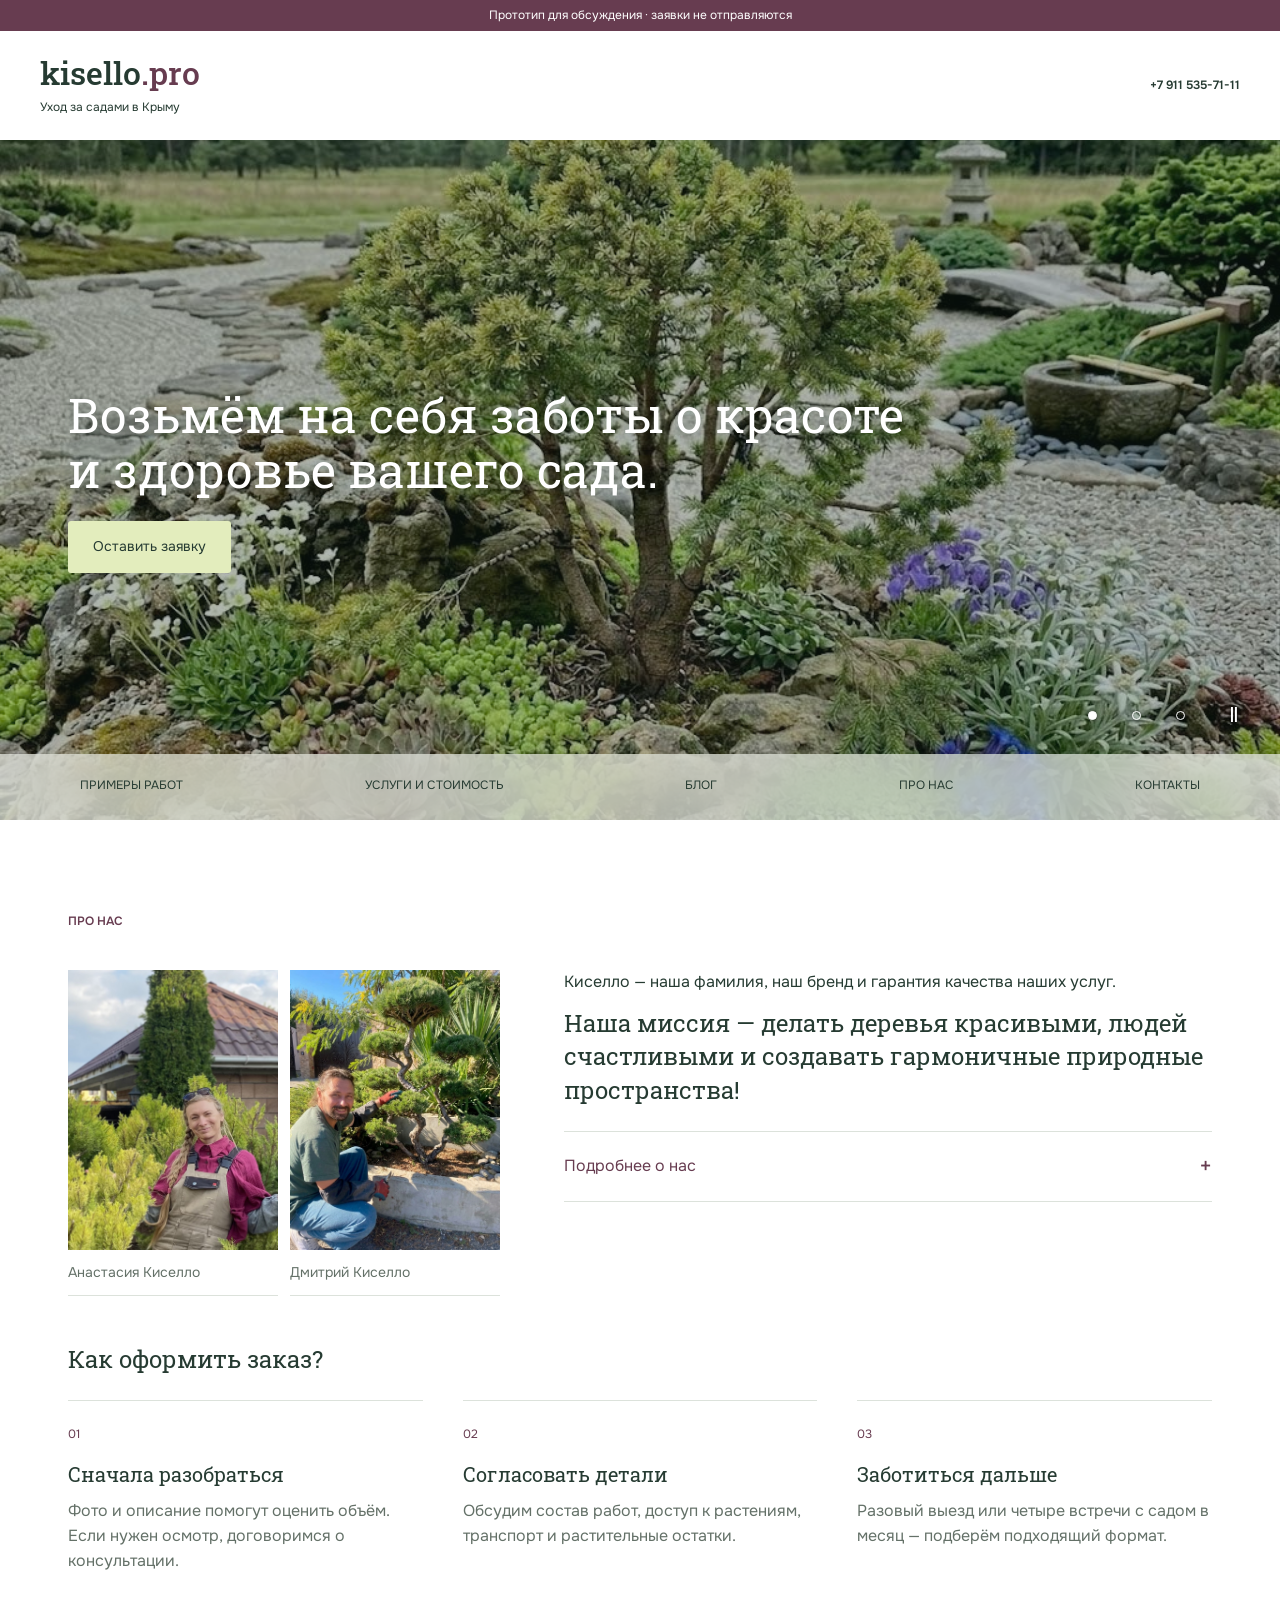
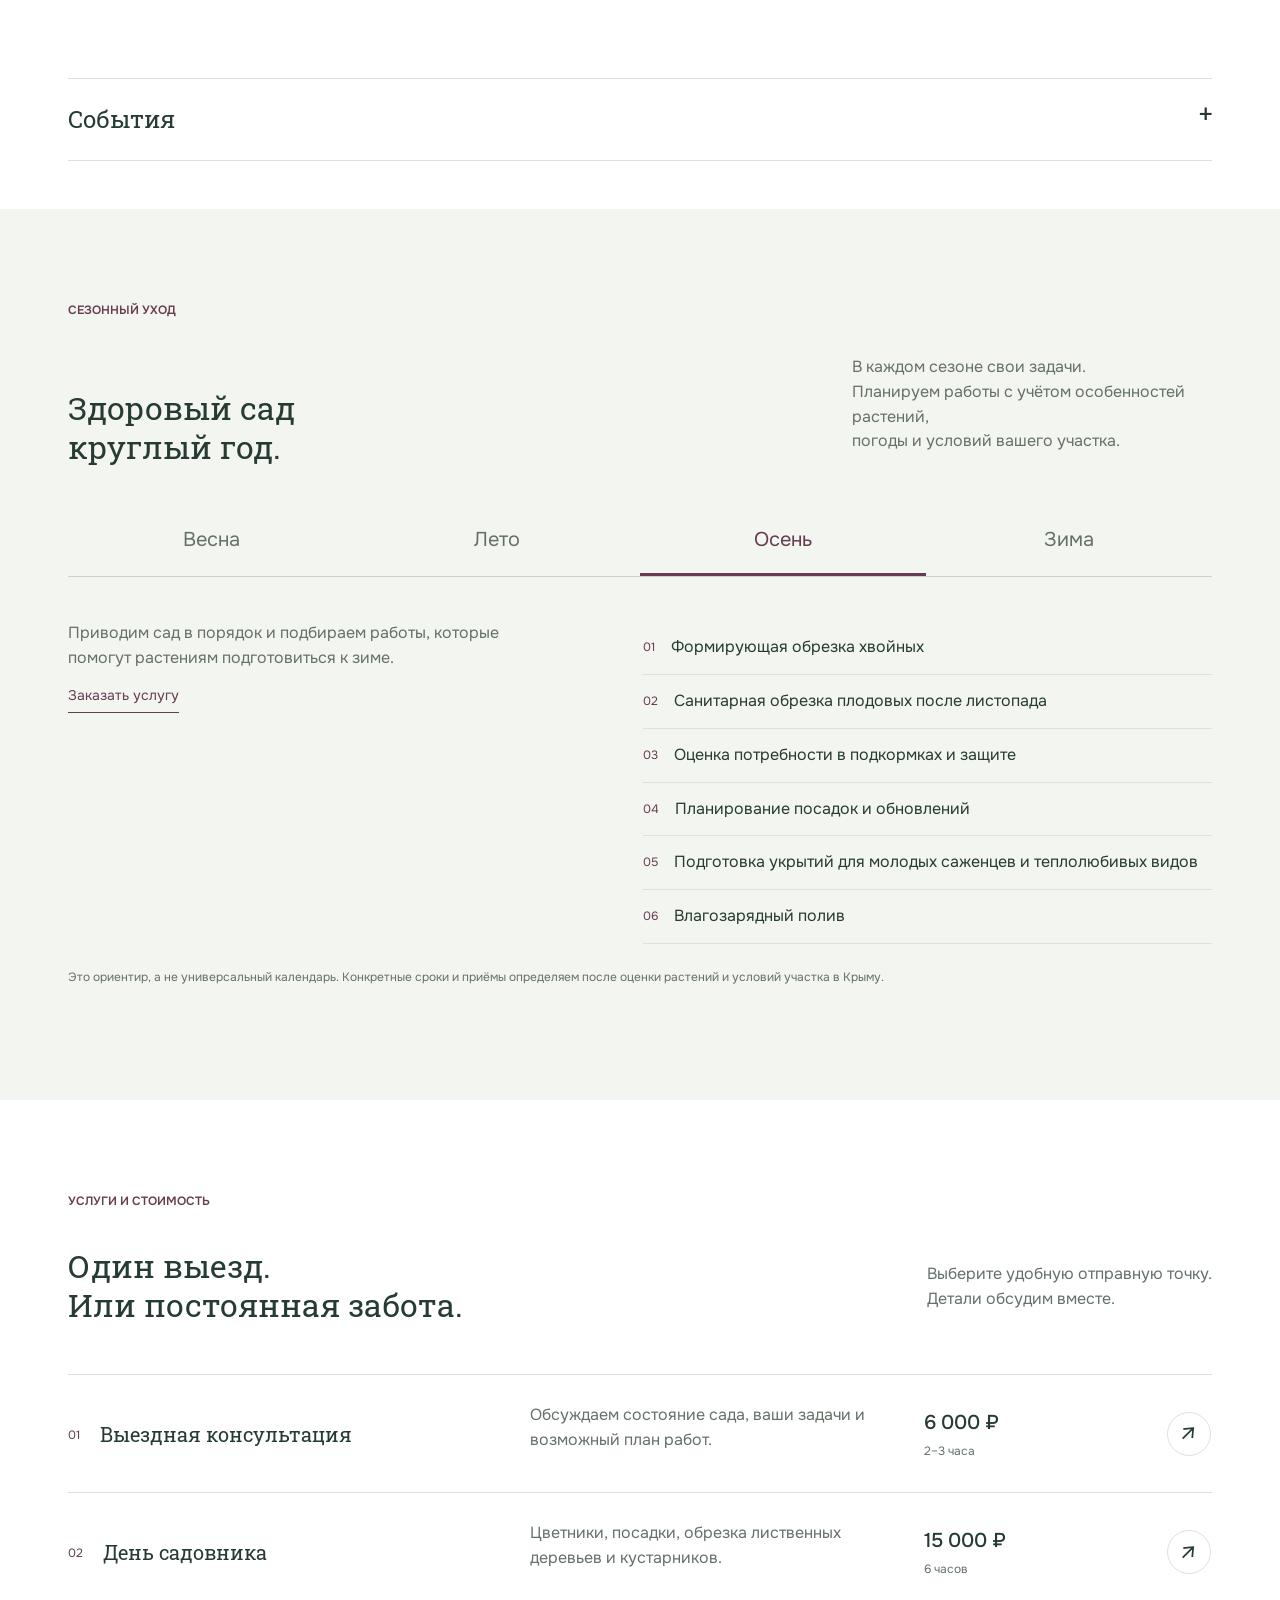
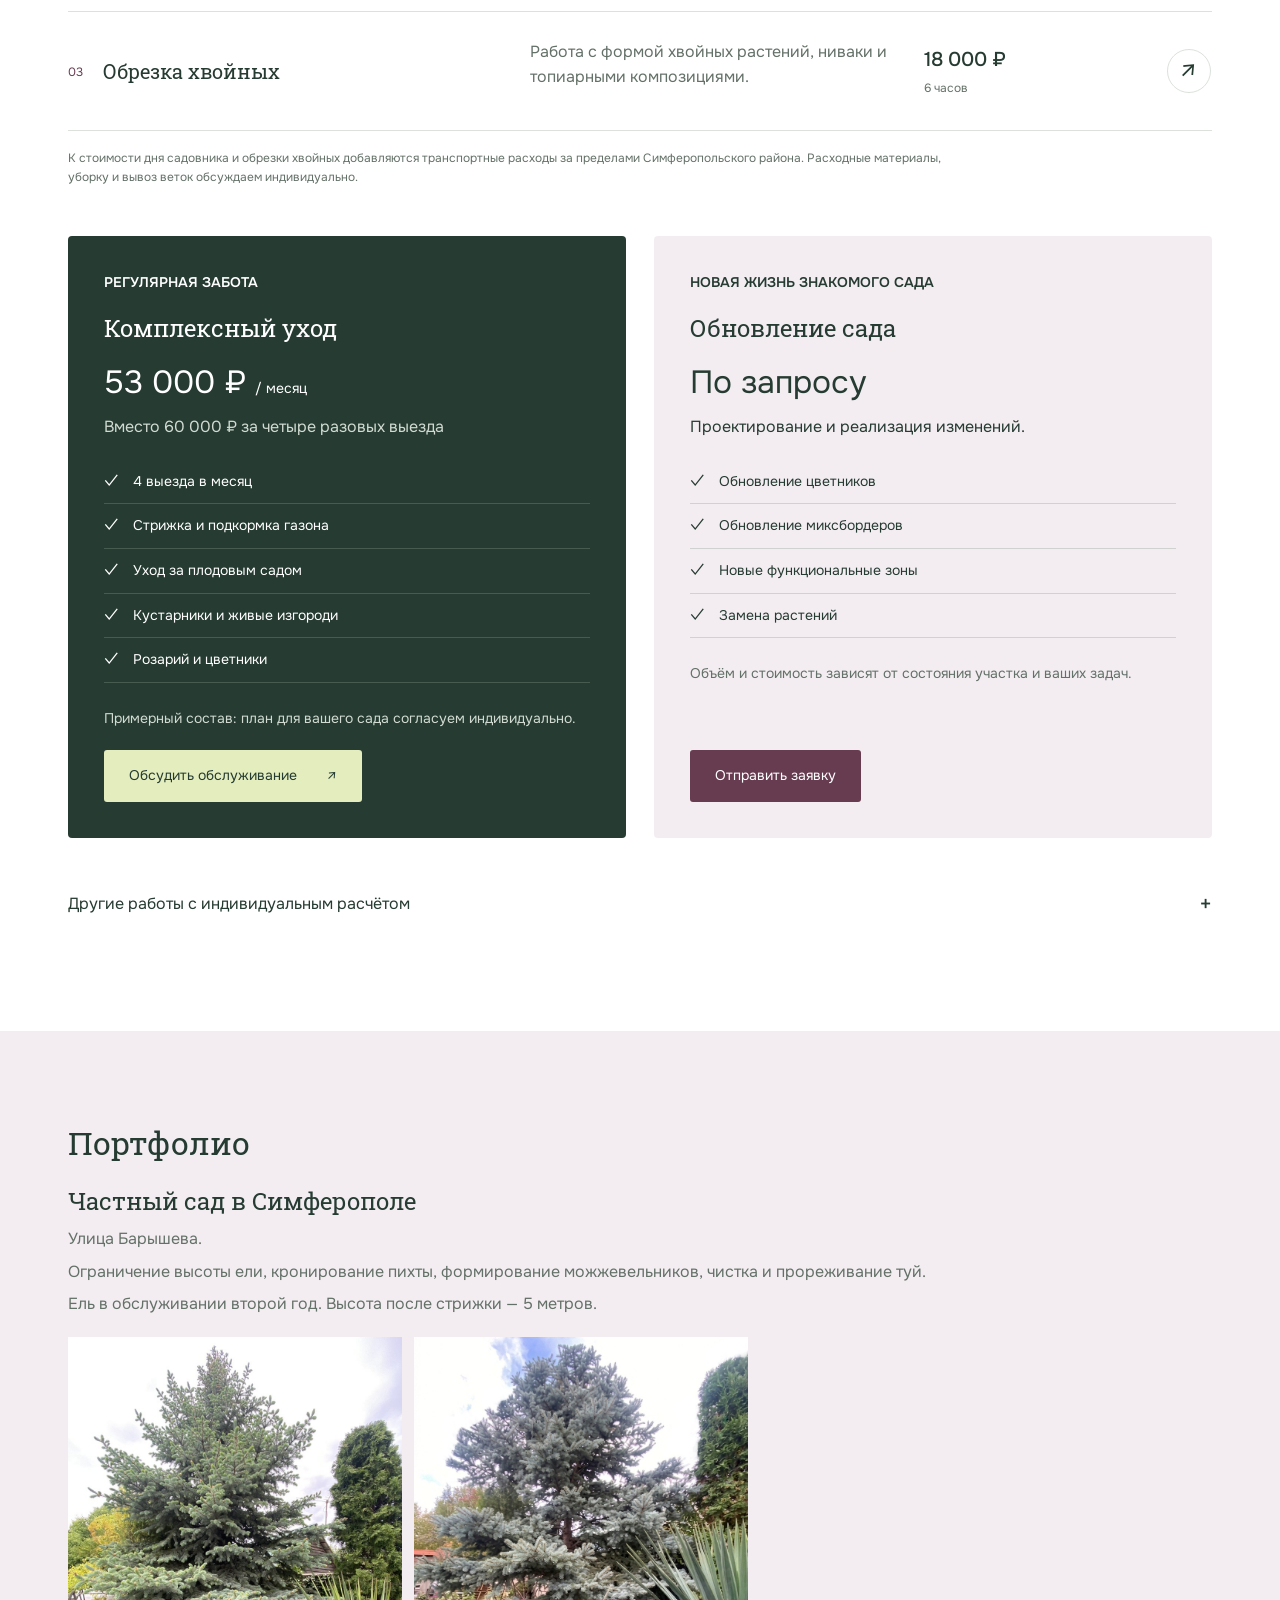
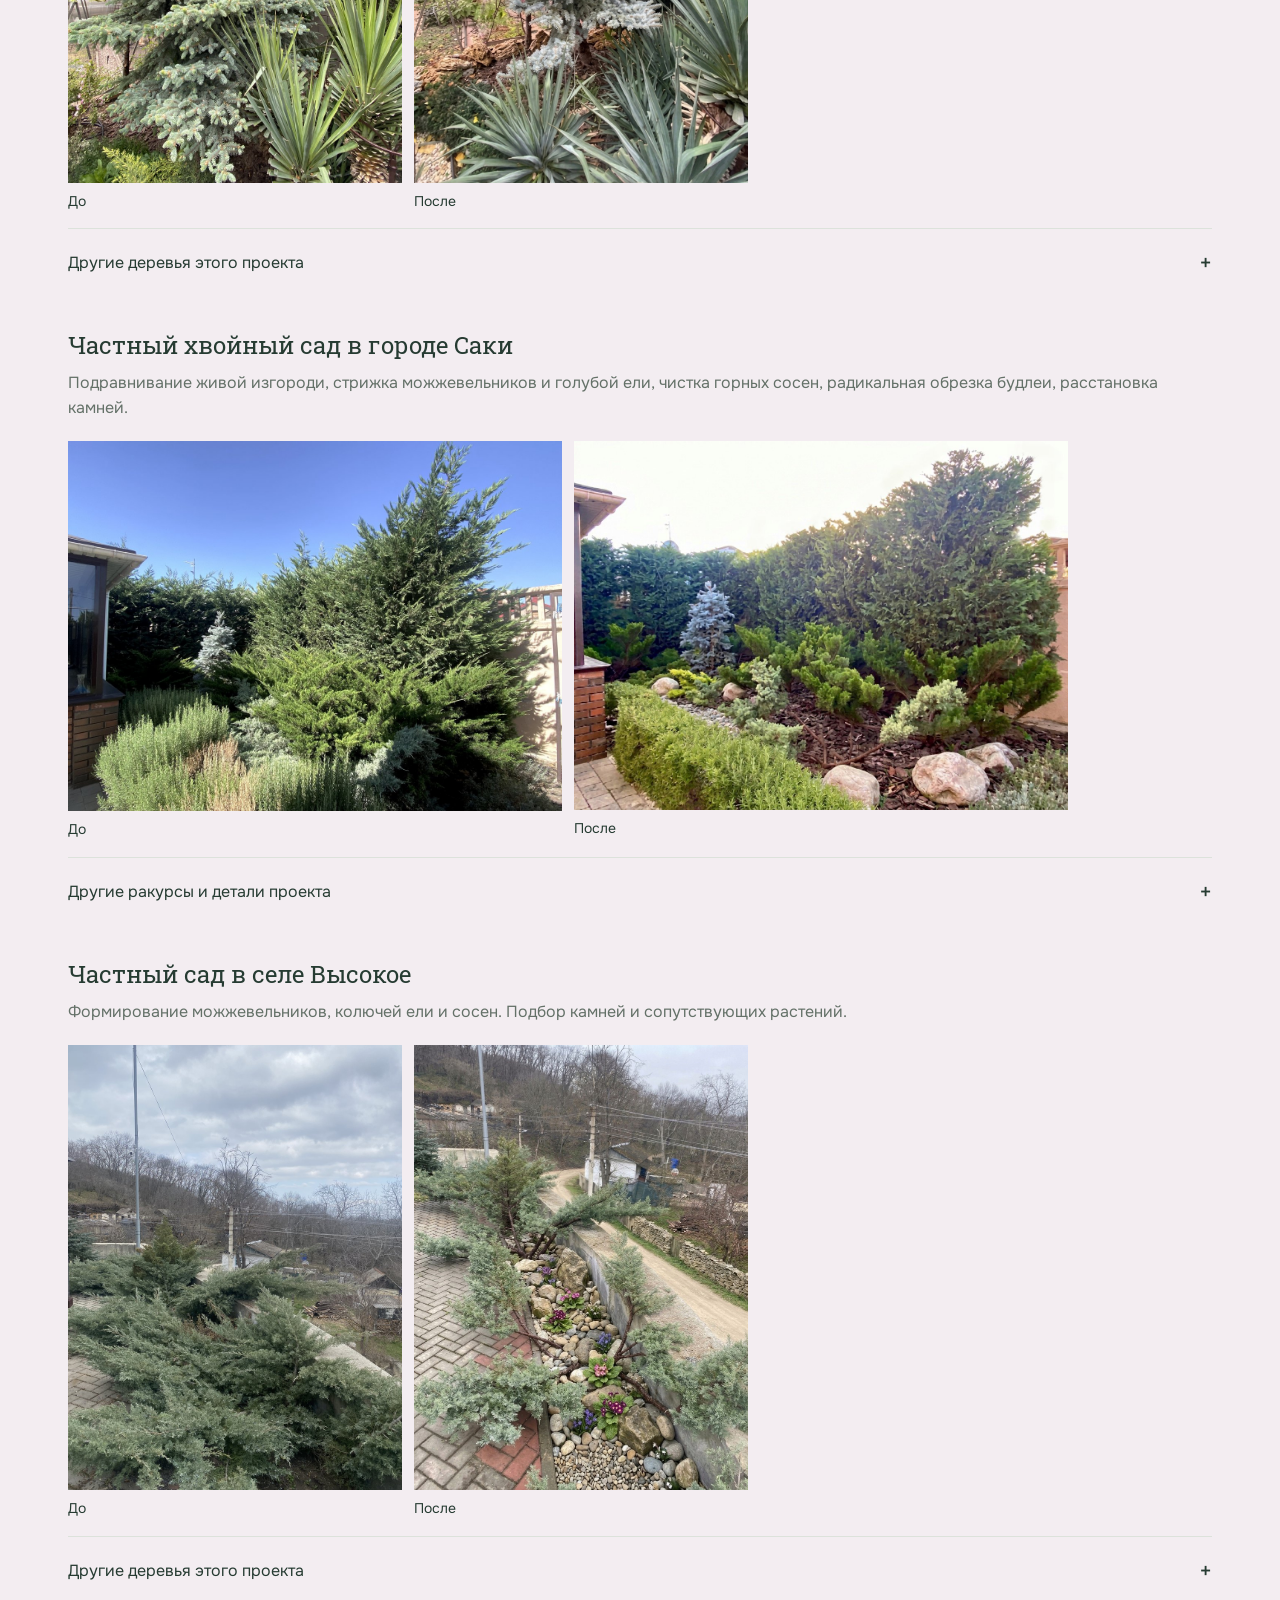
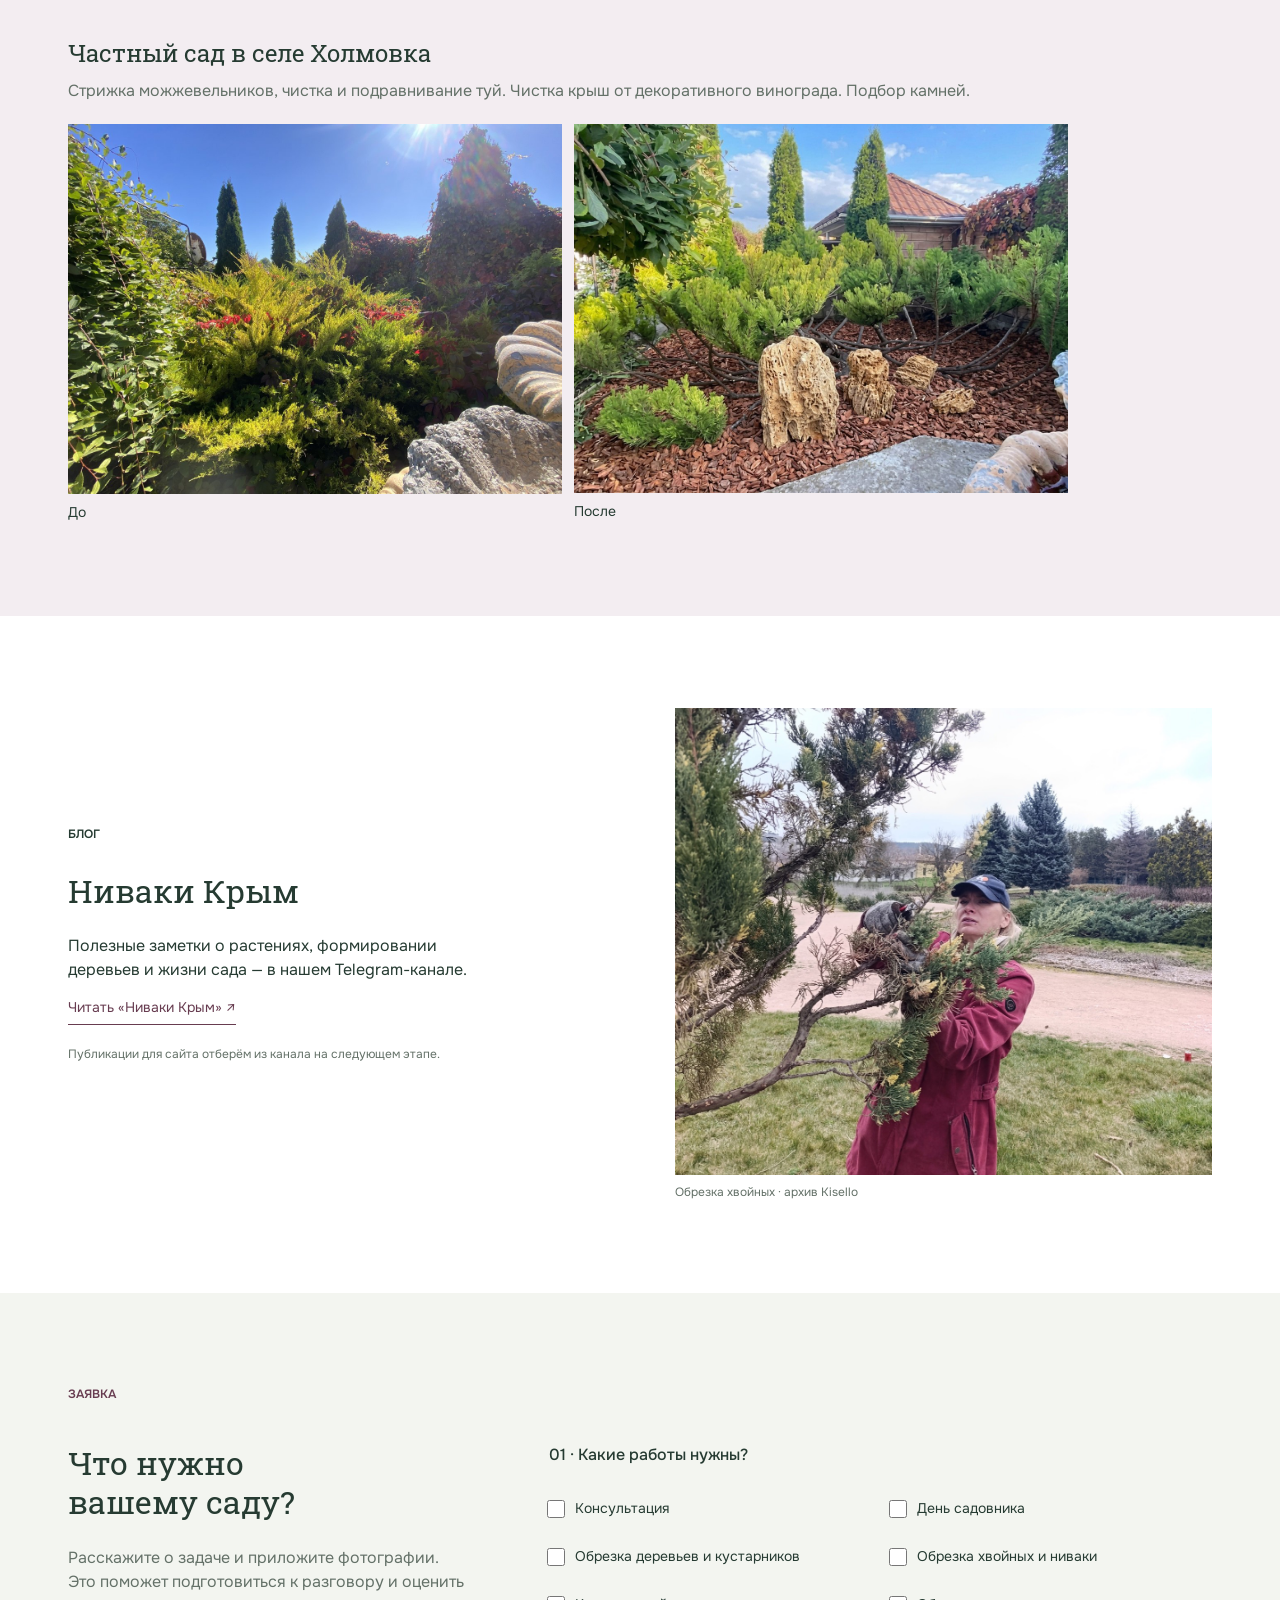
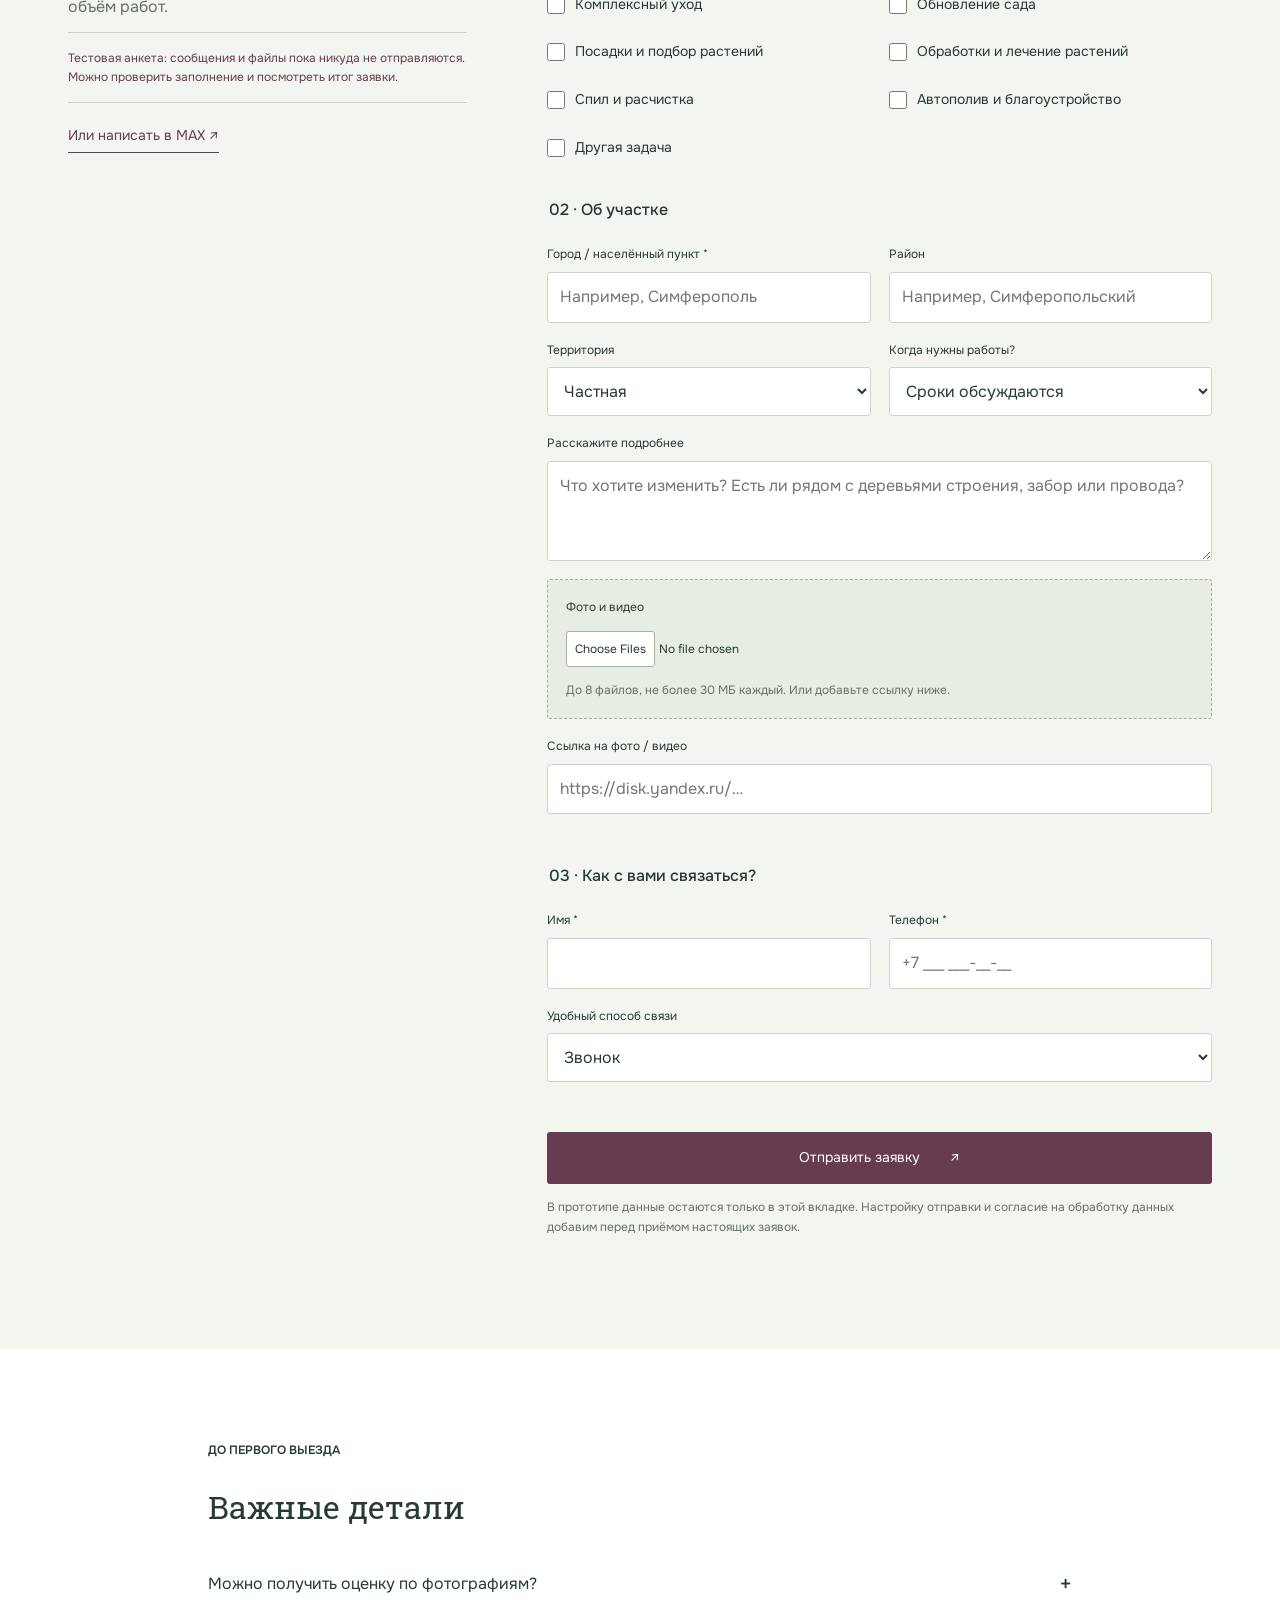
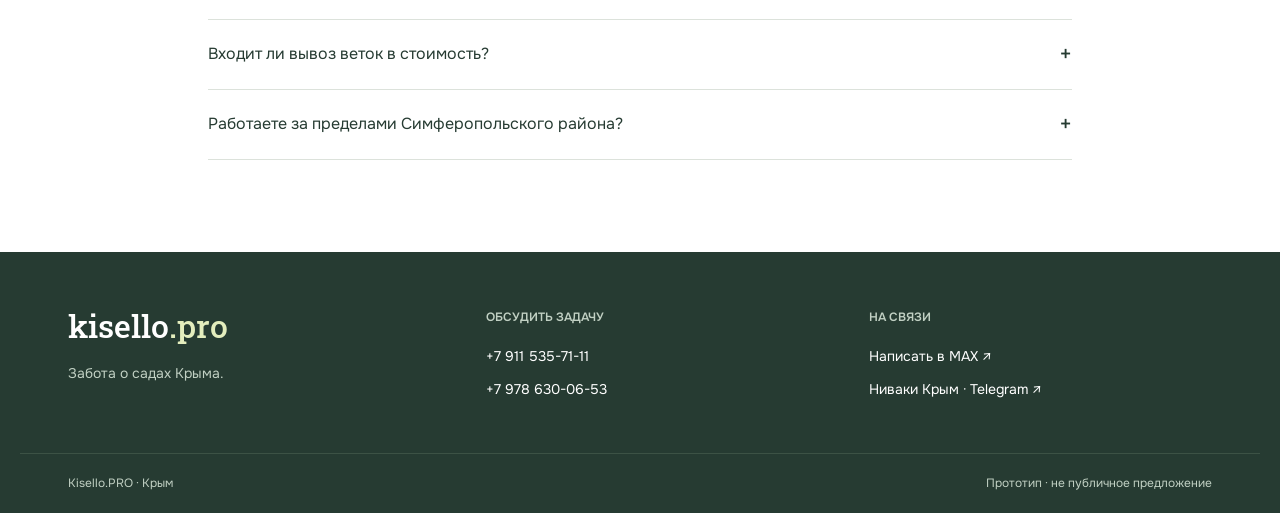
==== commit cbda77d7: "Show brand introduction before expandable about text" ====
--- a/prototype/index.html
+++ b/prototype/index.html
@@ -57,10 +57,10 @@
           </figure>
         </div>
         <div class="about-copy">
+          <p>Киселло — наша фамилия, наш бренд и гарантия качества наших услуг.</p>
           <p class="about-mission">Наша миссия — делать деревья красивыми, людей счастливыми и создавать гармоничные природные пространства!</p>
           <details class="about-details">
             <summary>Подробнее о нас</summary>
-            <p>Киселло — наша фамилия, наш бренд и гарантия качества наших услуг.</p>
           <p>Мы учились на курсе «Архитектор Деревьев» мастерской «Ниваки и бонсай Андрея Дарусенкова», а также у Дмитрия Звонка, Александра Задоркина, Александра Толоконникова и в «Школе чаирного садоводства» Дмитрия Соколова. Регулярно повышаем квалификацию, участвуем в профильных мероприятиях, развиваем насмотренность в путешествиях и ведём канал <a class="text-link" href="https://t.me/niwaki_krym" target="_blank" rel="noopener">«Ниваки Крым»</a>.</p>
           <p>Доверяя нам заботу о растениях, вы можете быть уверены, что садом занимаются профессионалы своего дела.</p>
           <p>В работе мы используем остро заточенные японские инструменты, которые оставляют чистые и ровные срезы для быстрого заживления и восстановления растений. Регулярно чистим и обрабатываем инструменты перед работой с каждым деревом.</p>
